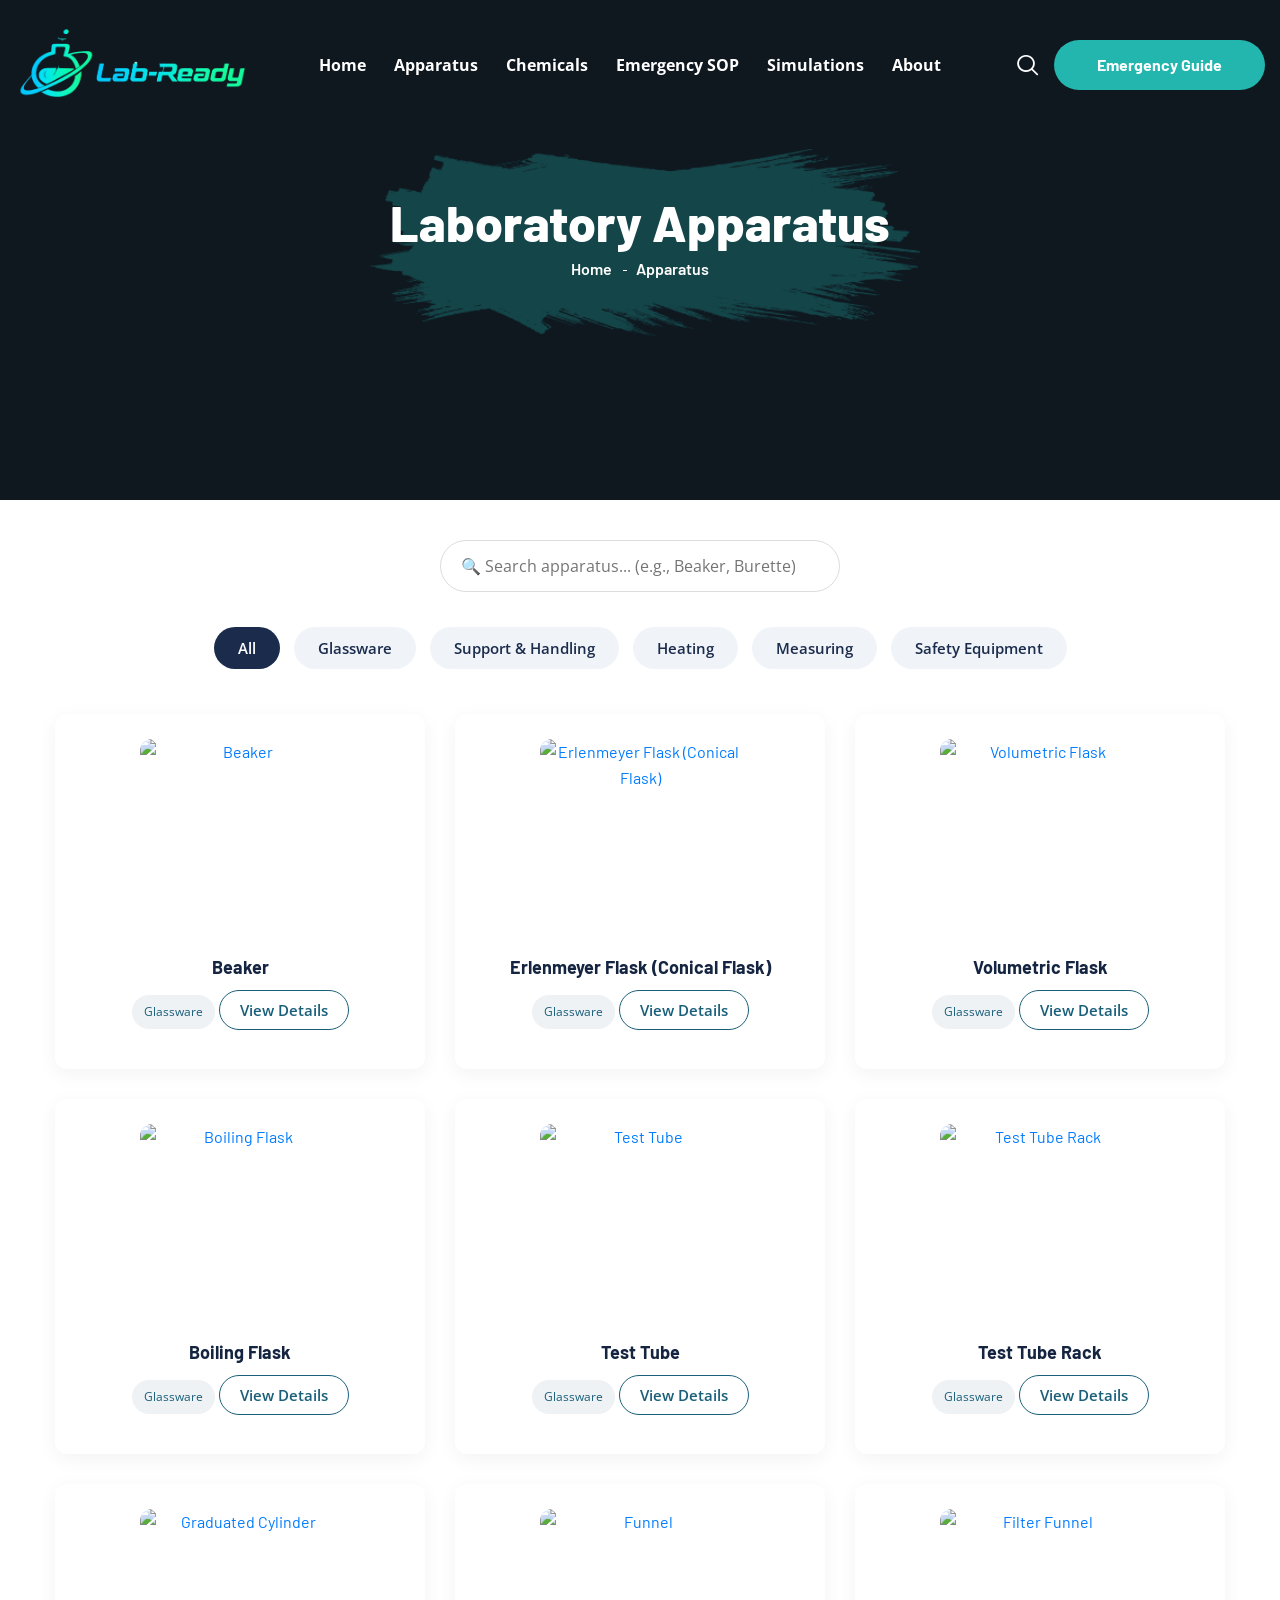
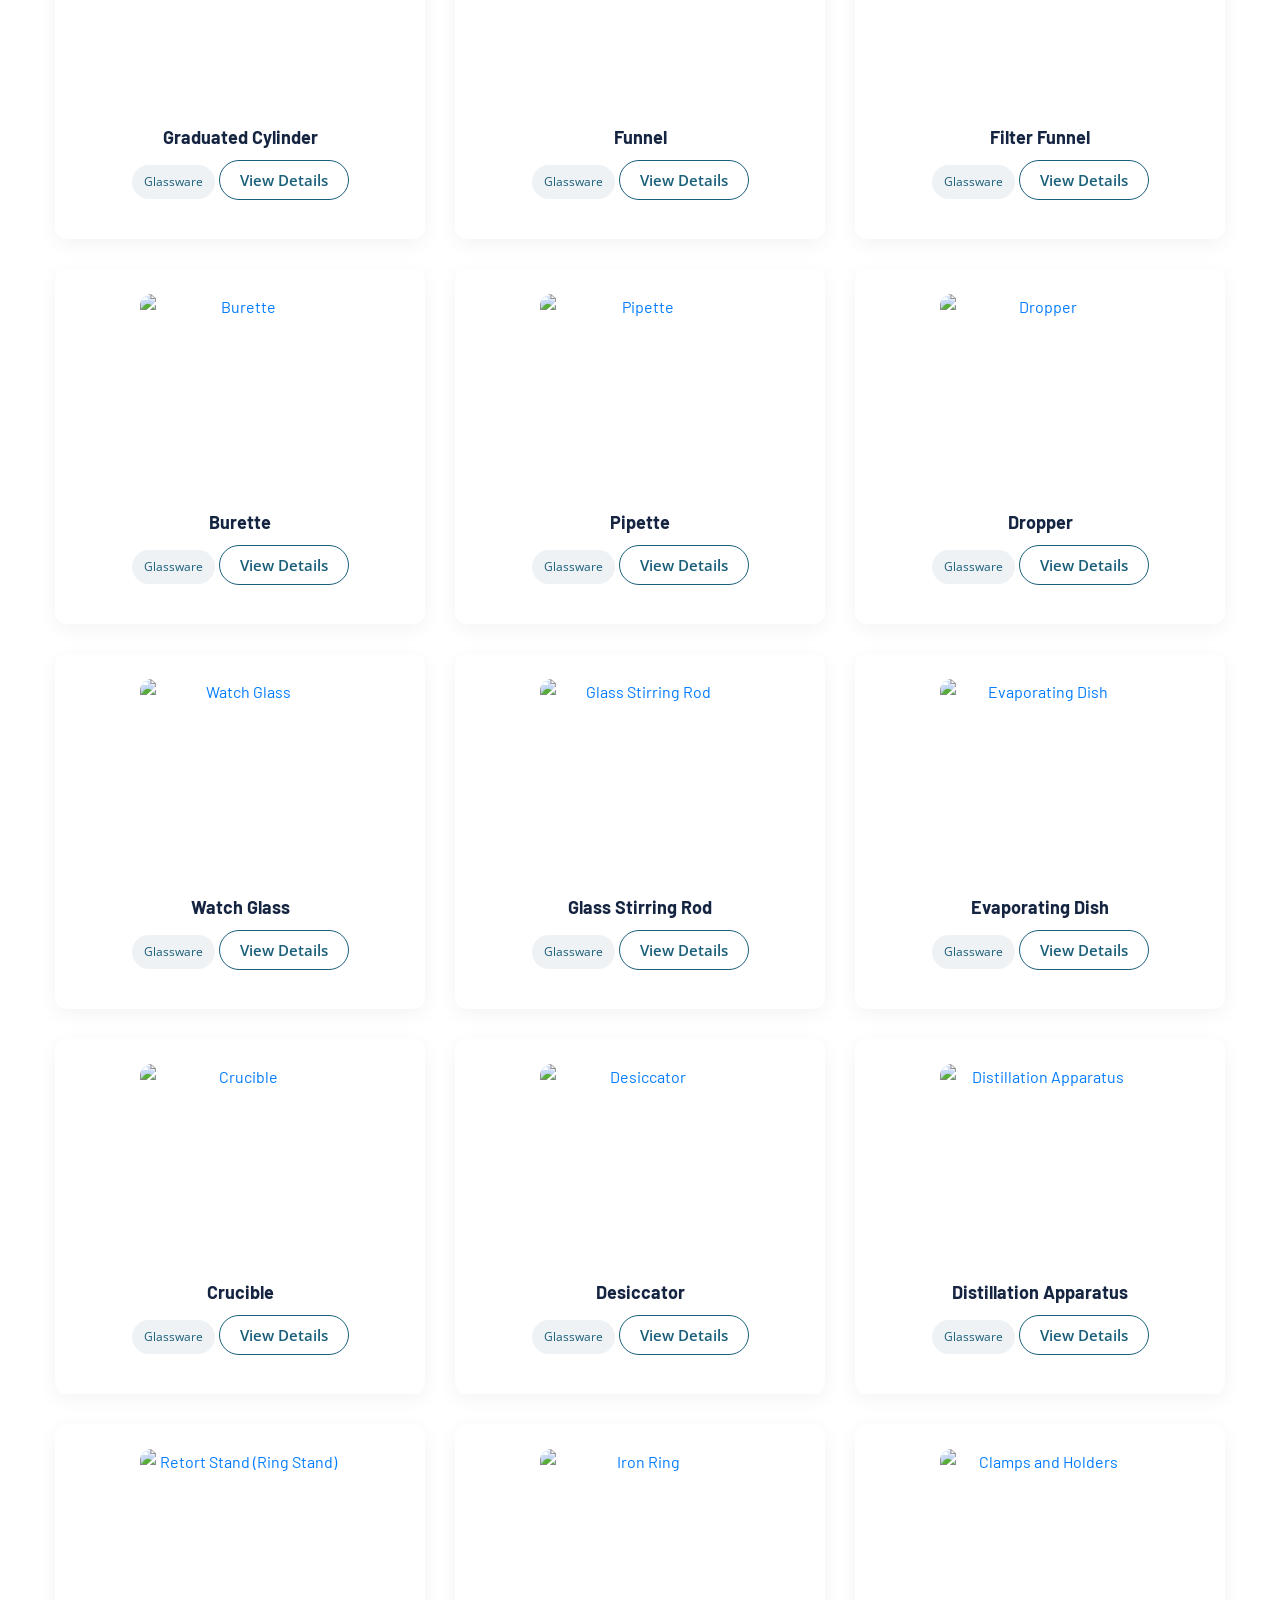
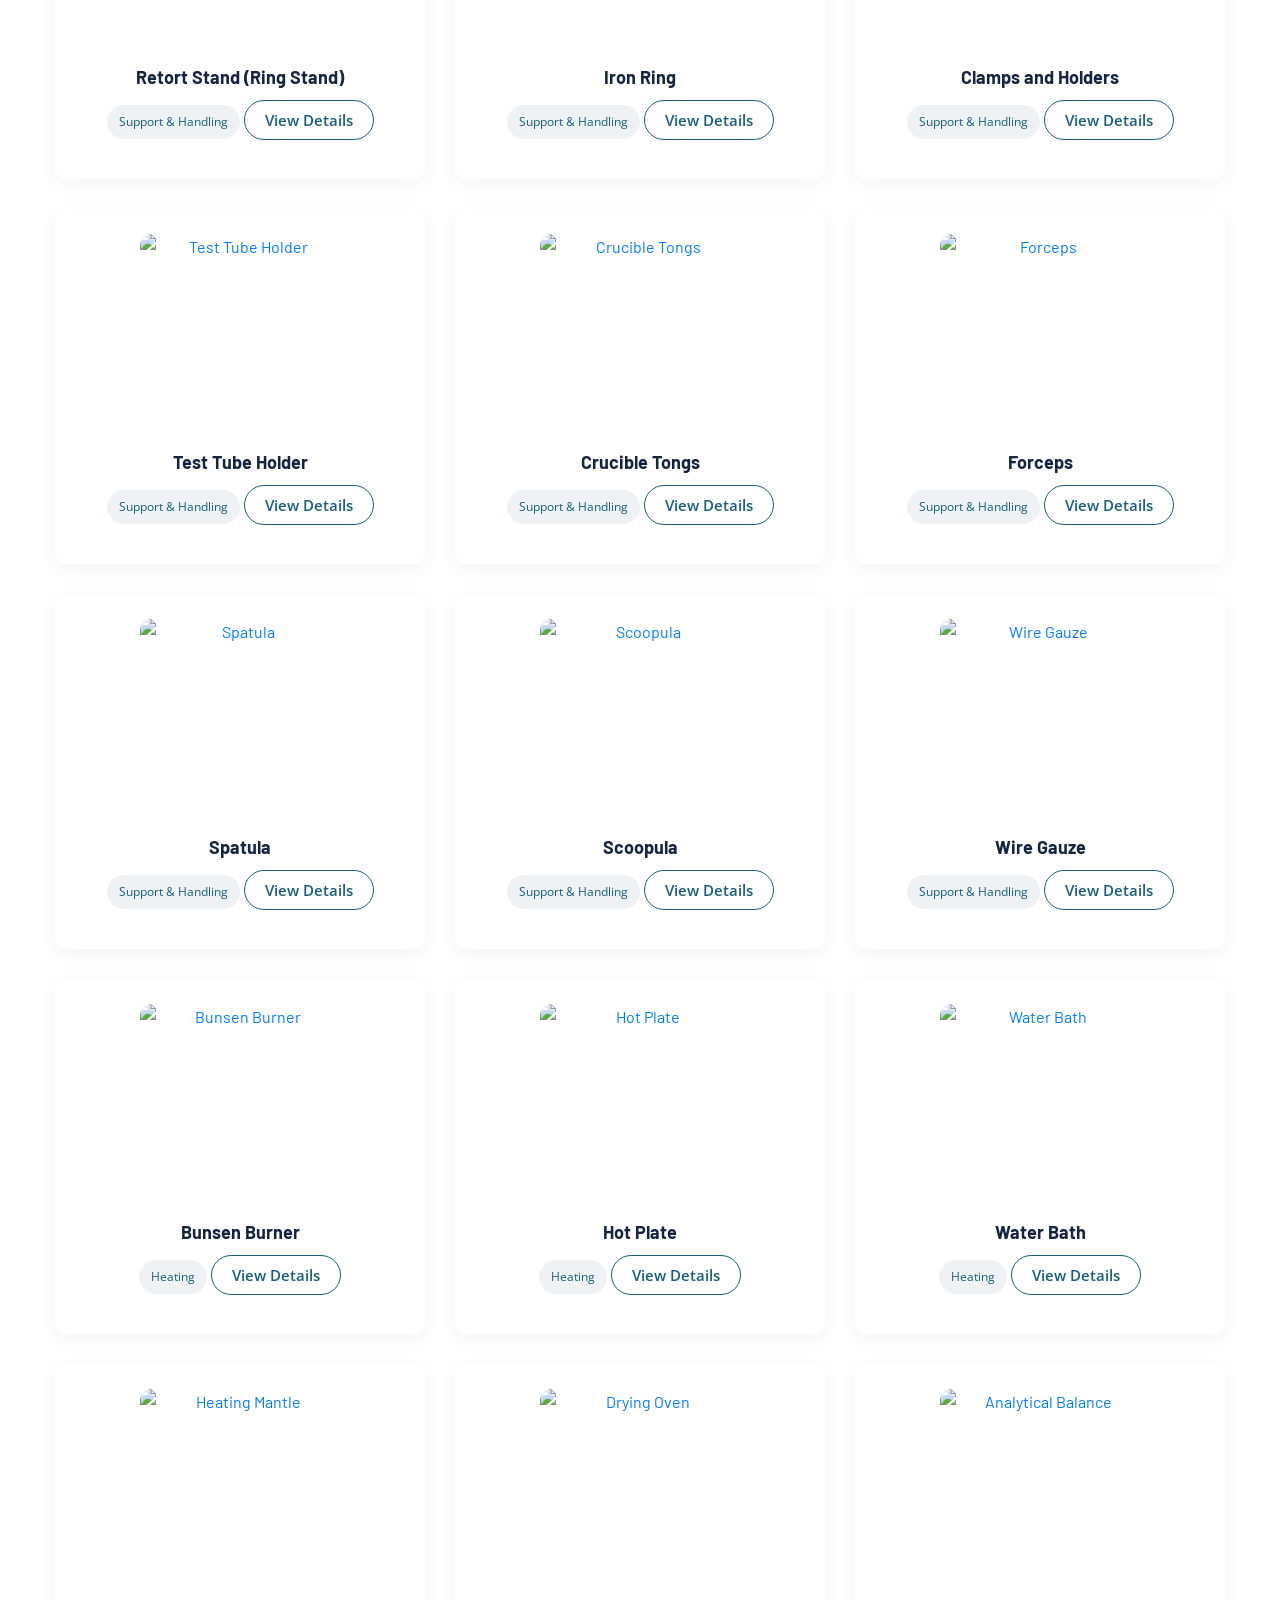
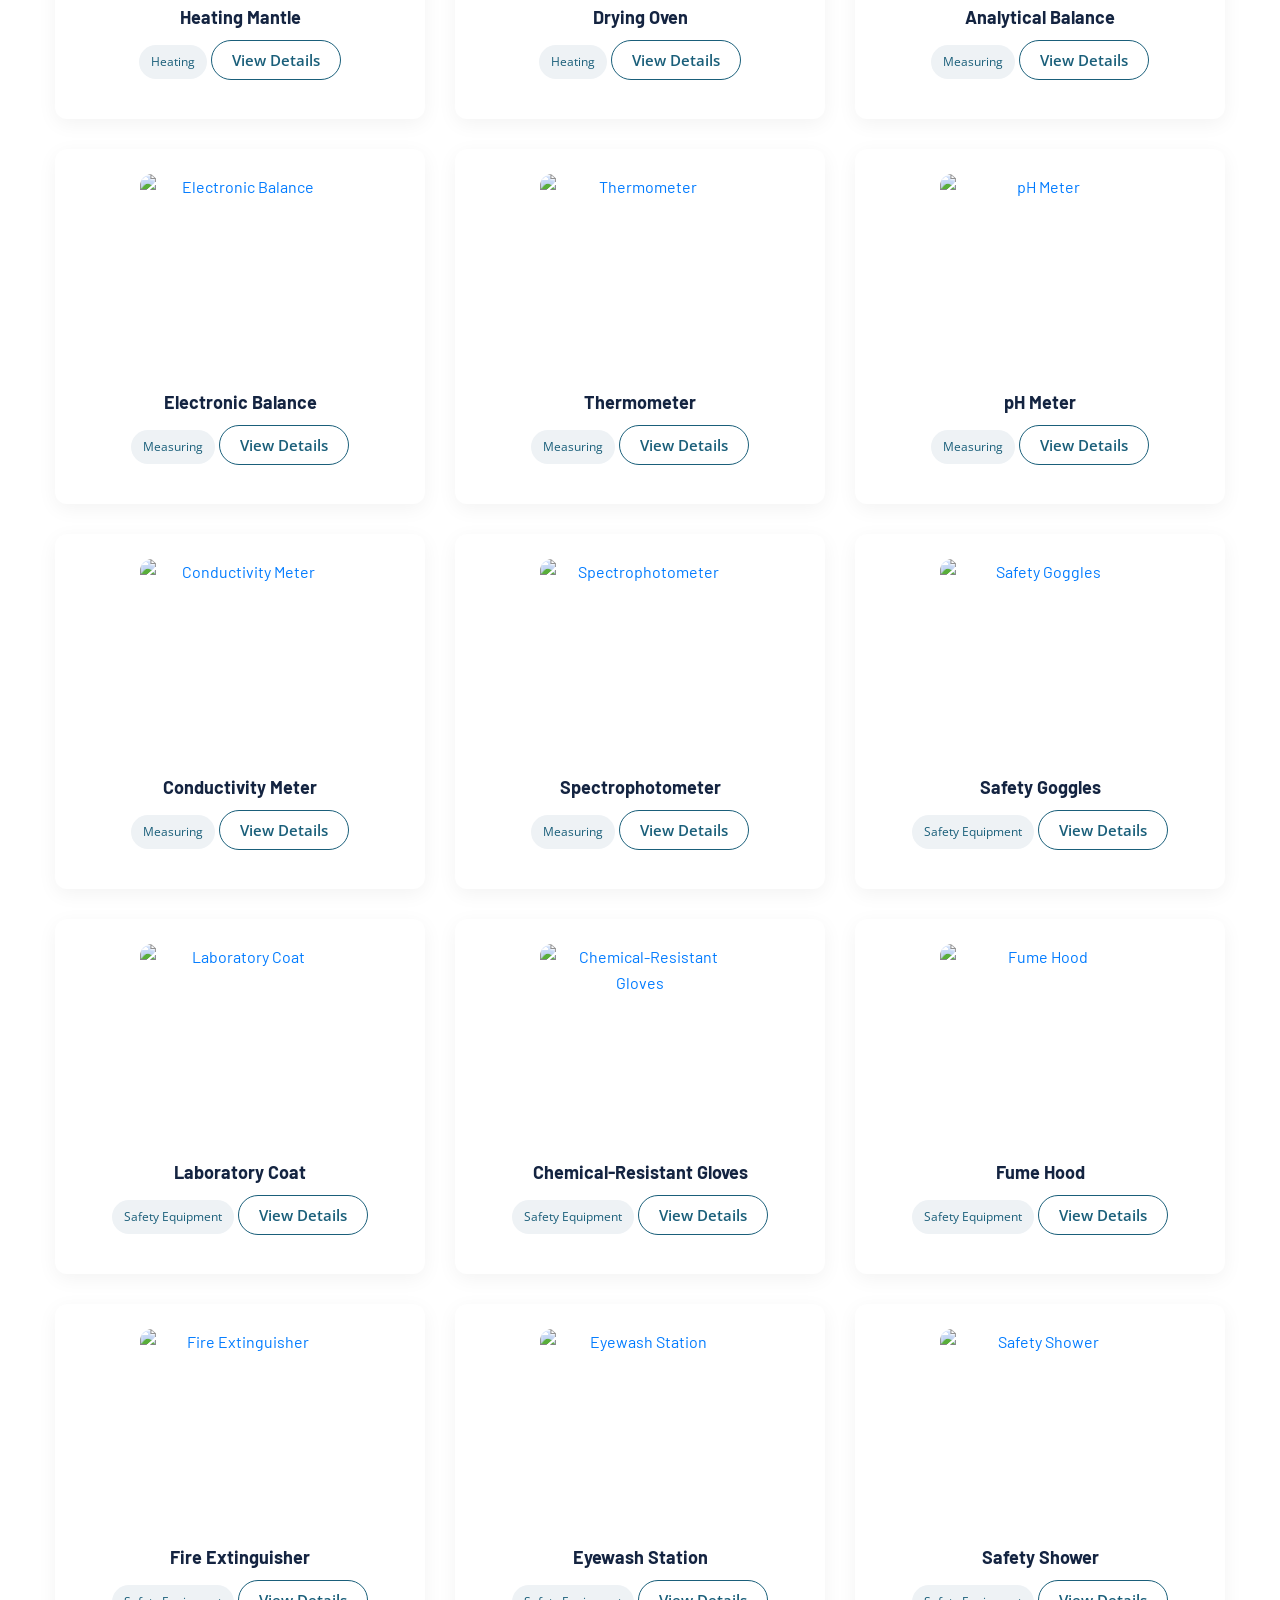
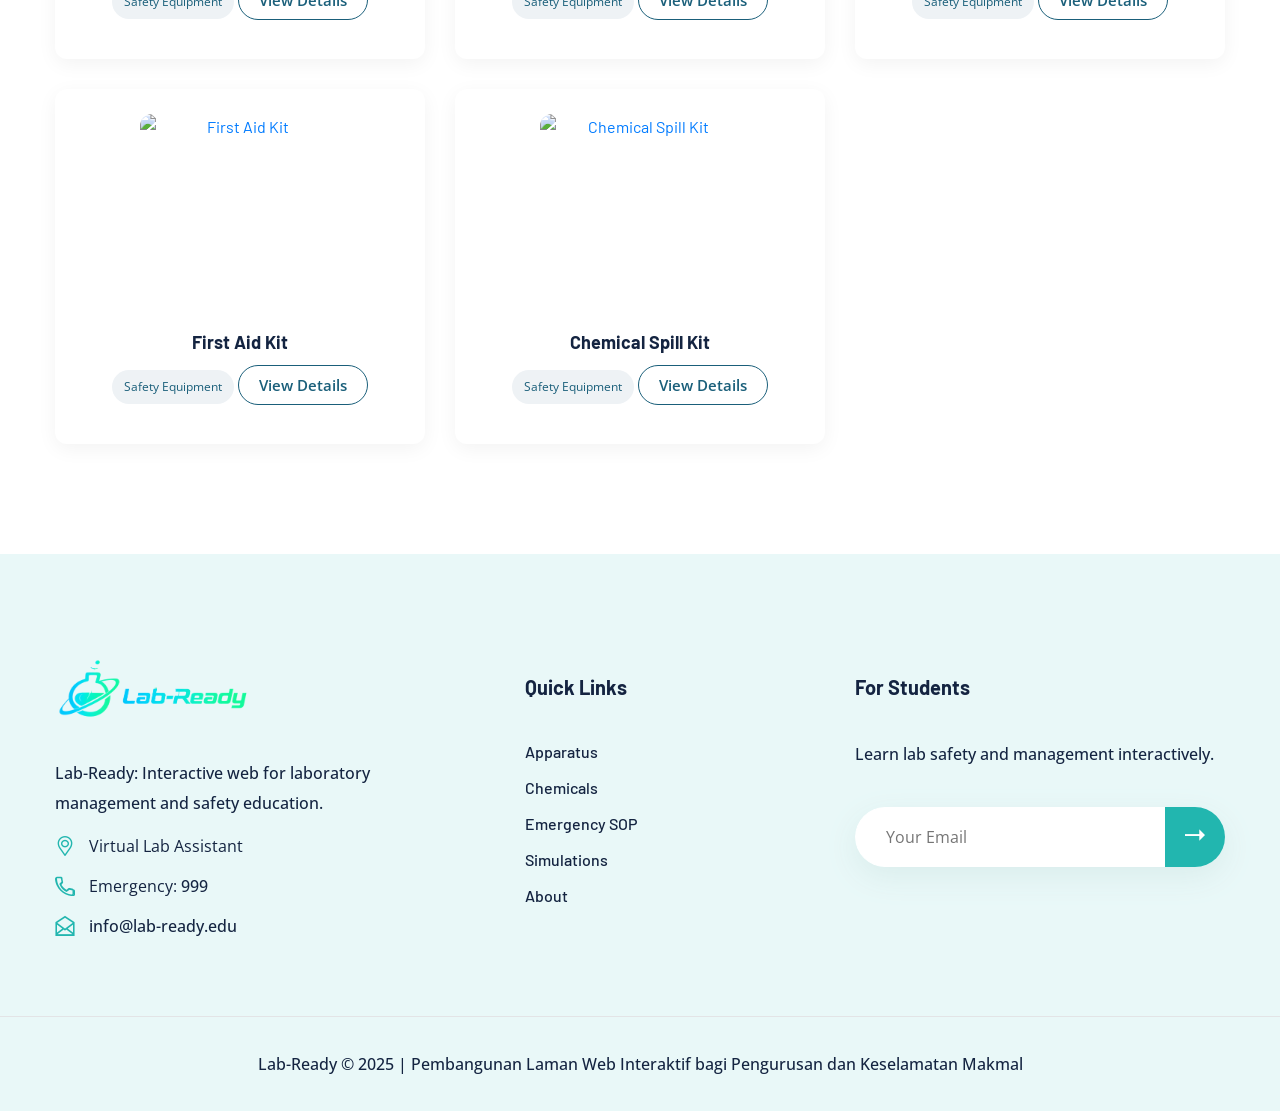
==== Laborex Pack/Laborex/apparatus.html @ 2827f41d "commit" ====
<!DOCTYPE html>
<html lang="en">
<head>
<meta charset="utf-8">
<meta http-equiv="X-UA-Compatible" content="IE=edge">
<meta name="viewport" content="width=device-width, initial-scale=1.0, maximum-scale=1.0, user-scalable=0">
<title>Lab-Ready | Laboratory Apparatus</title>

<!-- Fav Icon -->
<link rel="icon" href="assets/images/favicon.ico" type="image/x-icon">

<!-- Google Fonts -->
<link href="https://fonts.googleapis.com/css2?family=Barlow:ital,wght@0,300;0,400;0,500;0,600;0,700;0,800;0,900;1,300;1,400;1,500;1,600;1,700;1,800;1,900&display=swap" rel="stylesheet">
<link href="https://fonts.googleapis.com/css2?family=Open+Sans:ital,wght@0,300;0,400;0,600;0,700;0,800;1,300;1,400;1,600;1,700;1,800&display=swap" rel="stylesheet">

<!-- Stylesheets -->
<link href="assets/css/font-awesome-all.css" rel="stylesheet">
<link href="assets/css/flaticon.css" rel="stylesheet">
<link href="assets/css/owl.css" rel="stylesheet">
<link href="assets/css/bootstrap.css" rel="stylesheet">
<link href="assets/css/jquery.fancybox.min.css" rel="stylesheet">
<link href="assets/css/animate.css" rel="stylesheet">
<link href="assets/css/color.css" rel="stylesheet">
<link href="assets/css/style.css" rel="stylesheet">
<link href="assets/css/responsive.css" rel="stylesheet">

<style>
/* Custom styles */
.apparatus-grid {
    padding: 40px 0 80px;
}
.filter-bar {
    margin: 30px 0 40px;
    text-align: center;
}
.filter-btn {
    display: inline-block;
    background: #f0f4f8;
    color: #1a2b4c;
    border: none;
    padding: 8px 24px;
    margin: 5px;
    border-radius: 30px;
    font-weight: 600;
    transition: 0.3s;
    cursor: pointer;
}
.filter-btn.active, .filter-btn:hover {
    background: #1a2b4c;
    color: #fff;
}
.search-box {
    max-width: 400px;
    margin: 0 auto 30px;
}
.search-box input {
    width: 100%;
    padding: 12px 20px;
    border-radius: 40px;
    border: 1px solid #ddd;
    font-size: 16px;
}
.apparatus-card {
    background: #fff;
    border-radius: 12px;
    box-shadow: 0 5px 20px rgba(0,0,0,0.05);
    transition: transform 0.3s, box-shadow 0.3s;
    margin-bottom: 30px;
    overflow: hidden;
    text-align: center;
    padding: 25px 15px;
}
.apparatus-card:hover {
    transform: translateY(-8px);
    box-shadow: 0 15px 30px rgba(0,0,0,0.1);
}
.apparatus-img {
    width: 200px;
    height: 200px;
    object-fit: cover;
    border-radius: 12px;
    margin-bottom: 15px;
    cursor: pointer;
    transition: transform 0.2s;
}
.apparatus-img:hover {
    transform: scale(1.02);
}
.apparatus-card h4 {
    font-size: 18px;
    font-weight: 700;
    margin-bottom: 10px;
}
.category-badge {
    display: inline-block;
    background: #eef2f5;
    color: #1a5f7a;
    font-size: 12px;
    padding: 4px 12px;
    border-radius: 20px;
    margin-bottom: 15px;
}
.btn-details {
    background: transparent;
    border: 1px solid #1a5f7a;
    color: #1a5f7a;
    padding: 6px 20px;
    border-radius: 30px;
    font-weight: 600;
    transition: 0.3s;
}
.btn-details:hover {
    background: #1a5f7a;
    color: #fff;
}
.modal-body p {
    margin-bottom: 10px;
}
.loader-wrap {
    display: none;
}

/* Hero section with video background - taller height */
.page-title {
    position: relative;
    overflow: hidden;
    min-height: 500px;
    display: flex;
    align-items: center;
    justify-content: center;
}
.page-title .video-background {
    position: absolute;
    top: 0;
    left: 0;
    width: 100%;
    height: 100%;
    object-fit: cover;
    z-index: 0;
}
.page-title .overlay {
    position: absolute;
    top: 0;
    left: 0;
    width: 100%;
    height: 100%;
    background: rgba(0,0,0,0.6);
    z-index: 1;
}
.page-title .auto-container {
    position: relative;
    z-index: 2;
}
</style>
</head>
<body>

<div class="boxed_wrapper">

    <!-- preloader (auto-hide) -->
    <div class="loader-wrap">
        <div class="preloader">
            <div class="preloader-close">Preloader Close</div>
            <div id="handle-preloader" class="handle-preloader">
                <div class="animation-preloader">
                    <div class="spinner"></div>
                    <div class="txt-loading">
                        <span data-text-preloader="L" class="letters-loading">L</span>
                        <span data-text-preloader="a" class="letters-loading">a</span>
                        <span data-text-preloader="b" class="letters-loading">b</span>
                        <span data-text-preloader="-" class="letters-loading">-</span>
                        <span data-text-preloader="R" class="letters-loading">R</span>
                        <span data-text-preloader="e" class="letters-loading">e</span>
                        <span data-text-preloader="a" class="letters-loading">a</span>
                        <span data-text-preloader="d" class="letters-loading">d</span>
                        <span data-text-preloader="y" class="letters-loading">y</span>
                    </div>
                </div>  
            </div>
        </div>
    </div>
    <!-- preloader end -->

    <!-- search-popup -->
    <div id="search-popup" class="search-popup">
        <div class="close-search"><span>x</span></div>
        <div class="popup-inner">
            <div class="overlay-layer"></div>
            <div class="search-form">
                <form method="post" action="#">
                    <div class="form-group">
                        <fieldset>
                            <input type="search" class="form-control" name="search-input" value="" placeholder="Search apparatus..." required>
                            <input type="submit" value="Search Now!" class="theme-btn style-four">
                        </fieldset>
                    </div>
                </form>
            </div>
        </div>
    </div>
    <!-- search-popup end -->

    <!-- main header -->
    <header class="main-header style-four style-five">
        <div class="header-lower">
            <div class="outer-box">
                <div class="logo-box">
                    <figure class="logo"><a href="index.html"><img src="assets/images/lab-ready3.png" alt="Lab-Ready"></a></figure>
                </div>
                <div class="menu-area clearfix">
                    <div class="mobile-nav-toggler">
                        <i class="icon-bar"></i>
                        <i class="icon-bar"></i>
                        <i class="icon-bar"></i>
                    </div>
                    <nav class="main-menu navbar-expand-md navbar-light">
                        <div class="collapse navbar-collapse show clearfix" id="navbarSupportedContent">
                            <ul class="navigation scroll-nav clearfix">
                                <li><a href="index.html">Home</a></li>
                                <li class="current"><a href="apparatus.html">Apparatus</a></li>
                                <li><a href="chemicals.html">Chemicals</a></li>
                                <li><a href="emergency.html">Emergency SOP</a></li>
                                <li><a href="videos.html">Simulations</a></li>
                                <li><a href="index.html#about">About</a></li>
                            </ul>
                        </div>
                    </nav>
                </div>
                <ul class="menu-right-content clearfix">
                    <li class="search-btn">
                        <button type="button" class="search-toggler"><i class="icon-1"></i></button>
                    </li>
                    <li class="btn-box">
                        <a href="emergency.html" class="theme-btn-one">Emergency Guide</a>
                    </li>
                </ul>
            </div>
        </div>
        <div class="sticky-header">
            <div class="auto-container">
                <div class="outer-box clearfix">
                    <div class="menu-area pull-left">
                        <nav class="main-menu clearfix"></nav>
                    </div>
                    <ul class="menu-right-content pull-right clearfix">
                        <li class="search-btn"><button type="button" class="search-toggler"><i class="icon-1"></i></button></li>
                        <li class="btn-box"><a href="emergency.html" class="theme-btn-one">Emergency Guide</a></li>
                    </ul>
                </div>
            </div>
        </div>
    </header>

    <!-- Mobile Menu -->
    <div class="mobile-menu">
        <div class="menu-backdrop"></div>
        <div class="close-btn"><i class="fas fa-times"></i></div>
        <nav class="menu-box">
            <div class="nav-logo"><a href="index.html"><img src="assets/images/lab-ready3.png" alt=""></a></div>
            <div class="menu-outer"></div>
        </nav>
    </div>

    <!-- Page Title / Hero with Video Background -->
    <section class="page-title centred" style="position: relative;">
        <video class="video-background" autoplay loop muted playsinline>
            <!-- Free stock video from Mixkit (lab scientist) – client can replace with own video -->
            <source src="https://assets.mixkit.co/videos/preview/mixkit-scientist-working-with-chemicals-in-a-lab-32852-large.mp4" type="video/mp4">
            Your browser does not support the video tag.
        </video>
        <div class="overlay"></div>
        <div class="auto-container">
            <div class="content-box">
                <div class="shape" style="background-image: url(assets/images/shape/shape-63.png);"></div>
                <div class="title">
                    <h1>Laboratory Apparatus</h1>
                </div>
                <ul class="bread-crumb clearfix">
                    <li><a href="index.html">Home</a></li>
                    <li>Apparatus</li>
                </ul>
            </div>
        </div>
    </section>

    <!-- Search & Filter -->
    <section class="apparatus-grid">
        <div class="auto-container">
            <div class="search-box">
                <input type="text" id="searchInput" placeholder="🔍 Search apparatus... (e.g., Beaker, Burette)">
            </div>
            <div class="filter-bar" id="filterBar">
                <button class="filter-btn active" data-category="all">All</button>
                <button class="filter-btn" data-category="Glassware">Glassware</button>
                <button class="filter-btn" data-category="Support & Handling">Support & Handling</button>
                <button class="filter-btn" data-category="Heating">Heating</button>
                <button class="filter-btn" data-category="Measuring">Measuring</button>
                <button class="filter-btn" data-category="Safety Equipment">Safety Equipment</button>
            </div>
            <div class="row" id="apparatusContainer">
                <!-- Cards injected by JS -->
            </div>
        </div>
    </section>

    <!-- footer -->
    <footer class="main-footer bg-color-1">
        <div class="footer-top">
            <div class="auto-container">
                <div class="row clearfix">
                    <div class="col-lg-4 col-md-6 col-sm-12 footer-column">
                        <div class="footer-widget logo-widget">
                            <div class="footer-logo">
                                <figure class="logo"><a href="index.html"><img src="assets/images/lab-ready3.png" alt=""></a></figure>
                            </div>
                            <div class="text">
                                <p>Lab-Ready: Interactive web for laboratory management and safety education.</p>
                                <ul class="info clearfix">
                                    <li><i class="icon-26"></i>Virtual Lab Assistant</li>
                                    <li><i class="icon-24"></i>Emergency: <a href="tel:999">999</a></li>
                                    <li><i class="icon-25"></i><a href="mailto:info@lab-ready.edu">info@lab-ready.edu</a></li>
                                </ul>
                            </div>
                        </div>
                    </div>
                    <div class="col-lg-4 col-md-6 col-sm-12 footer-column">
                        <div class="footer-widget links-widget ml-70">
                            <div class="widget-title"><h4>Quick Links</h4></div>
                            <div class="widget-content">
                                <ul class="links-list clearfix">
                                    <li><a href="apparatus.html">Apparatus</a></li>
                                    <li><a href="chemicals.html">Chemicals</a></li>
                                    <li><a href="emergency.html">Emergency SOP</a></li>
                                    <li><a href="videos.html">Simulations</a></li>
                                    <li><a href="index.html#about">About</a></li>
                                </ul>
                            </div>
                        </div>
                    </div>
                    <div class="col-lg-4 col-md-6 col-sm-12 footer-column">
                        <div class="footer-widget subscribe-widget">
                            <div class="widget-title"><h4>For Students</h4></div>
                            <div class="widget-content">
                                <p>Learn lab safety and management interactively.</p>
                                <form action="#" method="post" class="subscribe-form">
                                    <div class="form-group">
                                        <input type="email" name="email" placeholder="Your Email" required="">
                                        <button type="submit"><i class="icon-27"></i></button>
                                    </div>
                                </form>
                            </div>
                        </div>
                    </div>
                </div>
            </div>
        </div>
        <div class="footer-bottom centred">
            <div class="auto-container">
                <div class="copyright">
                    <p>Lab-Ready © 2025 | Pembangunan Laman Web Interaktif bagi Pengurusan dan Keselamatan Makmal</p>
                </div>
            </div>
        </div>
    </footer>

    <button class="scroll-top scroll-to-target" data-target="html">
        <span class="fal fa-angle-up"></span>
    </button>
</div>

<!-- Modal for details -->
<div class="modal fade" id="apparatusDetailModal" tabindex="-1" role="dialog">
    <div class="modal-dialog" role="document">
        <div class="modal-content">
            <div class="modal-header">
                <h5 class="modal-title">Apparatus Details</h5>
                <button type="button" class="close" data-dismiss="modal">&times;</button>
            </div>
            <div class="modal-body" id="modalBody">
                <!-- dynamic -->
            </div>
        </div>
    </div>
</div>

<!-- Scripts -->
<script src="assets/js/jquery.js"></script>
<script src="assets/js/popper.min.js"></script>
<script src="assets/js/bootstrap.min.js"></script>
<script src="assets/js/owl.js"></script>
<script src="assets/js/wow.js"></script>
<script src="assets/js/validation.js"></script>
<script src="assets/js/jquery.fancybox.js"></script>
<script src="assets/js/appear.js"></script>
<script src="assets/js/isotope.js"></script>
<script src="assets/js/jquery.nice-select.min.js"></script>
<script src="assets/js/nav-tool.js"></script>
<script src="assets/js/jquery.paroller.min.js"></script>
<script src="assets/js/script.js"></script>

<script>
// Hide preloader after page load
window.addEventListener('load', function() {
    var preloader = document.querySelector('.loader-wrap');
    if (preloader) preloader.style.display = 'none';
});

// APPARATUS DATA (same as before)
const apparatusData = [
    { name: "Beaker", category: "Glassware", storage: "Stack upside down on drying rack.", usage: "Mixing, heating liquids. Not for precise volume.", type: "Borosilicate glass, plastic. Sizes: 50-1000mL." },
    { name: "Erlenmeyer Flask (Conical Flask)", category: "Glassware", storage: "On shelves, avoid rim chipping.", usage: "Swirling liquids, titration.", type: "Conical shape, narrow neck." },
    { name: "Volumetric Flask", category: "Glassware", storage: "Stoppered, upright in cabinet.", usage: "Precise solution preparation.", type: "Glass, single calibration mark." },
    { name: "Boiling Flask", category: "Glassware", storage: "On padded shelves.", usage: "Heating liquids to boiling.", type: "Round bottom, flat bottom available." },
    { name: "Test Tube", category: "Glassware", storage: "In test tube racks.", usage: "Small reactions, heating.", type: "Borosilicate, rimmed." },
    { name: "Test Tube Rack", category: "Glassware", storage: "On shelf, dry.", usage: "Holding test tubes upright.", type: "Wood, plastic, wire." },
    { name: "Graduated Cylinder", category: "Glassware", storage: "Upright, away from edge.", usage: "Measuring liquid volumes.", type: "Glass or plastic, various sizes." },
    { name: "Funnel", category: "Glassware", storage: "Nested, on shelf.", usage: "Pouring liquids into narrow openings.", type: "Glass, plastic, porcelain." },
    { name: "Filter Funnel", category: "Glassware", storage: "With filter paper nearby.", usage: "Filtration with filter paper.", type: "Angled stem." },
    { name: "Burette", category: "Glassware", storage: "Hang vertically or lay flat.", usage: "Precise volume dispensing for titration.", type: "Glass, PTFE stopcock." },
    { name: "Pipette", category: "Glassware", storage: "Vertical in pipette stand.", usage: "Transfer exact liquid volumes.", type: "Volumetric, serological, micropipette." },
    { name: "Dropper", category: "Glassware", storage: "In container, upright.", usage: "Transfer small drops.", type: "Glass or plastic." },
    { name: "Watch Glass", category: "Glassware", storage: "Stacked in cabinet.", usage: "Covering beakers, evaporating small amounts.", type: "Concave glass." },
    { name: "Glass Stirring Rod", category: "Glassware", storage: "In beaker or drawer.", usage: "Stirring solutions.", type: "Solid glass rod." },
    { name: "Evaporating Dish", category: "Glassware", storage: "Stacked carefully.", usage: "Evaporating liquids to leave solids.", type: "Porcelain or glass." },
    { name: "Crucible", category: "Glassware", storage: "With lid, in desiccator.", usage: "Heating solids to high temperatures.", type: "Porcelain, metal." },
    { name: "Desiccator", category: "Glassware", storage: "On bench with lid sealed.", usage: "Drying substances.", type: "Glass with airtight lid." },
    { name: "Distillation Apparatus", category: "Glassware", storage: "Disassembled in padded box.", usage: "Separating liquids by boiling point.", type: "Glass set with condenser." },
    { name: "Retort Stand (Ring Stand)", category: "Support & Handling", storage: "Upright on shelf.", usage: "Supporting clamps and apparatus.", type: "Metal rod + heavy base." },
    { name: "Iron Ring", category: "Support & Handling", storage: "Hanging on pegboard.", usage: "Holding wire gauze or clay triangle.", type: "Cast iron with clamp." },
    { name: "Clamps and Holders", category: "Support & Handling", storage: "Organised by size.", usage: "Holding burettes, flasks.", type: "Metal with rubber grips." },
    { name: "Test Tube Holder", category: "Support & Handling", storage: "In drawer.", usage: "Holding test tube over flame.", type: "Metal spring clamp." },
    { name: "Crucible Tongs", category: "Support & Handling", storage: "Hanging.", usage: "Handling hot crucibles.", type: "Stainless steel." },
    { name: "Forceps", category: "Support & Handling", storage: "In drawer.", usage: "Picking small items.", type: "Metal, plastic tips." },
    { name: "Spatula", category: "Support & Handling", storage: "In drawer or beaker.", usage: "Transferring solids.", type: "Stainless steel, porcelain." },
    { name: "Scoopula", category: "Support & Handling", storage: "In drawer.", usage: "Scooping powders.", type: "Metal." },
    { name: "Wire Gauze", category: "Support & Handling", storage: "Flat on shelf.", usage: "Supporting beakers on tripod.", type: "Metal mesh with ceramic centre." },
    { name: "Bunsen Burner", category: "Heating", storage: "Securely on base, gas hose attached.", usage: "Heating, sterilizing, combustion.", type: "Adjustable air hole." },
    { name: "Hot Plate", category: "Heating", storage: "On bench, cord wrapped.", usage: "Heating liquids indirectly.", type: "Electric, ceramic top." },
    { name: "Water Bath", category: "Heating", storage: "Empty, dry.", usage: "Incubation at constant temperature.", type: "Electric or simple container." },
    { name: "Heating Mantle", category: "Heating", storage: "Hanging or on shelf.", usage: "Heating round-bottom flasks.", type: "Fiberglass, electric." },
    { name: "Drying Oven", category: "Heating", storage: "On bench, vented.", usage: "Drying glassware or samples.", type: "Electric, temperature controlled." },
    { name: "Analytical Balance", category: "Measuring", storage: "On vibration-free bench, levelled.", usage: "Precise mass measurement (0.0001g).", type: "Digital, enclosed draft shield." },
    { name: "Electronic Balance", category: "Measuring", storage: "On flat surface.", usage: "Mass measurement (0.01g - 0.1g).", type: "Digital." },
    { name: "Thermometer", category: "Measuring", storage: "In protective case.", usage: "Measuring temperature.", type: "Mercury, alcohol, digital." },
    { name: "pH Meter", category: "Measuring", storage: "Electrode stored in buffer.", usage: "Measuring pH of solutions.", type: "Electronic with probe." },
    { name: "Conductivity Meter", category: "Measuring", storage: "Electrode clean and dry.", usage: "Measuring electrical conductivity.", type: "Portable or benchtop." },
    { name: "Spectrophotometer", category: "Measuring", storage: "Covered, dust-free.", usage: "Measuring light absorbance.", type: "UV-Vis, single beam." },
    { name: "Safety Goggles", category: "Safety Equipment", storage: "Clean, in case.", usage: "Protecting eyes from splashes.", type: "Chemical splash goggles." },
    { name: "Laboratory Coat", category: "Safety Equipment", storage: "Hanging.", usage: "Protecting skin and clothing.", type: "Cotton, polyester." },
    { name: "Chemical-Resistant Gloves", category: "Safety Equipment", storage: "Dry, away from sunlight.", usage: "Handling hazardous chemicals.", type: "Nitrile, neoprene." },
    { name: "Fume Hood", category: "Safety Equipment", storage: "Working area clear, sash down when not in use.", usage: "Removing toxic fumes.", type: "Ducted or recirculating." },
    { name: "Fire Extinguisher", category: "Safety Equipment", storage: "Mounted on wall, accessible.", usage: "Putting out small fires.", type: "Class ABC, CO2." },
    { name: "Eyewash Station", category: "Safety Equipment", storage: "Unobstructed, tested weekly.", usage: "Flushing eyes after chemical splash.", type: "Plumbed or portable." },
    { name: "Safety Shower", category: "Safety Equipment", storage: "Clear access.", usage: "Emergency body rinse.", type: "Plumbed." },
    { name: "First Aid Kit", category: "Safety Equipment", storage: "Visible, accessible.", usage: "Treating minor injuries.", type: "Wall-mounted box." },
    { name: "Chemical Spill Kit", category: "Safety Equipment", storage: "Near chemical storage.", usage: "Containing and neutralising spills.", type: "Contains absorbents, neutralisers, PPE." }
];

function renderCards(filterCategory = "all", searchTerm = "") {
    const container = document.getElementById("apparatusContainer");
    container.innerHTML = "";
    const filtered = apparatusData.filter(item => {
        const matchesCategory = (filterCategory === "all" || item.category === filterCategory);
        const matchesSearch = item.name.toLowerCase().includes(searchTerm.toLowerCase());
        return matchesCategory && matchesSearch;
    });
    if (filtered.length === 0) {
        container.innerHTML = '<div class="col-12 text-center"><p>No apparatus found.</p></div>';
        return;
    }
    filtered.forEach(item => {
        const placeholderImg = `https://placehold.co/200x200?text=${encodeURIComponent(item.name.substring(0,15))}`;
        const fullImg = `https://placehold.co/800x800?text=${encodeURIComponent(item.name)}`;
        const col = document.createElement("div");
        col.className = "col-lg-4 col-md-6 col-sm-12";
        col.innerHTML = `
            <div class="apparatus-card">
                <a href="${fullImg}" data-fancybox="apparatus-gallery" data-caption="${item.name}">
                    <img src="${placeholderImg}" alt="${item.name}" class="apparatus-img">
                </a>
                <h4>${item.name}</h4>
                <div class="category-badge">${item.category}</div>
                <button class="btn-details" data-name="${item.name}" data-storage="${item.storage}" data-usage="${item.usage}" data-type="${item.type}">View Details</button>
            </div>
        `;
        container.appendChild(col);
    });
    document.querySelectorAll(".btn-details").forEach(btn => {
        btn.addEventListener("click", function() {
            const name = this.getAttribute("data-name");
            const storage = this.getAttribute("data-storage");
            const usage = this.getAttribute("data-usage");
            const type = this.getAttribute("data-type");
            document.getElementById("modalBody").innerHTML = `
                <h4>${name}</h4>
                <hr>
                <p><strong>Storage:</strong> ${storage}</p>
                <p><strong>Usage:</strong> ${usage}</p>
                <p><strong>Type/Material:</strong> ${type}</p>
            `;
            $("#apparatusDetailModal").modal("show");
        });
    });
    if ($.fancybox) {
        $.fancybox.defaults.buttons = ["zoom","slideShow","fullScreen","thumbs","close"];
        $('[data-fancybox="apparatus-gallery"]').fancybox();
    }
}

let currentCategory = "all";
let currentSearch = "";

function updateDisplay() {
    renderCards(currentCategory, currentSearch);
}

document.querySelectorAll(".filter-btn").forEach(btn => {
    btn.addEventListener("click", function() {
        document.querySelectorAll(".filter-btn").forEach(b => b.classList.remove("active"));
        this.classList.add("active");
        currentCategory = this.getAttribute("data-category");
        updateDisplay();
    });
});

document.getElementById("searchInput").addEventListener("keyup", function(e) {
    currentSearch = this.value;
    updateDisplay();
});

renderCards();
</script>

</body>
</html>
---- Laborex Pack/Laborex/assets/css/flaticon.css ----
@font-face {
  font-family: 'icomoon';
  src:  url('../fonts/icomoon.eot?axc0in');
  src:  url('../fonts/icomoon.eot?axc0in#iefix') format('embedded-opentype'),
    url('../fonts/icomoon.ttf?axc0in') format('truetype'),
    url('../fonts/icomoon.woff?axc0in') format('woff'),
    url('../fonts/icomoon.svg?axc0in#icomoon') format('svg');
  font-weight: normal;
  font-style: normal;
  font-display: block;
}

[class^="icon-"], [class*=" icon-"] {
  /* use !important to prevent issues with browser extensions that change fonts */
  font-family: 'icomoon' !important;
  speak: never;
  font-style: normal;
  font-weight: normal;
  font-variant: normal;
  text-transform: none;
  line-height: 1;

  /* Better Font Rendering =========== */
  -webkit-font-smoothing: antialiased;
  -moz-osx-font-smoothing: grayscale;
}

.icon-1:before {
  content: "\e900";
}
.icon-2:before {
  content: "\e901";
}
.icon-3:before {
  content: "\e902";
}
.icon-4:before {
  content: "\e903";
}
.icon-5:before {
  content: "\e904";
}
.icon-6:before {
  content: "\e905";
}
.icon-7:before {
  content: "\e906";
}
.icon-8:before {
  content: "\e907";
}
.icon-9:before {
  content: "\e908";
}
.icon-10:before {
  content: "\e909";
}
.icon-11:before {
  content: "\e90a";
}
.icon-12:before {
  content: "\e90b";
}
.icon-13:before {
  content: "\e90c";
}
.icon-14:before {
  content: "\e90d";
}
.icon-15:before {
  content: "\e90e";
}
.icon-16:before {
  content: "\e90f";
}
.icon-17:before {
  content: "\e910";
}
.icon-18:before {
  content: "\e911";
}
.icon-19:before {
  content: "\e912";
}
.icon-20:before {
  content: "\e913";
}
.icon-21:before {
  content: "\e914";
}
.icon-22:before {
  content: "\e915";
}
.icon-23:before {
  content: "\e916";
}
.icon-24:before {
  content: "\e917";
}
.icon-25:before {
  content: "\e918";
}
.icon-26:before {
  content: "\e919";
}
.icon-27:before {
  content: "\e91a";
}
.icon-28:before {
  content: "\e91b";
}
.icon-29:before {
  content: "\e91c";
}
.icon-30:before {
  content: "\e91d";
}
.icon-31:before {
  content: "\e91e";
}
.icon-32:before {
  content: "\e91f";
}
.icon-33:before {
  content: "\e920";
}
.icon-34:before {
  content: "\e921";
}
.icon-35:before {
  content: "\e922";
}
.icon-36:before {
  content: "\e923";
}
.icon-37:before {
  content: "\e924";
}
.icon-38:before {
  content: "\e925";
}
.icon-39:before {
  content: "\e926";
}
.icon-40:before {
  content: "\e927";
}
.icon-41:before {
  content: "\e928";
}
.icon-42:before {
  content: "\e929";
}
.icon-43:before {
  content: "\e92a";
}
.icon-44:before {
  content: "\e92b";
}
.icon-45:before {
  content: "\e92c";
}
.icon-46:before {
  content: "\e92d";
}
.icon-47:before {
  content: "\e92e";
}
.icon-48:before {
  content: "\e92f";
}
.icon-49:before {
  content: "\e930";
}
.icon-50:before {
  content: "\e931";
}
.icon-51:before {
  content: "\e932";
}
.icon-52:before {
  content: "\e933";
}
.icon-53:before {
  content: "\e934";
}
.icon-54:before {
  content: "\e935";
}
.icon-55:before {
  content: "\e936";
}
.icon-56:before {
  content: "\e937";
}
.icon-57:before {
  content: "\e938";
}
.icon-58:before {
  content: "\e939";
}
.icon-59:before {
  content: "\e93a";
}
.icon-60:before {
  content: "\e93b";
}
---- Laborex Pack/Laborex/assets/css/color.css ----
/* template-color */

.scroll-top{
  border: 2px dashed #22b6af;
  color: #22b6af;
}

.preloader-close{
	color: #22b6af;
}

.theme-btn-one{
	background: #22b6af;
}

.main-header .header-upper .info-box li a:hover{
	color: #22b6af;
}

.main-header .header-upper .info-box li i{
  color: #22b6af;
}

.search-popup .search-form fieldset input[type="submit"]{
	background: #22b6af;
}

.search-popup .recent-searches li a:hover{
	border-color: #22b6af;
	background: #22b6af;
}

.main-menu .navigation > li.current > a,
.main-menu .navigation > li:hover > a{
  color: #22b6af;
}

.main-header .search-btn button:hover{
  color: #22b6af;
}

.main-header .social-links li a:hover{
  color: #22b6af;
}

.main-menu .navigation > li > ul,
.main-menu .navigation > li > .megamenu{
	border-top: 3px solid #22b6af;
}

.main-menu .navigation > li > ul > li > ul{
	border-top: 3px solid #22b6af;
}

.main-menu .navigation > li > ul > li > a:hover,
.main-menu .navigation > li > .megamenu li > a:hover{
	color: #22b6af;
}

.main-menu .navigation > li > ul > li > ul > li > a:hover{
  color: #22b6af;
}

.search-popup .close-search:hover{
	color: #22b6af;
}

.banner-btn:before{
	background: #22b6af;
}

.banner-btn:hover{
	border-color: #22b6af;
}

.sec-title h6{
	color: #22b6af;
}

.banner-section .bg-layer{
	background-color: #1d5ccd;
}

.service-block-one .inner-box .icon-box{
	color: #22b6af;
}

.theme-btn-two:hover{
	background: #22b6af;
}

.service-block-one .inner-box h4 a:hover{
  color: #22b6af;
}

.service-block-one .inner-box:before{
	background: #22b6af;
}

.service-block-one .inner-box .theme-btn-two:hover{
  color: #22b6af !important;
}

.list-style-one li:before{
	color: #22b6af;
}

.image_block_1 .image-box .text{
	background-color: #1d5ccd;
}

.video-section{
	background-color: #1d5ccd;
}

.video-section .video-btn a{
	color: #22b6af;
}

.research-block-one .inner-box .other-option li a:hover{
	background: #22b6af;
	border-color: #22b6af;
}

.social-style-one li a:hover{
	background: #22b6af;
}

.team-block-one .inner-box .lower-content h4 a:hover{
  color: #22b6af;
}

.content_block_3 .content-box .rating li{
	color: #ffab01;
}

.content_block_3 .content-box .author-box .designation{
	color: #22b6af;
}

.testimonial-section .owl-nav .owl-prev:hover,
.testimonial-section .owl-nav .owl-next:hover{
  color: #22b6af;
}

.bg-color-2{
	background: #1d5ccd;
}

.counter-block-one .inner-box .text .bar-inner{
	background: #22b6af;
}

.event-block-one .inner-box h4 a:hover{
  color: #22b6af;
}

.event-block-one .inner-box .post-date h3{
	color: #22b6af;
}

.event-block-one .inner-box .info li i{
	color: #22b6af;
}

.news-block-one .inner-box .lower-content .post-date h3{
	color: #22b6af;
}

.news-block-one .inner-box .lower-content h4 a:hover{
	color: #22b6af;
}

.news-block-one .inner-box .lower-content .post-info a:hover{
  color: #22b6af;
}

.news-section .owl-nav .owl-prev:hover,
.news-section .owl-nav .owl-next:hover{
	color: #22b6af;
}

.content_block_4 .content-box{
	background: #1d5ccd;
}

.border-top-10{
	border-top: 10px solid #22b6af;
}

.content_block_4 .content-box form .form-group input[type='text'],
.content_block_4 .content-box form .form-group input[type='email'],
.content_block_4 .content-box form .form-group textarea{
	border: 1px solid #1d5ccd;
}

.footer-top .logo-widget .text .info li a:hover{
  color: #22b6af;
}

.footer-top .logo-widget .text .info li i{
	color: #22b6af;
}

.footer-top .post-widget .post h5 a:hover{
  color: #22b6af;
}

.footer-top .links-widget .links-list li a:hover{
  color: #22b6af;
}

.footer-top .links-widget .links-list li a:before{
	background: #22b6af;
}

.footer-top .subscribe-widget .widget-content .subscribe-form .form-group input:focus{
  border-color: #22b6af !important;
}

.footer-top .subscribe-widget .widget-content .subscribe-form .form-group button{
	background: #22b6af;
}

.footer-bottom a:hover{
  color: #22b6af;
}

.header-top .text p i{
	color: #22b6af;
}

.header-upper-two .info-box li i{
	color: #22b6af;
}

.header-upper-two .info-box li p a:hover{
  color: #22b6af;
}

.sidebar-info-contents .content-inner .content-box .booking-form .form-group input:focus,
.sidebar-info-contents .content-inner .content-box .booking-form .form-group textarea:focus{
	border-color: #22b6af !important;
}

.close-side-widget:hover{
  color: #22b6af;
}

.sidebar-info-contents .content-inner .contact-info ul li a:hover{
  color: #22b6af;
}

.sidebar-info-contents .content-inner .social-box li a:hover{
  background: #22b6af;
  border-color: #22b6af;
}

.main-header.style-two .menu-right-content li button:hover{
  color: #22b6af;
}

.banner-section.style-two .content-box .image-box .support-box a i{
	color: #22b6af;
}

.banner-section.style-two .content-box .image-box .shape .shape-1{
	background: #22b6af;
}

h4 a:hover{
  color: #22b6af;
}

.feature-block-one .inner-box .icon-box{
	color: #22b6af;
}

.feature-block-one .inner-box .icon-box:before{
	background: #22b6af;
}

.image_block_3 .image-box .text{
	background-color: #22b6af;
}

.content_block_1 .content-box .inner-box .single-item .icon-box{
	color: #22b6af;
}

.content_block_6 .content-box .inner-box .single-item .icon-box{
	color: #22b6af;
}


.content_block_6 .content-box .inner-box .single-item .icon-box:before{
	background: #22b6af;
}

.service-block-two .inner-box .lower-content .icon-box{
	background: #22b6af;
}

.team-style-two .owl-nav .owl-prev:hover,
.team-style-two .owl-nav .owl-next:hover{
	color: #22b6af;
}

.event-block-one .inner-box .image-box:before{
	background: #22b6af;
}

.content_block_5 .content-box form .form-group input:focus,
.content_block_5 .content-box form .form-group textarea:focus{
  border-color: #22b6af !important;
}

.image_block_4 .image-box .text{
	background: #22b6af;
}

.content_block_1 .content-box .singl-block .single-item .icon-box{
	color: #22b6af;
}

.content_block_1 .content-box .singl-block .single-item .icon-box:before{
	background: #22b6af;
}

.service-block-three .inner-box .icon-box{
	color: #22b6af;
}

.service-block-three .inner-box:before{
	background: #22b6af;
}

.funfact-style-two{
	background-color: #06194b;
}

.counter-block-two .inner-box .icon-box{
	color: #22b6af;
}

.event-block-one .inner-box .link a:hover{
  background: #22b6af;
}

.team-block-two .inner-box .lower-content .inner .social-style-one li a:hover{
  border-color: #22b6af;
  background: #22b6af;
}

.main-header.style-four .menu-right-content li.search-btn button:hover{
  color: #22b6af;
}

.banner-section.style-four .image-box .image:before{
	background: #22b6af;
}

.service-style-four .tab-btns li .single-btn-box .icon-box{
	color: #22b6af;
}

.service-style-four .tab-btns li .single-btn-box:before{
	background: #22b6af;
}

.service-style-four .tab-btns li .single-btn-box:hover:after,
.service-style-four .tab-btns li.active-btn .single-btn-box:after{
	background: #22b6af;
}

.project-block-one .inner-box .content-box .view-btn a{
	color: #22b6af;
}

.project-block-one .inner-box .content-box .view-btn a:hover{
  background: #22b6af;
  border-color: #22b6af;
}

.news-block-two .inner-box .image-box .post-date h3{
	color: #22b6af;
}

.news-block-two .inner-box .image-box:before{
	background: #22b6af;
}

.news-block-two .inner-box .content-box .post-info li a:hover{
  color: #22b6af;
}

.news-style-two .owl-nav .owl-prev:hover,
.news-style-two .owl-nav .owl-next:hover{
	color: #22b6af;
}

.bg-color-3{
	background: #22b6af;
}

.banner-section.style-five .image-box .admin-box:before{
	background: #22b6af;
}

.research-block-two .inner-box .image-box h5{
	background: #22b6af;
}

.video-style-two .video-btn a{
	color: #22b6af;
}

.books-page-section .inner-content .inner-box:after{
	background: #22b6af;
}

.journal-section .tab-btn-box .tab-btns li.active-btn,
.journal-section .tab-btn-box .tab-btns li:hover{
  background: #22b6af;
  border-color: #22b6af;
}

.journal-section .tabs-box .single-item .odi-code p span{
	color: #22b6af;
}

.journal-section .tabs-box .single-item .download-option a{
	color: #22b6af;
	border: 1px solid #22b6af;
}

.journal-section .tabs-box .single-item .download-option a:hover{
	background: #22b6af;
}

.default-form .form-group input:focus,
.default-form .form-group textarea:focus{
  border-color: #22b6af !important;
}

.future-member .sidebar-content .info-box ul li a:hover{
  color: #22b6af;
}

.question-form .form-group input:focus,
.question-form .form-group textarea:focus{
  border-color: #22b6af !important;
}

.error-section .inner-box h1{
	color: #22b6af;
}

.team-details .content_block_2 .content-box .info li a:hover{
	color: #22b6af;
}

.education-block-one .inner-box h3{
	color: #22b6af;
}

.education-block-one .inner-box .dot-box:before{
	background: #22b6af;
}

.awards-section .inner-box .single-item h3{
	color: #22b6af;
}

.events-sidebar .speaker-info .info-list li i{
	color: #22b6af;
}

.gallery-page-section .filters .filter-tabs li.active,
.gallery-page-section .filters .filter-tabs li:hover{
  color: #22b6af;
}

.gallery-page-section .filters .filter-tabs li:before{
	background: #22b6af;
}

.pagination li a:hover,
.pagination li a.current{
	background: #22b6af;
	border-color: #22b6af;
}

.blog-sidebar .search-widget .search-form .form-group input:focus{
  border-color: #22b6af !important;
}

.blog-sidebar .search-widget .search-form .form-group input:focus + button,
.blog-sidebar .search-widget .search-form .form-group button:hover{
	color: #22b6af;
}

.blog-sidebar .category-widget .category-list li a:hover{
	color: #22b6af;
}

.blog-sidebar .category-widget .category-list li a:before{
	color: #22b6af;
}

.blog-sidebar .post-widget .post h5 a:hover{
  color: #22b6af;
}

.blog-sidebar .sidebar-widget .tags-list li a:hover{
  background: #22b6af;
  border-color: #22b6af;
}

.news-block-three .inner-box .lower-content .inner h3 a:hover{
	color: #22b6af;
}

.news-block-three .inner-box .lower-content .post-date h3{
	color: #22b6af;
}

.news-block-three .inner-box .lower-content .inner .post-info a:hover{
	color: #22b6af;
}

.blog-details-content .post-share-option .tags-list li a:hover{
  color: #22b6af;
}

.blog-details-content .post-share-option .social-links li:first-child a{
	background: #466ca9;
}

.blog-details-content .post-share-option .social-links li:nth-child(2) a{
  background: #dd4b39;
}

.blog-details-content .post-share-option .social-links li:last-child a{
  background: #55acee;
}

.blog-details-content .author-box .inner .social-links li a:hover{
  background: #22b6af;
  border-color: #22b6af;
}

.blog-details-content .comment-box .comment .comment-inner .reply-btn:hover{
  color: #22b6af;
}

.google-map-section .info-section .info-inner .single-info-box .icon-box{
	color: #22b6af;
}

.google-map-section .info-section .info-inner .single-info-box a:hover{
  color: #22b6af;
}

.menu-area .mobile-nav-toggler{
	background-color: #22b6af;
}
---- Laborex Pack/Laborex/assets/css/style.css ----
/* Css For Laborex */

/************ TABLE OF CONTENTS ***************
1. Fonts
2. Reset
3. Global
4. Main Header/style-one/style-two
5. Main Slider/style-one/style-two
6. Intro Section
7. Welcome Section
9. Cta Section
8. Research Fields
10. Testimonial Section
11. Researches Section
12. Team Section
14. Video
15. Fact Counter
16. News Section
19. Clients Section
20. Main Footer
21. Footer Bottom
22. Research Style Two
23. Innovative Solution
24. Discover Section
25. Testimonial Section
26. Chooseus Section
27. News Style Two
28. Page Title
29. Research Page Section
30. Research Details
31. Professor Page Section
32. Professor Details
33. About Section
34. Error Section
35. Blog Page Section
36. Blog Details
37. Blog Sidebar
38. Contact Section
39. Google Map


**********************************************/



/*** 

====================================================================
  Reset
====================================================================

 ***/
* {
  margin:0px;
  padding:0px;
  border:none;
  outline:none;
}


/*** 

====================================================================
  Global Settings
====================================================================

 ***/


body {
  font-size:16px;
  color:#848484;
  line-height:26px;
  font-weight:400;
  background:#ffffff;
  font-family: 'Open Sans', sans-serif;
  background-size:cover;
  background-repeat:no-repeat;
  background-position:center top;
  -webkit-font-smoothing: antialiased;
}

  @media (min-width:1200px) {
  .container {
    max-width: 1170px;
    padding: 0px 15px;
  }
}

.large-container{
  max-width: 1550px;
  padding: 0px 15px;
  margin: 0 auto;
}

.container-fluid{
  padding: 0px;
}

.auto-container{
  position:static;
  max-width:1200px;
  padding:0px 15px;
  margin:0 auto;
}

.small-container{
  max-width:680px;
  margin:0 auto;
}

.boxed_wrapper{
  position: relative;
  margin: 0 auto;
  overflow: hidden !important;
  width: 100%;
  min-width: 300px;
}


a{
  font-family: 'Barlow', sans-serif;
  text-decoration:none;
  transition:all 500ms ease;
  -moz-transition:all 500ms ease;
  -webkit-transition:all 500ms ease;
  -ms-transition:all 500ms ease;
  -o-transition:all 500ms ease;
}

a:hover{
  text-decoration:none;
  outline:none;
}

input,button,select,textarea{
  font-family: 'Open Sans', sans-serif;
  font-weight: 400;
  font-size: 15px;
  background: transparent;
}

ul,li{
  list-style:none;
  padding:0px;
  margin:0px; 
}

input{
  transition: all 500ms ease;
}

button:focus,
input:focus,
textarea:focus{
  outline: none;
  box-shadow: none;
  transition: all 500ms ease;
}

p{
  position: relative;
  font-family: 'Open Sans', sans-serif;
  color: #848484;
  font-weight: 400;
  margin: 0px;
  transition: all 500ms ease;
}

h1,h2,h3,h4,h5,h6{
  position:relative;
  font-family: 'Barlow', sans-serif;
  font-weight: 400;
  color: #142441;
  margin: 0px;
  transition: all 500ms ease;
}

/* Preloader */

.handle-preloader {
  align-items: center;
  -webkit-align-items: center;
  display: flex;
  display: -ms-flexbox;
  height: 100%;
  justify-content: center;
  -webkit-justify-content: center;
  position: fixed;
  background-color: #06194b;
  left: 0;
  top: 0;
  width: 100%;
  z-index: 9999999;
}

.preloader-close{
  position: fixed;
  z-index: 99999999;
  font-size: 14px;
  background: #fff;
  padding: 5px 20px;
  cursor: pointer;
  right: 0;
  top: 0;
  font-weight: 600;
  border-bottom-left-radius: 4px;
}

.handle-preloader .animation-preloader {
  position: absolute;
  z-index: 100;
}

.handle-preloader .animation-preloader .spinner{
  animation: spinner 1s infinite linear;
  border-radius: 50%;
  height: 150px;
  margin: 0 auto 45px auto;
  width: 150px;
}

.handle-preloader .animation-preloader .txt-loading {
  text-align: center;
  user-select: none;
}

.handle-preloader .animation-preloader .txt-loading .letters-loading:before{
  animation: letters-loading 4s infinite;
  content: attr(data-text-preloader);
  left: 0;
  opacity: 0;
  top:0;
  position: absolute;
}

.handle-preloader .animation-preloader .txt-loading .letters-loading{
  font-family: "Barlow", sans-serif;
  font-weight: 500;
  letter-spacing: 15px;
  display: inline-block;
  position: relative;
  font-size: 70px;
  line-height: 70px;
  text-transform: uppercase;
}

.handle-preloader .animation-preloader .txt-loading .letters-loading:nth-child(2):before {animation-delay: 0.2s;}
.handle-preloader .animation-preloader .txt-loading .letters-loading:nth-child(3):before {animation-delay: 0.4s;}
.handle-preloader .animation-preloader .txt-loading .letters-loading:nth-child(4):before {animation-delay: 0.6s;}
.handle-preloader .animation-preloader .txt-loading .letters-loading:nth-child(5):before {animation-delay: 0.8s;}
.handle-preloader .animation-preloader .txt-loading .letters-loading:nth-child(6):before { animation-delay: 1s;}
.handle-preloader .animation-preloader .txt-loading .letters-loading:nth-child(7):before { animation-delay: 1.2s;}
.handle-preloader .animation-preloader .txt-loading .letters-loading:nth-child(8):before { animation-delay: 1.4s;}
.handle-preloader .loader-section {
  background-color: #ffffff;
  height: 100%;
  position: fixed;
  top: 0;
  width: calc(50% + 1px);
}

.preloader .loaded .animation-preloader {
  opacity: 0;
  transition: 0.3s ease-out;
}

.handle-preloader .animation-preloader .txt-loading .letters-loading{
  color: #ffffff;
}

.handle-preloader .animation-preloader .txt-loading .letters-loading:before{
  color: #ffffff;
}

.handle-preloader .animation-preloader .spinner{
  border: 3px solid #ffffff;
  border-top-color: rgba(255, 255, 255, 0.5); 
}

/* AnimaciÃ³n del preloader */
@keyframes spinner {
  to {
    transform: rotateZ(360deg);
  }
}
@keyframes letters-loading {
  0%,
  75%,
  100% {
    opacity: 0;
    transform: rotateY(-90deg);
  }

  25%,
  50% {
    opacity: 1;
    transform: rotateY(0deg);
  }
}

@media screen and (max-width: 767px) {
  .handle-preloader .animation-preloader .spinner {
    height: 8em;
    width: 8em;
  }
}
@media screen and (max-width: 500px) {
  .handle-preloader .animation-preloader .spinner {
    height: 7em;
    width: 7em;
  }
  .handle-preloader .animation-preloader .txt-loading .letters-loading {font-size: 40px; letter-spacing: 10px;}
}


.centred{
  text-align: center;
}

.pull-left{
  float: left;
}

.pull-right{
  float: right;
}


figure{
  margin: 0px;
}

img {
  display: inline-block;
  max-width: 100%;
  height: auto;
  transition-delay: .1s;
  transition-timing-function: ease-in-out;
  transition-duration: .7s;
  transition-property: all;
}

/** button **/

.theme-btn-one{
  position: relative;
  display: inline-block;
  overflow: hidden;
  font-size: 16px;
  line-height: 25px;
  font-weight: 700;
  color: #fff !important;
  text-align: center;
  padding: 14px 36px 15px 36px;
  border-radius: 30px;
  z-index: 1;
  transition: all 500ms ease;
}

.theme-btn-one:before{
  webkit-transition-duration: 800ms;
  transition-duration: 800ms;
  position: absolute;
  width: 200%;
  height: 200%;
  content: "";
  bottom: 110%;
  left: 50%;
  background: #111111;
  -webkit-transform: translateX(-50%);
  transform: translateX(-50%);
  border-radius: 50%;
  z-index: -1;
}

.theme-btn-one:hover:before{
  bottom: -40%;
}

.theme-btn-two{
  position: relative;
  display: inline-block;
  font-size: 14px;
  line-height: 25px;
  font-family: 'Open Sans', sans-serif;
  font-weight: 700;
  color: #142441 !important;
  background: #f2f3f5;
  text-align: center;
  border-radius: 30px;
  padding: 7.5px 22px;
  z-index: 1;
  transition: all 500ms ease;
}

.theme-btn-two:hover{
  color: #fff !important;
}


.theme-btn-three{
  position: relative;
  display: inline-block;
  overflow: hidden;
  font-size: 16px;
  line-height: 25px;
  font-family: 'Nunito Sans', sans-serif;
  font-weight: 700;
  color: #fff !important;
  text-align: center;
  border-radius: 3px;
  padding: 14.5px 37px;
  text-transform: capitalize;
  z-index: 1;
  transition: all 500ms ease;
}

.theme-btn-three:before{
  webkit-transition-duration: 800ms;
  transition-duration: 800ms;
  position: absolute;
  width: 200%;
  height: 200%;
  content: "";
  top: 110%;
  left: 50%;
  background: #111111;
  -webkit-transform: translateX(-50%);
  transform: translateX(-50%);
  border-radius: 50%;
  z-index: -1;
}

.theme-btn-three:hover:before{
  top: -40%;
}

.theme-btn-four{
  position: relative;
  display: inline-block;
  overflow: hidden;
  font-size: 16px;
  line-height: 25px;
  font-family: 'Nunito Sans', sans-serif;
  font-weight: 700;
  color: #111 !important;
  border: 2px solid #e5e8ea;
  text-align: center;
  border-radius: 30px;
  padding: 15.5px 33px;
  text-transform: capitalize;
  z-index: 1;
  transition: all 500ms ease;
}

.theme-btn-four:hover{
  color: #ffffff !important;
}

.theme-btn-four:before{
  webkit-transition-duration: 800ms;
  transition-duration: 800ms;
  position: absolute;
  width: 200%;
  height: 200%;
  content: "";
  top: 110%;
  left: 50%;
  -webkit-transform: translateX(-50%);
  transform: translateX(-50%);
  border-radius: 50%;
  z-index: -1;
}

.theme-btn-four:hover:before{
  top: -40%;
}


.pagination{
  position: relative;
  display: block;
}

.pagination li{
  position: relative;
  display: inline-block;
  margin-right: 7px;
}

.pagination li:last-child{
  margin: 0px !important;
}

.pagination li a{
  position: relative;
  display: inline-block;
  font-size: 18px;
  font-weight: 500;
  font-family: 'Barlow', sans-serif;
  height: 60px;
  width: 60px;
  line-height: 60px;
  background: #ffffff;
  text-align: center;
  border: 1px solid #e5e5e5;
  color: #2d2929;
  border-radius: 50%;
  z-index: 1;
  transition: all 500ms ease;
}

.pagination li a:hover,
.pagination li a.current{
  color: #fff;
}

.sec-pad{
  padding: 143px 0px 150px 0px;
}

.sec-pad-2{
  padding: 150px 0px;
}

.mr-0{
  margin: 0px !important;
}

.scroll-top{
  width: 55px;
  height: 55px;
  line-height: 55px;
  position: fixed;
  bottom: 105%;
  right: 30px;
  font-size: 40px;
  z-index: 99;
  border-radius: 50%;
  text-align: center;
  cursor: pointer;
  transition: 1s ease;
}

.scroll-top.open {
  bottom: 50px;
}

.scroll-top:hover{
  border-color: #06194b;
  color: #06194b;
}

.sec-title{
  position: relative;
  display: block;
  margin-bottom: 60px;
}

.sec-title h6{
  display: inline-block;
  font-size: 16px;
  line-height: 26px;
  font-weight: 600;
  padding-left: 50px;
  text-transform: uppercase;
  margin-bottom: 13px;
}

.sec-title.centred h6{
  padding-right: 50px;
}

.sec-title h6:before{
  position: absolute;
  content: '';
  background: url(../images/icons/decor-2.png);
  width: 37px;
  height: 7px;
  left: 0px;
  top: 50%;
  transform: translateY(-50%);
}

.sec-title.centred h6:before{
  background: url(../images/icons/decor-1.png);
}

.sec-title.centred h6:after{
  position: absolute;
  content: '';
  background: url(../images/icons/decor-2.png);
  width: 37px;
  height: 7px;
  right: 0px;
  top: 50%;
  transform: translateY(-50%);
}

.sec-title h2{
  display: block;
  font-size: 42px;
  line-height: 48px;
  font-weight: 700;
  margin: 0px;
}

.sec-title.light h2{
  color: #ffffff;
}




/*** 

====================================================================
                        Home-Page-One
====================================================================

***/


/** main-header **/

.main-header{
  position:relative;
  left:0px;
  top:0px;
  z-index:999;
  width:100%;
  transition:all 500ms ease;
  -moz-transition:all 500ms ease;
  -webkit-transition:all 500ms ease;
  -ms-transition:all 500ms ease;
  -o-transition:all 500ms ease;
}

.sticky-header{
  position:fixed;
  opacity:0;
  visibility:hidden;
  left:0px;
  top:0px;
  width:100%;
  z-index:0;
  background: #ffffff;
  border-bottom: 1px solid rgba(0,0,0,0.1);
  transition:all 500ms ease;
  -moz-transition:all 500ms ease;
  -webkit-transition:all 500ms ease;
  -ms-transition:all 500ms ease;
  -o-transition:all 500ms ease;
}

.fixed-header .sticky-header{
  z-index:999;
  opacity:1;
  visibility:visible;
  -ms-animation-name: fadeInDown;
  -moz-animation-name: fadeInDown;
  -op-animation-name: fadeInDown;
  -webkit-animation-name: fadeInDown;
  animation-name: fadeInDown;
  -ms-animation-duration: 500ms;
  -moz-animation-duration: 500ms;
  -op-animation-duration: 500ms;
  -webkit-animation-duration: 500ms;
  animation-duration: 500ms;
  -ms-animation-timing-function: linear;
  -moz-animation-timing-function: linear;
  -op-animation-timing-function: linear;
  -webkit-animation-timing-function: linear;
  animation-timing-function: linear;
  -ms-animation-iteration-count: 1;
  -moz-animation-iteration-count: 1;
  -op-animation-iteration-count: 1;
  -webkit-animation-iteration-count: 1;
  animation-iteration-count: 1;
}

/** header-upper **/

.main-header .header-upper{
  position: relative;
  background: #e9f2f2;
}

.main-header .header-upper .info-box li.btn-box .theme-btn-one{
  padding: 12px 36px 13px 36px;
}

.main-header .logo-box{
  position: relative;
  padding: 29px 145px 34px 0px;
}

.main-header .logo-box .bg-color{
  position: absolute;
  top: 0px;
  right: 0px;
  width: 5000px;
  height: 100%;
  background: #f2fafa;
  clip-path: polygon(0% 0%, 100% 0%, 99% 100%, 0% 100%, 0% 0%);
}

.main-header .logo-box .logo{
  position: relative;
  max-width: 240px;
  width: 100%;
}

.main-header .logo-box .logo img{
  width: 100%;
}

.main-header .header-upper .info-box li{
  position: relative;
  display: flex;
  float: left;
  color: #222222;
  margin-right: 50px;
}

.main-header .header-upper .info-box li:last-child{
  margin: 0px !important;
}

.main-header .header-upper .info-box li a{
  color: #222;
}

.main-header .header-upper .info-box li a:hover{

}

.main-header .header-upper .info-box li i{
  margin-right: 8px;
  font-size: 22px;
  line-height: 26px;
}

.main-header .header-upper .info-box{
  position: relative;
  display: flex;
  align-items: center;
  padding: 35px 0px;
}

.main-header .search-btn button{
  position: relative;
  display: inline-block;
  font-size: 20px;
  color: #b0b3b9;
  font-weight: 400;
}

.main-header .search-btn button:hover{

}

.main-header .social-links li{
  position: relative;
  display: inline-block;
  margin-right: 25px;
}

.main-header .social-links li:last-child{
  margin: 0px !important;
}

.main-header .social-links li a{
  position: relative;
  display: inline-block;
  font-size: 16px;
  color: #b0b3b9;
}

.main-header .social-links li a:hover{

}

.main-header.style-one .social-links,
.main-header.style-one .search-btn{
  position: relative;
  float: left;
}

.main-header.style-one .search-btn{
  margin-right: 30px;
  padding: 22px 30px 17px 0px;
  border-right: 1px solid #ebedf0;
}

.main-header.style-one .social-links{
  margin-top: 20px;
}


/** main-menu **/

.main-menu{
  float: left;
}

.main-menu .navbar-collapse{
  padding:0px;
  display:block !important;
}

.main-menu .navigation{
  margin:0px;
}

.main-menu .navigation > li{
  position:inherit;
  float:left;
  z-index:2;
  padding:18px 0px;
  margin: 0px 15px;
  -webkit-transition:all 300ms ease;
  -moz-transition:all 300ms ease;
  -ms-transition:all 300ms ease;
  -o-transition:all 300ms ease;
  transition:all 300ms ease;
}

.main-menu .navigation > li:last-child{
  margin-right:0px !important;
}

.main-menu .navigation > li:first-child{
  margin-left: 0px !important;
}

.main-menu .navigation > li > a{
  position:relative;
  display:block;
  text-align:center;
  font-size:16px;
  line-height:30px;
  font-family: 'Open Sans', sans-serif;
  font-weight:700;
  padding-right: 12px;
  opacity:1;
  color: #142441;
  z-index:1;
  -webkit-transition:all 500ms ease;
  -moz-transition:all 500ms ease;
  -ms-transition:all 500ms ease;
  -o-transition:all 500ms ease;
  transition:all 500ms ease;
}

.main-menu .navigation > li.current > a,
.main-menu .navigation > li:hover > a{
  
}

.main-menu .navigation > li.dropdown > a:before{
  position: absolute;
  content: "\f107";
  font-family: 'Font Awesome 5 Pro';
  top: 2px;
  right: 0px;
}

.main-menu .navigation > li > ul,
.main-menu .navigation > li > .megamenu{
  position:absolute;
  left: inherit;
  top:100%;
  width:230px;
  z-index:100;
  display:none;
  opacity: 0;
  visibility: hidden;
  padding: 10px 0px;
  padding-bottom: 15px;
  filter: alpha(opacity=0);
  background: #fff;
  border-radius: 10px;
  -webkit-transition: all 0.2s ease-out;
  transition: all 0.2s ease-out;
  -moz-transition: all 0.2s ease-out;
  -ms-transition: all 0.2s ease-out;
  -webkit-box-shadow: 0px 4px 4px 1px rgba(0,0,0,0.2);
  box-shadow: 0px 4px 4px 1px rgba(0,0,0,0.2);
  -webkit-transform: rotateX(-90deg);
  transform: rotateX(-90deg);
  -webkit-transform-origin: 0 0;
  transform-origin: 0 0;
}

.main-menu .navigation > li > ul.from-right{
  left:auto;
  right:0px;  
}

.main-menu .navigation > li > ul > li{
  position:relative;
  width:100%;
  padding: 0px 30px;
  -webkit-transition: all 0.2s cubic-bezier(0.4,0.28,0.31,1.28) 0s;
  transition: all 0.2s cubic-bezier(0.4,0.28,0.31,1.28) 0s;
  opacity: 0;
  visibility: hidden;
  -webkit-transform: translateY(5px);
  transform: translateY(5px);
}

.main-menu .navigation > li:hover > ul > li{
  opacity: 1;
  visibility: visible;
  -webkit-transform: translateY(0);
  transform: translateY(0);
}

.main-menu .navigation > li > ul > li:nth-child(2n+1) {
  -webkit-transition-delay: 0.1s;
  transition-delay: 0.1s;
}

.main-menu .navigation > li > ul > li:nth-child(2n+2) {
  -webkit-transition-delay: 0.15s;
  transition-delay: 0.15s;
}

.main-menu .navigation > li > ul > li:nth-child(2n+3) {
  -webkit-transition-delay: 0.2s;
  transition-delay: 0.2s;
}

.main-menu .navigation > li > ul > li:nth-child(2n+4) {
  -webkit-transition-delay: 0.25s;
  transition-delay: 0.25s;
}

.main-menu .navigation > li > ul > li:nth-child(2n+5) {
  -webkit-transition-delay: 0.3s;
  transition-delay: 0.3s;
}

.main-menu .navigation > li > ul > li:nth-child(2n+6) {
  -webkit-transition-delay: 0.35s;
  transition-delay: 0.35s;
}

.main-menu .navigation > li > ul > li:nth-child(2n+7) {
  -webkit-transition-delay: 0.4s;
  transition-delay: 0.4s;
}

.main-menu .navigation > li > ul > li:nth-child(2n+8) {
  -webkit-transition-delay: 0.45s;
  transition-delay: 0.45s;
}

.main-menu .navigation > li > ul > li:last-child{
  border-bottom:none; 
}

.main-menu .navigation > li > ul > li > a,
.main-menu .navigation > li > .megamenu li > a{
  position:relative;
  display:block;
  padding:7px 0px;
  line-height:24px;
  font-weight:600;
  font-size:15px;
  font-family: 'Open Sans', sans-serif;
  text-transform:capitalize;
  color:#142441;
  text-align: left;
  transition:all 500ms ease;
  -moz-transition:all 500ms ease;
  -webkit-transition:all 500ms ease;
  -ms-transition:all 500ms ease;
  -o-transition:all 500ms ease;
}

.main-menu .navigation > li > ul > li > a:before,
.main-menu .navigation > li > .megamenu li > a:before{
  position: absolute;
  content: "\f105";
  font-family: 'Font Awesome 5 Pro';
  left: 0px;
  top: 8px;
  opacity: 0;
  transition: all 500ms ease;
}

.main-menu .navigation > li > ul > li > a:hover:before,
.main-menu .navigation > li > .megamenu li > a:hover:before{
  opacity: 1;
}

.main-menu .navigation > li > ul > li > a:hover,
.main-menu .navigation > li > .megamenu li > a:hover{
  padding-left: 15px;
}

.main-menu .navigation > li > ul > li:last-child > a,
.main-menu .navigation > li > .megamenu li:last-child > a{
  border-bottom: none;
}

.main-menu .navigation > li > ul > li.dropdown > a:after{
  font-family: 'Font Awesome 5 Pro';
  content: "\f105";
  position:absolute;
  right:20px;
  top:7px;
  display:block;
  line-height:24px;
  font-size:16px;
  font-weight:800;
  text-align:center;
  z-index:5;  
}

.main-menu .navigation > li > ul > li > ul{
  position:absolute;
  right:100%;
  top:0%;
  width:230px;
  z-index:100;
  display:none;
  padding: 10px 0px;
  padding-bottom: 15px;
  filter: alpha(opacity=0);
  background: #fff;
  border-radius: 10px;
  -webkit-transition: all 0.2s ease-out;
  transition: all 0.2s ease-out;
  -moz-transition: all 0.2s ease-out;
  -ms-transition: all 0.2s ease-out;
  -webkit-box-shadow: 0px 4px 4px 1px rgba(0,0,0,0.2);
  box-shadow: 0px 4px 4px 1px rgba(0,0,0,0.2);
  -webkit-transform: rotateX(-90deg);
  transform: rotateX(-90deg);
  -webkit-transform-origin: 0 0;
  transform-origin: 0 0;
}

.main-menu .navigation > li > ul > li > ul.from-right{
  left:auto;
  right:0px;  
}

.main-menu .navigation > li > ul > li > ul > li{
  position:relative;
  width:100%;
  padding: 0px 30px;
}

.main-menu .navigation > li > ul > li > ul > li{
  position:relative;
  width:100%;
  padding: 0px 30px;
  -webkit-transition: all 0.2s cubic-bezier(0.4,0.28,0.31,1.28) 0s;
  transition: all 0.2s cubic-bezier(0.4,0.28,0.31,1.28) 0s;
  opacity: 0;
  visibility: hidden;
  -webkit-transform: translateY(5px);
  transform: translateY(5px);
}

.main-menu .navigation > li > ul > li:hover > ul > li{
  opacity: 1;
  visibility: visible;
  -webkit-transform: translateY(0);
  transform: translateY(0);
}

.main-menu .navigation > li > ul > li > ul > li:nth-child(2n+1) {
  -webkit-transition-delay: 0.1s;
  transition-delay: 0.1s;
}

.main-menu .navigation > li > ul > li > ul > li:nth-child(2n+2) {
  -webkit-transition-delay: 0.15s;
  transition-delay: 0.15s;
}

.main-menu .navigation > li > ul > li > ul > li:nth-child(2n+3) {
  -webkit-transition-delay: 0.2s;
  transition-delay: 0.2s;
}

.main-menu .navigation > li > ul > li > ul > li:nth-child(2n+4) {
  -webkit-transition-delay: 0.25s;
  transition-delay: 0.25s;
}

.main-menu .navigation > li > ul > li > ul > li:last-child{
  border-bottom:none; 
}

.main-menu .navigation > li > ul > li > ul > li:last-child{
  border-bottom:none; 
}

.main-menu .navigation > li > ul > li > ul > li > a{
  position:relative;
  display:block;
  padding:7px 0px;
  line-height:24px;
  font-weight:600;
  font-size:15px;
  font-family: 'Open Sans', sans-serif;
  text-transform:capitalize;
  color:#142441;
  text-align: left;
  transition:all 500ms ease;
  -moz-transition:all 500ms ease;
  -webkit-transition:all 500ms ease;
  -ms-transition:all 500ms ease;
  -o-transition:all 500ms ease;
}

.main-menu .navigation > li > ul > li > ul > li > a:before{
  position: absolute;
  content: "\f105";
  font-family: 'Font Awesome 5 Pro';
  left: 0px;
  top: 8px;
  opacity: 0;
  transition: all 500ms ease;
}

.main-menu .navigation > li > ul > li > ul > li > a:hover:before{
  opacity: 1;
}

.main-menu .navigation > li > ul > li > ul > li:last-child > a{
  border-bottom: none;
}

.main-menu .navigation > li > ul > li > ul > li > a:hover{
  padding-left: 15px;
}

.main-menu .navigation > li > ul > li > ul > li.dropdown > a:after{
  font-family: 'Font Awesome 5 Pro';
  content: "\f105";
  position:absolute;
  right:20px;
  top:12px;
  display:block;
  line-height:24px;
  font-size:16px;
  font-weight:900;
  z-index:5;  
}

.main-menu .navigation > li.dropdown:hover > ul,
.main-menu .navigation > li.dropdown:hover > .megamenu{
  visibility:visible;
  opacity:1;
  filter: alpha(opacity=100);
  top: 100%;
  -webkit-transform: rotateX(0);
  transform: rotateX(0);
}

.main-menu .navigation li > ul > li.dropdown:hover > ul{
  visibility:visible;
  opacity:1;
  filter: alpha(opacity=100);
  top: 0%;
  -webkit-transform: rotateX(0);
  transform: rotateX(0); 
}

.main-menu .navigation li.dropdown .dropdown-btn{
  position:absolute;
  right:-32px;
  top:66px;
  width:34px;
  height:30px;
  text-align:center;
  font-size:18px;
  line-height:26px;
  color:#3b3b3b;
  cursor:pointer;
  display: none;
  z-index:5;
  transition: all 500ms ease;
}

.main-menu .navigation li.current.dropdown .dropdown-btn,
.main-menu .navigation li:hover .dropdown-btn{
  
}

.main-menu .navigation li.dropdown ul li.dropdown .dropdown-btn{
  display: none;
}

.menu-area .mobile-nav-toggler {
  position: relative;
  float: right;
  font-size: 40px;
  line-height: 50px;
  cursor: pointer;
  color: #3786ff;
  display: none;
}

.menu-area .mobile-nav-toggler .icon-bar{
  position: relative;
  height: 2px;
  width: 30px;
  display: block;
  margin-bottom: 5px;
  background-color: #fff !important;
  -webkit-transition: all 300ms ease;
  -moz-transition: all 300ms ease;
  -ms-transition: all 300ms ease;
  -o-transition: all 300ms ease;
  transition: all 300ms ease;
}

.main-header.style-two .menu-area .mobile-nav-toggler .icon-bar{
  background-color: #222;
}

.menu-area .mobile-nav-toggler .icon-bar:last-child{
  margin-bottom: 0px;
}


/** megamenu-style **/

.main-menu .navigation > li.dropdown > .megamenu{
  position: absolute;
  width: 100%;
  padding: 30px 50px;
  left: 0px;
}

.main-menu .navigation li.dropdown .megamenu li h4{
  font-weight: 700;
  padding: 3px 0px;
  margin-bottom: 10px;
}


/** mobile-menu **/

.nav-outer .mobile-nav-toggler{
  position: relative;
  float: right;
  font-size: 40px;
  line-height: 50px;
  cursor: pointer;
  color:#3786ff;
  display: none;
}

.mobile-menu{
  position: fixed;
  right: 0;
  top: 0;
  width: 300px;
  padding-right:30px;
  max-width:100%;
  height: 100%;
  opacity: 0;
  visibility: hidden;
  z-index: 999999;
  transition: all 900ms ease;
}

.mobile-menu .navbar-collapse{
  display:block !important; 
}

.mobile-menu .nav-logo{
  position:relative;
  padding:50px 25px;
  text-align:left;  
  padding-bottom: 100px;
}

.mobile-menu-visible{
  overflow: hidden;
}

.mobile-menu-visible .mobile-menu{
  opacity: 1;
  visibility: visible;
}

.mobile-menu .menu-backdrop{
  position: fixed;
  left: 0%;
  top: 0;
  width: 100%;
  height: 100%;
  z-index: 1;
  transition: all 900ms ease;
  background-color: #000;
}

.mobile-menu-visible .mobile-menu .menu-backdrop{
  opacity: 0.70;
  visibility: visible;
  right: 100%;
  -webkit-transition: all .8s ease-out 0s;
  -o-transition: all .8s ease-out 0s
}

.mobile-menu .menu-box{
  position: absolute;
  left: 0px;
  top: 0px;
  width: 100%;
  height: 100%;
  max-height: 100%;
  overflow-y: auto;
  background: #061a3a;
  padding: 0px 0px;
  z-index: 5;
  opacity: 0;
  visibility: hidden;
  border-radius: 0px;
  -webkit-transform: translateX(100%);
  -ms-transform: translateX(100%);
  transform: translateX(100%);
  transition: all 900ms ease !important;
}

.mobile-menu-visible .mobile-menu .menu-box{
  opacity: 1;
  visibility: visible;
  -webkit-transition: all 0.7s ease;
  -o-transition: all 0.7s ease;
  transition: all 0.7s ease;
  -webkit-transform: translateX(0%);
  -ms-transform: translateX(0%);
  transform: translateX(0%);
}

.mobile-menu .close-btn{
  position: absolute;
  right: 25px;
  top: 10px;
  line-height: 30px;
  width: 24px;
  text-align: center;
  font-size: 16px;
  color: #ffffff;
  cursor: pointer;
  z-index: 10;
  -webkit-transition:all 0.9s ease;
  -moz-transition:all 0.9s ease;
  -ms-transition:all 0.9s ease;
  -o-transition:all 0.9s ease;
  transition:all 0.9s ease;
}

.mobile-menu-visible .mobile-menu .close-btn{
  -webkit-transform:rotate(360deg);
  -ms-transform:rotate(360deg);
  transform:rotate(360deg);
}

.mobile-menu .close-btn:hover{
  -webkit-transform:rotate(90deg);
  -ms-transform:rotate(90deg);
  transform:rotate(90deg);
}

.mobile-menu .navigation{
  position: relative;
  display: block;
  width: 100%;
  float: none;
}

.mobile-menu .navigation li{
  position: relative;
  display: block;
  border-top: 1px solid rgba(255,255,255,0.10);
}

.mobile-menu .navigation:last-child{
  border-bottom: 1px solid rgba(255,255,255,0.10);
}

.mobile-menu .navigation li > ul > li:first-child{
  border-top: 1px solid rgba(255,255,255,0.10);
}

.mobile-menu .navigation li > a{
  position: relative;
  display: block;
  line-height: 24px;
  padding: 10px 25px;
  font-size: 15px;
  font-weight: 500;
  color: #ffffff;
  text-transform: uppercase;
  -webkit-transition: all 500ms ease;
  -moz-transition: all 500ms ease;
  -ms-transition: all 500ms ease;
  -o-transition: all 500ms ease;
  transition: all 500ms ease; 
}

.mobile-menu .navigation li ul li > a{
  font-size: 16px;
  margin-left: 20px;
  text-transform: capitalize;
}

.mobile-menu .navigation li > a:before{
  content:'';
  position:absolute;
  left:0;
  top:0;
  height:0;
  border-left:5px solid #fff;
  -webkit-transition: all 500ms ease;
  -moz-transition: all 500ms ease;
  -ms-transition: all 500ms ease;
  -o-transition: all 500ms ease;
  transition: all 500ms ease; 
}

.mobile-menu .navigation li.current > a:before{
  height:100%;
}

.mobile-menu .navigation li.dropdown .dropdown-btn{
  position:absolute;
  right:6px;
  top:6px;
  width:32px;
  height:32px;
  text-align:center;
  font-size:16px;
  line-height:32px;
  color:#ffffff;
  background:rgba(255,255,255,0.10);
  cursor:pointer;
  border-radius:2px;
  -webkit-transition: all 500ms ease;
  -moz-transition: all 500ms ease;
  -ms-transition: all 500ms ease;
  -o-transition: all 500ms ease;
  transition: all 500ms ease; 
  z-index:5;
}

.mobile-menu .navigation li.dropdown .dropdown-btn.open{
  color: #ffffff;
  -webkit-transform:rotate(90deg);
  -ms-transform:rotate(90deg);
  transform:rotate(90deg);  
}

.mobile-menu .navigation li > ul,
.mobile-menu .navigation li > ul > li > ul,
.mobile-menu .navigation > li.dropdown > .megamenu{
  display: none;
}

.mobile-menu .social-links{
  position:relative;
  padding:0px 25px;
}

.mobile-menu .social-links li{
  position:relative;
  display:inline-block;
  margin:0px 10px 10px;
}

.mobile-menu .social-links li a{
  position:relative;
  line-height:32px;
  font-size:16px;
  color:#ffffff;
  -webkit-transition: all 500ms ease;
  -moz-transition: all 500ms ease;
  -ms-transition: all 500ms ease;
  -o-transition: all 500ms ease;
  transition: all 500ms ease; 
}

.mobile-menu .social-links li a:hover{
  
}

div#mCSB_1_container{
  top: 0px !important;
}

.mobile-menu .contact-info {
  position: relative;
  padding: 120px 30px 20px 30px;
}

.mobile-menu .contact-info h4 {
  position: relative;
  font-size: 20px;
  color: #ffffff;
  font-weight: 700;
  margin-bottom: 20px;
}

.mobile-menu .contact-info ul li {
  position: relative;
  display: block;
  font-size: 15px;
  color: rgba(255,255,255,0.80);
  margin-bottom: 3px;
}

.mobile-menu .contact-info ul li a{
  color: rgba(255,255,255,0.80);
}

.mobile-menu .contact-info ul li a:hover{
  
}

.mobile-menu .contact-info ul li:last-child{
  margin-bottom: 0px;
}

.main-header .outer-box{
  position: relative;
}

/** search-popup **/

.search-popup{
  position:fixed;
  left:0;
  top:0px;
  width:100%;
  height:100%;
  z-index:99999;
  visibility:hidden;
  opacity:0;
  overflow:auto;
  background: rgba(0, 0, 0, 0.9);
  -webkit-transform:translateY(101%);
  -ms-transform:translateY(101%);
  transform:translateY(101%);
  transition:all 700ms ease;
  -moz-transition:all 700ms ease;
  -webkit-transition:all 700ms ease;
  -ms-transition:all 700ms ease;
  -o-transition:all 700ms ease;
}

.search-popup.popup-visible{
  -webkit-transform:translateY(0%);
  -ms-transform:translateY(0%);
  transform:translateY(0%);
  visibility:visible;
  opacity:1;
}

.search-popup .overlay-layer{
  position:absolute;
  left:0px;
  top:0px;
  right:0px;
  bottom:0px;
  display:block;
}

.search-popup .close-search{
  position:absolute;
  right:25px;
  top:25px;
  font-size:22px;
  color:#ffffff;
  cursor:pointer;
  z-index:5;
  transition: all 500ms ease;
}

.search-popup .search-form{
  position:relative;
  padding:0px 15px 0px;
  max-width:1024px;
  margin:0 auto;  
  margin-top:150px;
  margin-bottom: 100px;
  transition: all 900ms ease;
  -moz-transition: all 900ms ease;
  -webkit-transition: all 900ms ease;
  -ms-transition: all 900ms ease;
  -o-transition: all 900ms ease;
}

.search-popup .search-form fieldset{
  position:relative;
  border-radius:12px;
}

.search-popup .search-form fieldset input[type="search"]{
  position:relative;
  height:70px;
  padding:20px 250px 20px 30px;
  background:#ffffff;
  line-height:30px;
  font-size:24px;
  color:#233145;
  border-radius:7px;
}

.search-popup .search-form fieldset input[type="submit"]{
  position:absolute;
  display:block;
  right:0px;
  top:0px;
  text-align:center;
  width:220px;
  height:70px;
  padding:20px 10px 20px 10px;
  color:#ffffff !important;
  line-height:30px;
  font-size:20px;
  cursor:pointer;
  text-transform:uppercase;
  border-radius:0px 7px 7px 0px;
}

.search-popup .search-form fieldset input[type="submit"]:hover{
  transform: translateY(0px);
}

.search-popup h3{
  text-transform:uppercase;
  font-size:20px;
  font-weight:600;
  color:#ffffff;
  margin-bottom:20px;
  margin-top: 30px;
  letter-spacing:1px;
  text-align:center;  
}

.search-popup .recent-searches{
  font-size:16px;
  color:#ffffff;
  text-align:center;
}

.search-popup .recent-searches li{
  display:inline-block;
  margin:0px 10px 10px 0px; 
}

.search-popup .recent-searches li a{
  display:block;
  line-height:24px;
  border:1px solid #ffffff;
  padding:7px 15px;
  color:#ffffff;
  border-radius:3px;
  -webkit-transition:all 0.5s ease;
  -moz-transition:all 0.5s ease;
  -ms-transition:all 0.5s ease;
  -o-transition:all 0.5s ease;
  transition:all 0.5s ease;
}

.search-popup .recent-searches li a:hover{
  
}


/** banner-section **/

.banner-section{
  position: relative;
  width: 100%;
  padding: 110px 0px;
  background-size: cover;
  background-repeat: no-repeat;
  background-position: center;
}

.banner-section .bg-layer{
  position: absolute;
  left: 0px;
  top: 0px;
  width: 55%;
  height: 100%;
  background-blend-mode: multiply;
  clip-path: polygon(0% 0%, 100% 0%, 83% 100%, 0% 100%, 0% 0%);
  background-repeat: no-repeat;
  background-size: cover;
}

.banner-carousel{
  position: relative;
}

.banner-carousel .slide-item{
  position: relative;
}

.banner-section.style-one .banner-carousel .content-box{
  position: relative;
  display: block;
  background: -webkit-linear-gradient(0deg, #eff4f7, #c0d1d9 100%);
  border-radius: 20px;
  padding: 70px 80px 77px 80px;
  overflow: hidden;
  z-index:5;
  opacity: 0;
  -webkit-transform: translateY(100px);
  -moz-transform: translateY(100px);
  -ms-transform: translateY(100px);
  -o-transform: translateY(100px);
  transform: translateY(100px);
  -webkit-transition: all 1000ms ease;
  -moz-transition: all 1000ms ease;
  -ms-transition: all 1000ms ease;
  -o-transition: all 1000ms ease;
  transition: all 1000ms ease;
}

.banner-section.style-one .banner-carousel .active .content-box{
  opacity: 1;
  -webkit-transform: translateY(0);
  -moz-transform: translateY(0);
  -ms-transform: translateY(0);
  -o-transform: translateY(0);
  transform: translateY(0);
  -webkit-transition-delay: 700ms;
  -moz-transition-delay: 700ms;
  -ms-transition-delay: 700ms;
  -o-transition-delay: 700ms;
  transition-delay: 700ms;
}

.banner-section.style-one .banner-carousel .content-box .text{
  position: relative;
  max-width: 450px;
  width: 100%;
  z-index: 5;
}

.owl-dots-none .owl-dots,
.owl-nav-none .owl-nav{
  display: none !important;
}

.banner-carousel .content-box .content-bg{
  position: absolute;
  bottom: 0px;
  right: 0px;
  z-index: 1;
}

.banner-carousel .content-box h2{
  display: block;
  font-size: 44px;
  line-height: 54px;
  font-weight: 700;
  margin-bottom: 21px;
}

.banner-carousel .content-box p{
  font-size: 18px;
  line-height: 30px;
  color: #222;
  margin-bottom: 32px;
}

.banner-carousel .content-box .theme-btn-one{
  margin-right: 16px;
  padding: 14px 45px 15px 45px;
}

.banner-btn{
  position: relative;
  display: inline-block;
  overflow: hidden;
  font-size: 16px;
  line-height: 25px;
  font-weight: 700;
  color: #002222;
  border: 1px solid #b9c4cb;
  text-align: center;
  padding: 13px 40px 14px 40px;
  border-radius: 30px;
  z-index: 1;
  transition: all 500ms ease;
}

.banner-btn:hover{
  color: #ffffff;
}

.banner-btn:before{
  position: absolute;
  content: '';
  width: 100%;
  height: 100%;
  left: 0px;
  top: 0px;
  right: 0px;
  transform: scale(0,0);
  z-index: -1;
  transition: all 500ms ease;
}

.banner-btn:hover:before{
  transform: scale(1,1);
}

.rotate-me {
  animation-name: rotateme;
  animation-duration: 30s;
  animation-iteration-count: infinite;
  animation-timing-function: linear;
  -webkit-animation-name: rotateme;
  -webkit-animation-duration: 30s;
  -webkit-animation-iteration-count: infinite;
  -webkit-animation-timing-function: linear;
  -moz-animation-name: rotateme;
  -moz-animation-duration: 30s;
  -moz-animation-iteration-count: infinite;
  -moz-animation-timing-function: linear;
  -ms-animation-name: rotateme;
  -ms-animation-duration: 30s;
  -ms-animation-iteration-count: infinite;
  -ms-animation-timing-function: linear;
  -o-animation-name: rotateme;
  -o-animation-duration: 30s;
  -o-animation-iteration-count: infinite;
  -o-animation-timing-function: linear;
}

.banner-section.style-one .banner-carousel .content-box .shape .shape-1{
  position: absolute;
  top: 75px;
  right: 40%;
  width: 113px;
  height: 113px;
  background-repeat: no-repeat;
  z-index: 1;
}

.banner-section.style-one .banner-carousel .content-box .shape .shape-2{
  position: absolute;
  top: 50px;
  right: 180px;
  width: 113px;
  height: 113px;
  background-repeat: no-repeat;
}

.banner-section.style-one .banner-carousel .content-box .shape .shape-3{
  position: absolute;
  right: 280px;
  bottom: 40px;
  width: 211px;
  height: 211px;
  background-repeat: no-repeat;
}

.banner-section.style-one .banner-carousel .content-box .shape .shape-4{
  position: absolute;
  right: 320px;
  bottom: 50px;
  width: 113px;
  height: 113px;
  background-repeat: no-repeat;
}

.banner-section.style-one .banner-carousel .content-box .shape .shape-5{
  position: absolute;
  right: 60px;
  top: 80px;
  width: 211px;
  height: 211px;
  background-repeat: no-repeat;
}

.bg-color-1{
  background: #e9f8f8;
}


/** service-section **/

.service-section{
  position: relative;
  padding-top: 143px;
  background: #ffffff;
}

.service-section:before{
  position: absolute;
  content: '';
  background: #e9f8f8;
  width: 100%;
  height: calc(100% - 40px);
  left: 0px;
  top: 0px;
  clip-path: polygon(0% 0%, 100% 0%, 100% 75%, 0% 100%, 0% 0%);
}

.service-block-one .inner-box{
  position: relative;
  display: block;
  background: #ffffff;
  overflow: hidden;
  border-radius: 20px;
  padding: 50px 30px 50px 30px;
  box-shadow: 0 10px 30px #edf2f2;
}

.service-block-one .inner-box:before{
  position: absolute;
  content: '';
  width: 100%;
  height: 0%;
  left: 0px;
  bottom: 0px;
  transition: all 500ms ease;
}

.service-block-one .inner-box:hover:before{
  height: 100%;
  top: 0px;
}

.service-block-one .inner-box .icon-box{
  position: relative;
  display: inline-block;
  font-size: 60px;
  line-height: 60px;
  margin-bottom: 10px;
  transition: all 500ms ease;
}

.service-block-one .inner-box:hover .icon-box,
.service-block-one .inner-box:hover h4 a,
.service-block-one .inner-box:hover p{
  color: #ffffff;
}

.service-block-one .inner-box h4{
  display: block;
  font-size: 20px;
  line-height: 26px;
  font-weight: 700;
  margin-bottom: 19px;
}

.service-block-one .inner-box h4 a{
  display: inline-block;
  color: #142441;
}

.service-block-one .inner-box h4 a:hover{
  
}

.service-block-one .inner-box p{
  position: relative;
  margin-bottom: 32px;
  transition: all 500ms ease;
}

.service-block-one .inner-box .theme-btn-two{
  background: #f2f3f5;
}

.service-block-one .inner-box .theme-btn-two:hover{

}

.service-section .pattern-layer .pattern-1{
  position: absolute;
  left: 0px;
  top: 0px;
  width: 608px;
  height: 563px;
  background-repeat: no-repeat;
}

.service-section .pattern-layer .pattern-2{
  position: absolute;
  top: 0px;
  right: 0px;
  width: 513px;
  height: 529px;
  background-repeat: no-repeat;
}


/** about-section **/

.about-section{
  position: relative;
}

.content_block_1 .content-box{
  position: relative;
  display: block;
}

.about-section .content_block_1 .content-box{
  margin-right: 75px;
}

.content_block_1 .content-box .bold-text p{
  font-size: 18px;
  line-height: 30px;
  color: #222;
}

.content_block_1 .content-box .bold-text{
  margin-bottom: 31px;
}

.content_block_1 .content-box .text p{
  line-height: 30px;
  margin-bottom: 26px;
}

.list-style-one{
  position: relative;
  display: block;
}

.list-style-one li{
  position: relative;
  display: block;
  padding-left: 32px;
  margin-bottom: 12px;
}

.list-style-one li:last-child{
  margin-bottom: 0px;
}

.list-style-one li:before{
  position: absolute;
  content: "\f058";
  font-family: 'Font Awesome 5 Pro';
  font-weight: 400;
  font-size: 16px;
  left: 0px;
  top: 0px;
}

.content_block_1 .content-box .list-style-one{
  margin-bottom: 46px;
}

.content_block_1 .content-box .sec-title{
  margin-bottom: 45px;
}

.image_block_1 .image-box{
  position: relative;
  display: block;
}

.image_block_1 .image-box .image{
  position: relative;
  display: block;
}

.image_block_1 .image-box .image img{
  width: 100%;
}

.about-section .image_block_1 .image-box{
  margin-right: -57px;
}

.image_block_1 .image-box .text{
  position: absolute;
  top: 80px;
  right: 50px;
  display: inline-block;
  width: 170px;
  height: 170px;
  text-align: center;
  border-radius: 50%;
  background-blend-mode: multiply;
  padding: 32px 0px;
}

.image_block_1 .image-box .text h2{
  font-size: 60px;
  line-height: 60px;
  color: #ffffff;
  font-weight: 700;
  margin-bottom: 6px;
}

.image_block_1 .image-box .text h5{
  font-size: 18px;
  line-height: 28px;
  color: #ffffff;
  font-weight: 600;
}

.image_block_1 .image-box .shape .shape-1{
  position: absolute;
  right: 200px;
  bottom: -10px;
  width: 153px;
  height: 162px;
  background-repeat: no-repeat;
}

.image_block_1 .image-box .shape .shape-2{
  position: absolute;
  left: 10px;
  top: 70px;
  width: 211px;
  height: 211px;
  background-repeat: no-repeat;
}


/** video-section **/

.video-section{
  position: relative;
  padding: 190px 0px 183px 0px;
  width: 100%;
  background-size: cover;
  background-repeat: no-repeat;
  background-position: center;
  background-blend-mode: multiply;
  background-attachment: fixed;
}

.video-section .video-btn{
  position: relative;
  display: block;
  margin-bottom: 44px;
}

.video-section .video-btn a{
  position: relative;
  display: inline-block;
  width: 98px;
  height: 98px;
  font-size: 98px;
  border-radius: 50%;
}

.video-section .video-btn a:after, 
.video-section .video-btn a:before {
  width: 100%;
  height: 100%;
  border-radius: 50%;
  background: transparent;
  position: absolute;
  top: 50%;
  left: 50%;
  -webkit-transform: translate(-50%, -50%);
  transform: translate(-50%, -50%);
  -webkit-animation-delay: .9s;
  animation-delay: .9s;
  content: "";
  position: absolute;
  -webkit-box-shadow: 0 0 0 0 rgba(255, 255, 255, 0.7);
  box-shadow: 0 0 0 0 rgba(255, 255, 255, 0.7);
  -webkit-animation: ripple 3s infinite;
  animation: ripple 3s infinite;
  -webkit-transition: all .4s ease;
  transition: all .4s ease;
}

.video-section .video-btn a:after {
  -webkit-animation-delay: .6s;
  animation-delay: .6s;
}

@-webkit-keyframes ripple {
  70% {
    -webkit-box-shadow: 0 0 0 40px rgba(255, 255, 255, 0);
            box-shadow: 0 0 0 40px rgba(255, 255, 255, 0);
  }
  100% {
    -webkit-box-shadow: 0 0 0 0 rgba(255, 255, 255, 0);
            box-shadow: 0 0 0 0 rgba(255, 255, 255, 0);
  }
}
@keyframes ripple {
  70% {
    -webkit-box-shadow: 0 0 0 40px rgba(255, 255, 255, 0);
            box-shadow: 0 0 0 40px rgba(255, 255, 255, 0);
  }
  100% {
    -webkit-box-shadow: 0 0 0 0 rgba(255, 255, 255, 0);
            box-shadow: 0 0 0 0 rgba(255, 255, 255, 0);
  }
}

.video-section .inner-box h3{
  display: block;
  font-size: 26px;
  line-height: 34px;
  color: #ffffff;
  font-weight: 700;
}


/** research-section **/

.research-section{
  position: relative;
  padding: 143px 0px 120px 0px;
}

.research-section .pattern .pattern-1{
  position: absolute;
  left: 0px;
  bottom: 0px;
  width: 661px;
  height: 560px;
  background-repeat: no-repeat;
}

.research-section .pattern .pattern-2{
  position: absolute;
  top: 0px;
  right: 0px;
  width: 698px;
  height: 877px;
  background-repeat: no-repeat;
}

.research-block-one .inner-box{
  position: relative;
  display: block;
  background: #ffffff;
  border-radius: 20px;
  padding: 32px 40px 40px 40px;
  margin-bottom: 30px;
  transition: all 500ms ease
}

.research-block-one .inner-box:hover{
  box-shadow: 0 10px 30px rgba(0,0,0,0.1);
}

.research-block-one .inner-box h4{
  display: block;
  font-size: 20px;
  line-height: 26px;
  font-weight: 700;
  margin-bottom: 7px;
}

.research-block-one .inner-box span{
  position: relative;
  display: block;
  margin-bottom: 16px;
}

.research-block-one .inner-box p{
  display: block;
  margin-bottom: 22px;
}

.research-block-one .inner-box .theme-btn-two{
  padding: 7.5px 27px;
}

.research-block-one .inner-box .other-option{
  position: absolute;
  right: 40px;
  bottom: 40px;
}

.research-block-one .inner-box .other-option li{
  position: relative;
  display: inline-block;
  float: left;
  margin-right: 10px;
}

.research-block-one .inner-box .other-option li:last-child{
  margin: 0px !important;
}

.research-block-one .inner-box .other-option li a{
  position: relative;
  display: inline-block;
  font-size: 18px;
  color: #aaabad;
  width: 40px;
  height: 40px;
  line-height: 40px;
  border: 1px solid #e5e5e5;
  border-radius: 4px;
  text-align: center;
  z-index: 1;
}

.research-block-one .inner-box .other-option li a:hover{
  color: #ffffff;
}


/** team-section **/

.team-section{
  position: relative;
  padding: 150px 0px 143px 0px;
}

.image_block_2 .image-box{
  position: relative;
  display: block;
  padding-right: 70px;
}

.image_block_2 .image-box .image{
  position: relative;
  display: block;
  border-radius: 20px;
}

.image_block_2 .image-box .image img{
  width: 100%;
  border-radius: 20px;
}

.image_block_2 .image-box .shape .shape-1{
  position: absolute;
  top: -55px;
  right: 35px;
  width: 136px;
  height: 137px;
  background-repeat: no-repeat;
}

.image_block_2 .image-box .shape .shape-2{
  position: absolute;
  top: 90px;
  right: 20px;
  width: 110px;
  height: 99px;
  background-repeat: no-repeat;
  z-index: 1;
}

.image_block_2 .image-box .shape .shape-3{
  position: absolute;
  left: -45px;
  bottom: 150px;
  width: 83px;
  height: 82px;
  background-repeat: no-repeat;
}

.image_block_2 .image-box .shape .shape-4{
  position: absolute;
  left: -80px;
  bottom: 40px;
  width: 160px;
  height: 160px;
  background: #e8f8f7;
  border-radius: 50%;
  z-index: -1;
}

.content_block_2 .content-box{
  position: relative;
  display: block;
  margin-left: 30px;
}

.content_block_2 .content-box .sec-title{
  margin-bottom: 33px;
}

.content_block_2 .content-box .sec-title h2{
  margin-bottom: 20px;
}

.content_block_2 .content-box .sec-title p{
  line-height: 30px;
}

.content_block_2 .content-box .text{
  position: relative;
  display: block;
  margin-bottom: 42px;
}

.content_block_2 .content-box .text h3{
  display: block;
  font-size: 22px;
  line-height: 30px;
  font-weight: 700;
  margin-bottom: 17px;
}

.social-style-one li{
  position: relative;
  display: inline-block;
  float: left;
  margin-right: 15px;
}

.social-style-one li:last-child{
  margin: 0px !important;
}

.social-style-one li a{
  position: relative;
  display: inline-block;
  width: 50px;
  height: 50px;
  line-height: 50px;
  font-size: 16px;
  background: #f2f3f5;
  color: #142441;
  text-align: center;
  border-radius: 50%;
}

.social-style-one li a:hover{
  color: #ffffff;
}

.team-section .our-team{
  position: relative;
  display: block;
  padding-top: 100px;
}

.team-block-one .inner-box{
  position: relative;
  display: block;
}

.team-block-one .inner-box .image-box{
  position: relative;
  display: block;
  overflow: hidden;
  border-radius: 20px;
}

.team-block-one .inner-box .image-box img{
  width: 100%;
  border-radius: 20px;
}

.team-block-one .inner-box .image-box:before{
  position: absolute;
  content: '';
  background: #000;
  width: 100%;
  height: 100%;
  left: 0px;
  top: 0px;
  transform: scale(0,0);
  opacity: 0.6;
  transition: all 500ms ease;
}

.team-block-one .inner-box:hover .image-box:before{
  transform: scale(1,1);
}

.team-block-one .inner-box .image-box .social-style-one{
  position: absolute;
  left: 50%;
  top: 50%;
  transform: translate(-50%,-50%) scale(0,0);
  width: 100%;
  text-align: center;
  transition: all 500ms ease;
}

.team-block-one .inner-box:hover .image-box .social-style-one{
  transform: translate(-50%,-50%) scale(1,1);
}

.team-block-one .inner-box .image-box .social-style-one li{
  float: none;
  margin: 0px 6px;
}

.team-block-one .inner-box .lower-content{
  position: relative;
  display: block;
  padding-top: 22px;
}

.team-block-one .inner-box .lower-content h4{
  display: block;
  font-size: 20px;
  line-height: 28px;
  font-weight: 700;
  margin-bottom: 6px;
}

.team-block-one .inner-box .lower-content h4 a{
  display: inline-block;
  color: #142441;
}

.team-block-one .inner-box .lower-content h4 a:hover{

}

.team-block-one .inner-box .lower-content .designation{
  position: relative;
  display: block;
}


/** testimonial-section **/

.testimonial-section{
  position: relative;
  width: 100%;
  background-size: cover;
  background-repeat: no-repeat;
  background-position: center;
  background-attachment: fixed;
}

.testimonial-section:before{
  position: absolute;
  content: '';
  background: -webkit-linear-gradient(0deg, rgba(255,255,255,1) 10%, rgba(255,255,255,0.0) 100%);
  width: 100%;
  height: 100%;
  left: 0px;
  top: 0px;
  right: 0px;
}

.testimonial-section .inner-content{
  position: relative;
  display: block;
  max-width: 670px;
  width: 100%;
  background: #ffffff;
  padding: 63px 70px 70px 70px;
  border-radius: 20px;
  box-shadow: 0 10px 30px #e2e8ea;
}

.testimonial-section .inner-content .sec-title{
  margin-bottom: 49px;
}

.content_block_3 .content-box{
  position: relative;
  display: block;
}

.content_block_3 .content-box .rating li{
  position: relative;
  display: inline-block;
  float: left;
  margin-right: 8px;
  font-size: 15px;
}

.content_block_3 .content-box .rating li:last-child{
  margin: 0px !important;
}

.content_block_3 .content-box .rating{
  display: block;
  margin-bottom: 16px;
}

.content_block_3 .content-box .text p{
  font-size: 18px;
  line-height: 32px;
  color: #142441;
}

.content_block_3 .content-box .text{
  display: block;
  margin-bottom: 21px;
}

.content_block_3 .content-box .author-box{
  position: relative;
  padding: 10px 0px 5px 90px;
  min-height: 70px;
}

.content_block_3 .content-box .author-box .author-thumb{
  position: absolute;
  left: 0px;
  top: 0px;
  width: 70px;
  height: 70px;
  border-radius: 50%;
}

.content_block_3 .content-box .author-box .author-thumb img{
  width: 100%;
  border-radius: 50%;
}

.content_block_3 .content-box .author-box h4{
  display: block;
  font-size: 20px;
  line-height: 28px;
  font-weight: 700;
  margin-bottom: 1px;
}

.content_block_3 .content-box .author-box .designation{
  position: relative;
  display: block;
  font-size: 15px;
}

.testimonial-section .owl-nav{
  position: absolute;
  right: 0px;
  bottom: 20px;
}

.testimonial-section .owl-nav .owl-prev,
.testimonial-section .owl-nav .owl-next{
  position: relative;
  display: inline-block;
  font-size: 20px;
  line-height: 30px;
  color: #bbbbbb;
  cursor: pointer;
  transition: all 500ms ease;
}

.testimonial-section .owl-nav .owl-prev{
  margin-right: 20px;
}

.testimonial-section .owl-nav .owl-prev:hover,
.testimonial-section .owl-nav .owl-next:hover{

}


/** funfact-section **/

.funfact-section{
  position: relative;
  padding: 94px 0px 105px 0px;
}

.counter-block-one .inner-box{
  position: relative;
  display: block;
}

.counter-block-one .inner-box .count-outer{
  position: absolute;
  left: 0px;
  top: -4px;
  font-size: 60px;
  line-height: 60px;
  font-family: 'Barlow', sans-serif;
  color: #ffffff;
  font-weight: 700;
}

.counter-block-one .inner-box .text{
  position: relative;
  padding-left: 140px;
}

.counter-block-one .inner-box .text p{
  font-weight: 600;
  color: #ffffff;
  margin-bottom: 13px;
}

.counter-block-one .inner-box .text .bar{
  position:relative;
  width:100%;
  height:7px;
  background:#618ddc;
  border-radius:0px;
}

.counter-block-one .inner-box .text .bar-inner{
  position:relative;
  display:block;
  border-radius:0px;
  width:0px;
  height:12px;
  -webkit-transition:all 1500ms ease;
  -ms-transition:all 1500ms ease;
  -o-transition:all 1500ms ease;
  -moz-transition:all 1500ms ease;
  transition:all 1500ms ease; 
}


/** events-section **/

.events-section{
  position: relative;
}

.events-section .sec-title{
  margin-bottom: 100px;
}

.event-block-one .inner-box{
  position: relative;
  display: block;
  background: #ffffff;
  border-radius: 20px;
  padding: 0px 30px 30px 30px;
  transition: all 500ms ease;
}

.event-block-one .inner-box:hover{
  box-shadow: 0 10px 30px rgb(0 0 0 / 10%);
}

.event-block-one .inner-box .post-date{
  position: relative;
  display: inline-block;
  width: 90px;
  height: 90px;
  background: #f2f3f5;
  text-align: center;
  border-radius: 50%;
  border: 5px solid #ffffff;
  padding: 13px 0px 10px 0px;
  box-shadow: 0 10px 30px rgb(0 0 0 / 10%);
  margin-top: -45px;
  margin-bottom: 23px;
}

.event-block-one .inner-box .post-date h3{
  display: block;
  font-size: 32px;
  line-height: 32px;
  font-weight: 700;
}

.event-block-one .inner-box .post-date h3 span{
  display: block;
  font-size: 15px;
  line-height: 16px;
  font-weight: 600;
  color: #142441;
  text-transform: uppercase;
  margin-top: 4px;
}

.event-block-one .inner-box h4{
  display: block;
  font-size: 20px;
  line-height: 26px;
  font-weight: 700;
  margin-bottom: 10px;
}

.event-block-one .inner-box h4 a{
  display: inline-block;
  color: #142441;
}

.event-block-one .inner-box h4 a:hover{

}

.event-block-one .inner-box .info li{
  position: relative;
  display: block;
  font-size: 15px;
  padding-left: 26px;
  margin-bottom: 2px;
}

.event-block-one .inner-box .info li:last-child{
  margin-bottom: 0px;
}

.event-block-one .inner-box .info li i{
  position: absolute;
  left: 0px;
  top: 5px;
  font-size: 18px;
}

.event-block-one .inner-box .info{
  position: relative;
  display: block;
  margin-bottom: 18px;
}

.event-block-one .inner-box p{
  margin-bottom: 24px;
}

.event-block-one .inner-box .thumb-list li{
  position: relative;
  display: inline-block;
  float: left;
  margin-right: 5px;
}

.event-block-one .inner-box .thumb-list li:last-child{
  margin: 0px !important;
}

.event-block-one .inner-box .thumb-list li .image{
  position: relative;
  display: inline-block;
  width: 50px;
  height: 50px;
  background: #ffffff;
  padding: 4px;
  border-radius: 50%;
  box-shadow: 0 10px 30px rgb(0 0 0 / 10%);
}

.event-block-one .inner-box .thumb-list li .image img{
  width: 100%;
  border-radius: 50%;
}

.events-section .pattern .pattern-1{
  position: absolute;
  left: 0px;
  bottom: 0px;
  width: 271px;
  height: 620px;
  background-repeat: no-repeat;
}

.events-section .pattern .pattern-2{
  position: absolute;
  top: 0px;
  right: 0px;
  width: 588px;
  height: 465px;
  background-repeat: no-repeat;
}


/** news-section **/

.news-section{
  position: relative;
}

.news-section .owl-carousel .owl-stage-outer{
  overflow: visible;
}

.news-section .owl-carousel .owl-stage-outer .owl-item{
  opacity: 0;
}

.news-section .owl-carousel .owl-stage-outer .owl-item.active{
  opacity: 1;
}

.news-block-one .inner-box{
  position: relative;
  display: block;
  overflow: hidden;
  background: #ffffff;
  border-radius: 20px;
  box-shadow: 0 10px 30px #edf2f2;
  transition: all 500ms ease;
}

.news-block-one .inner-box:hover{
  box-shadow: 0 10px 30px #e5edec;
}

.news-block-one .inner-box .image-box{
  position: relative;
  display: block;
  overflow: hidden;
  clip-path: polygon(0% 0%, 100% 0%, 100% 84%, 0% 100%, 0% 0%);
}

.news-block-one .inner-box .image-box:before{
  position: absolute;
  content: '';
  background: #000;
  width: 100%;
  height: 0%;
  left: 0px;
  top: 0px;
  opacity: 0.4;
  z-index: 1;
  transition: all 500ms ease;
}

.news-block-one .inner-box:hover .image-box:before{
  height: 100%;
}

.news-block-one .inner-box .image-box img{
  width: 100%;
}

.news-block-one .inner-box .image-box a{
  position: absolute;
  left: 0px;
  top: 0px;
  right: 0px;
  width: 100%;
  height: 100%;
  font-size: 0px;
  color: #ffffff;
  z-index: 2;
}

.news-block-one .inner-box .lower-content{
  position: relative;
  padding: 26px 30px 40px 30px;
}

.news-block-one .inner-box .lower-content .post-date{
  position: absolute;
  display: inline-block;
  right: 30px;
  top: -45px;
  width: 90px;
  height: 90px;
  background: #f2f3f5;
  text-align: center;
  border-radius: 50%;
  border: 5px solid #ffffff;
  padding: 13px 0px 10px 0px;
  box-shadow: 0 10px 30px rgb(0 0 0 / 10%);
  margin-top: -45px;
  margin-bottom: 23px;
}

.news-block-one .inner-box .lower-content .post-date h3{
  display: block;
  font-size: 32px;
  line-height: 32px;
  font-weight: 700;
}

.news-block-one .inner-box .lower-content .post-date h3 span{
  display: block;
  font-size: 15px;
  line-height: 16px;
  font-weight: 600;
  color: #142441;
  text-transform: uppercase;
  margin-top: 4px;
}

.news-block-one .inner-box .lower-content h4{
  display: block;
  font-size: 20px;
  line-height: 26px;
  font-weight: 700;
  margin-bottom: 12px;
}

.news-block-one .inner-box .lower-content h4 a{
  display: inline-block;
  color: #142441;
}

.news-block-one .inner-box .lower-content h4 a:hover{

}

.news-block-one .inner-box .lower-content .post-info{
  position: relative;
  display: block;
  margin-bottom: 16px;
}

.news-block-one .inner-box .lower-content .post-info a{
  color: #848484;
  display: inline-block;
}

.news-block-one .inner-box .lower-content .post-info a:hover{

}

.news-block-one .inner-box .lower-content .post-info p{
  margin: 0px;
}

.news-block-one .inner-box .lower-content p{
  margin-bottom: 24px;
}

.news-block-one .inner-box .lower-content .theme-btn-two{
  padding: 7.5px 27px;
}

.news-block-one .inner-box .lower-content .shape{
  position: absolute;
  top: -80px;
  right: 15px;
  width: 93px;
  height: 92px;
  background-repeat: no-repeat;
}

.news-section .owl-nav{
  position: absolute;
  right: 0px;
  top: -84px;
}

.news-section .owl-nav .owl-prev,
.news-section .owl-nav .owl-next{
  position: relative;
  display: inline-block;
  font-size: 20px;
  line-height: 30px;
  color: #bbbbbb;
  cursor: pointer;
  transition: all 500ms ease;
}

.news-section .owl-nav .owl-prev{
  margin-right: 20px;
}

.news-section .owl-nav .owl-prev:hover,
.news-section .owl-nav .owl-next:hover{

}


/** contact-section **/

.contact-section{
  position: relative;
  padding: 80px 0px;
  min-height: 725px;
}

.contact-section .map-inner{
  position: absolute;
  top: 0px;
  left: 0px;
  right: 0px;
  width: 100%;
  height: 100%;
}

.contact-section .map-inner #contact-google-map{
  position: relative;
  width: 100%;
  height: 730px;
}

.content_block_4 .content-box{
  position: relative;
  display: block;
  z-index: 1;
  padding: 57px 50px 70px 50px;
  border-radius: 20px;
}

.content_block_4 .content-box h2{
  display: block;
  font-size: 42px;
  line-height: 54px;
  color: #fff;
  font-weight: 700;
  margin-bottom: 50px;
}

.content_block_4 .content-box form .form-group{
  position: relative;
  margin-bottom: 20px;
}

.content_block_4 .content-box form .form-group:last-child{
  margin-bottom: 0px;
}

.content_block_4 .content-box form .form-group input[type='text'],
.content_block_4 .content-box form .form-group input[type='email'],
.content_block_4 .content-box form .form-group textarea{
  position: relative;
  display: block;
  width: 100%;
  height: 50px;
  font-size: 16px;
  color: #fff;
  background: rgba(0,0,0,0.10);
  border-radius: 30px;
  padding: 10px 30px;
  font-weight: 300;
  transition: all 500ms ease;
}

.content_block_4 .content-box form .form-group textarea{
  height: 130px;
  resize: none;
  margin-bottom: 10px;
}

.content_block_4 .content-box form .form-group input::-webkit-input-placeholder{
  color:#fff;
}

.content_block_4 .content-box form .form-group textarea::-webkit-input-placeholder{
  color:#fff;
}

.content_block_4 .content-box form .form-group input:focus,
.content_block_4 .content-box form .form-group textarea:focus{
  border-color: rgba(255,255,255,0.5);
}

.ml-70{
  margin-left: 70px;
}


/** main-footer **/

.main-footer{
  position: relative;
}

.footer-top{
  position: relative;
  padding: 120px 0px 75px 0px;
  border-bottom: 1px solid #e3e4e6;
}

.footer-top .logo-widget .footer-logo{
  position: relative;
  margin-bottom: 33px;
}

.footer-top .logo-widget .footer-logo .logo{
  max-width: 200px;
  width: 100%;
}

.footer-top .logo-widget .footer-logo .logo img{
  width: 100%;
}

.footer-top .logo-widget .text p{
  margin-bottom: 13px;
}

.footer-top .logo-widget .text .info li{
  position: relative;
  display: block;
  margin-bottom: 10px;
  padding-left: 34px;
  font-size: 16px;
  line-height: 30px;
  color: #142441;
}

.footer-top .logo-widget .text .info li:last-child{
  margin-bottom: 0px;
}

.footer-top .logo-widget .text .info li a{
  font-family: 'Open Sans', sans-serif;
}

.footer-top .logo-widget .text .info li a:hover{

}

.footer-top .logo-widget .text .info li i{
  position: absolute;
  left: 0px;
  top: 0px;
  font-size: 20px;
  line-height: 30px;
}

.footer-top .logo-widget{
  position: relative;
  margin-top: -18px;
}

.footer-top p,
.footer-top a{
  color: #142441;
  font-weight: 500;
}

.footer-top p{
  line-height: 30px;
}

.footer-top .widget-title{
  position: relative;
  display: block;
  margin-bottom: 39px;
}

.footer-top .widget-title h4{
  font-size: 20px;
  line-height: 26px;
  font-weight: 700;
}

.footer-top .post-widget .post h5{
  display: block;
  font-size: 17px;
  line-height: 20px;
  font-weight: 500;
  margin-bottom: 6px;
}

.footer-top .post-widget .post h5 a:hover{

}

.footer-top .post-widget .post .post-date{
  position: relative;
  display: block;
  font-size: 14px;
  line-height: 24px;
}

.footer-top .post-widget .post{
  position: relative;
  display: block;
  margin-bottom: 12px;
}

.footer-top .post-widget .post:last-child{
  margin-bottom: 0px;
}

.footer-top .links-widget .links-list li{
  position: relative;
  display: block;
  margin-bottom: 10px;
}

.footer-top .links-widget .links-list li:last-child{
  margin-bottom: 0px;
}

.footer-top .links-widget .links-list li a{
  position: relative;
  font-size: 16px;
  display: inline-block;
}

.footer-top .links-widget .links-list li a:hover{

}

.footer-top .links-widget .links-list li a:before{
  position: absolute;
  content: '';
  width: 0%;
  height: 1px;
  left: 0px;
  bottom: 4px;
  transition: all 500ms ease;
}

.footer-top .links-widget .links-list li a:hover:before{
  width: 100%;
}

.footer-top .subscribe-widget .widget-content p{
  margin-bottom: 38px;
}

.footer-top .subscribe-widget .widget-content .subscribe-form .form-group{
  position: relative;
  border-radius: 30px;
  overflow: hidden;
  margin-bottom: 0px;
  box-shadow: 0 10px 30px #daedec;
}

.footer-top .subscribe-widget .widget-content .subscribe-form .form-group input[type='email']{
  position: relative;
  display: block;
  width: 100%;
  height: 60px;
  background: #fff;
  border: 1px solid #fff;
  border-radius: 30px;
  padding: 10px 80px 10px 30px;
  font-size: 16px;
  color: #808080;
  transition: all 500ms ease;
}

.footer-top .subscribe-widget .widget-content .subscribe-form .form-group input:focus{

}

.footer-top .subscribe-widget .widget-content .subscribe-form .form-group button{
  position: absolute;
  top: 0px;
  right: 0px;
  width: 60px;
  line-height: 60px;
  line-height: 60px;
  font-size: 20px;
  color: #fff;
  text-align: center;
  cursor: pointer;
  transition: all 500ms ease;
}

.footer-top .shape .shape-1{
  position: absolute;
  left: 175px;
  top: 125px;
  width: 93px;
  height: 93px;
  background-repeat: no-repeat;
  z-index: 1;
}

.footer-top .shape .shape-2{
  position: absolute;
  right: 90px;
  top: 55px;
  width: 93px;
  height: 93px;
  background-repeat: no-repeat;
  z-index: 1;
}

.footer-top .shape .shape-3{
  position: absolute;
  left: 50px;
  top: 140px;
  background: #fff;
  width: 195px;
  height: 195px;
  border-radius: 50%;
}

.footer-top .shape .shape-4{
  position: absolute;
  right: 115px;
  top: 70px;
  background: #fff;
  width: 195px;
  height: 195px;
  border-radius: 50%;
}

.footer-bottom{
  position: relative;
  width: 100%;
  padding: 34px 0px;
}

.footer-bottom p,
.footer-bottom a{
  font-size: 16px;
  color: #142441;
  font-weight: 500;
}

.footer-bottom a:hover{

}


/*** 

====================================================================
                        Home-Page-Two
====================================================================

***/

/** header-style-two **/

.header-top{
  position: relative;
  width: 100%;
  padding: 12px 0px;
}

.header-top .social-links li h6{
  font-size: 16px;
  color: #fff;
  font-weight: 500;
  margin-right: 5px;
}

.header-top .social-links li a{
  color: #fff;
}

.header-top .text p{
  font-size: 15px;
  font-weight: 500;
  color: #fff;
  padding-left: 29px;
}

.header-top .text p i{
  position: absolute;
  font-size: 20px;
  line-height: 26px;
  left: 0px;
  top: 0px;
}

.header-upper-two{
  background: #f2fafa;
}

.header-upper-two .info-box{
  position: relative;
  display: flex;
  align-items: center;
  padding-top: 30px;
  padding-bottom: 33px;
}

.header-upper-two .info-box li{
  position: relative;
  display: inline-block;
  float: left;
  margin-right: 80px;
  padding-left: 53px;
}

.header-upper-two .info-box li:last-child{
  margin: 0px !important;
  padding: 0px;
}

.header-upper-two .info-box li i{
  position: absolute;
  left: 0px;
  top: 10px;
  font-size: 30px;
  line-height: 30px;
}

.header-upper-two .info-box li h5{
  display: block;
  font-size: 18px;
  line-height: 24px;
  font-weight: 700;
  margin-bottom: 2px;
}

.header-upper-two .info-box li p{
  display: block;
  font-size: 16px;
  color: #142441;
}

.header-upper-two .info-box li p a{
  display: inline-block;
  color: #142441;
}

.header-upper-two .info-box li p a:hover{

}

.header-upper-two .info-box .theme-btn-one{
  padding: 12px 43px 13px 43px;
}

.header-top{
  background: #142941;
}

.main-header.style-two .menu-right-content{
  position: relative;
  margin-top: 23px;
}

.main-header.style-two .menu-right-content li{
  position: relative;
  display: inline-block;
  margin-right: 25px;
}

.main-header.style-two .menu-right-content li:last-child{
  margin: 0px !important;
}

.main-header.style-two .menu-right-content li button{
  font-size: 22px;
  color: #142441;
  font-weight: 700;
  cursor: pointer;
  transition: all 500ms ease;
}

.main-header.style-two .menu-right-content li button:hover{

}

.main-header.style-two .main-menu .navigation > li{
  padding: 20px 0px;
}


/** xs-sidebar **/

.xs-sidebar-group .xs-overlay{
  left:0%;
  top:0;
  position:fixed;
  height:100%;
  opacity:0;
  width:100%;
  visibility:hidden;
  -webkit-transition:all .4s ease-in .8s;
  -o-transition:all .4s ease-in .8s;
  transition:all .4s ease-in .8s;
  cursor:url(../images/icons/cross-out.png),
  pointer; 
  z-index: 999999;
}

.xs-sidebar-group.isActive .xs-overlay{
  opacity:.9;
  visibility:visible;
  -webkit-transition:all .8s ease-out 0s;
  -o-transition:all .8s ease-out 0s;
  transition:all .8s ease-out 0s;
  right:100%;
}

.xs-sidebar-group .widget-heading{
  position:absolute;
  top:0;
  right:0;
  padding:25px;
}

.xs-sidebar-widget{
  position:fixed;
  left:-100%;
  top:0;
  bottom:0;
  width:100%;
  max-width:360px;
  z-index:999999;
  overflow:hidden;
  overflow-y:auto;
  -webkit-overflow-scrolling:touch;
  background-color:#142941;
  -webkit-transition:all 0.5s cubic-bezier(0.9, 0.03, 0, 0.96) 0.6s;
  -o-transition:all 0.5s cubic-bezier(0.9, 0.03, 0, 0.96) 0.6s;
  transition:all 0.5s cubic-bezier(0.9, 0.03, 0, 0.96) 0.6s;
  visibility:hidden;
  opacity:0;
}

.xs-sidebar-group.isActive .xs-sidebar-widget{
  opacity:1;
  visibility:visible;
  left:0;
  -webkit-transition:all 0.7s cubic-bezier(0.9, 0.03, 0, 0.96) 0.4s;
  -o-transition:all 0.7s cubic-bezier(0.9, 0.03, 0, 0.96) 0.4s;
  transition:all 0.7s cubic-bezier(0.9, 0.03, 0, 0.96) 0.4s;
}

.sidebar-textwidget{
  padding:100px 30px;
}

.sidebar-widget-container{
  position:relative;
  top:150px;
  opacity:0;
  visibility:hidden;
  -webkit-transition:all .3s ease-in .3s;
  -o-transition:all .3s ease-in .3s;
  transition:all .3s ease-in .3s;
  -webkit-backface-visibility:hidden;
  backface-visibility:hidden;
}

.xs-sidebar-group.isActive .sidebar-widget-container{
  top:0px;
  opacity:1;
  visibility:visible;
  -webkit-transition:all 1s ease-out 1.2s;
  -o-transition:all 1s ease-out 1.2s;
  transition:all 1s ease-out 1.2s;
  -webkit-backface-visibility:hidden;
  backface-visibility:hidden;
}

.xs-overlay{
  position:absolute;
  top:0;
  left:0;
  height:100%;
  width:100%;
  opacity:.5;
  z-index:0;
}

.xs-bg-black{
  background: #070719;
}

.xs-menu-tools>li{
  display:inline-block;
  margin-right:15px;
}

.xs-menu-tools>li:last-child{
  margin-right:0;
}

.xs-menu-tools>li>a{
  color:#000000;
  text-decoration:none;
}

.sidebar-info-contents{
  position:relative;
}

.close-side-widget{
  position:relative;
  color:#fff;
  font-size:24px;
  -webkit-transition:all 0.5s ease;
  -moz-transition:all 0.5s ease;
  -ms-transition:all 0.5s ease;
  -o-transition:all 0.5s ease;
  transition:all 0.5s ease;
}

.close-side-widget:hover{
  
}

.sidebar-info-contents .content-inner{
  position:relative;
}

.sidebar-info-contents .content-inner .logo {
  padding:0px 0px 40px;
}

.sidebar-info-contents .content-inner .logo img{
  display:inline-block;
  max-width:100%; 
}

.sidebar-info-contents .content-inner .content-box{
  position:relative;
}

.sidebar-info-contents .content-inner .content-box h4{
  position:relative;
  font-size:20px;
  color:#fff;
  font-weight:700;
  margin-bottom:20px;
}

.sidebar-info-contents .content-inner .content-box .booking-form .form-group{
  position: relative;
  margin-bottom: 20px;
}

.sidebar-info-contents .content-inner .content-box .booking-form .form-group:last-child{
  margin-bottom: 0px;
}

.sidebar-info-contents .content-inner .content-box .booking-form .form-group input[type='text'],
.sidebar-info-contents .content-inner .content-box .booking-form .form-group input[type='email'],
.sidebar-info-contents .content-inner .content-box .booking-form .form-group textarea{
  position: relative;
  display: block;
  width: 100%;
  height: 50px;
  background: transparent;
  font-size: 15px;
  border: 1px solid rgba(255,255,255,0.2);
  border-radius: 5px;
  padding: 10px 20px;
  color: #ffffff;
  transition: all 500ms ease;
}

.sidebar-info-contents .content-inner .content-box .booking-form .form-group input::-webkit-input-placeholder{
  color:#fff;
}

.sidebar-info-contents .content-inner .content-box .booking-form .form-group textarea::-webkit-input-placeholder{
  color:#fff;
}

.sidebar-info-contents .content-inner .content-box .booking-form .form-group textarea{
  resize: none;
  height: 120px;
}

.sidebar-info-contents .content-inner .content-box .booking-form .form-group input:focus,
.sidebar-info-contents .content-inner .content-box .booking-form .form-group textarea:focus{

}

.sidebar-info-contents .content-inner .content-box .booking-form .form-group button{
  position: relative;
  display: inline-block;
  font-size: 14px;
  line-height: 25px;
  font-weight: 700;
  color: #fff;
  border-radius: 0px;
  text-align: center;
  padding: 15px 38px;
  text-transform: uppercase;
  z-index: 1;
  transition: all 500ms ease;
}

.sidebar-info-contents .content-inner .content-box .booking-form .form-group button:hover{
  background: #ffffff;
}

.sidebar-info-contents .content-inner .contact-info{
  position:relative;
  margin-top:60px;
}

.sidebar-info-contents .content-inner .contact-info ul li{
  position:relative;
  display: block;
  font-size:15px;
  color: #ccc;
  margin-bottom:3px;
}

.sidebar-info-contents .content-inner .contact-info ul li a{
  color: #ccc;
}

.sidebar-info-contents .content-inner .contact-info ul li a:hover{
  
}

.sidebar-info-contents .content-inner .contact-info h4{
  position:relative;
  font-size:20px;
  color:#fff;
  font-weight:700;
  margin-bottom:20px;
}

.sidebar-info-contents .content-inner .social-box{
  position:relative;
  margin-top:20px;
  margin-bottom:30px;
}

.sidebar-info-contents .content-inner .social-box li{
  position:relative;
  display:inline-block;
  margin-right:6px;
  transition: all 900ms ease;
  -moz-transition: all 900ms ease;
  -webkit-transition: all 900ms ease;
  -ms-transition: all 900ms ease;
  -o-transition: all 900ms ease;
}

.sidebar-info-contents .content-inner .social-box li a{
  position:relative;
  width:36px;
  height:36px;
  color:#ccc;
  z-index:1;
  font-size:13px;
  line-height:36px;
  text-align:center;
  border-radius:50%;
  display:inline-block;
  background: transparent;
  border: 1px solid #ededed;
  -webkit-transition:all 300ms ease;
  -moz-transition:all 300ms ease;
  -ms-transition:all 300ms ease;
  -o-transition:all 300ms ease;
  transition:all 300ms ease;
}

.sidebar-info-contents .content-inner .social-box li a:hover{
  color: #fff;
}


/** banner-style-two **/

.banner-section.style-two{
  position: relative;
  width: 100%;
  overflow: hidden;
  padding: 0px;
  background: -webkit-linear-gradient(-90deg, #0d7a83, #162a41 100%);
}

.banner-section.style-two .content-box{
  position: relative;
  width: 100%;
  padding: 143px 0px 155px 0px;
}

.banner-section.style-two .content-box .text{
  position: relative;
  display: block;
  max-width: 550px;
  width: 100%;
  z-index: 5;
}

.banner-section.style-two .content-box .image-box{
  position: absolute;
  right: -80px;
  bottom: 0px;
  opacity: 0;
  -webkit-transform: translateY(100px);
  -moz-transform: translateY(100px);
  -ms-transform: translateY(100px);
  -o-transform: translateY(100px);
  transform: translateY(100px);
  -webkit-transition: all 1000ms ease;
  -moz-transition: all 1000ms ease;
  -ms-transition: all 1000ms ease;
  -o-transition: all 1000ms ease;
  transition: all 1000ms ease;
}

.banner-section.style-two .banner-carousel .active .image-box{
  opacity: 1;
  -webkit-transform: translateY(0);
  -moz-transform: translateY(0);
  -ms-transform: translateY(0);
  -o-transform: translateY(0);
  transform: translateY(0);
  -webkit-transition-delay: 700ms;
  -moz-transition-delay: 700ms;
  -ms-transition-delay: 700ms;
  -o-transition-delay: 700ms;
  transition-delay: 700ms;
}

.banner-section.style-two .content-box h2{
  display: block;
  font-size: 60px;
  line-height: 66px;
  color: #fff;
  font-weight: 800;
  margin-bottom: 32px;
  opacity: 0;
  -webkit-transform: translateY(100px);
  -moz-transform: translateY(100px);
  -ms-transform: translateY(100px);
  -o-transform: translateY(100px);
  transform: translateY(100px);
  -webkit-transition: all 1000ms ease;
  -moz-transition: all 1000ms ease;
  -ms-transition: all 1000ms ease;
  -o-transition: all 1000ms ease;
  transition: all 1000ms ease;
}

.banner-section.style-two .banner-carousel .active h2{
  opacity: 1;
  -webkit-transform: translateY(0);
  -moz-transform: translateY(0);
  -ms-transform: translateY(0);
  -o-transform: translateY(0);
  transform: translateY(0);
  -webkit-transition-delay: 700ms;
  -moz-transition-delay: 700ms;
  -ms-transition-delay: 700ms;
  -o-transition-delay: 700ms;
  transition-delay: 700ms;
}

.banner-section.style-two .content-box p{
  display: block;
  font-size: 18px;
  line-height: 30px;
  color: #fff;
  margin-bottom: 42px;
  opacity: 0;
  -webkit-transform: translateY(100px);
  -moz-transform: translateY(100px);
  -ms-transform: translateY(100px);
  -o-transform: translateY(100px);
  transform: translateY(100px);
  -webkit-transition: all 1000ms ease;
  -moz-transition: all 1000ms ease;
  -ms-transition: all 1000ms ease;
  -o-transition: all 1000ms ease;
  transition: all 1000ms ease;
}

.banner-section.style-two .banner-carousel .active p{
  opacity: 1;
  -webkit-transform: translateY(0);
  -moz-transform: translateY(0);
  -ms-transform: translateY(0);
  -o-transform: translateY(0);
  transform: translateY(0);
  -webkit-transition-delay: 1000ms;
  -moz-transition-delay: 1000ms;
  -ms-transition-delay: 1000ms;
  -o-transition-delay: 1000ms;
  transition-delay: 1000ms;
}

.banner-section.style-two .content-box .btn-box{
  opacity: 0;
  -webkit-transform: translateY(100px);
  -moz-transform: translateY(100px);
  -ms-transform: translateY(100px);
  -o-transform: translateY(100px);
  transform: translateY(100px);
  -webkit-transition: all 1000ms ease;
  -moz-transition: all 1000ms ease;
  -ms-transition: all 1000ms ease;
  -o-transition: all 1000ms ease;
  transition: all 1000ms ease;
}

.banner-section.style-two .banner-carousel .active .btn-box{
  opacity: 1;
  -webkit-transform: translateY(0);
  -moz-transform: translateY(0);
  -ms-transform: translateY(0);
  -o-transform: translateY(0);
  transform: translateY(0);
  -webkit-transition-delay: 1300ms;
  -moz-transition-delay: 1300ms;
  -ms-transition-delay: 1300ms;
  -o-transition-delay: 1300ms;
  transition-delay: 1300ms;
}

.banner-btn-two{
  position: relative;
  display: inline-block;
  overflow: hidden;
  font-size: 17px;
  line-height: 25px;
  font-weight: 600;
  color: #142441 !important;
  background: #fff;
  text-align: center;
  padding: 14px 47px 15px 47px;
  border-radius: 30px;
  z-index: 1;
  transition: all 500ms ease;
}

.banner-btn-two:hover{
  color: #fff !important;
  background: #142441;
}

.banner-btn-two:before{
  position: absolute;
  content: '';
  background: #142441;
  width: 100%;
  height: 100%;
  left: 0px;
  top: 0px;
  transform: scale(0,0);
  z-index: -1;
  transition: all 500ms ease;
}

.banner-btn-two:hover:before{
  transform: scale(1,1);
}

.banner-section.style-two .pattern-layer .pattern-1{
  position: absolute;
  left: 0px;
  bottom: 0px;
  width: 100%;
  height: 100%;
  background-size: cover;
  background-repeat: no-repeat;
  background-position: bottom center;
}

.banner-section.style-two .pattern-layer .pattern-2{
  position: absolute;
  left: -174px;
  top: -461px;
  width: 858px;
  height: 858px;
  background: rgba(25,173,168,0.1);
  border-radius: 50%;
}

.banner-section.style-two .content-box .image-box .support-box{
  position: absolute;
  top: 190px;
  right: -145px;
}

.banner-section.style-two .content-box .image-box .support-box a{
  position: relative;
  display: inline-block;
  font-size: 20px;
  line-height: 28px;
  color: #142441;
  font-weight: 600;
  background: #fff;
  border-radius: 50px;
  padding: 36px 40px 36px 105px;
}

.banner-section.style-two .content-box .image-box .support-box a i{
  position: absolute;
  left: 15px;
  top: 15px;
  width: 70px;
  height: 70px;
  line-height: 70px;
  background: #dcf2f2;
  border-radius: 50%;
  font-size: 30px;
  text-align: center;
}

.banner-section.style-two .content-box .image-box .shape .shape-1{
  position: absolute;
  left: 40px;
  top: 210px;
  width: 307px;
  height: 307px;
  border-radius: 50%;
  z-index: -1;
}

.banner-section.style-two .content-box .image-box .shape .shape-2{
  position: absolute;
  top: 40px;
  right: -40px;
  width: 380px;
  height: 380px;
  border-radius: 50%;
  border: 1px solid rgba(255,255,255,0.5);
  z-index: -1;
}

.banner-section .owl-nav{
  position: absolute;
  top: 50%;
  transform: translateY(-50%);
  width: 100%;
}

.banner-section .owl-nav button{
  position: absolute;
  display: inline-block;
  width: 70px;
  height: 70px;
  line-height: 74px;
  border: 1px solid rgba(255,255,255,0.4);
  background: transparent;
  text-align: center;
  border-radius: 50%;
  font-size: 24px;
  color: rgba(255,255,255,0.4);
  cursor: pointer;
  transition: all 500ms ease;
}

.banner-section .owl-nav .owl-prev{
  left: 50px;
}

.banner-section .owl-nav .owl-next{
  right: 50px;
}

.banner-section .owl-nav button:hover{
  background: #fff;
  border-color: #fff;
  color: #142441;
}

h4{
  display: block;
  font-size: 20px;
  line-height: 26px;
  font-weight: 700;
}

h4 a{
  display: inline-block;
  color: #142441;
}

h4 a:hover{

}


/** feature-section **/

.feature-section{
  position: relative;
}

.feature-section:before{
  position: absolute;
  content: '';
  background: #e9f8f8;
  width: 100%;
  height: 490px;
  left: 0px;
  top: 0px;
}

.feature-section .inner-content{
  position: relative;
  margin: 0px 15px;
}

.feature-section .inner-content .feature-block{
  padding: 0px 0px;
}

.feature-block-one .inner-box{
  position: relative;
  display: block;
  background: #fff;
  border-radius: 20px;
  box-shadow: 0 15px 25px 10px #f3f6f6;
  padding: 50px 30px 59px 50px;
  transition: all 500ms ease;
}

.feature-block-one .inner-box:hover{
  margin-bottom: -60px;
  padding-bottom: 119px;
}

.feature-block-one .inner-box .icon-box{
  position: relative;
  display: inline-block;
  width: 90px;
  height: 90px;
  line-height: 90px;
  background: #edf6f6;
  font-size: 40px;
  text-align: center;
  border-radius: 50%;
  margin-bottom: 25px;
  z-index: 1;
  transition: all 500ms ease;
}

.feature-block-one .inner-box .icon-box:before{
  position: absolute;
  content: '';
  width: 100%;
  height: 100%;
  border-radius: 50%;
  left: 0px;
  top: 0px;
  right: 0px;
  transform: scale(0,0);
  z-index: -1;
  transition: all 500ms ease;
}

.feature-block-one .inner-box:hover .icon-box:before{
  transform: scale(1,1);
}

.feature-block-one .inner-box:hover .icon-box{
  color: #fff;
}

.feature-block-one .inner-box h4{
  margin-bottom: 18px;
}

.feature-block-one .inner-box .btn-box{
  position: absolute;
  display: flex;
  left: 50px;
  bottom: 50px;
  opacity: 0;
  transition: all 500ms ease;
}

.feature-block-one .inner-box:hover .btn-box{
  opacity: 1;
}

.feature-block-one .inner-box .btn-box .theme-btn-one{
  padding: 6.5px 33px 8.5px 33px;
}

.feature-section .pattern .pattern-1{
  position: absolute;
  left: 0px;
  top: 0px;
  width: 627px;
  height: 490px;
  background-repeat: no-repeat;
}

.feature-section .pattern .pattern-2{
  position: absolute;
  right: 0px;
  top: 0px;
  width: 735px;
  height: 490px;
  background-repeat: no-repeat;
}


/** about-style-two **/

.about-style-two{
  padding-bottom: 144px;
}

.image_block_3 .image-box{
  position: relative;
  display: block;
  padding-right: 34px;
}

.image_block_3 .image-box .image{
  position: relative;
  display: block;
}

.image_block_3 .image-box .image img{
  width: 100%;
}

.image_block_3 .image-box .text{
  position: absolute;
  left: 30px;
  bottom: 0px;
  display: inline-block;
  width: 170px;
  height: 170px;
  text-align: center;
  border-radius: 50%;
  background-blend-mode: multiply;
  padding: 32px 0px;
}

.image_block_3 .image-box .text h2{
  font-size: 60px;
  line-height: 60px;
  color: #ffffff;
  font-weight: 700;
  margin-bottom: 6px;
}

.image_block_3 .image-box .text h5{
  font-size: 18px;
  line-height: 28px;
  color: #ffffff;
  font-weight: 600;
}

.image_block_3 .image-box .shape .shape-1{
  position: absolute;
  left: 20px;
  top: 40px;
  width: 211px;
  height: 211px;
  background-repeat: no-repeat;
}

.image_block_3 .image-box .shape .shape-2{
  position: absolute;
  left: 90px;
  bottom: -18px;
  width: 153px;
  height: 162px;
  background-repeat: no-repeat;
}

.image_block_3 .image-box .shape .shape-3{
  position: absolute;
  top: 10px;
  right: 10px;
  width: 536px;
  height: 553px;
  background-repeat: no-repeat;
}

.content_block_1 .content-box .inner-box{
  position: relative;
  display: block;
  padding-top: 39px;
  margin-top: 31px;
  border-top: 1px solid #e5e5e5;
}

.content_block_1 .content-box .inner-box .single-item{
  position: relative;
  display: block;
  padding-left: 72px;
}

.content_block_1 .content-box .inner-box .single-item .icon-box{
  position: absolute;
  left: 0px;
  top: 11px;
  font-size: 65px;
  line-height: 65px;
}

.content_block_1 .content-box .inner-box .single-item h2{
  display: block;
  font-size: 42px;
  line-height: 50px;
  font-weight: 700;
  margin-bottom: 5px;
}

.content_block_1 .content-box .inner-box .single-item h5{
  display: block;
  font-size: 18px;
  line-height: 26px;
  color: #848484;
  font-weight: 500;
}

.content_block_1 .content-box .inner-box .single-item:before{
  position: absolute;
  content: '';
  background: #e5e5e5;
  width: 1px;
  height: 65px;
  top: 12px;
  right: 15px;
}

.content_block_1 .content-box .inner-box .single-column:last-child .single-item:before{
  display: none;
}


/** chooseus-section **/

.chooseus-section{
  position: relative;
}

.chooseus-section .bg-layer{
  position: absolute;
  top: 0px;
  right: 0px;
  width: 50%;
  height: 100%;
  background-size: cover;
  background-repeat: no-repeat;
}

.chooseus-section .pattern-layer{
  position: absolute;
  left: 0px;
  top: 0px;
  width: 680px;
  height: 100%;
  background-size: cover;
  background-repeat: no-repeat;
}

.content_block_6 .content-box{
  position: relative;
  display: block;
}

.content_block_6 .content-box .inner-box .single-item{
  position: relative;
  display: block;
  padding-left: 115px;
  margin-bottom: 33px;
  min-height: 87px;
}

.content_block_6 .content-box .inner-box .single-item:last-child{
  margin-bottom: 0px;
}

.content_block_6 .content-box .inner-box .single-item .icon-box{
  position: absolute;
  display: inline-block;
  left: 0px;
  top: 1px;
  width: 90px;
  height: 90px;
  line-height: 90px;
  background: #d5f1f1;
  font-size: 40px;
  text-align: center;
  border-radius: 50%;
  z-index: 1;
  transition: all 500ms ease;
}

.content_block_6 .content-box .inner-box .single-item:hover .icon-box{
  color: #fff;
}

.content_block_6 .content-box .inner-box .single-item .icon-box:before{
  position: absolute;
  content: '';
  width: 100%;
  height: 100%;
  left: 0px;
  top: 0px;
  right: 0px;
  border-radius: 50%;
  transform: scale(0,0);
  z-index: -1;
  transition: all 500ms ease;
}

.content_block_6 .content-box .inner-box .single-item:hover .icon-box:before{
  transform: scale(1,1);
}

.content_block_6 .content-box .inner-box .single-item h4{
  margin-bottom: 9px;
}

.content_block_6 .content-box .inner-box{
  padding-right: 30px;
}

.content_block_6 .content-box .sec-title{
  margin-bottom: 42px;
}


/** service-style-two **/

.service-style-two{
  position: relative;
  padding-bottom: 142px;
}

.service-block-two .inner-box{
  position: relative;
  display: block;
  background: #fff;
  border-radius: 20px;
  padding: 30px 30px 45px 30px;
  box-shadow: 0 15px 30px 10px #f3f6f6;
  margin-bottom: 60px;
  transition: all 500ms ease;
}

.service-block-two .inner-box:hover{
  box-shadow: 0 20px 40px 10px #e5edec;
}

.service-block-two .inner-box .image-box{
  position: relative;
  display: block;
  overflow: hidden;
  border-radius: 20px;
}

.service-block-two .inner-box .image-box img{
  width: 100%;
  border-radius: 20px;
}

.service-block-two .inner-box .image-box:before{
  position: absolute;
  content: '';
  background: #000;
  width: 100%;
  height: 100%;
  left: 0px;
  top: 0px;
  right: 0px;
  transform: scale(0,0);
  opacity: 0.3;
  z-index: 1;
  transition: all 500ms ease;
}

.service-block-two .inner-box:hover .image-box:before{
  transform: scale(1,1);
}

.service-block-two .inner-box:hover .image-box img{
  transform: scale(1.05);
}

.service-block-two .inner-box .lower-content{
  position: relative;
  padding-top: 51px;
}

.service-block-two .inner-box .lower-content .icon-box{
  position: absolute;
  display: inline-block;
  left: 50%;
  transform: translateX(-50%);
  top: -65px;
  width: 90px;
  height: 90px;
  line-height: 90px;
  font-size: 40px;
  color: #fff;
  text-align: center;
  border-radius: 50%;
  z-index: 1;
  transition: all 500ms ease;
}

.service-block-two .inner-box .lower-content .icon-box:before{
  position: absolute;
  content: '';
  background: #142441;
  width: 100%;
  height: 100%;
  left: 0px;
  top: 0px;
  right: 0px;
  border-radius: 50%;
  transform: scale(0,0);
  z-index: -1;
  transition: all 500ms ease;
}

.service-block-two .inner-box:hover .lower-content .icon-box:before{
  transform: scale(1,1);
}

.service-block-two .inner-box .lower-content h4{
  margin-bottom: 18px;
}

.service-block-two .inner-box .lower-content p{
  margin-bottom: 24px;
}

.service-block-two .inner-box .lower-content .theme-btn-two{
  padding: 7.5px 32px;
}


/** team-style-two **/

.team-style-two{
  position: relative;
  padding: 150px 0px 145px 0px;
}

.team-style-two .sec-title{
  margin-right: 30px;
  margin-bottom: 0px;
}

.team-style-two .sec-title h2{
  margin-bottom: 26px;
}

.team-style-two .inner-content{
  position: relative;
  margin-right: -400px;
}

.team-style-two .owl-nav{
  position: absolute;
  left: -400px;
  bottom: 108px;
}

.team-style-two .owl-nav .owl-prev,
.team-style-two .owl-nav .owl-next{
  position: relative;
  display: inline-block;
  font-size: 20px;
  line-height: 30px;
  color: #bbbbbb;
  cursor: pointer;
  transition: all 500ms ease;
}

.team-style-two .owl-nav .owl-prev{
  margin-right: 20px;
}

.team-style-two .owl-nav .owl-prev:hover,
.team-style-two .owl-nav .owl-next:hover{

}

.team-style-two .pattern-layer{
  position: absolute;
  left: 0px;
  top: 0px;
  width: 662px;
  height: 100%;
  background-size: cover;
  background-repeat: no-repeat;
}

.events-style-two .event-block-one .inner-box{
  padding: 0px;
  overflow: hidden;
  box-shadow: 0 15px 20px 10px #f3f6f6;
  transition: all 500ms ease;
}

.events-style-two .event-block-one .inner-box:hover{
  box-shadow: 0 20px 30px 10px #e5edec;
}

.event-block-one .inner-box .image-box{
  position: relative;
  display: block;
  overflow: hidden;
}

.event-block-one .inner-box .image-box img{
  width: 100%;
  transition: all 500ms ease;
}

.event-block-one .inner-box .image-box:before{
  position: absolute;
  content: '';
  width: 100%;
  height: 0%;
  left: 0px;
  bottom: 0px;
  opacity: 0.6;
  transition: all 500ms ease;
}

.event-block-one .inner-box:hover .image-box:before{
  height: 100%;
}

.event-block-one .inner-box .image-box a{
  position: absolute;
  display: inline-block;
  left: 0px;
  top: 0px;
  right: 0px;
  width: 100%;
  height: 100%;
  font-size: 0px;
  color: #fff;
  z-index: 1;
}

.event-block-one .inner-box .lower-content{
  padding: 0px 30px 38px 30px;
}

.content_block_5 .content-box{
  position: relative;
  display: block;
  z-index: 1;
  padding: 57px 50px 70px 50px;
  border-radius: 20px;
  background: #fff;
}

.content_block_5 .content-box h2{
  display: block;
  font-size: 42px;
  line-height: 54px;
  font-weight: 700;
  margin-bottom: 50px;
}

.content_block_5 .content-box form .form-group{
  position: relative;
  margin-bottom: 20px;
}

.content_block_5 .content-box form .form-group:last-child{
  margin-bottom: 0px;
}

.content_block_5 .content-box form .form-group input[type='text'],
.content_block_5 .content-box form .form-group input[type='email'],
.content_block_5 .content-box form .form-group textarea{
  position: relative;
  display: block;
  width: 100%;
  height: 50px;
  font-size: 16px;
  color: #142441;
  border: 1px solid #dfe6e6;
  border-radius: 30px;
  padding: 10px 30px;
  transition: all 500ms ease;
}

.content_block_5 .content-box form .form-group textarea{
  height: 130px;
  resize: none;
  margin-bottom: 10px;
}

.content_block_5 .content-box form .form-group input::-webkit-input-placeholder{
  color:#142441;
}

.content_block_5 .content-box form .form-group textarea::-webkit-input-placeholder{
  color:#142441;
}

.content_block_5 .content-box form .form-group input:focus,
.content_block_5 .content-box form .form-group textarea:focus{

}


/*** 

====================================================================
                        Home-Page-Three
====================================================================

***/

.main-header.style-three .header-lower{
  position: relative;
}

.main-header.style-three .header-lower .pattern-layer{
  position: absolute;
  left: 0px;
  top: 0px;
  width: 100%;
  height: 120px;
  background-size: cover;
  background-repeat: no-repeat;
  background-position: bottom center;
}

.main-header.style-three .social-links{
  position: relative;
  top: -4px;
  margin-right: 33px;
}

.main-header.style-three .social-links:before{
  position: absolute;
  content: '';
  background: #ebedf0;
  width: 1px;
  height: 46px;
  top: -9px;
  right: -33px;
}


/** banner-style-three **/

.banner-carousel .slide-item .image-layer{
  position:absolute;
  left:0;
  top:0;
  width:100%;
  height:100%;
  background-repeat: no-repeat;
  background-position: center;
  background-size: cover;
  -webkit-transform:scale(1);
  -ms-transform:scale(1);
  transform:scale(1);
  -webkit-transition: all 6000ms linear;
  -moz-transition: all 6000ms linear;
  -ms-transition: all 6000ms linear;
  -o-transition: all 6000ms linear;
  transition: all 6000ms linear;
}

.banner-carousel .active .slide-item .image-layer{
  -webkit-transform:scale(1.15);
  -ms-transform:scale(1.15);
  transform:scale(1.15);
}

.banner-section.style-three{
  padding: 0px 0px;
}

.banner-section.style-three .slide-item{
  padding: 186px 0px 146px 0px;
}

.banner-section.style-three .slide-item:before{
  position: absolute;
  content: '';
  background: #000;
  width: 100%;
  height: 100%;
  left: 0px;
  top: 0px;
  right: 0px;
  opacity: 0.5;
  z-index: 1;
}

.banner-section.style-three .content-box{
  position: relative;
  max-width: 750px;
  margin: 0 auto;
  padding: 0px;
  z-index: 5;
}

.banner-section.style-three .content-box h2{
  margin-bottom: 23px;
}


/** about-style-three **/

.about-style-three{
  position: relative;
  padding-top: 143px;
  padding-bottom: 50px;
  clip-path: polygon(0% 0%, 100% 0%, 100% 100%, 0% 87%, 0% 0%);
}

.image_block_4 .image-box{
  position: relative;
  display: block;
  margin-left: -50px;
  top: 65px;
}

.image_block_4 .image-box .image{
  position: relative;
  display: block;
}

.image_block_4 .image-box .image img{
  width: 100%;
}

.image_block_4 .image-box .text{
  position: absolute;
  left: 15px;
  top: 200px;
  display: inline-block;
  width: 170px;
  height: 170px;
  text-align: center;
  border-radius: 50px;
  background-blend-mode: multiply;
  padding: 32px 0px;
}

.image_block_4 .image-box .text h2{
  font-size: 60px;
  line-height: 60px;
  color: #ffffff;
  font-weight: 700;
  margin-bottom: 6px;
}

.image_block_4 .image-box .text h5{
  font-size: 18px;
  line-height: 28px;
  color: #ffffff;
  font-weight: 600;
}

.image_block_4 .image-box .shape .shape-1{
  position: absolute;
  right: 0px;
  bottom: -50px;
  border-radius: 50%;
  background: #fff;
  width: 590px;
  height: 590px;
}

.image_block_4 .image-box .shape .shape-2{
  position: absolute;
  right: 0px;
  bottom: -15px;
  border-radius: 50%;
  border: 2px solid #fff;
  width: 590px;
  height: 590px;
}

.content_block_1 .content-box .singl-block{
  position: relative;
  display: block;
  padding-top: 14px;
  max-width: 390px;
}

.content_block_1 .content-box .singl-block .single-item{
  position: relative;
  display: block;
  padding-left: 115px;
  margin-bottom: 30px;
  padding-bottom: 3px;
  min-height: 90px;
}

.content_block_1 .content-box .singl-block .single-item:last-child{
  margin-bottom: 0px;
}

.content_block_1 .content-box .singl-block .single-item .icon-box{
  position: absolute;
  display: inline-block;
  left: 0px;
  top: 1px;
  width: 90px;
  height: 90px;
  line-height: 90px;
  font-size: 40px;
  background: #fff;
  text-align: center;
  border-radius: 50%;
  z-index: 1;
  transition: all 500ms ease;
}

.content_block_1 .content-box .singl-block .single-item:hover .icon-box{
  color: #fff;
}

.content_block_1 .content-box .singl-block .single-item .icon-box:before{
  position: absolute;
  content: '';
  width: 100%;
  height: 100%;
  left: 0px;
  top: 0px;
  right: 0px;
  border-radius: 50%;
  transform: scale(0,0);
  z-index: -1;
  transition: all 500ms ease;
}

.content_block_1 .content-box .singl-block .single-item:hover .icon-box:before{
  transform: scale(1,1);
}

.content_block_1 .content-box .singl-block .single-item h4{
  margin-bottom: 9px;
}

.about-style-three .pattern-layer .pattern-1{
  position: absolute;
  left: 0px;
  bottom: 0px;
  width: 425px;
  height: 439px;
  background-repeat: no-repeat;
}

.about-style-three .pattern-layer .pattern-2{
  position: absolute;
  top: 0px;
  right: 0px;
  height: 100%;
  width: 671px;
  background-size: cover;
  background-repeat: no-repeat;
}

.about-style-three .content_block_1 .content-box .sec-title{
  margin-bottom: 34px;
}

.content_block_1 .content-box .bold-text p{
  color: #142441;
}


/** service-style-three **/

.service-style-three{
  position: relative;
  padding: 125px 0px 120px 0px;
}

.content_block_7 .content-box{
  position: relative;
  display: block;
  max-width: 370px;
}

.content_block_7 .content-box .sec-title{
  margin-bottom: 34px;
}

.content_block_7 .content-box .text p{
  margin-bottom: 41px;
  line-height: 30px;
}

.content_block_7 .content-box .text .theme-btn-one{
  padding: 14px 49px 15px 49px;
}

.service-block-three .inner-box{
  position: relative;
  display: block;
  background: #fff;
  border-radius: 50px;
  padding: 50px 30px 52px 30px;
  margin-bottom: 30px;
  overflow: hidden;
  box-shadow: 0 15px 30px 10px #ecefef;
  transition: all 500ms ease;
}

.service-block-three .inner-box:before{
  position: absolute;
  content: '';
  width: 100%;
  height: 0%;
  left: 0px;
  top: 0px;
  transition: all 500ms ease;
}

.service-block-three .inner-box:hover:before{
  height: 100%;
}

.service-block-three .inner-box .icon-box{
  position: relative;
  display: inline-block;
  width: 90px;
  height: 90px;
  line-height: 90px;
  font-size: 40px;
  background: #fff;
  text-align: center;
  border-radius: 50%;
  box-shadow: 0 10px 20px 10px rgba(34,182,175,0.08);
  margin-bottom: 26px;
  transition: all 500ms ease;
}

.service-block-three .inner-box:hover h4 a{
  color: #fff;
}

.service-style-three .shape .shape-1{
  position: absolute;
  left: 130px;
  top: 40%;
  width: 123px;
  height: 123px;
  background-repeat: no-repeat;
}

.service-style-three .shape .shape-2{
  position: absolute;
  right: 170px;
  bottom: 230px;
  width: 123px;
  height: 123px;
  background-repeat: no-repeat;
}

.service-style-three .shape .shape-3{
  position: absolute;
  left: 110px;
  top: 0px;
  width: 400px;
  height: 400px;
  border-radius: 50%;
  background: #f8f9fa;
  z-index: -1;
}

.service-style-three .shape .shape-4{
  position: absolute;
  bottom: 70px;
  right: 200px;
  width: 270px;
  height: 270px;
  border-radius: 50%;
  background: #f8f9fa;
  z-index: -1;
}


/** funfact-style-two **/

.funfact-style-two{
  position: relative;
  padding: 143px 0px 145px 0px;
  width: 100%;
  background-size: cover;
  background-repeat: no-repeat;
  background-position: center;
  background-blend-mode: multiply;
}

.counter-block-two .inner-box{
  position: relative;
  display: block;
  padding-left: 75px;
}

.counter-block-two .inner-box .icon-box{
  position: absolute;
  left: 0px;
  top: 11px;
  font-size: 65px;
  line-height: 60px;
}

.counter-block-two .inner-box .count-outer{
  position: relative;
  display: block;
  font-size: 50px;
  line-height: 50px;
  font-family: 'Barlow', sans-serif;
  color: #fff;
  font-weight: 700;
  margin-bottom: 8px;
}

.counter-block-two .inner-box h5{
  display: block;
  font-size: 18px;
  line-height: 26px;
  font-weight: 500;
  color: #a5a5a8;
}

.counter-block-two .inner-box:before{
  position: absolute;
  content: '';
  background: rgba(255,255,255,0.3);
  width: 1px;
  height: 67px;
  top: 10px;
  right: 0px;
}

.counter-block:last-child .counter-block-two .inner-box:before{
  display: none;
}

.events-section.alternat-2{
  padding-bottom: 230px;
  clip-path: polygon(0% 0%, 100% 0%, 100% 90%, 0% 100%, 0% 0%);
}

.events-section.alternat-2 .event-block-one .inner-box{
  border-radius: 50px;
  padding-top: 115px;
  padding-bottom: 80px;
}

.events-section.alternat-2 .event-block-one .inner-box .post-date{
  width: 140px;
  height: 140px;
  position: absolute;
  left: 50%;
  transform: translateX(-50%);
  top: -70px;
  margin-top: 0px;
  border: 10px solid #fff;
  padding-top: 30px;
}

.events-section.alternat-2 .event-block-one .inner-box .post-date h3{
  font-size: 35px;
}

.events-section.alternat-2 .event-block-one .inner-box .post-date span{
  font-size: 17px;
}

.event-block-one .inner-box .info li strong{
  font-weight: 600;
  color: #142441;
}

.events-section.alternat-2 .event-block-one .inner-box h4{
  margin-bottom: 20px;
}

.events-section.alternat-2 .event-block-one .inner-box .info{
  margin-bottom: 23px;
}

.event-block-one .inner-box .link{
  position: absolute;
  left: 0px;
  width: 100%;
  text-align: center;
  bottom: -21px;
}

.event-block-one .inner-box .link a{
  position: relative;
  display: inline-block;
  font-size: 20px;
  width: 54px;
  height: 54px;
  line-height: 54px;
  text-align: center;
  background: #fff;
  border-radius: 50%;
  color: #142441;
  box-shadow: 0 10px 30px #cbe1e1;
  z-index: 1;
}

.event-block-one .inner-box .link a:hover{
  color: #fff;
}

.events-section.alternat-2 .sec-title{
  margin-bottom: 125px;
}


/** faq-section **/

.faq-section{
  position: relative;
}

.accordion-box .block{
  position: relative;
  display: block;
  width: 100%;
  box-shadow: 0 10px 40px rgb(0 0 0 / 10%);
  border-radius: 10px;
  overflow: hidden;
  transition: all 500ms ease;
  margin-bottom: 30px;
}

.accordion-box .block:last-child{
  margin-bottom: 0px;
}

.accordion-box .block .acc-content.current{
  display:block;  
}

.accordion-box .block .acc-btn{
  position: relative;
  display: block;
  padding: 31px 80px 33px 30px;
  background: #ffffff;
  cursor: pointer;
  transition: all 500ms ease;
}

.accordion-box .block .acc-btn.active{
  padding-bottom: 15px;
}

.accordion-box .block .acc-btn h5{
  font-size: 18px;
  line-height: 26px;
  font-weight: 700;
  transition: all 500ms ease;
}

.accordion-box .block .acc-btn.active h5{
  color: #fff;
}

.accordion-box .block .acc-btn .icon-outer{
  position: absolute;
  display: inline-block;
  top: 27px;
  right: 18px;
  font-size: 15px;
  width: 35px;
  height: 35px;
  line-height: 37px;
  font-weight: 700;
  color: #142441;
  text-align: center;
  cursor: pointer;
  transition: all 500ms ease;
  z-index: 1;
}

.accordion-box .block .acc-btn.active .icon-outer i:before{
  font-family: 'icomoon';
  content: "\e92f";
}

.accordion-box .block .acc-content{
  position:relative;
  display:none;
  padding: 0px 30px 44px 30px;
}

.accordion-box .block .acc-content p{
  line-height: 28px;
}

.content_block_8 .content-box{
  position: relative;
  display: block;
  max-width: 450px;
}

.content_block_8 .content-box .sec-title{
  margin-bottom: 43px;
}

.faq-section .image_block_5 .image-box{
  margin-left: 50px;
}

.image_block_5 .image-box{
  position: relative;
  display: block;
  padding-left: 229px;
  padding-bottom: 190px;
}

.image_block_5 .image-box .image{
  display: block;
  border-radius: 50px;
  box-shadow: 0 20px 50px #dfe3e3;
}

.image_block_5 .image-box .image img{
  width: 100%;
  border-radius: 50px;
}

.image_block_5 .image-box .image-2{
  position: absolute;
  left: 0px;
  bottom: 0px;
}

.image_block_5 .image-box .image-1{
  position: relative;
  background: #fff;
  padding: 10px;
  z-index: 1;
}

.image_block_5 .image-box .shape .shape-1{
  position: absolute;
  top: -45px;
  left: 110px;
  width: 173px;
  height: 173px;
  background-repeat: no-repeat;
}

.image_block_5 .image-box .shape .shape-2{
  position: absolute;
  bottom: 130px;
  right: 40px;
  width: 173px;
  height: 173px;
  background-repeat: no-repeat;
}

.testimonial-section.alternat-2:before{
  background: -webkit-linear-gradient(180deg, rgba(242,243,245,1) 10%, rgba(242,243,245,0.0) 100%);
}

.testimonial-section .shape .shape-1{
  position: absolute;
  top: 195px;
  right: 210px;
  width: 93px;
  height: 93px;
  background-repeat: no-repeat;
  z-index: 1;
}

.testimonial-section .shape .shape-2{
  position: absolute;
  top: 80px;
  right: 80px;
  width: 195px;
  height: 192px;
  background: #f9f9fa;
  border-radius: 50%;
}


/** team-style-three **/

.team-style-three{
  position: relative;
}

.team-block-two .inner-box{
  position: relative;
  display: block;
}

.team-block-two .inner-box .image-box{
  position: relative;
  display: block;
  overflow: hidden;
  border-radius: 50% 50% 20px 50%;
}

.team-block-two .inner-box .image-box img{
  width: 100%;
  border-radius: 50% 50% 20px 50%;
  transition: all 500ms ease;
}

.team-block-two .inner-box:hover .image-box img{
  transform: scale(1.05);
}

.team-block-two .inner-box .image-box:before{
  position: absolute;
  content: '';
  background: #000;
  width: 100%;
  height: 100%;
  left: 0px;
  top: 0px;
  right: 0px;
  transform: scale(0,0);
  opacity: 0.3;
  z-index: 1;
  transition: all 500ms ease;
}

.team-block-two .inner-box:hover .image-box:before{
  transform: scale(1,1);
}

.team-block-two .inner-box .lower-content{
  position: relative;
  display: block;
  margin: 0px 40px;
}

.team-block-two .inner-box .lower-content .inner{
  position: relative;
  background: #fff;
  padding: 32px 30px 40px 30px;
  border-radius: 50px;
  box-shadow: 0 10px 30px #cbe1e1;
  margin-top: -67px;
  z-index: 1;
}

.team-block-two .inner-box .lower-content .inner h4{
  margin-bottom: 7px;
}

.team-block-two .inner-box .lower-content .inner .designation{
  position: relative;
  display: block;
  margin-bottom: 13px;
}

.team-block-two .inner-box .lower-content .inner .social-style-one li{
  float: none;
  margin: 0px 6px;
}

.team-block-two .inner-box .lower-content .inner .social-style-one li a{
  width: 44px;
  height: 44px;
  line-height: 44px;
  background: transparent;
  border: 1px solid #e6e6e6;
}

.team-block-two .inner-box .lower-content .inner .social-style-one li a:hover{

}

.team-style-three .pattern-layer .pattern-1{
  position: absolute;
  left: 0px;
  bottom: 0px;
  width: 525px;
  height: 525px;
  background-repeat: no-repeat;
}

.team-style-three .pattern-layer .pattern-2{
  position: absolute;
  top: 0px;
  right: 0px;
  width: 690px;
  height: 100%;
  background-repeat: no-repeat;
}


/** cta-section **/

.cta-section{
  position: relative;
}

.cta-section .inner-box{
  position: relative;
  display: block;
  overflow: hidden;
  background: #06194b;
  border-radius: 20px;
  padding: 146px 100px 100px 100px;
  clip-path: polygon(0% 0%, 100% 15%, 100% 100%, 0% 100%, 0% 0%);
  z-index: 1;
  margin-bottom: -150px;
}

.cta-section .inner-box .text h2{
  font-size: 42px;
  line-height: 48px;
  color: #fff;
  font-weight: 700;
}

.cta-section .inner-box .btn-box{
  position: relative;
  margin-top: 15px;
}

.cta-section .inner-box .btn-box .theme-btn-one{
  padding: 19px 56px 20px 56px;
}

.cta-section .pattern-layer .pattern-1{
  position: absolute;
  left: 0px;
  bottom: 0px;
  height: 100%;
  width: 445px;
  background-size: cover;
  background-repeat: no-repeat;
}

.cta-section .pattern-layer .pattern-2{
  position: absolute;
  bottom: 0px;
  right: 0px;
  height: 100%;
  width: 556px;
  background-size: cover;
  background-repeat: no-repeat;
}

.main-footer.alternat-2{
  position: relative;
  padding-top: 144px;
}

.main-footer.alternat-2 .pattern-layer{
  position: absolute;
  left: 0px;
  top: -45px;
  width: 100%;
  height: 45px;
  background-size: cover;
  background-repeat: no-repeat;
  background-position: top center;
}


/*** 

====================================================================
                        Home-Page-Four
====================================================================

***/


/** header-style-four **/

.main-header.style-four{
  position: absolute;
  left: 0px;
  top: 0px;
  width: 100%;
  background: transparent;
  padding: 0px 70px;
}

.main-header.style-four .header-lower .outer-box{
  position: relative;
  display: flex;
  flex-wrap: wrap;
  align-items: center;
  justify-content: space-between;
}

.main-header.style-four .header-lower .logo-box{
  padding-right: 0px;
  padding-top: 24px;
  padding-bottom: 24px;
}

.main-header.style-four .menu-right-content li{
  position: relative;
  display: inline-block;
  float: left;
}

.main-header.style-four .menu-right-content li.search-btn{
  margin-right: 39px;
  margin-top: 13px;
}

.main-header.style-four .menu-right-content li.search-btn button{
  color: #142441;
  font-size: 22px;
  transition: all 500ms ease;
}

.main-header.style-four .menu-right-content li.search-btn button:hover{

}

.main-header.style-four .header-lower .main-menu .navigation > li{
  padding: 38px 0px;
}

.main-header.style-four .menu-right-content li .theme-btn-one{
  padding: 12px 43px 13px 43px;
}

.main-header.style-four .menu-right-content{
  padding-top: 7px;
}



/** banner-style-four **/

.banner-section.style-four{
  position: relative;
  padding: 95px 0px 170px 0px;
}

.banner-section.style-four .pattern-layer{
  position: absolute;
  left: 0px;
  bottom: 0px;
  width: 100%;
  height: 100%;
  background-size: cover;
  background-repeat: no-repeat;
  background-position: bottom center;
}

.banner-section.style-four .image-box{
  position: relative;
  display: block;
  opacity: 0;
  -webkit-transform: translateX(100px);
  -moz-transform: translateX(100px);
  -ms-transform: translateX(100px);
  -o-transform: translateX(100px);
  transform: translateX(100px);
  -webkit-transition: all 1000ms ease;
  -moz-transition: all 1000ms ease;
  -ms-transition: all 1000ms ease;
  -o-transition: all 1000ms ease;
  transition: all 1000ms ease;
}

.banner-section.style-four .banner-carousel .active .image-box{
  opacity: 1;
  -webkit-transform: translateX(0);
  -moz-transform: translateX(0);
  -ms-transform: translateX(0);
  -o-transform: translateX(0);
  transform: translateX(0);
  -webkit-transition-delay: 700ms;
  -moz-transition-delay: 700ms;
  -ms-transition-delay: 700ms;
  -o-transition-delay: 700ms;
  transition-delay: 700ms;
}

.banner-section.style-four .image-box .image img{
  max-width: 100%;
}

.banner-section.style-four .image-box .text{
  position: absolute;
  top: 115px;
  right: -110px;
  width: 230px;
  background: #fff;
  border-radius: 30px;
  padding: 50px 30px;
  text-align: center;
  box-shadow: 0 10px 30px rgba(34,182,175,0.1);
}

.banner-section.style-four .image-box .text h3{
  position: relative;
  display: inline-block;
  width: 80px;
  height: 80px;
  line-height: 80px;
  background: #142441;
  border-radius: 20px;
  text-align: center;
  font-size: 32px;
  color: #fff;
  font-weight: 700;
  margin-bottom: 34px;
}

.banner-section.style-four .image-box .admin-box{
  position: absolute;
  left: -100px;
  bottom: 95px;
  width: 350px;
  padding: 30px 30px 35px 115px;
  background: #fff;
  border-radius: 100px;
  box-shadow: 0 10px 30px rgba(34,182,175,0.1);
}

.banner-section.style-four .image-box .admin-box .admin-thumb{
  position: absolute;
  left: 20px;
  top: 20px;
  width: 80px;
  height: 80px;
  border-radius: 50%;
}

.banner-section.style-four .image-box .admin-box .admin-thumb img{
  width: 100%;
  border-radius: 50%;
}

.banner-section.style-four .image-box .admin-box h4{
  margin-bottom: 3px;
}

.banner-section.style-four .content-box h2{
  font-size: 60px;
  line-height: 66px;
  font-weight: 800;
  margin-bottom: 32px;
  opacity: 0;
  -webkit-transform: translateY(50px);
  -moz-transform: translateY(50px);
  -ms-transform: translateY(50px);
  -o-transform: translateY(50px);
  transform: translateY(50px);
  -webkit-transition: all 1000ms ease;
  -moz-transition: all 1000ms ease;
  -ms-transition: all 1000ms ease;
  -o-transition: all 1000ms ease;
  transition: all 1000ms ease;
}

.banner-section.style-four .banner-carousel .active .content-box h2{
  opacity: 1;
  -webkit-transform: translateX(0);
  -moz-transform: translateX(0);
  -ms-transform: translateX(0);
  -o-transform: translateX(0);
  transform: translateX(0);
  -webkit-transition-delay: 700ms;
  -moz-transition-delay: 700ms;
  -ms-transition-delay: 700ms;
  -o-transition-delay: 700ms;
  transition-delay: 700ms;
}

.banner-section.style-four .content-box p{
  font-size: 18px;
  line-height: 30px;
  color: #142441;
  margin-bottom: 42px;
  opacity: 0;
  -webkit-transform: translateY(50px);
  -moz-transform: translateY(50px);
  -ms-transform: translateY(50px);
  -o-transform: translateY(50px);
  transform: translateY(50px);
  -webkit-transition: all 1000ms ease;
  -moz-transition: all 1000ms ease;
  -ms-transition: all 1000ms ease;
  -o-transition: all 1000ms ease;
  transition: all 1000ms ease;
}

.banner-section.style-four .banner-carousel .active .content-box p{
  opacity: 1;
  -webkit-transform: translateX(0);
  -moz-transform: translateX(0);
  -ms-transform: translateX(0);
  -o-transform: translateX(0);
  transform: translateX(0);
  -webkit-transition-delay: 1000ms;
  -moz-transition-delay: 1000ms;
  -ms-transition-delay: 1000ms;
  -o-transition-delay: 1000ms;
  transition-delay: 1000ms;
}

.banner-section.style-four .content-box .btn-box{
  opacity: 0;
  -webkit-transform: translateY(50px);
  -moz-transform: translateY(50px);
  -ms-transform: translateY(50px);
  -o-transform: translateY(50px);
  transform: translateY(50px);
  -webkit-transition: all 1000ms ease;
  -moz-transition: all 1000ms ease;
  -ms-transition: all 1000ms ease;
  -o-transition: all 1000ms ease;
  transition: all 1000ms ease;
}

.banner-section.style-four .banner-carousel .active .content-box .btn-box{
  opacity: 1;
  -webkit-transform: translateX(0);
  -moz-transform: translateX(0);
  -ms-transform: translateX(0);
  -o-transform: translateX(0);
  transform: translateX(0);
  -webkit-transition-delay: 1300ms;
  -moz-transition-delay: 1300ms;
  -ms-transition-delay: 1300ms;
  -o-transition-delay: 1300ms;
  transition-delay: 1300ms;
}

.banner-section.style-four .owl-nav button{
  color: #c0cccb;
  border-color: #c0cccb;
}

.banner-section.style-four .owl-nav button:hover{
  border-color: #fff;
  color: #142441;
}

.banner-section.style-four .image-box .shape .shape-1{
  position: absolute;
  left: 0px;
  bottom: 60px;
  width: 173px;
  height: 173px;
  background-repeat: no-repeat;
}

.banner-section.style-four .image-box .shape .shape-2{
  position: absolute;
  right: -80px;
  bottom: 240px;
  width: 173px;
  height: 173px;
  background-repeat: no-repeat;
}

.banner-section.style-four .anim-icon .anim-icon-1{
  position: absolute;
  left: 0px;
  top: 170px;
  width: 292px;
  height: 225px;
  background-repeat: no-repeat;
}

.banner-section.style-four .anim-icon .anim-icon-2{
  position: absolute;
  left: 44%;
  top: 140px;
  width: 53px;
  height: 70px;
  background-repeat: no-repeat;
}

.banner-section.style-four .anim-icon .anim-icon-3{
  position: absolute;
  top: 130px;
  right: 460px;
  width: 66px;
  height: 67px;
  background-repeat: no-repeat;
}

.banner-section.style-four .anim-icon .anim-icon-4{
  position: absolute;
  right: 0px;
  bottom: 200px;
  width: 395px;
  height: 227px;
  background-repeat: no-repeat;
}


.feature-section.alternat-2:before{
  display: none;
}

.feature-section.alternat-2 .inner-content{
  margin-top: -100px;
  z-index: 1;
  border-radius: 20px;
  overflow: hidden;
  box-shadow: 0 15px 25px 10px #f3f6f6;
}

.feature-section.alternat-2 .feature-block-one .inner-box{
  box-shadow: none;
  border-radius: 0px;
  padding: 50px 40px 59px 40px !important;
  margin: 0px !important;
}

.feature-section.alternat-2 .feature-block:nth-child(2) .feature-block-one .inner-box{
  box-shadow: 0 0px 10px 5px #f3f6f6;
  z-index: 2;
}


/** about-style-four **/

.about-style-four{
  position: relative;
}

.about-style-four .image_block_5 .image-box{
  margin-right: 30px;
}

.image_block_5 .image-box .shape .shape-3 {
  position: absolute;
  top: 115px;
  left: -40px;
  width: 173px;
  height: 173px;
  background-repeat: no-repeat;
}

.image_block_5 .image-box .shape .shape-4 {
  position: absolute;
  right: 0px;
  bottom: 100px;
  width: 173px;
  height: 173px;
  background-repeat: no-repeat;
}

.image_block_5 .image-box .shape .shape-5{
  position: absolute;
  top: 10px;
  right: 0px;
  width: 510px;
  height: 525px;
  background-repeat: no-repeat;
  z-index: -1;
}

.about-style-four .content_block_1 .content-box .singl-block .single-item{
  padding: 0px 10px;
  margin: 0px;
  padding-top: 40px;
}

.about-style-four .content_block_1 .content-box .singl-block .single-item .icon-box{
  position: relative;
  margin-bottom: 25px;
  background: #edf2f7;
}

.about-style-four .content_block_1 .content-box .singl-block{
  max-width: 100%;
  border-top: 1px solid #ededed;
  margin-top: 0px;
  padding-top: 0px;
}

.about-style-four .content_block_1 .content-box .singl-block .single-item:before{
  position: absolute;
  content: '';
  background: #ededed;
  width: 1px;
  height: 100%;
  top: 0px;
  right: -15px;
}

.about-style-four .content_block_1 .content-box .singl-block .single-column:last-child .single-item:before{
  display: none;
}

.about-style-four .content_block_1 .content-box .sec-title{
  margin-bottom: 34px;
}

.about-style-four .content_block_1 .content-box .text p{
  margin-bottom: 31px;
}


/** service-style-four **/

.service-style-four{
  position: relative;
  width: 100%;
  background-size: cover;
  background-repeat: no-repeat;
  background-position: center;
}

.tabs-box .tab{
  position:relative;
  display:none;
  transition: all 900ms ease;
  -moz-transition: all 900ms ease;
  -webkit-transition: all 900ms ease;
  -ms-transition: all 900ms ease;
  -o-transition: all 900ms ease;
}

.tabs-box .tab.active-tab{
  display:block;  
}

.tabs-box .tab{
  transform:scale(0.9,0.9) translateY(0px);
}

.tabs-box .tab.active-tab{
  transform:scale(1) translateY(0px);
}

.service-style-four .tab-btn-box{
  position: relative;
  display: block;
  margin-bottom: 60px;
}

.service-style-four .tab-btns{
  position: relative;
  margin: 0px -10px;
}

.service-style-four .tab-btns li{
  position: relative;
  display: inline-block;
  float: left;
  width: 20%;
  padding: 0px 10px;
}

.service-style-four .tab-btns li .single-btn-box{
  position: relative;
  display: block;
  background: #fff;
  border-radius: 10px;
  text-align: center;
  padding: 33px 20px 27px 20px;
  text-align: center;
  cursor: pointer;
  transition: all 500ms ease;
}

.service-style-four .tab-btns li .single-btn-box .icon-box{
  position: relative;
  display: inline-block;
  width: 70px;
  height: 70px;
  line-height: 70px;
  font-size: 40px;
  text-align: center;
  border-radius: 50%;
  margin-bottom: 14px;
  background: -webkit-linear-gradient(-90deg, #edf2f7, #fff 100%);
  transition: all 500ms ease;
}

.service-style-four .tab-btns li .single-btn-box:hover .icon-box,
.service-style-four .tab-btns li.active-btn .single-btn-box .icon-box{
  color: #fff;
  background: -webkit-linear-gradient(-90deg, rgba(255,255,255,0.25), rgba(255,255,255,0.05) 100%);
}

.service-style-four .tab-btns li .single-btn-box h5{
  display: block;
  font-size: 18px;
  line-height: 26px;
  font-weight: 700;
  transition: all 500ms ease;
}

.service-style-four .tab-btns li .single-btn-box:hover h5,
.service-style-four .tab-btns li.active-btn .single-btn-box h5{
  color: #fff;
}

.service-style-four .tab-btns li .single-btn-box:before{
  position: absolute;
  content: '';
  left: 0px;
  top: 0px;
  width: 100%;
  height: 100%;
  opacity: 0;
  border-radius: 10px;
  -webkit-transform-origin: top;
  -ms-transform-origin: top;
  transform-origin: top;
  -webkit-transform: scale(.9) translateY(20px);
  -ms-transform: scale(.9) translateY(20px);
  transform: scale(.9) translateY(20px);
  transition: all 500ms ease;
}

.service-style-four .tab-btns li.active-btn .single-btn-box:before,
.service-style-four .tab-btns li .single-btn-box:hover:before{
  opacity: 1;
  -webkit-transform: scale(1) translateY(0px);
  -ms-transform: scale(1) translateY(0px);
  transform: scale(1) translateY(0px);
  -webkit-transition: 1s;
  -o-transition: 1s;
  transition: 1s;
}

.service-style-four .tab-btns li .single-btn-box:after{
  position: absolute;
  content: '';
  width: 15px;
  height: 15px;
  background: #fff;
  left: 50%;
  transform: translateX(-50%) rotate(45deg);
  bottom: 0px;
  opacity: 0;
  transition: all 500ms ease;
}

.service-style-four .tab-btns li .single-btn-box:hover:after,
.service-style-four .tab-btns li.active-btn .single-btn-box:after{
  bottom: -7px;
  opacity: 1;
}

.content_block_9 .content-box{
  position: relative;
  display: block;
}

.service-style-four .content_block_9 .content-box{
  margin-right: 20px;
}

.content_block_9 .content-box h3{
  display: block;
  font-size: 24px;
  line-height: 32px;
  font-weight: 700;
  margin-bottom: 23px;
}

.content_block_9 .content-box p{
  margin-bottom: 26px;
  line-height: 30px;
}

.content_block_9 .content-box .list-style-one{
  margin-bottom: 46px;
}

.content_block_9 .content-box .theme-btn-one{
  padding: 14px 49px 15px 49px;
}

.image_block_6 .image-box{
  position: relative;
  display: block;
  padding-left: 70px;
  padding-bottom: 50px;
}

.image_block_6 .image-box img{
  width: 100%
}

.image_block_6 .image-box .image-1{
  position: relative;
  overflow: hidden;
  border-radius: 20px;
}

.image_block_6 .image-box .image-1:before{
  position: absolute;
  top: 0;
  left: -75%;
  display: block;
  content: '';
  width: 50%;
  height: 100%;
  background: -o-linear-gradient(left, rgba(255, 255, 255, 0) 0%, rgba(255, 255, 255, .3) 100%);
  background: -webkit-gradient(linear, left top, right top, from(rgba(255, 255, 255, 0)), to(rgba(255, 255, 255, .3)));
  background: linear-gradient(to right, rgba(255, 255, 255, 0) 0%, rgba(255, 255, 255, .3) 100%);
  -webkit-transform: skewX(-25deg);
  -ms-transform: skewX(-25deg);
  transform: skewX(-25deg);
}

.image_block_6 .image-box:hover .image-1:before{
  -webkit-animation: shine 2s;
  animation: shine 2s;
}

@-webkit-keyframes shine {
  100% {
    left: 125%;
  }
}

@keyframes shine {
  100% {
    left: 125%;
  }
}

.image_block_6 .image-box .image-1 img{
  border-radius: 20px;
}

.image_block_6 .image-box .image-2{
  position: absolute;
  left: 0px;
  bottom: 0px;
  background: #fff;
  padding: 10px;
  border-radius: 50px;
  box-shadow: 0 20px 50px #cbdbd7;
}

.image_block_6 .image-box .image-2 img{
  border-radius: 50px;
}

.image_block_6 .image-box .shape .shape-1{
  position: absolute;
  left: 40px;
  top: 150px;
  width: 143px;
  height: 153px;
  background-repeat: no-repeat;
}

.image_block_6 .image-box .shape .shape-2{
  position: absolute;
  right: -115px;
  bottom: 95px;
  width: 93px;
  height: 93px;
  background-repeat: no-repeat;
}

.image_block_6 .image-box .shape .shape-3{
  position: absolute;
  right: -90px;
  bottom: -20px;
  width: 195px;
  height: 195px;
  background: #fff;
  border-radius: 50%;
  z-index: -1;
}

.service-style-four .sec-title{
  margin-bottom: 72px;
}

.service-style-four .pattern-layer .pattern-1{
  position: absolute;
  left: 0px;
  bottom: 0px;
  width: 525px;
  height: 495px;
  background-repeat: no-repeat;
}

.service-style-four .pattern-layer .pattern-2{
  position: absolute;
  top: 0px;
  right: 0px;
  width: 351px;
  height: 551px;
  background-repeat: no-repeat;
}

.image_block_7 .image-box{
  position: relative;
  display: block;
  padding-right: 100px;
  padding-bottom: 134px;
}

.chooseus-section .image_block_7 .image-box{
  margin-right: 50px;
}

.image_block_7 .image-box img{
  border-radius: 50px;
}

.image_block_7 .image-box .image{
  border-radius: 50px;
}

.image_block_7 .image-box .image-2{
  position: absolute;
  right: 0px;
  bottom: 0px;
  background: #fff;
  padding: 10px;
  box-shadow: 0 20px 50px #dfe3e3;
}

.content_block_6 .content-box .text{
  position: relative;
  display: block;
  margin-bottom: 40px;
}

.content_block_6 .content-box .text p{
  line-height: 30px;
}

.events-section.home-4{
  position: relative;
  width: 100%;
  padding-bottom: 330px;
  background-size: cover;
  background-repeat: no-repeat;
  background-position: center;
  clip-path: polygon(0% 0%, 100% 0%, 100% 100%, 0% 100%, 0% 0%);
}

.testimonial-section.alternat-3:before{
  display: none;
}

.testimonial-section.alternat-3 .inner-content{
  max-width: 100%;
  padding: 0px;
  border-radius: 50px;
  overflow: hidden;
  margin-top: -160px;
}

.testimonial-section.alternat-3 .inner-content .inner{
  position: relative;
  max-width: 585px;
  padding: 63px 70px 70px 70px;
}

.testimonial-section.alternat-3 .inner-content .image-box{
  position: absolute;
  top: 0px;
  right: 0px;
}

.testimonial-section.alternat-3 .inner-content .image-box img{
  width: 100%;
}

.testimonial-section.alternat-3 .shape-layer .shape-1{
  position: absolute;
  left: 200px;
  bottom: 50px;
  width: 123px;
  height: 123px;
  background-repeat: no-repeat;
}

.testimonial-section.alternat-3 .shape-layer .shape-2{
  position: absolute;
  left: 240px;
  bottom: -110px;
  width: 270px;
  height: 270px;
  background: #f8f9fa;
  border-radius: 50%;
  z-index: -1;
}

.team-style-three.alternat-2 .team-block-two .inner-box .lower-content .inner{
  box-shadow: 0 10px 30px #e7e8ea;
}

.funfact-style-two.alternat-2{
  background-color: transparent;
}

.funfact-style-two.alternat-2 .counter-block-two .inner-box .count-outer{
  color: #142441;
}

.funfact-style-two.alternat-2 .counter-block-two .inner-box h5{
  color: #848484;
}

.funfact-style-two.alternat-2 .pattern-layer{
  position: absolute;
  left: 0px;
  bottom: 0px;
  width: 100%;
  height: 100%;
  background-size: cover;
  background-repeat: no-repeat;
  background-position: bottom center;
}


/** project-section **/

.project-section{
  position: relative;
  background: #fff;
  padding: 20px 20px 0px 20px;
}

.project-block-one .inner-box{
  position: relative;
  display: block;
  overflow: hidden;
  border-radius: 20px;
}

.project-block-one .inner-box .image-box{
  position: relative;
  display: block;
  overflow: hidden;
  border-radius: 20px;
}

.project-block-one .inner-box .image-box:before{
  position: absolute;
  content: '';
  background: #000;
  width: 100%;
  height: 100%;
  left: 0px;
  top: 0px;
  right: 0px;
  transform: scale(0,0);
  opacity: 0.4;
  z-index: 1;
  transition: all 500ms ease;
}

.project-block-one .inner-box:hover .image-box:before{
  transform: scale(1,1);
}

.project-block-one .inner-box .image-box img{
  width: 100%;
  border-radius: 20px;
  transition: all 500ms ease
}

.project-block-one .inner-box:hover .image-box img{
  transform: scale(1.05);
}

.project-block-one .inner-box .content-box{
  position: absolute;
  display: flex;
  align-items: center;
  justify-content: center;
  left: 30px;
  top: 30px;
  width: calc(100% - 60px);
  height: calc(100% - 60px);
  background: #fff;
  border-radius: 20px;
  padding: 30px 20px 30px 20px;
  z-index: 2;
  transform: scale(0,0);
  text-align: center;
  transition: all 500ms ease;
}

.project-block-one .inner-box:hover .content-box{
  transform: scale(1,1);
}

.project-block-one .inner-box .content-box .view-btn a{
  position: relative;
  display: inline-block;
  width: 90px;
  height: 90px;
  line-height: 90px;
  border: 2px solid #e5e5e5;
  text-align: center;
  border-radius: 50%;
  font-size: 30px;
  margin-bottom: 25px;
}

.project-block-one .inner-box .content-box .view-btn a:hover{
  color: #fff;
}

.project-block-one .inner-box .content-box h4{
  margin-bottom: 18px;
}


/** news-style-two **/

.news-style-two{
  position: relative;
}

.news-style-two .owl-carousel .owl-stage-outer{
  overflow: visible;
}

.news-style-two .owl-carousel .owl-stage-outer .owl-item{
  opacity: 0;
}

.news-style-two .owl-carousel .owl-stage-outer .owl-item.active{
  opacity: 1;
}

.news-block-two .inner-box{
  position: relative;
  display: block;
  padding-left: 250px;
  background: #fff;
  border-radius: 20px;
  overflow: hidden;
  box-shadow: 0 10px 30px #e7e8ea;
}

.news-block-two .inner-box .image-box{
  position: absolute;
  left: 0px;
  top: 0px;
  width: 250px;
  height: 290px;
}

.news-block-two .inner-box .image-box:before{
  position: absolute;
  content: '';
  width: 100%;
  height: 100%;
  left: 0px;
  top: 0px;
  right: 0px;
  transform: scale(0,0);
  opacity: 0.5;
  z-index: 1;
  transition: all 500ms ease;
}

.news-block-two .inner-box:hover .image-box:before{
  transform: scale(1,1);
}

.news-block-two .inner-box .image-box img{
  width: 100%;
}

.news-block-two .inner-box .image-box .post-date{
  position: absolute;
  display: inline-block;
  left: 20px;
  top: 20px;
  width: 90px;
  height: 90px;
  background: #f2f3f5;
  text-align: center;
  border-radius: 50%;
  border: 5px solid #ffffff;
  padding: 13px 0px 10px 0px;
  box-shadow: 0 10px 30px rgb(0 0 0 / 10%);
  z-index: 1;
}

.news-block-two .inner-box .image-box .post-date h3{
  display: block;
  font-size: 32px;
  line-height: 32px;
  font-weight: 700;
}

.news-block-two .inner-box .image-box .post-date h3 span{
  display: block;
  font-size: 15px;
  line-height: 16px;
  font-weight: 600;
  color: #142441;
  text-transform: uppercase;
  margin-top: 4px;
}

.news-block-two .inner-box .image-box .link{
  position: absolute;
  display: inline-block;
  left: 0px;
  top: 0px;
  right: 0px;
  width: 100%;
  height: 100%;
  font-size: 0px;
  color: #fff;
  z-index: 2;
}

.news-block-two .inner-box .content-box{
  position: relative;
  padding: 33px 30px 40px 30px;
}

.news-block-two .inner-box .content-box h4{
  margin-bottom: 8px;
}

.news-block-two .inner-box .content-box .post-info li{
  position: relative;
  display: inline-block;
  float: left;
  margin-right: 8px;
  font-size: 16px;
  color: #848484;
}

.news-block-two .inner-box .content-box .post-info li:last-child{
  margin: 0px !important;
}

.news-block-two .inner-box .content-box .post-info li a{
  display: inline-block;
  color: #848484;
}

.news-block-two .inner-box .content-box .post-info li a:hover{

}

.news-block-two .inner-box .content-box p{
  margin-bottom: 23px;
}

.news-block-two .inner-box .content-box .post-info{
  margin-bottom: 16px;
}

.news-block-two .inner-box .content-box .theme-btn-two{
  padding: 7.5px 28px;
}

.news-style-two .owl-nav{
  position: absolute;
  right: 0px;
  top: -84px;
}

.news-style-two .owl-nav .owl-prev,
.news-style-two .owl-nav .owl-next{
  position: relative;
  display: inline-block;
  font-size: 20px;
  line-height: 30px;
  color: #bbbbbb;
  cursor: pointer;
  transition: all 500ms ease;
}

.news-style-two .owl-nav .owl-prev{
  margin-right: 20px;
}

.news-style-two .owl-nav .owl-prev:hover,
.news-style-two .owl-nav .owl-next:hover{

}


/** cta-style-two **/

.cta-style-two{
  position: relative;
  padding: 95px 0px 100px 0px;
}

.cta-style-two .text h2{
  display: block;
  font-size: 42px;
  line-height: 48px;
  color: #fff;
  font-weight: 700;
}

.cta-style-two .btn-box{
  position: relative;
  margin-top: 15px;
}

.cta-style-two .btn-box .banner-btn-two{
  padding: 19px 51px 20px 51px;
  border-radius: 35px;
}

.cta-style-two .pattern-layer .pattern-1{
  position: absolute;
  left: 125px;
  bottom: 0px;
  height: 100%;
  width: 616px;
  background-size: cover;
  background-repeat: no-repeat;
}

.cta-style-two .pattern-layer .pattern-2{
  position: absolute;
  top: 0px;
  right: 200px;
  width: 532px;
  height: 100%;
  background-size: cover;
  background-repeat: no-repeat;
}


/*** 

====================================================================
                        Home-Page-Five
====================================================================

***/

/** header-style-five **/

.main-header.style-five .header-lower .main-menu .navigation > li > a{
  color: #fff;
}

.main-header.style-five .header-lower .menu-right-content li.search-btn button{
  color: #fff;
}


/** banner-style-five **/

.banner-section.style-five{
  background: #06194b;
  padding: 125px 0px 225px 0px;
}

.banner-section.style-five .content-box h2,
.banner-section.style-five .content-box p{
  color: #fff;
}

.banner-section.style-five .content-box .banner-btn{
  color: #fff;
  padding: 13px 43px 14px 43px;
}

.banner-section.style-five .image-box{
  position: relative;
  margin: 0px;
  padding-left: 130px;
  padding-bottom: 30px;
  padding-top: 50px;
}

.banner-section.style-five .image-box .image{
  position: relative;
  display: block;
  border-radius: 20px;
  z-index: -1;
}

.banner-section.style-five .image-box .image:before{
  position: absolute;
  content: '';
  background: #1e3060;
  width: 100%;
  height: 100%;
  top: 30px;
  right: 30px;
  border-radius: 20px;
}

.banner-section.style-five .image-box .image img{
  width: 100%;
  border-radius: 20px;
}

.banner-section.style-five .image-box .admin-box{
  left: 0px;
  bottom: 85px;
  border-radius: 20px;
  padding: 40px 20px 45px 125px;
}

.banner-section.style-five .image-box .admin-box .admin-thumb{
  left: 30px;
  top: 30px;
}

.banner-section.style-five .image-box .admin-box:before{
  position: absolute;
  content: '';
  width: 100%;
  height: 100%;
  right: 20px;
  top: 20px;
  border-radius: 20px;
  z-index: -1;
}

.banner-section.style-five .image-box .shape .shape-3{
  position: absolute;
  top: 0px;
  right: -105px;
  width: 263px;
  height: 263px;
  background-repeat: no-repeat;
}

.banner-section.style-five .image-box .shape .shape-4{
  position: absolute;
  left: 60px;
  bottom: 120px;
  width: 263px;
  height: 263px;
  background-repeat: no-repeat;
  z-index: -1;
}

.banner-section.style-five .pattern-layer .pattern-1{
  position: absolute;
  left: 240px;
  top: 145px;
  width: 263px;
  height: 263px;
  background-repeat: no-repeat;
}

.banner-section.style-five .pattern-layer .pattern-2{
  position: absolute;
  left: 0px;
  top: 0px;
  width: 994px;
  height: 100%;
  background-size: cover;
  background-repeat: no-repeat;
}

.banner-section.style-five .pattern-layer .pattern-3{
  position: absolute;
  right: 0px;
  bottom: 0px;
  width: 524px;
  height: 793px;
  background-repeat: no-repeat;
}

.banner-section.style-five .pattern-layer .pattern-4{
  position: absolute;
  left: 0px;
  bottom: 0px;
  width: 100%;
  height: 156px;
  background-repeat: no-repeat;
  background-size: cover;
}

.service-section.alternat-2:before{
  display: none;
}

.service-section .pattern-layer .pattern-3{
  position: absolute;
  top: 0px;
  left: 0px;
  width: 100%;
  height: 592px;
  background-size: cover;
  background-repeat: no-repeat;
  background-position: bottom center;
}

.image_block_8 .image-box{
  position: relative;
  display: block;
  padding: 70px 250px 125px 0px;
}

.about-style-two .image_block_8 .image-box{
  margin-right: 50px;
}

.image_block_8 .image-box .image{
  border-radius: 20px;
  box-shadow: 0 20px 50px #dfe3e3;
}

.image_block_8 .image-box .image img{
  width: 100%;
  border-radius: 20px;
}

.image_block_8 .image-box .image-2{
  position: absolute;
  top: 0px;
  right: 0px;
}

.image_block_8 .image-box .image-3{
  position: absolute;
  left: 200px;
  bottom: 0px;
  background: #fff;
  padding: 10px;
}

.image_block_8 .image-box .image-1{
  position: relative;
}

.image_block_8 .image-box .shape .shape-1{
  position: absolute;
  left: -65px;
  top: -30px;
  width: 211px;
  height: 211px;
  background-repeat: no-repeat;
}

.image_block_8 .image-box .shape .shape-2{
  position: absolute;
  top: 145px;
  right: 140px;
  width: 153px;
  height: 162px;
  background-repeat: no-repeat;
}

.image_block_8 .image-box .shape .shape-3{
  position: absolute;
  left: 95px;
  bottom: 85px;
  width: 153px;
  height: 162px;
  background-repeat: no-repeat;
}

.image_block_9 .image-box{
  position: relative;
  display: block;
  padding-left: 100px;
  padding-bottom: 135px;
}

.chooseus-section .image_block_9 .image-box{
  margin-left: 50px;
}

.image_block_9 .image-box .image{
  border-radius: 50px;
  box-shadow: 0 20px 50px #dfe3e3;
}

.image_block_9 .image-box .image img{
  width: 100%;
  border-radius: 50px;
}

.image_block_9 .image-box .image-1{
  position: relative;
}

.image_block_9 .image-box .image-2{
  position: absolute;
  left: 0px;
  bottom: 0px;
  background: #fff;
  padding: 10px;
}

.image_block_9 .image-box .shape .shape-1{
  position: absolute;
  right: -120px;
  bottom: 0px;
  width: 123px;
  height: 123px;
  background-repeat: no-repeat;
}

.image_block_9 .image-box .shape .shape-2{
  position: absolute;
  left: 60px;
  bottom: 220px;
  width: 123px;
  height: 123px;
  background-repeat: no-repeat;
}

.image_block_9 .image-box .shape .shape-3{
  position: absolute;
  right: -115px;
  bottom: 53px;
  width: 270px;
  height: 270px;
  background: #f8f9fa;
  border-radius: 50%;
  z-index: -1;
}

.testimonial-section.alternat-4{
  position: relative;
  padding: 143px 0px 150px 0px;
}

.testimonial-section.alternat-4 .bg-layer{
  position: absolute;
  left: 0px;
  top: 0px;
  width: 50%;
  height: 100%;
  background-size: cover;
  background-repeat: no-repeat;
  background-position: center;
}

.testimonial-section.alternat-4 .inner-box{
  margin-left: 80px;
}

.testimonial-section.alternat-4 .pattern-layer{
  position: absolute;
  top: 0px;
  right: 0px;
  height: 100%;
  width: 641px;
  background-size: cover;
  background-repeat: no-repeat;
}

.team-section.home-5{
  padding: 143px 0px 0px 0px;
}

.news-style-two .shape .shape-1{
  position: absolute;
  top: 85px;
  right: 230px;
  width: 123px;
  height: 123px;
  background-repeat: no-repeat;
}

.news-style-two .shape .shape-2{
  position: absolute;
  top: -80px;
  right: 50px;
  width: 270px;
  height: 270px;
  background: #f8f9fa;
  border-radius: 50%;
  z-index: -1;
}

.bg-color-4{
  background: #06194b;
}

.three-item-carousel .team-block-one .inner-box .image-box:before{
  z-index: 1;
}

.three-item-carousel .team-block-one .inner-box .image-box .social-style-one{
  z-index: 1;
}

.main-header.style-two .logo-box{
  padding-right: 0px;
}



/*** 

====================================================================
                        About-Page
====================================================================

***/

/** page-title **/

.page-title{
  position: relative;
  width: 100%;
  padding: 112px 0px 137px 0px;
  background-size: cover;
  background-repeat: no-repeat;
  background-position: center;
}

.page-title:before{
  position: absolute;
  content: '';
  background: #142941;
  width: 100%;
  height: 100%;
  left: 0px;
  top: 0px;
  right: 0px;
  opacity: 0.92;
}

.page-title .title{
  position: relative;
  display: block;
  margin-bottom: 5px;
}

.page-title .title h1{
  display: block;
  font-size: 50px;
  line-height: 58px;
  color: #fff;
  font-weight: 800;
}

.page-title .bread-crumb li{
  position: relative;
  display: inline-block;
  font-size: 16px;
  line-height: 26px;
  font-family: 'Barlow', sans-serif;
  color: #fff;
  font-weight: 600;
  padding-right: 15px;
  margin-right: 5px;
}

.page-title .bread-crumb li:last-child{
  padding: 0px !important;
  margin: 0px !important;
}

.page-title .bread-crumb li a{
  display: inline-block;
  color: #fff;
}

.page-title .bread-crumb li a:hover{
  text-decoration: underline;
}

.page-title .bread-crumb li:before{
  position: absolute;
  content: '';
  background: #fff;
  width: 4px;
  height: 1px;
  top: 14px;
  right: 0px;
}

.page-title .bread-crumb li:last-child:before{
  display: none;
}

.page-title .content-box {
    position: relative;
    z-index: 2;
    max-width: auto;
    margin: 0 auto;
    text-align: center;
}

.page-title .content-box .shape {
    position: absolute;
    left: -20px;
    top: -50px;
    width: 110%;           /* lebih lebar dari parent */
    height: auto;          /* auto ikut nisbah */
    min-height: 200px;     /* tinggi minimum */
    background-repeat: no-repeat;
    background-position: center center;
    background-size: contain;  /* gambar penuh tanpa potong */
    opacity: 0.6;          /* 85% nampak, 15% telus */
    pointer-events: none;
}


/** research-style-two **/

.research-style-two{
  position: relative;
  padding: 143px 0px 350px 0px;
  clip-path: polygon(0% 0%, 100% 0%, 100% 95%, 0% 100%, 0% 0%);
}

.research-block-two .inner-box{
  position: relative;
  display: block;
  padding: 0px 0px;
}

.research-block-two .inner-box .image-box{
  position: relative;
  display: inline-block;
  border-radius: 50%;
  margin-bottom: 28px;
  box-shadow: 0 20px 50px #d3e7e9;
}

.research-block-two .inner-box .image-box img{
  border-radius: 50%;
}

.research-block-two .inner-box .image-box h5{
  position: absolute;
  display: inline-block;
  left: 0px;
  top: 0px;
  width: 50px;
  height: 50px;
  line-height: 50px;
  font-size: 18px;
  color: #fff;
  font-weight: 700;
  text-align: center;
  border-radius: 50%;
  box-shadow: 0 10px 20px rgba(0,0,0,0.2);
}

.research-block-two .inner-box .text h4{
  line-height: 28px;
}

.research-style-two .research-block:nth-child(2){
  padding-top: 120px;
}

.research-style-two .research-block:last-child{
  padding-top: 87px;
}

.research-style-two .inner-content{
  position: relative;
}

.research-style-two .inner-content .shape{
  position: absolute;
  left: 80px;
  top: 90px;
  width: 100%;
  height: 142px;
  background-repeat: no-repeat;
}

.research-style-two .pattern-layer .pattern-1{
  position: absolute;
  top: 0px;
  right: 0px;
  width: 751px;
  height: 889px;
  background-repeat: no-repeat;
}

.research-style-two .pattern-layer .pattern-2{
  position: absolute;
  left: 0px;
  bottom: 0px;
  width: 661px;
  height: 521px;
  background-repeat: no-repeat;
}


/** video-style-two **/

.video-style-two{
  position: relative;
}

.video-style-two .inner-box{
  position: relative;
  width: 100%;
  padding: 160px 0px 163px 0px;
  background-size: cover;
  background-repeat: no-repeat;
  background-position: center;
  border-radius: 20px;
  overflow: hidden;
  margin-top: -205px;
  z-index: 1;
}

.video-style-two .inner-box:before{
  position: absolute;
  content: '';
  background: #06194b;
  width: 100%;
  height: 100%;
  left: 0px;
  top: 0px;
  right: 0px;
  opacity: 0.65;
}

.video-style-two .video-btn{
  position: relative;
  display: block;
  margin-bottom: 44px;
}

.video-style-two .video-btn a{
  position: relative;
  display: inline-block;
  width: 98px;
  height: 98px;
  font-size: 98px;
  border-radius: 50%;
}

.video-style-two .video-btn a:after, 
.video-style-two .video-btn a:before {
  width: 100%;
  height: 100%;
  border-radius: 50%;
  background: transparent;
  position: absolute;
  top: 50%;
  left: 50%;
  -webkit-transform: translate(-50%, -50%);
  transform: translate(-50%, -50%);
  -webkit-animation-delay: .9s;
  animation-delay: .9s;
  content: "";
  position: absolute;
  -webkit-box-shadow: 0 0 0 0 rgba(255, 255, 255, 0.7);
  box-shadow: 0 0 0 0 rgba(255, 255, 255, 0.7);
  -webkit-animation: ripple 3s infinite;
  animation: ripple 3s infinite;
  -webkit-transition: all .4s ease;
  transition: all .4s ease;
}

.video-style-two .video-btn a:after {
  -webkit-animation-delay: .6s;
  animation-delay: .6s;
}

.video-style-two .content-box h3{
  display: block;
  font-size: 26px;
  line-height: 34px;
  color: #fff;
  font-weight: 700;
}

.about-page .team-block-two .inner-box .lower-content .inner{
  box-shadow: 0 10px 30px #e7e8ea;
}

.research-page .service-block-one .inner-box{
  margin-bottom: 30px;
}

.research-page .image_block_7 .image-box{
  padding-bottom: 100px;
}

.research-page .image_block_7 .image-box .image-2{
  right: 40px;
  border-radius: 20px;
}

.research-page .image_block_7 .image-box .image-2 img{
  border-radius: 20px;
}

.research-page .content_block_1 .content-box{
  margin-right: 0px;
  margin-left: 40px;
}

.research-page .content_block_1 .content-box .sec-title{
  margin-bottom: 30px;
}

.research-page .content_block_1 .content-box .list-style-one{
  margin-bottom: 0px;
}

.research-page .image_block_7 .image-box .shape .shape-1{
  position: absolute;
  left: -63px;
  top: -68px;
  width: 211px;
  height: 211px;
  background-repeat: no-repeat;
  z-index: -1;
}

.research-page .image_block_7 .image-box .shape .shape-2{
  position: absolute;
  right: 0px;
  top: 157px;
  width: 153px;
  height: 162px;
  background-repeat: no-repeat;
  z-index: -1;
}

.research-page .about-section{
  padding: 120px 0px 150px 0px;
}


/*** 

====================================================================
                        Books-Page
====================================================================

***/

.books-page-section{
  position: relative;
}

.books-page-section .title-inner .sec-title{
  width: 50%;
}

.books-page-section .title-inner .text{
  position: relative;
  padding-left: 40px;
  width: 50%;
  margin-top: 47px;
}

.books-page-section .title-inner .text p{
  line-height: 30px;
}

.books-page-section .inner-content{
  position: relative;
  display: block;
  border-top: 1px solid #e5e5e5;
  padding-top: 90px;
}

.books-page-section .inner-content:before{
  position: absolute;
  content: '';
  background: #e5e5e5;
  width: 1px;
  height: 100%;
  left: 228px;
  top: 0px;
}

.books-page-section .inner-content .inner-box{
  position: relative;
  padding-left: 410px;
  margin-bottom: 110px;
}

.books-page-section .inner-content .inner-box:last-child{
  margin-bottom: 0px;
}

.books-page-section .inner-content .inner-box .single-item{
  position: relative;
  display: block;
  background: #fff;
  padding: 31px 30px 57px 160px;
  border: 1px solid #e4e4e4;
  border-radius: 10px;
  margin-bottom: 30px;
  min-height: 210px;
  transition: all 500ms ease;
}

.books-page-section .inner-content .inner-box .single-item:hover{
  border-color: #fff;
  box-shadow: 0 10px 50px rgba(0,0,0,0.1);
}

.books-page-section .inner-content .inner-box .single-item:last-child{
  margin-bottom: 0px;
}

.books-page-section .inner-content .inner-box .single-item .image-box{
  position: absolute;
  left: 30px;
  top: 30px;
  width: 100px;
  height: 150px;
  border-radius: 5px;
}

.books-page-section .inner-content .inner-box .single-item .image-box img{
  width: 100%;
  border-radius: 5px;
}

.books-page-section .inner-content .inner-box .single-item h4{
  line-height: 24px;
  font-weight: 600;
  margin-bottom: 20px;
}

.books-page-section .inner-content .inner-box h5{
  position: absolute;
  left: 0px;
  top: 5px;
  font-size: 18px;
  font-weight: 600;
}

.books-page-section .inner-content .inner-box:before{
  position: absolute;
  content: '';
  background: #fff;
  width: 25px;
  height: 25px;
  border-radius: 50%;
  top: 4px;
  left: 216px;
  box-shadow: 0 0px 20px 15px #edf2f2;
}

.books-page-section .inner-content .inner-box:after{
  position: absolute;
  content: '';
  width: 15px;
  height: 15px;
  border-radius: 50%;
  top: 9px;
  left: 221px;
}

.books-page-section .inner-content .inner-box .arrow{
  position: absolute;
  left: 117px;
  top: 11px;
  width: 223px;
  height: 11px;
  background-repeat: no-repeat;
}

.books-page-section .title-inner{
  margin-bottom: 33px;
}


/** journal-section **/

.journal-section{
  position: relative;
  padding: 143px 0px 120px 0px;
}

.journal-section .pattern-layer{
  position: absolute;
  top: 0px;
  right: 0px;
  width: 917px;
  height: 578px;
  background-repeat: no-repeat;
}

.journal-section .tab-btn-box{
  position: relative;
  display: block;
  margin-bottom: 60px;
}

.journal-section .tab-btn-box .tab-btns li{
  position: relative;
  display: inline-block;
  float: left;
  margin-right: 20px;
  font-size: 16px;
  line-height: 26px;
  color: #222;
  font-weight: 600;
  border: 1px solid #e5e5e5;
  text-align: center;
  border-radius: 30px;
  padding: 9px 23px;
  cursor: pointer;
  transition: all 500ms ease;
}

.journal-section .tab-btn-box .tab-btns li:last-child{
  margin: 0px !important;
}

.journal-section .tab-btn-box .tab-btns li.active-btn,
.journal-section .tab-btn-box .tab-btns li:hover{
  color: #fff;
}

.journal-section .tabs-box .single-item{
  position: relative;
  display: block;
  background: #fff;
  padding: 35px 40px 40px 40px;
  border-radius: 20px;
  margin-bottom: 30px;
  box-shadow: 0 10px 50px rgb(0 0 0 / 10%);
}

.journal-section .tabs-box .single-item h4{
  margin-bottom: 10px;
  line-height: 24px;
}

.journal-section .tabs-box .single-item .discription{
  position: relative;
  display: block;
  margin-bottom: 17px;
}

.journal-section .tabs-box .single-item .discription p span{
  color: #142441;
}

.journal-section .tabs-box .single-item .text{
  position: relative;
  display: block;
  margin-bottom: 16px;
}

.journal-section .tabs-box .single-item .odi-code{
  position: relative;
  display: block;
  margin-bottom: 24px;
}

.journal-section .tabs-box .single-item .odi-code p span{
  font-weight: 600;
}

.journal-section .tabs-box .single-item .download-option a{
  position: relative;
  display: inline-block;
  font-size: 15px;
  line-height: 26px;
  font-family: 'Barlow', sans-serif;
  font-weight: 500;
  text-align: center;
  padding: 6px 20px;
  border-radius: 30px;
  text-transform: uppercase;
}

.journal-section .tabs-box .single-item .download-option a i{
  margin-right: 8px;
}

.journal-section .tabs-box .single-item .download-option a:hover{
  color: #fff;
}


/** future-member **/

.future-member{
  position: relative;
}

.future-member .details-content .text{
  position: relative;
  display: block;
}

.future-member .details-content .text h3{
  display: block;
  font-size: 24px;
  line-height: 30px;
  font-weight: 700;
  margin-bottom: 27px;
}

.future-member .details-content .text p{
  margin-bottom: 26px;
}

.future-member .details-content .text p:last-child{
  margin-bottom: 0px;
}

.future-member .details-content .image{
  position: relative;
  display: block;
  border-radius: 20px;
}

.future-member .details-content .image img{
  width: 100%;
  border-radius: 20px;
}

.future-member .details-content .content-one .image{
  position: relative;
  margin: 63px 0px 64px 0px;
}


.future-member .details-content .content-one .image .shape{
  position: absolute;
  left: -60px;
  bottom: -25px;
  width: 123px;
  height: 123px;
  background-repeat: no-repeat;
  z-index: -1;
}

.future-member .details-content .content-two .image-box{
  position: relative;
  margin: 0px -5px;
}

.future-member .details-content .content-two .image-box .image{
  position: relative;
  float: left;
  padding: 0px 5px;
  width: 33.333%;
}

.future-member .details-content .content-two .text{
  margin-bottom: 67px;
}

.future-member .details-content .content-two{
  margin-bottom: 63px;
}

.future-member .details-content .content-three .text{
  margin-bottom: 56px;
}

.default-form .form-group{
  position: relative;
  margin-bottom: 23px;
}

.default-form .form-group:last-child{
  margin-bottom: 0px;
}

.default-form .form-group label{
  position: relative;
  display: block;
  font-size: 16px;
  color: #222;
  margin-bottom: 8px;
}

.default-form .form-group input[type='text'],
.default-form .form-group input[type='email'],
.default-form .form-group textarea{
  position: relative;
  display: block;
  width: 100%;
  height: 54px;
  border: 1px solid #e5e5e5;
  border-radius: 5px;
  font-size: 16px;
  color: #8b8e93;
  padding: 10px 20px;
  transition: all 500ms ease;
}

.default-form .form-group textarea{
  height:150px;
  resize: none;
}

.default-form .form-group input:focus,
.default-form .form-group textarea:focus{

}

.future-member .details-content .default-form .form-group.message-btn{
  padding-top: 7px;
}

.future-member .sidebar-content .info-box{
  position: relative;
  display: block;
  background: #e9f8f8;
  padding: 44px 30px 43px 40px;
  border-radius: 20px;
}

.future-member .sidebar-content .info-box h4{
  margin-bottom: 18px;
}

.future-member .sidebar-content .info-box p{
  color: #142441;
}

.future-member .sidebar-content .info-box .address{
  margin-bottom: 37px;
}

.future-member .sidebar-content .info-box ul li{
  position: relative;
  display: block;
  font-size: 16px;
  line-height: 26px;
  color: #142441;
  margin-bottom: 5px;
}

.future-member .sidebar-content .info-box ul li a{
  display: inline-block;
  color: #142441;
}

.future-member .sidebar-content .info-box ul li a:hover{

}

.future-member .sidebar-content .info-box .contact{
  margin-bottom: 43px;
}

.future-member .sidebar-content .info-box{
  position: relative;
}

.future-member .sidebar-content .info-box .shape .shape-1 {
  position: absolute;
  right: -167px;
  bottom: 0px;
  width: 123px;
  height: 123px;
  background-repeat: no-repeat;
}

.future-member .sidebar-content .info-box .shape .shape-2 {
  position: absolute;
  right: -115px;
  bottom: -90px;
  width: 210px;
  height: 210px;
  background: #f8f9fa;
  border-radius: 50%;
  z-index: -1;
}


/** testimonial-style-two **/

.testimonial-style-two{
  position: relative;
}

.testimonial-style-two .content_block_3 .content-box{
  padding: 45px 30px 50px 40px;
  background: #fff;
  border-radius: 20px;
  box-shadow: 0 10px 50px #e5edec;
}

.testimonial-section.testimonial-page{
  position: relative;
}

.testimonial-section.testimonial-page:after{
  position: absolute;
  content: '';
  background: #e9f8f8;
  width: 100%;
  height: 310px;
  left: 0px;
  top: 0px;
  z-index: -1;
}

.testimonial-section.testimonial-page .shape-layer .shape-2{
  bottom: 40px;
}

.testimonial-section.testimonial-page .shape-layer .shape-1{
  bottom: 200px;
}


/** question-section **/

.question-section{
  position: relative;
}

.question-section .form-inner{
  position: relative;
  display: block;
  background: #fff;
  padding: 70px 50px;
  border-radius: 20px;
  box-shadow: 0 10px 40px #d0e4e4;
}

.question-form .form-group{
  position: relative;
  display: block;
  margin-bottom: 20px;
}

.question-section .question-form .form-group:last-child{
  margin-bottom: 0px;
}

.question-form .form-group input[type='text'],
.question-form .form-group input[type='email'],
.question-form .form-group textarea{
  position: relative;
  display: block;
  width: 100%;
  height: 50px;
  border: 1px solid #dfe6e6;
  border-radius: 30px;
  font-size: 16px;
  color: #142441;
  padding: 10px 30px;
  transition: all 500ms ease;
}

.question-form .form-group textarea{
  resize: none;
  height: 130px;
}

.question-form .form-group input:focus,
.question-form .form-group textarea:focus{

}

.question-form .form-group input::-webkit-input-placeholder{
  color:#142441;
}

.question-form .form-group textarea::-webkit-input-placeholder{
  color:#142441;
}

.question-form .form-group .theme-btn-one{
  margin-top: 10px;
  padding: 13px 40px 14px 40px;
}

.question-section .pattern-layer .pattern-1{
  position: absolute;
  left: 300px;
  top: 230px;
  width: 123px;
  height: 123px;
  background-repeat: no-repeat;
}

.question-section .pattern-layer .pattern-3{
  position: absolute;
  left: 0px;
  bottom: 0px;
  width: 588px;
  height: 620px;
  background-repeat: no-repeat;
}

.question-section .pattern-layer .pattern-4{
  position: absolute;
  top: 0px;
  right: 0px;
  width: 588px;
  height: 456px;
  background-repeat: no-repeat;
}

.question-section .pattern-layer .pattern-5{
  position: absolute;
  right: 260px;
  bottom: 200px;
  background: #fff;
  width: 195px;
  height: 195px;
  border-radius: 50%;
}

/** error-section **/

.error-section{
  position: relative;
  padding: 120px 0px;
}

.error-section .inner-box .theme-btn-one i{
  margin-right: 10px;
}

.error-section .inner-box .error-image{
  position: relative;
  display: inline-block;
  margin-bottom: 60px;
}

.error-section .inner-box h1{
  font-size: 200px;
  line-height: 200px;
  font-weight: 700;
  margin-bottom: 10px;
}

.error-section .inner-box h2{
  position: relative;
  display: block;
  font-size: 30px;
  line-height: 42px;
  font-weight: 700;
  margin-bottom: 60px;
}


/*** 

====================================================================
                        Team-Page
====================================================================

***/

.team-page .team-style-three{
  padding: 143px 0px 100px 0px;
}

.team-page .team-block-two .inner-box{
  margin-bottom: 50px;
}

.team-page .team-block-two .inner-box .lower-content .inner{
  box-shadow: 0 10px 30px #e7e8ea;
}

.team-details{
  position: relative;
  padding-top: 120px;
}

.team-details .image_block_2 .image-box .shape .shape-1{
  top: 100px;
  right: 200px;
}

.team-details .image_block_2 .image-box .shape .shape-2{
  top: 260px;
  right: 40px;
}

.team-details .image_block_2 .image-box .shape .shape-4{
  bottom: 220px;
}

.team-details .image_block_2 .image-box .shape .shape-3{
  bottom: 330px;
  left: -80px;
}

.team-details .content_block_2 .content-box .info{
  position: relative;
  display: block;
  margin-bottom: 23px;
}

.team-details .content_block_2 .content-box .info li{
  position: relative;
  display: block;
  font-size: 16px;
  color: #142441;
  font-weight: 600;
  margin-bottom: 6px;
}

.team-details .content_block_2 .content-box .info li:last-child{
  margin-bottom: 0px;
}

.team-details .content_block_2 .content-box .info li a{
  display: inline-block;
  color: #142441;
  font-weight: 400;
}

.team-details .content_block_2 .content-box .info li a:hover{

}

.team-details .content_block_2 .content-box .info li i{
  position: relative;
  font-size: 20px;
  margin-right: 8px;
  top: 2px;
}

.team-details .content_block_2 .content-box .text{
  margin-bottom: 15px;
}


/** education-section **/

.education-section{
  position: relative;
}

.education-section .border-layout{
  position: relative;
  display: block;
  width: 100%;
  padding-bottom: 150px;
}

.education-section .border-layout:before{
  position: absolute;
  content: '';
  background: #ddebeb;
  width: 100%;
  height: 2px;
  left: 0px;
  top: 0px;
}

.education-block-one .inner-box{
  position: relative;
  display: block;
  background: #fff;
  border-radius: 50px;
  padding: 0px 30px 64px 30px;
}

.education-block-one .inner-box h3{
  position: relative;
  display: inline-block;
  width: 120px;
  height: 120px;
  background: #f2f3f5;
  border: 10px solid #fff;
  border-radius: 50%;
  font-size: 26px;
  line-height: 22px;
  font-weight: 700;
  text-align: center;
  margin-top: -50px;
  top: -10px;
  margin-bottom: 40px;
  padding: 25px 0px 10px 0px;
  box-shadow: 0 20px 30px 5px #eef0f2;
}

.education-block-one .inner-box h3 span{
  display: block;
  font-size: 15px;
  font-family: 'Open Sans', sans-serif;
  color: #142441;
  font-weight: 400;
  text-transform: uppercase;
}

.education-block-one .inner-box h4{
  margin-bottom: 18px;
}

.education-block-one .inner-box .dot-box{
  position: absolute;
  left: 50%;
  transform: translateX(-50%);
  top: -165px;
  width: 30px;
  height: 30px;
  background: #fff;
  border-radius: 50%;
}

.education-block-one .inner-box .dot-box:before{
  position: absolute;
  content: '';
  width: 14px;
  height: 14px;
  left: 8px;
  top: 8px;
  border-radius: 50%;
}

.education-block-one .inner-box .dot-box:after{
  position: absolute;
  content: '';
  background: #d5e3e3;
  width: 2px;
  height: 45px;
  top: 30px;
  left: 14px;
}

.education-section .sec-title{
  margin-bottom: 67px;
}

.education-section .pattern-layer .pattern-1{
  position: absolute;
  top: 0px;
  right: 0px;
  width: 690px;
  height: 900px;
  background-size: cover;
  background-repeat: no-repeat;
}

.education-section .pattern-layer .pattern-2{
  position: absolute;
  left: 0px;
  bottom: 0px;
  width: 525px;
  height: 447px;
  background-size: cover;
  background-repeat: no-repeat;
}


/** awards-section **/

.awards-section{
  position: relative;
}

.awards-section .sec-title h2{
  margin-bottom: 34px;
}

.awards-section .sec-title p{
  line-height: 30px;
}

.awards-section .inner-box{
  position: relative;
  display: block;
  margin-left: 40px;
}

.awards-section .inner-box .single-item{
  position: relative;
  display: block;
  background: #fff;
  padding: 37px 80px 36px 160px;
  border-radius: 50px;
  box-shadow: 0 10px 50px rgb(0 0 0 / 10%);
  min-height: 160px;
  margin-bottom: 30px;
}

.awards-section .inner-box .single-item:last-child{
  margin-bottom: 0px;
}

.awards-section .inner-box .single-item h3{
  position: absolute;
  display: inline-block;
  left: 30px;
  top: 30px;
  width: 100px;
  height: 100px;
  background: #f2f3f5;
  border: 8px solid #fff;
  border-radius: 50%;
  font-size: 26px;
  line-height: 22px;
  font-weight: 700;
  text-align: center;
  padding: 25px 0px 10px 0px;
  box-shadow: 0 20px 30px 5px #eef0f2;
}

.awards-section .inner-box .single-item h3 span{
  display: block;
  font-size: 15px;
  font-family: 'Open Sans', sans-serif;
  color: #142441;
  font-weight: 400;
  text-transform: uppercase;
}

.awards-section .inner-box .single-item h4{
  margin-bottom: 9px;
}

.awards-section .shape-layer .shape-1 {
  position: absolute;
  left: 360px;
  bottom: 260px;
  width: 123px;
  height: 123px;
  background-repeat: no-repeat;
}

.awards-section .shape-layer .shape-2{
  position: absolute;
  left: 210px;
  bottom: 60px;
  width: 270px;
  height: 270px;
  background: #f6f7f8;
  border-radius: 50%;
  z-index: -1;
}


/*** 

====================================================================
                        Events-Page
====================================================================

***/

.events-page .events-style-two{
  position: relative;
  padding: 143px 0px 120px 0px;
}

.events-page .event-block-one .inner-box{
  margin-bottom: 30px;
}

.events-page .events-style-two .pattern-layer {
  position: absolute;
  top: 0px;
  right: 0px;
  width: 917px;
  height: 578px;
  background-repeat: no-repeat;
}


.event-details{
  position: relative;
}

.event-details-content{
  position: relative;
  display: block;
  margin-right: 40px;
}

.event-details-content .image{
  position: relative;
  display: block;
  border-radius: 20px;
}

.event-details-content .image img{
  width: 100%;
  border-radius: 20px;
}

.event-details-content .text h3{
  display: block;
  font-size: 30px;
  line-height: 38px;
  font-weight: 700;
  margin-bottom: 24px;
}

.event-details-content .text .black-text{
  font-size: 18px;
  line-height: 30px;
  color: #222;
  margin-bottom: 26px;
}

.event-details-content .text p{
  line-height: 30px;
}

.event-details-content .content-one .text p{
  margin-bottom: 26px;
}

.event-details-content .content-one{
  position: relative;
  display: block;
  margin-bottom: 47px;
}

.event-details-content .content-one .image{
  margin-bottom: 40px;
}

.event-details-content .content-two .image-box{
  position: relative;
  margin: 0px 5px;
}

.event-details-content .content-two .image-box .image-column{
  padding: 0px 10px;
}

.event-details-content .content-two .image-box .image{
  margin-bottom: 20px;
}

.event-details-content .content-two .image-box{
  margin-bottom: 22px;
}

.event-details-content .content-two .text p{
  margin-bottom: 26px;
}

.events-sidebar{
  position: relative;
  display: block;
}

.events-sidebar h3{
  font-size: 24px;
  line-height: 32px;
  font-weight: 700;
  margin-bottom: 23px;
}

.events-sidebar .speaker-box{
  position: relative;
  margin-bottom: 42px;
}

.events-sidebar .single-speaker{
  position: relative;
  display: block;
  padding: 21px 0px 20px 120px;
  min-height: 100px;
  margin-bottom: 30px;
}

.events-sidebar .single-speaker:last-child{
  margin-bottom: 0px;
}

.events-sidebar .single-speaker .speaker-thumb{
  position: absolute;
  left: 0px;
  top: 0px;
  width: 100px;
  height: 100px;
  background: #fff;
  padding: 6px;
  border-radius: 50%;
  box-shadow: 0 15px 30px 5px #dfdfdf;
}

.events-sidebar .single-speaker .speaker-thumb img{
  width: 100%;
  border-radius: 50%;
}

.events-sidebar .single-speaker h4{
  margin-bottom: 7px;
}

.events-sidebar .single-speaker .designation{
  position: relative;
  display: block;
}

.events-sidebar .speaker-info .info-list li{
  position: relative;
  display: block;
  padding-left: 26px;
  margin-bottom: 5px;
}

.events-sidebar .speaker-info .info-list li:last-child{
  margin-bottom: 0px;
}

.events-sidebar .speaker-info .info-list li i{
  position: absolute;
  left: 0px;
  top: 0px;
  font-size: 18px;
  line-height: 26px;
}

.events-sidebar .speaker-info .info-list li span{
  font-weight: 600;
  color: #142441;
}

.events-sidebar .speaker-info h3{
  margin-bottom: 18px;
}

.events-sidebar .speaker-info{
  position: relative;
  margin-bottom: 43px;
}

.events-sidebar .map-inner{
  position: relative;
  display: block;
  background: #fff;
  padding: 10px;
  border-radius: 30px;
  overflow: hidden;
  box-shadow: 0 15px 30px 5px #dfdfdf;
}

.events-sidebar #contact-google-map{
  position: relative;
  width: 100%;
  height: 330px;
  border-radius: 30px;
}

.event-details .pattern-layer {
  position: absolute;
  top: 0px;
  right: 0px;
  width: 917px;
  height: 578px;
  background-repeat: no-repeat;
}


/*** 

====================================================================
                        Gallery-Page
====================================================================

***/

.gallery-page-section{
  position: relative;
  padding: 143px 0px;
}

.gallery-page-section .outer-container{
  position: relative;
  margin: 0px 5px;
  padding: 0px 20px;
}

.gallery-page-section .outer-container .masonry-item{
  position: relative;
  padding: 0px 10px;
}

.gallery-page-section .outer-container .project-block-one .inner-box{
  margin-bottom: 20px;
}

.gallery-page-section .more-btn{
  position: relative;
  display: block;
  margin-top: 40px;
}

.gallery-page-section .more-btn .theme-btn-one{
  padding: 14px 56px 15px 56px;
}

.gallery-page-section .filters{
  position: relative;
  display: block;
  margin-bottom: 50px;
}

.gallery-page-section .filters .filter-tabs li{
  position: relative;
  display: inline-block;
  font-size: 18px;
  line-height: 26px;
  font-family: 'Barlow', sans-serif;
  color: #808080;
  font-weight: 500;
  cursor: pointer;
  margin: 0px 10px;
  transition: all 500ms ease;
}

.gallery-page-section .filters .filter-tabs li.active,
.gallery-page-section .filters .filter-tabs li:hover{

}

.gallery-page-section .filters .filter-tabs li:before{
  position: absolute;
  content: '';
  width: 0%;
  height: 2px;
  left: 0px;
  bottom: -1px;
  transition: all 500ms ease;
}

.gallery-page-section .filters .filter-tabs li.active:before,
.gallery-page-section .filters .filter-tabs li:hover:before{
  width: 100%;
}

.gallery-page-2 .project-block-one .inner-box{
  margin-bottom: 30px;
}


/*** 

====================================================================
                        Blog-Page
====================================================================

***/

.sidebar-page-container{
  position: relative;
}

.sidebar-page-container .news-block-one .inner-box{
  margin-bottom: 30px;
}

.sidebar-page-container .pagination-wrapper{
  position: relative;
  margin-top: 40px;
}

.blog-sidebar{
  position: relative;
  display: block;
  margin-left: 40px;
}

.blog-sidebar .search-widget{
  position: relative;
  margin-bottom: 64px;
}

.blog-sidebar .widget-title{
  position: relative;
  display: block;
  margin-bottom: 34px;
}

.blog-sidebar .widget-title h3{
  font-size: 24px;
  line-height: 30px;
  font-weight: 700;
}

.blog-sidebar .search-widget .search-form .form-group{
  margin: 0px;
  position: relative;
}

.blog-sidebar .search-widget .search-form .form-group input[type='search']{
  position: relative;
  display: block;
  width: 100%;
  height: 60px;
  border: 1px solid #e5e5e5;
  border-radius: 30px;
  padding: 10px 60px 10px 30px;
  font-size: 16px;
  color: #808080;
  transition: all 500ms ease;
}

.blog-sidebar .search-widget .search-form .form-group button{
  position: absolute;
  top: 20px;
  right: 28px;
  font-size: 20px;
  color: #142441;
  cursor: pointer;
  transition: all 500ms ease;
}

.blog-sidebar .search-widget .search-form .form-group input:focus{

}

.blog-sidebar .search-widget .search-form .form-group input:focus + button,
.blog-sidebar .search-widget .search-form .form-group button:hover{

}

.blog-sidebar .category-widget .category-list li{
  position: relative;
  display: block;
  margin-bottom: 16px;
}

.blog-sidebar .category-widget .category-list li:last-child{
  margin-bottom: 0px;
}

.blog-sidebar .category-widget .category-list li a{
  position: relative;
  display: inline-block;
  font-size: 18px;
  line-height: 26px;
  font-family: 'Barlow', sans-serif;
  color: #142441;
  font-weight: 500;
}

.blog-sidebar .category-widget .category-list li a:hover{
  padding-left: 15px;
}

.blog-sidebar .category-widget .category-list li a:before{
  position: absolute;
  content: '\e938';
  font-family: 'icomoon';
  font-size: 14px;
  left: 0px;
  top: 1px;
  opacity: 0;
  transition: all 500ms ease;
}

.blog-sidebar .category-widget .category-list li a:hover:before{
  opacity: 1;
}

.blog-sidebar .category-widget .widget-title{
  margin-bottom: 26px;
}

.blog-sidebar .category-widget{
  position: relative;
  margin-bottom: 56px;
}

.blog-sidebar .post-widget .post{
  position: relative;
  margin-bottom: 19px;
  max-width: 200px;
}

.blog-sidebar .post-widget .post:last-child{
  margin-bottom: 0px;
}

.blog-sidebar .post-widget .post p{
  margin-bottom: 2px;
}

.blog-sidebar .post-widget .post h5{
  display: block;
  font-size: 18px;
  line-height: 24px;
  font-weight: 700;
}

.blog-sidebar .post-widget .post h5 a{
  display: inline-block;
  color: #142441;
}

.blog-sidebar .post-widget .post h5 a:hover{

}

.blog-sidebar .post-widget{
  position: relative;
  margin-bottom: 58px;
}

.blog-sidebar .sidebar-widget .tags-list li{
  position: relative;
  display: inline-block;
  float: left;
  margin-right: 10px;
  margin-bottom: 10px;
}

.blog-sidebar .sidebar-widget .tags-list li a{
  position: relative;
  display: inline-block;
  font-size: 16px;
  line-height: 26px;
  font-family: 'Open Sans', sans-serif;
  color: #93959e;
  border: 1px solid #e5e5e5;
  border-radius: 30px;
  text-align: center;
  padding: 8.5px 13px;
}

.blog-sidebar .sidebar-widget .tags-list li a:hover{
  color: #fff;
}

.blog-page-section{
  position: relative;
}

.blog-page-section .news-block-two .inner-box{
  margin-bottom: 30px;
}

.blog-page-section .pagination-wrapper{
  position: relative;
  margin-top: 30px;
}

.news-block-three .inner-box .lower-content{
  position: relative;
  display: block;
  padding-top: 32px;
}

.news-block-three .inner-box .lower-content .post-date{
  position: absolute;
  display: inline-block;
  left: 0px;
  top: 40px;
  width: 90px;
  height: 90px;
  background: #f2f3f5;
  text-align: center;
  border-radius: 50%;
  border: 5px solid #ffffff;
  padding: 13px 0px 10px 0px;
  box-shadow: 0 15px 30px 5px #e9e9e9;
}

.news-block-three .inner-box .lower-content .post-date h3{
  display: block;
  font-size: 32px;
  line-height: 32px;
  font-weight: 700;
}

.news-block-three .inner-box .lower-content .post-date h3 span{
  display: block;
  font-size: 15px;
  line-height: 16px;
  font-weight: 600;
  color: #142441;
  text-transform: uppercase;
  margin-top: 4px;
}

.news-block-three .inner-box .lower-content .inner{
  position: relative;
  padding-left: 120px;
}

.news-block-three .inner-box .lower-content .inner h3{
  display: block;
  font-size: 30px;
  line-height: 36px;
  font-weight: 700;
  margin-bottom: 8px;
}

.news-block-three .inner-box .lower-content .inner h3 a{
  display: inline-block;
  color: #142441;
}

.news-block-three .inner-box .lower-content .inner h3 a:hover{

}

.news-block-three .inner-box .lower-content .inner .post-info{
  position: relative;
  display: block;
  margin-bottom: 16px;
}

.news-block-three .inner-box .lower-content .inner .post-info a{
  color: #848484;
  display: inline-block;
}

.news-block-three .inner-box .lower-content .inner .post-info a:hover{

}

.news-block-three .inner-box .lower-content .inner .post-info p{
  margin: 0px;
}

.news-block-three .inner-box .lower-content .inner p{
  margin-bottom: 24px;
}

.news-block-three .inner-box .lower-content .inner .theme-btn-two{
  padding: 7.5px 27px;
}

.news-block-three .inner-box .image-box{
  position: relative;
  display: block;
  overflow: hidden;
  border-radius: 20px;
}

.news-block-three .inner-box .image-box img{
  width: 100%;
  border-radius: 20px;
  transition: all 500ms ease;
}

.news-block-three .inner-box:hover .image-box img{
  transform: scale(1.1);
}

.news-block-three .inner-box .image-box:before{
  position: absolute;
  content: '';
  background: #000;
  width: 100%;
  height: 100%;
  left: 0px;
  top: 0px;
  right: 0px;
  transform: scale(0,0);
  z-index: 1;
  opacity: 0.5;
  transition: all 500ms ease;
}

.news-block-three .inner-box:hover .image-box:before{
  transform: scale(1,1);
}

.news-block-three .inner-box .image-box a{
  position: absolute;
  display: inline-block;
  left: 0px;
  top: 0px;
  right: 0px;
  width: 100%;
  height: 100%;
  font-size: 0px;
  color: #fff;
  z-index: 1;
}

.news-block-three .inner-box{
  margin-bottom: 70px;
}

.blog-details-content{
  position: relative;
  display: block;
}

.blog-details-content .news-block-three .inner-box{
  margin-bottom: 63px;
}

.blog-details-content .news-block-three .inner-box .lower-content{
  padding: 0px;
}

.blog-details-content .news-block-three .inner-box .lower-content .post-date{
  top: 8px;
}

.blog-details-content .image{
  position: relative;
  display: block;
  border-radius: 20px;
}

.blog-details-content .image img{
  width: 100%;
  border-radius: 20px;
}

.blog-details-content .content-one .image{
  margin-bottom: 63px;
}

.blog-details-content .content-one .text p{
  margin-bottom: 26px;
}

.blog-details-content h3{
  display: block;
  font-size: 24px;
  line-height: 30px;
  font-weight: 700;
}

.blog-details-content .content-one .text h3{
  padding-top: 30px;
  margin-bottom: 17px;
}

.blog-details-content .text .list-item li{
  position: relative;
  display: block;
  font-size: 18px;
  line-height: 26px;
  font-family: 'Barlow', sans-serif;
  color: #142441;
  padding-left: 23px;
  font-weight: 500;
  margin-bottom: 11px;
}

.blog-details-content .text .list-item li:last-child{
  margin-bottom: 0px;
}

.blog-details-content .text .list-item li:before{
  position: absolute;
  content: '\e938';
  font-family: 'icomoon';
  font-size: 14px;
  left: 0px;
  top: 0px;
}

.blog-details{
  padding-top: 142px;
}

.blog-details-content .content-one{
  position: relative;
  display: block;
  margin-bottom: 64px;
}

.blog-details-content .content-two .image-box{
  position: relative;
  margin: 0px -5px;
  margin-bottom: 63px;
}

.blog-details-content .content-two .image-box .image{
  position: relative;
  float: left;
  width: 33.333%;
  padding: 0px 5px;
}

.blog-details-content .content-two .text h3{
  margin-bottom: 17px;
}

.blog-details-content .content-two{
  position: relative;
  display: block;
  margin-bottom: 63px;
}

.blog-details-content .post-share-option{
  position: relative;
  display: block;
  margin-bottom: 70px;
}

.blog-details-content .post-share-option .tags-list li{
  position: relative;
  display: inline-block;
  font-size: 18px;
  line-height: 45px;
  font-family: 'Barlow', sans-serif;
  color: #808080;
  font-weight: 500;
}

.blog-details-content .post-share-option .tags-list li a{
  display: inline-block;
  color: #808080;
}

.blog-details-content .post-share-option .tags-list li a:hover{

}

.blog-details-content .post-share-option .tags-list li h5{
  font-size: 18px;
  line-height: 26px;
  color: #0c1529;
  font-weight: 500;
}

.blog-details-content .post-share-option .social-links li{
  position: relative;
  display: inline-block;
  float: left;
  margin-right: 10px;
}

.blog-details-content .post-share-option .social-links li:last-child{
  margin: 0px !important;
}

.blog-details-content .post-share-option .social-links li a{
  position: relative;
  display: inline-block;
  width: 45px;
  height: 45px;
  line-height: 45px;
  font-size: 16px;
  color: #fff;
  background: #222;
  text-align: center;
  border-radius: 50%;
}

.blog-details-content .post-share-option .social-links li:first-child a{

}

.blog-details-content .post-share-option .social-links li:nth-child(2) a{
  
}

.blog-details-content .post-share-option .social-links li:last-child a{
  
}

.blog-details-content .author-box{
  position: relative;
  display: block;
  background: #e9f8f8;
  border-radius: 20px;
  overflow: hidden;
  padding: 43px 50px 50px 200px;
  margin-bottom: 75px;
}

.blog-details-content .author-box .author-thumb{
  position: absolute;
  left: 50px;
  top: 50px;
  width: 120px;
  height: 120px;
  border-radius: 50%;
}

.blog-details-content .author-box .author-thumb img{
  width: 100%;
  border-radius: 50%;
}

.blog-details-content .author-box .inner h3{
  margin-bottom: 16px;
}

.blog-details-content .author-box .inner p{
  margin-bottom: 22px;
}

.blog-details-content .author-box .inner .social-links li{
  position: relative;
  display: inline-block;
  margin-right: 12px;
}

.blog-details-content .author-box .inner .social-links li:last-child{
  margin: 0px !important;
}

.blog-details-content .author-box .inner .social-links li a{
  position: relative;
  display: inline-block;
  width: 44px;
  height: 44px;
  line-height: 44px;
  border: 1px solid #cddada;
  text-align: center;
  font-size: 16px;
  color: #142441;
  border-radius: 50%;
}

.blog-details-content .author-box .inner .social-links li a:hover{
  color: #fff;
}

.blog-details-content .author-box .inner p{
  line-height: 28px;
}

.blog-details-content .author-box .shape .shape-1{
  position: absolute;
  top: 0px;
  right: 0px;
  width: 93px;
  height: 53px;
  background-repeat: no-repeat;
}

.blog-details-content .author-box .shape .shape-2{
  position: absolute;
  left: 50px;
  top: 95px;
  width: 93px;
  height: 93px;
  background-repeat: no-repeat;
}

.blog-details-content .comment-box .comment{
  position: relative;
  display: block;
  padding-left: 110px;
  margin-bottom: 30px;
}

.blog-details-content .comment-box .comment:last-child{
  margin-bottom: 0px;
}

.blog-details-content .comment-box .comment.reply-comment{
  margin-left: 110px;
}

.blog-details-content .comment-box .comment.sub-replay{
  margin-left: 220px;
}

.blog-details-content .comment-box .comment .thumb-box{
  position: absolute;
  left: 0px;
  top: 0px;
  width: 80px;
  height: 80px;
  border-radius: 50%;
}

.blog-details-content .comment-box .comment .thumb-box img{
  width: 100%;
  border-radius: 50%;
}

.blog-details-content .comment-box h3{
  margin-bottom: 34px;
}

.blog-details-content .comment-box .comment .comment-inner{
  position: relative;
  padding-bottom: 32px;
  border-bottom: 1px solid #e5e5e5;
}

.blog-details-content .comment-box .comment .comment-inner h4{
  margin-bottom: 3px;
}

.blog-details-content .comment-box .comment .comment-inner .post-date{
  position: relative;
  display: block;
}

.blog-details-content .comment-box .comment .comment-inner .comment-info{
  position: relative;
  margin-bottom: 16px;
}

.blog-details-content .comment-box .comment .comment-inner p{
  margin-bottom: 15px;
}

.blog-details-content .comment-box .comment .comment-inner .reply-btn{
  position: relative;
  display: inline-block;
  font-size: 16px;
  color: #142441;
  font-weight: 600;
}

.blog-details-content .comment-box .comment .comment-inner .reply-btn:hover{

}

.blog-details-content .comment-box{
  position: relative;
  display: block;
  margin-bottom: 62px;
}

.blog-details-content .comments-form-area h3{
  margin-bottom: 34px;
}

.blog-details-content .comments-form-area input{
  height: 50px !important;
}

.blog-details-content .comments-form-area .default-form .form-group{
  margin-bottom: 30px;
}

.blog-details-content .comments-form-area .default-form .form-group:last-child{
  margin-bottom: 0px;
}


/*** 

====================================================================
                        Contact-Page
====================================================================

***/

.google-map-section{
  position: relative;
  width: 100%;
}

.google-map-section #contact-google-map{
  position: relative;
  width: 100%;
  height: 500px;
}

.google-map-section .info-section .info-inner{
  position: relative;
  background: #06194b;
  border-radius: 20px;
  padding: 69px 30px 52px 100px;
  margin-top: -105px;
  z-index: 1;
}

.google-map-section .info-section .info-inner .single-info-box{
  position: relative;
  display: inline-block;
  float: left;
  width: 33.333%;
  padding-left: 95px;
}

.google-map-section .info-section .info-inner .single-info-box .icon-box{
  position: absolute;
  left: 0px;
  top: 0px;
  width: 70px;
  height: 70px;
  line-height: 70px;
  text-align: center;
  font-size: 30px;
  background: rgba(255,255,255,0.12);
  border-radius: 50%;
}

.google-map-section .info-section .info-inner .single-info-box h4{
  color: #fff;
  margin-bottom: 11px;
}

.google-map-section .info-section .info-inner .single-info-box p,
.google-map-section .info-section .info-inner .single-info-box a{
  color: #b5bac9;
}

.google-map-section .info-section .info-inner .single-info-box a:hover{

}

.contact-style-two .default-form .form-group{
  margin-bottom: 30px;
}

.contact-style-two .default-form .form-group:last-child{
  margin-bottom: 0px;
}

.four-item-carousel .team-block-one .inner-box .image-box:before{
  z-index: 1;
}

.map-container {
    position: relative;
}
---- Laborex Pack/Laborex/assets/css/responsive.css ----
/* Responsive Css */

@media only screen and (max-width: 1599px){

  .banner-section.style-two .content-box .image-box .support-box{
    right: inherit;
    left: 0px;
  }

  .main-header.style-four{
    padding: 0px 15px;
  }

  .main-header.style-four .menu-right-content li.search-btn{
    margin-right: 15px;
  }

  .main-header.style-four .main-menu .navigation > li{
    margin: 0px 8px;
  }

}

@media only screen and (max-width: 1399px){

  .banner-section.style-four .image-box .text{
    position: relative;
    top: 0px;
    right: 0px;
    width: 100%;
    margin-top: 30px;
  }

  .banner-section.style-four .image-box .admin-box{
    position: relative;
    left: 0px;
    bottom: 0px;
    margin-top: 30px;
    width: 100%;
  }

  .banner-section.style-four .anim-icon{
    display: none;
  }

}


@media only screen and (max-width: 1200px){

  .main-menu,
  .sticky-header,
  .main-header.style-one .outer-container:before{
    display: none !important;
  }

  .menu-area .mobile-nav-toggler {
    display: block;
    padding: 10px;
    margin-top: 15px;
  }

  .megamenu ul li:first-child{
    display: none;
  }

  .main-header .header-upper .info-box li{
    margin-right: 30px;
  }

  .main-header .logo-box{
    padding-right: 90px;
  }

  .banner-section.style-one .banner-carousel .content-box .shape{
    display: none;
  }

  .event-block-one .inner-box{
    padding-left: 20px;
    padding-right: 20px;
  }

  .footer-top .shape{
    display: none;
  }

  .main-header.style-two .menu-right-content{
    padding-bottom: 12px;
  }

  .header-upper-two .info-box li{
    margin-right: 60px;
  }

  .banner-section .owl-nav{
    display: none;
  }

  .banner-section.style-two .content-box .text{
    max-width: 400px;
  }

  .banner-section.style-two .content-box .image-box .support-box{
    left: 100px;
  }

  .service-style-three .shape{
    display: none;
  }

  .team-block-two .inner-box .lower-content .inner{
    padding-left: 20px;
    padding-right: 20px;
  }

  .service-style-four .pattern-layer{
    display: none;
  }

  .testimonial-section.alternat-3 .inner-content .image-box{
    width: 40%;
  }

  .main-header.style-five .menu-area .mobile-nav-toggler .icon-bar{
    background: #fff;
  }

  .rtl .header-upper-two .info-box li{
    margin-left: 50px;
  }

  .team-style-two .pattern-layer{
    display: none;
  }

  .awards-section .shape-layer{
    display: none;
  }

  .project-block-one .inner-box .content-box .view-btn a{
    width: 50px;
    height: 50px;
    line-height: 50px;
    font-size: 20px;
    margin-bottom: 10px;
  }

  .project-block-one .inner-box .content-box{
    padding-left: 10px;
    padding-right: 10px;
  }

  .project-block-one .inner-box .content-box h4{
    margin-bottom: 8px;
    font-size: 18px;
  }


}



@media only screen and (min-width: 768px){
  .main-menu .navigation > li > ul,
  .main-menu .navigation > li > ul > li > ul,
  .main-menu .navigation > li > .megamenu{
    display:block !important;
    visibility:hidden;
    opacity:0;
  }
}



@media only screen and (max-width: 991px){

  .banner-carousel .content-box .content-bg{
    display: none;
  }

  .banner-section.style-one .banner-carousel .content-box .text{
    max-width: 100%;
  }

  .main-header .logo-box .bg-color{
    display: none;
  }

  .main-header .logo-box{
    padding-right: 0px;
    float: none;
    text-align: center;
    display: block;
  }

  .main-header .logo-box .logo{
    margin: 0 auto;
  }

  .main-header .header-upper .info-box{
    padding-top: 0px;
    float: none;
    text-align: center;
    max-width: 610px;
    margin: 0 auto;
  }

  .service-block-one .inner-box{
    margin-bottom: 30px;
  }

  .about-section{
    padding-top: 120px;
  }

  .about-section .image_block_1 .image-box{
    margin-right: 0px;
    margin-top: 50px;
  }

  .content_block_2 .content-box{
    margin-left: 0px;
  }

  .team-block-one .inner-box{
    margin-bottom: 30px;
  }

  .team-section{
    padding-bottom: 110px;
  }

  .counter-block-one .inner-box{
    margin-bottom: 40px;
  }

  .funfact-section{
    padding-bottom: 70px;
  }

  .event-block-one{
    padding-top: 45px;
  }

  .event-block-one .inner-box{
    margin-bottom: 30px;
  }

  .events-section{
    padding-bottom: 120px;
  }

  .footer-top .footer-widget{
    margin: 0px 0px 30px 0px !important;
  }

  .footer-top{
    padding-bottom: 45px;
  }

  .header-upper-two .info-box{
    float: none;
    max-width: 650px;
    margin: 0 auto;
    padding-top: 0px;
  }

  .banner-section.style-two .content-box .image-box{
    position: relative;
    right: 0px;
    bottom: 0px;
    margin-top: 50px;
  }

  .banner-section.style-two .content-box .text{
    max-width: 100%;
  }

  .feature-section .inner-content .feature-block{
    padding: 0px 15px;
  }

  .feature-section .inner-content{
    margin: 0px;
  }

  .feature-block-one .inner-box{
    padding: 50px 30px 59px 50px !important;
    margin: 0px 0px 30px 0px !important;
  }

  .feature-block-one .inner-box .btn-box{
    position: relative;
    opacity: 1;
    left: 0px;
    bottom: 0px;
    margin-top: 25px;
  }

  .image_block_3 .image-box{
    margin-bottom: 50px;
  }

  .chooseus-section .bg-layer,
  .chooseus-section .pattern-layer{
    display: none;
  }

  .team-style-two .inner-content{
    margin-right: 0px;
  }

  .team-style-two .sec-title{
    margin-right: 0px;
    margin-bottom: 30px;
  }

  .team-style-two{
    padding-bottom: 110px;
  }

  .events-style-two .event-block-one{
    padding-top: 0px;
  }

  .events-style-two{
    padding-bottom: 120px;
  }

  .image_block_4 .image-box{
    margin-left: 0px;
    top: 0px;
  }

  .image_block_4 .image-box .shape .shape-1,
  .image_block_4 .image-box .shape .shape-2{
    display: none;
  }

  .about-style-three{
    clip-path: polygon(0% 0%, 100% 0%, 100% 100%, 0% 100%, 0% 0%);
  }

  .content_block_7 .content-box{
    max-width: 100%;
    margin-bottom: 30px;
  }

  .counter-block-two .inner-box{
    margin-bottom: 30px;
  }

  .funfact-style-two{
    padding-bottom: 115px;
  }

  .counter-block-two .inner-box:before{
    display: none;
  }

  .events-section.alternat-2 .event-block-one{
    padding-bottom: 20px;
  }

  .event-block-one .inner-box{
    padding-left: 30px;
    padding-right: 30px;
  }

  .events-section.alternat-2 .event-block-one .inner-box{
    margin-bottom: 50px;
  }

  .events-section.alternat-2{
    padding-bottom: 100px;
    clip-path: polygon(0% 0%, 100% 0%, 100% 100%, 0% 100%, 0% 0%);
  }

  .content_block_8 .content-box{
    max-width: 100%;
    margin-bottom: 30px;
  }

  .image_block_5 .image-box .shape{
    display: none;
  }

  .testimonial-section .shape{
    display: none;
  }

  .team-block-two .inner-box{
    margin-bottom: 30px;
  }

  .team-style-three{
    padding-bottom: 120px;
  }

  .cta-section .inner-box .text{
    float: none;
    display: block;
    margin-bottom: 15px;
  }

  .cta-section .inner-box .btn-box{
    float: none;
    display: block;
  }

  .cta-section .inner-box{
    padding-left: 50px;
    padding-right: 50px;
  }

  .banner-section.style-four{
    padding-top: 180px;
  }

  .banner-section.style-four .content-box{
    margin-bottom: 30px;
  }

  .feature-section.alternat-2 .inner-content{
    box-shadow: none;
  }

  .feature-section.alternat-2 .feature-block-one .inner-box {
    box-shadow: 0 0px 10px 5px #f3f6f6;
    border-radius: 20px;
    margin-bottom: 30px !important;
  }

  .about-style-four{
    padding-top: 110px;
  }

  .about-style-four .image_block_5 .image-box{
    margin-right: 0px;
    margin-bottom: 50px;
  }

  .service-style-four .tab-btns li{
    width: 25%;
    margin-bottom: 30px;
  }

  .service-style-four .content_block_9 .content-box{
    margin: 0px 0px 30px 0px;
  }

  .testimonial-section.alternat-3 .inner-content{
    margin-top: -80px;
  }

  .testimonial-section.alternat-3 .inner-content .image-box{
    position: relative;
    width: 100%;
    border-radius: 50px;
  }

  .testimonial-section.alternat-3 .inner-content .inner{
    max-width: 100%;
  }

  .testimonial-section.alternat-3 .inner-content .image-box img{
    border-radius: 50px;
  }

  .cta-style-two .text,
  .cta-style-two .btn-box{
    float: none;
    display: block;
  }

  .cta-style-two .text h2 br{
    display: none;
  }

  .banner-section.style-five .image-box{
    padding-left: 0px;
  }

  .service-section{
    padding-top: 100px;
  }

  .about-style-two .image_block_8 .image-box{
    margin-right: 0px;
    margin-bottom: 50px;
  }

  .testimonial-section.alternat-4 .bg-layer,
  .research-style-two .inner-content .shape{
    display: none;
  }

  .research-style-two .research-block{
    padding: 0px !important;
  }

  .research-block-two .inner-box{
    margin-bottom: 30px;
  }

  .research-style-two{
    padding-bottom: 320px;
  }

  .research-page .image_block_7 .image-box{
    margin-bottom: 50px;
  }

  .books-page-section .inner-content .inner-box{
    padding-left: 380px;
  }

  .future-member .details-content{
    margin-bottom: 30px;
  }

  .testimonial-style-two .content_block_3 .content-box{
    margin-bottom: 30px;
  }

  .testimonial-style-two{
    padding-bottom: 120px;
  }

  .education-section{
    margin-top: 70px;
  }

  .education-block-one{
    padding-top: 50px;
  }

  .education-block-one .inner-box{
    margin-bottom: 40px;
  }

  .education-block-one .inner-box .dot-box,
  .education-section .border-layout{
    display: none;
  }

  .education-section{
    padding-bottom: 110px;
  }

  .awards-section .inner-box{
    margin-left: 0px;
  }

  .event-details-content{
    margin-right: 0px;
  }

  .news-block-two .inner-box .image-box{
    position: relative;
    margin-bottom: 30px;
    width: 100%;
    height: auto;
    border-radius: 30px;
    overflow: hidden;
  }

  .news-block-two .inner-box{
    padding-left: 0px;
  }

  .blog-sidebar{
    margin-left: 0px;
    margin-top: 30px;
  }

  .google-map-section .info-section .info-inner{
    padding-left: 30px;
  }

  .google-map-section .info-section .info-inner .single-info-box{
    width: 50%;
    margin-bottom: 30px;
  }

  .google-map-section .info-section .info-inner .single-info-box:last-child{
    margin-bottom: 0px;
  }

  .main-header .header-upper .info-box li{
    text-align: left;
  }

  .event-details-content{
    margin-bottom: 30px;
  }

}


@media only screen and (max-width: 767px){

  .sec-pad{
    padding: 65px 0px 70px 0px;
  }

  .sec-pad-2{
    padding: 70px 0px;
  }

  .banner-section{
    padding: 100px 0px;
  }

  .banner-carousel .content-box h2{
    font-size: 36px;
    line-height: 44px;
  }

  .banner-section.style-one .banner-carousel .content-box{
    padding-left: 30px;
    padding-right: 30px;
  }

  .service-section{
    padding-top: 65px;
  }

  .service-section .pattern-layer{
    display: none;
  }

  .sec-title h2{
    font-size: 34px;
    line-height: 42px;
  }

  .sec-title h2 br{
    display: none;
  }

  .about-section .content_block_1 .content-box{
    margin-right: 0px;
  }

  .sec-title{
    margin-bottom: 40px;
  }

  .video-section{
    padding: 80px 0px 75px 0px;
  }

  .research-section .pattern{
    display: none;
  }

  .research-section{
    padding: 63px 0px 40px 0px;
  }

  .team-section{
    padding: 70px 0px 30px 0px;
  }

  .image_block_2 .image-box{
    margin-bottom: 30px;
  }

  .funfact-section{
    padding: 70px 0px 40px 0px;
  }

  .events-section .pattern{
    display: none;
  }

  .events-section .sec-title{
    margin-bottom: 40px;
  }

  .events-section{
    padding-bottom: 40px;
  }

  .news-section .owl-nav{
    display: none;
  }

  .footer-top{
    padding-top: 80px;
  }

  .header-upper-two .info-box{
    display: block;
  }

  .header-upper-two .info-box li{
    float: none;
    margin-bottom: 15px;
    text-align: left;
  }

  .header-upper-two .info-box{
    text-align: center;
  }

  .main-header .header-upper .info-box li{
    float: none;
    display: inline-block;
    margin-bottom: 15px;
  }

  .main-header .header-upper .info-box{
    display: block;
  }

  .banner-section.style-two .content-box{
    padding-top: 95px;
    padding-bottom: 100px;
  }

  .banner-section.style-two .content-box h2{
    font-size: 36px;
    line-height: 44px;
  }

  .banner-section.style-two .content-box .image-box .shape .shape-2{
    display: none;
  }

  .feature-section .pattern{
    display: none;
  }

  .image_block_3 .image-box .shape{
    display: none;
  }

  .about-style-two{
    padding-bottom: 40px;
  }

  .content_block_1 .content-box .inner-box .single-item:before{
    display: none;
  }

  .content_block_1 .content-box .inner-box .single-item{
    margin-bottom: 30px;
  }

  .team-style-two{
    padding: 65px 0px 30px 0px;
  }

  .banner-section.style-three .content-box{
    padding-top: 0px;
    padding-bottom: 0px;
  }

  .banner-section.style-three .slide-item{
    padding: 150px 0px 100px 0px;
  }

  .about-style-three .pattern-layer{
    display: none;
  }

  .about-style-three{
    padding: 70px 0px;
  }

  .content_block_1 .content-box{
    margin-left: 0px;
  }

  .service-style-three{
    padding: 65px 0px 40px 0px;
  }

  .funfact-style-two{
    padding: 65px 0px 40px 0px;
  }

  .events-section.alternat-2 .sec-title{
    margin-bottom: 70px;
  }

  .events-section.alternat-2{
    padding-bottom: 30px;
  }

  .paroller,
  .paroller-2{
    transform: translate(0px) !important;
  }

  .faq-section .image_block_5 .image-box{
    margin-left: 0px;
  }

  .team-style-three .pattern-layer{
    display: none;
  }

  .team-style-three{
    padding-bottom: 40px;
  }

  .cta-section .inner-box{
    padding-top: 110px;
    padding-bottom: 60px;
  }

  .cta-section .inner-box .text h2{
    font-size: 34px;
    line-height: 42px;
  }

  .cta-section .inner-box .text h2 br{
    display: none;
  }

  .banner-section.style-four .content-box h2{
    font-size: 40px;
    line-height: 48px;
  }

  .main-header.style-four .menu-right-content li.btn-box{
    display: none;
  }

  .banner-section.style-four{
    padding-top: 160px;
    padding-bottom: 150px;
  }

  .service-style-four .tab-btns li{
    width: 33.333%;
  }

  .chooseus-section .image_block_7 .image-box{
    margin-right: 0px;
    margin-bottom: 30px;
  }

  .testimonial-section.alternat-3 .inner-content{
    margin-top: 0px;
  }

  .counter-block-two .inner-box{
    display: inline-block;
  }

  .funfact-style-two{
    text-align: center;
  }

  .news-style-two .owl-nav{
    display: none;
  }

  .cta-style-two{
    padding: 70px 0px;
  }

  .banner-section.style-five .pattern-layer{
    display: none;
  }

  .banner-section.style-four{
    padding-bottom: 100px;
  }

  .content_block_6 .content-box{
    margin-bottom: 30px;
  }

  .testimonial-section.alternat-4 .pattern-layer{
    display: none;
  }

  .testimonial-section.alternat-4{
    padding: 65px 0px 70px 0px;
  }

  .team-section.home-5{
    padding-top: 65px;
  }

  .news-style-two .shape{
    display: none;
  }

  .rtl .header-upper-two .info-box li{
    float: none;
  }

  .research-style-two .pattern-layer{
    display: none;
  }

  .research-style-two{
    padding: 65px 0px 250px 0px;
  }

  .video-style-two .inner-box{
    padding: 80px 0px;
  }

  .research-page .about-section{
    padding: 70px 0px;
  }

  .research-page .image_block_7 .image-box .shape{
    display: none;
  }

  .about-section .content_block_1 .content-box{
    margin-left: 0px;
  }

  .chooseus-section{
    padding-bottom: 40px;
  }

  .books-page-section .title-inner .sec-title{
    width: 100%;
  }

  .books-page-section .title-inner .text{
    width: 100%;
    padding-left: 0px;
    margin-top: 0px;
  }

  .books-page-section .inner-content .inner-box{
    padding-left: 0px;
  }

  .books-page-section .inner-content .inner-box h5{
    position: relative;
    top: 0px;
    margin-bottom: 10px;
  }

  .books-page-section .inner-content .inner-box:before,
  .books-page-section .inner-content .inner-box:after,
  .books-page-section .inner-content .inner-box .arrow,
  .books-page-section .inner-content:before{
    display: none;
  }

  .books-page-section .inner-content{
    padding: 0px;
    border: none;
  }

  .journal-section .pattern-layer{
    display: none;
  }

  .journal-section{
    padding: 65px 0px 40px 0px;
  }

  .journal-section .tab-btn-box .tab-btns li{
    margin-bottom: 20px;
  }

  .future-member .details-content .content-one .image .shape{
    display: none;
  }

  .testimonial-style-two{
    padding-bottom: 40px;
  }

  .question-section .pattern-layer{
    display: none;
  }

  .team-page .team-style-three{
    padding: 65px 0px 20px 0px;
  }

  .team-details{
    padding-top: 70px;
  }

  .team-details .image_block_2 .image-box .shape{
    display: none;
  }

  .image_block_2 .image-box{
    padding-right: 0px;
  }

  .education-section .pattern-layer{
    display: none;
  }

  .education-section{
    padding-bottom: 30px;
  }

  .events-page .events-style-two .pattern-layer{
    display: none;
  }

  .events-page .events-style-two{
    padding: 65px 0px 40px 0px;
  }

  .gallery-page-section{
    padding: 65px 0px;
  }

  .blog-details-content .comment-box .comment.sub-replay{
    margin-left: 110px;
  }

  .google-map-section .info-section .info-inner .single-info-box{
    width: 100%;
  }

  .image_block_2 .image-box .shape{
    display: none;
  }

  .team-section .our-team{
    padding-top: 70px;
  }



}

@media only screen and (max-width: 599px){

  .testimonial-section .inner-content{
    padding-left: 30px;
    padding-right: 30px;
  }

  .testimonial-section .owl-nav{
    display: none;
  }

  .header-top{
    text-align: center;
  }

  .main-header .social-links,
  .header-top .text{
    float: none;
    display: inline-block;
    text-align: center;
  }

  .main-header .social-links{
    margin-bottom: 10px;
  }

  .banner-section .content-box p br{
    display: none !important;
  }

  .service-style-four .tab-btns li{
    width: 50%;
  }

  .service-style-four .tab-btn-box{
    margin-bottom: 30px;
  }

  .testimonial-section.alternat-3 .inner-content .inner{
    padding-left: 30px;
    padding-right: 30px;
  }

  .image_block_8 .image-box .shape{
    display: none;
  }

  .chooseus-section .image_block_9 .image-box{
    margin-left: 0px;
  }

  .image_block_9 .image-box .shape{
    display: none;
  }

  .testimonial-section.alternat-4 .inner-box{
    margin-left: 0px;
  }

  .image_block_3 .image-box{
    padding-right: 0px;
  }

  .research-page .image_block_7 .image-box .image-2{
    right: 0px;
  }

  .page-title .title h1{
    font-size: 36px;
  }

  .event-details .pattern-layer{
    display: none;
  }

  .news-block-three .inner-box .lower-content .inner h3{
    font-size: 20px;
    line-height: 26px;
  }

  .blog-details-content .news-block-three .inner-box .lower-content .post-date{
    top: 0px;
  }

  .image_block_1 .image-box .shape{
    display: none;
  }

  .content_block_4 .content-box h2{
    font-size: 36px;
    line-height: 44px;
  }

  .cta-style-two .text h2{
    font-size: 34px;
    line-height: 42px;
  }

}


@media only screen and (max-width: 499px){

  .mobile-menu{
    width: 100%;
  }

  .future-member .details-content .content-two .image-box .image,
  .blog-details-content .content-two .image-box .image{
    width: 100%;
  }

  .search-popup .search-form fieldset input[type="submit"]{
    position: relative;
    border-radius: 10px;
    margin-top: 15px;
    width: 100%;
  }

  .search-popup .search-form fieldset input[type="search"]{
    padding-right: 30px;
  }

  .research-block-one .inner-box{
    padding-left: 20px;
    padding-right: 20px;
  }

  .content_block_4 .content-box,
  .content_block_5 .content-box{
    padding-left: 30px;
    padding-right: 30px;
  }

  .banner-section.style-two .content-box .image-box .support-box{
    left: 0px;
  }

  .banner-section.style-two .content-box .image-box .support-box a{
    padding-left: 95px;
    padding-right: 30px;
  }

  .banner-section.style-two .content-box{
    padding-bottom: 70px;
  }

  .content_block_6 .content-box .inner-box{
    padding-right: 0px;
  }

  .content_block_5 .content-box h2{
    font-size: 34px;
    line-height: 42px;
  }

  .main-header.style-three .social-links{
    display: none;
  }

  .banner-section.style-three .slide-item{
    padding-bottom: 0px;
  }

  .image_block_5 .image-box{
    padding: 0px;
  }

  .image_block_5 .image-box .image-2{
    position: relative;
    margin-top: 30px;
  }

  .cta-section .inner-box{
    padding-left: 30px;
    padding-right: 30px;
    clip-path: polygon(0% 0%, 100% 0%, 100% 100%, 0% 100%, 0% 0%);
    padding-top: 60px;
  }

  .main-header.style-four .header-lower .logo-box{
    text-align: center;
  }

  .main-header.style-four .header-lower .outer-box{
    display: block;
  }

  .main-header.style-four .menu-right-content{
    position: absolute;
    left: 0px;
    bottom: 0px;
  }

  .banner-section.style-four{
    padding-top: 210px;
    padding-bottom: 150px;
  }

  .banner-section.style-four .image-box .shape{
    display: none;
  }

  .image_block_6 .image-box .shape{
    display: none;
  }

  .image_block_6 .image-box{
    padding: 0px;
  }

  .image_block_6 .image-box .image-2{
    position: relative;
    margin-top: 30px;
  }

  .chooseus-section .image_block_7 .image-box{
    padding: 0px;
  }

  .image_block_7 .image-box .image-2{
    position: relative;
    margin-top: 30px;
  }

  .about-style-two .image_block_8 .image-box{
    padding: 0px;
  }

  .image_block_8 .image-box .image-2{
    position: relative;
    margin: 30px 0px;
  }

  .image_block_8 .image-box .image-3{
    position: relative;
    left: 0px;
  }

  .chooseus-section .image_block_9 .image-box{
    padding: 0px;
  }

  .image_block_9 .image-box .image-2{
    position: relative;
    margin-top: 30px;
  }

  .research-page .image_block_7 .image-box{
    padding: 0px;
  }

  .journal-section .tab-btn-box .tab-btns li{
    margin-right: 15px;
  }

  .future-member .details-content .content-two .image-box .image{
    margin-bottom: 15px;
  }

  .question-section .form-inner{
    padding: 60px 30px;
  }

  .error-section .inner-box h1{
    font-size: 160px;
    line-height: 160px;
  }

  .blog-details-content .content-two .image-box .image{
    margin-bottom: 15px;
  }

  .blog-details-content .post-share-option ul{
    float: none !important;
    display: block;
  }

  .blog-details-content .post-share-option .tags-list{
    margin-bottom: 15px;
  }

  .blog-details-content .author-box{
    padding-left: 30px;
    padding-right: 30px;
  }

  .blog-details-content .author-box .author-thumb{
    position: relative;
    left: 0px;
    top: 0px;
    margin-bottom: 15px;
  }

  .blog-details-content .comment-box .comment.reply-comment{
    margin-left: 0px;
  }


}


@media only screen and (max-width: 399px){

  .main-header.style-one .search-btn{
    padding-right: 0px;
    border: none;
    margin-right: 0px;
  }

  .main-header.style-one .social-links{
    display: none;
  }

  .image_block_4 .image-box .text{
    position: relative;
    left: 0px;
    top: 0px;
    margin-bottom: 15px;
  }

  .service-style-four .tab-btns li{
    width: 100%;
  }

  .books-page-section .inner-content .inner-box .single-item{
    padding-left: 30px;
  }

  .books-page-section .inner-content .inner-box .single-item .image-box{
    position: relative;
    left: 0px;
    top: 0px;
    margin-bottom: 15px;
  }

  .future-member .sidebar-content .info-box{
    padding-left: 30px;
  }

  .awards-section .inner-box .single-item{
    padding-left: 30px;
    padding-right: 30px;
  }

  .awards-section .inner-box .single-item h3{
    margin-bottom: 30px;
    position: relative;
    left: 0px;
    top: 0px;
  }

}
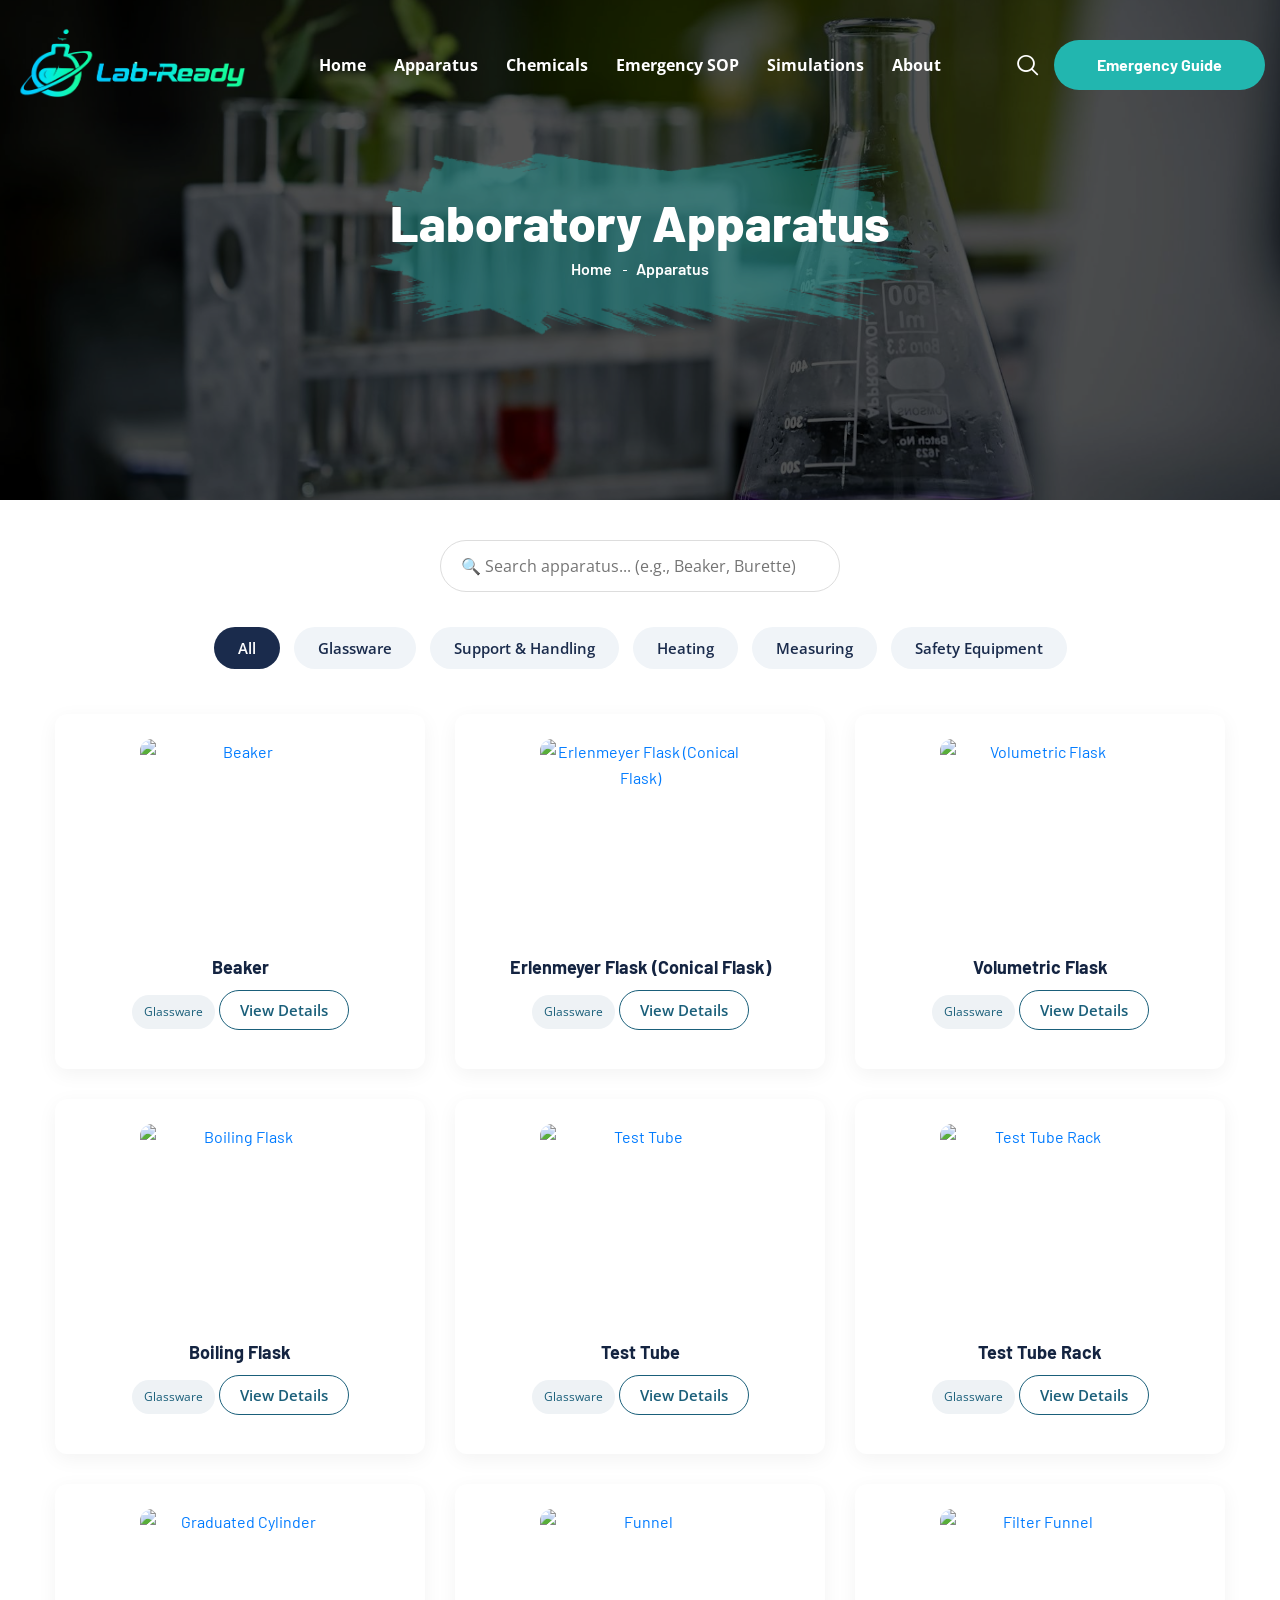
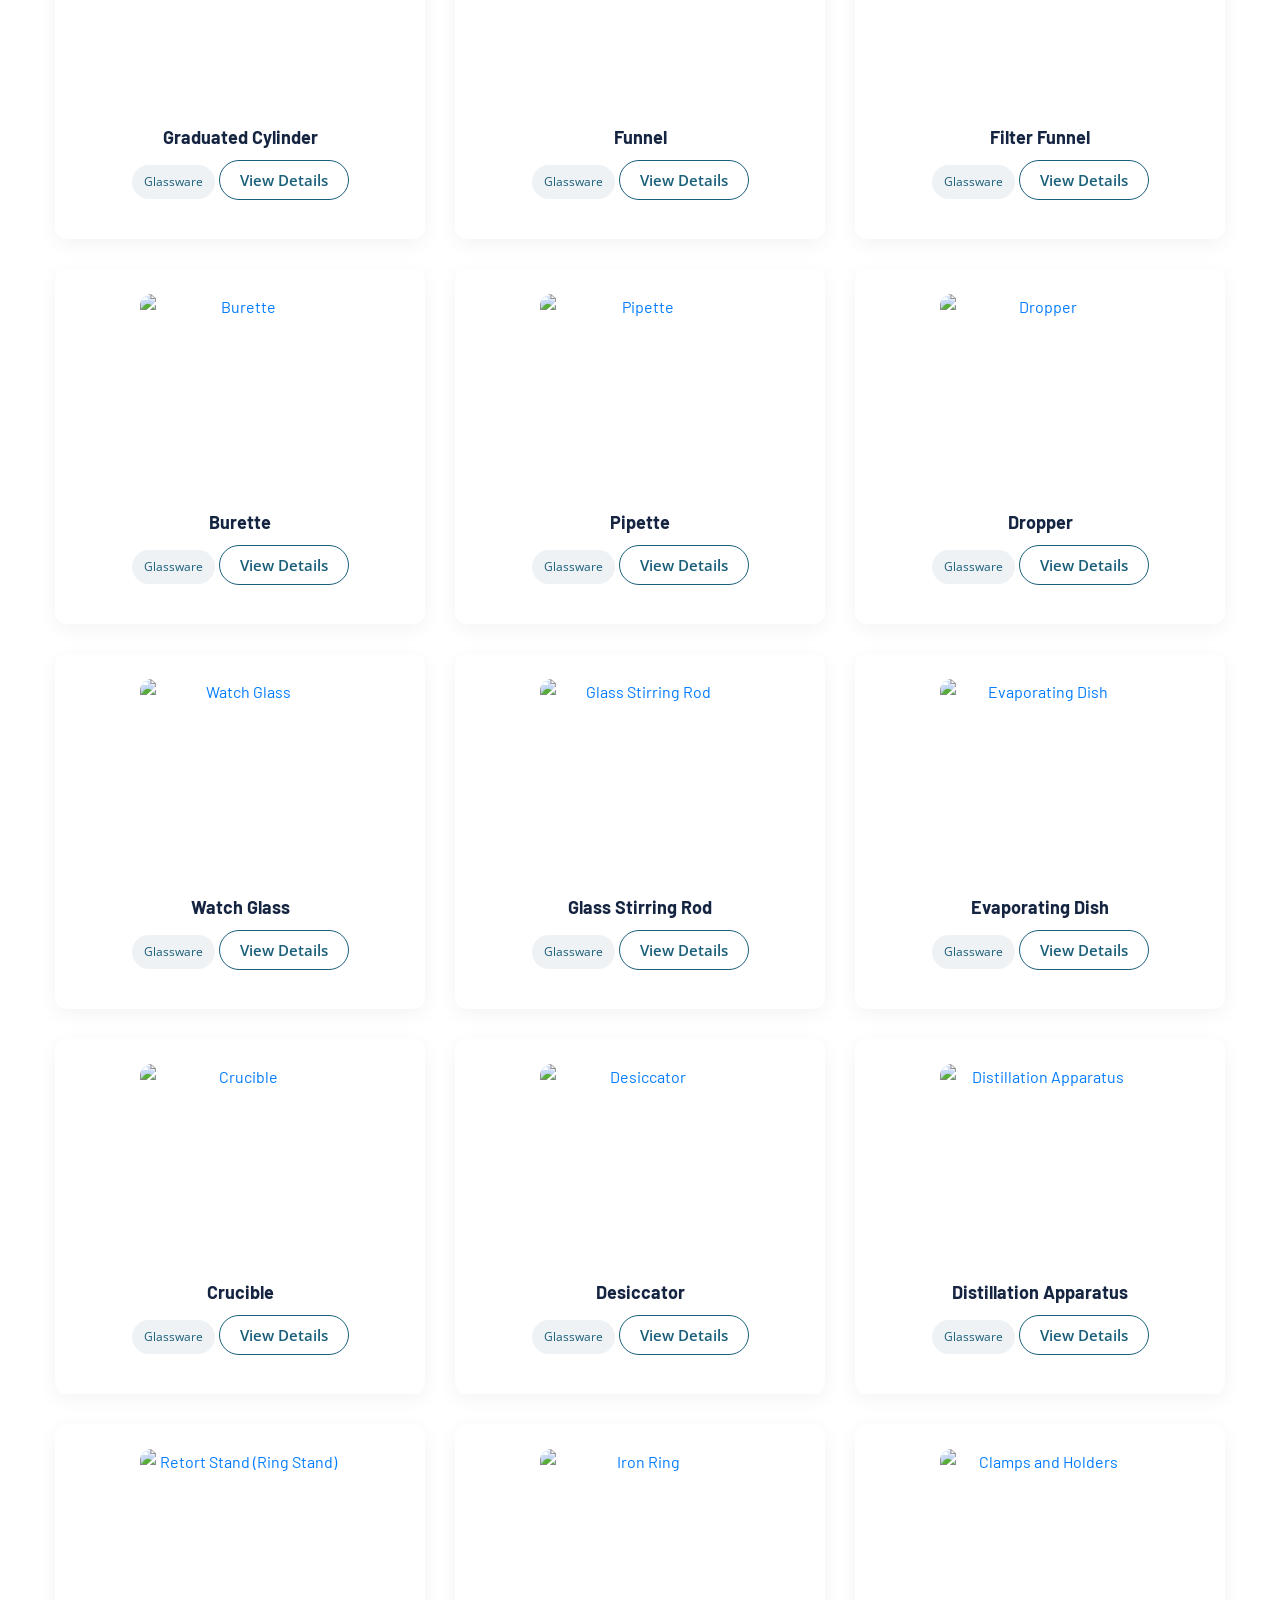
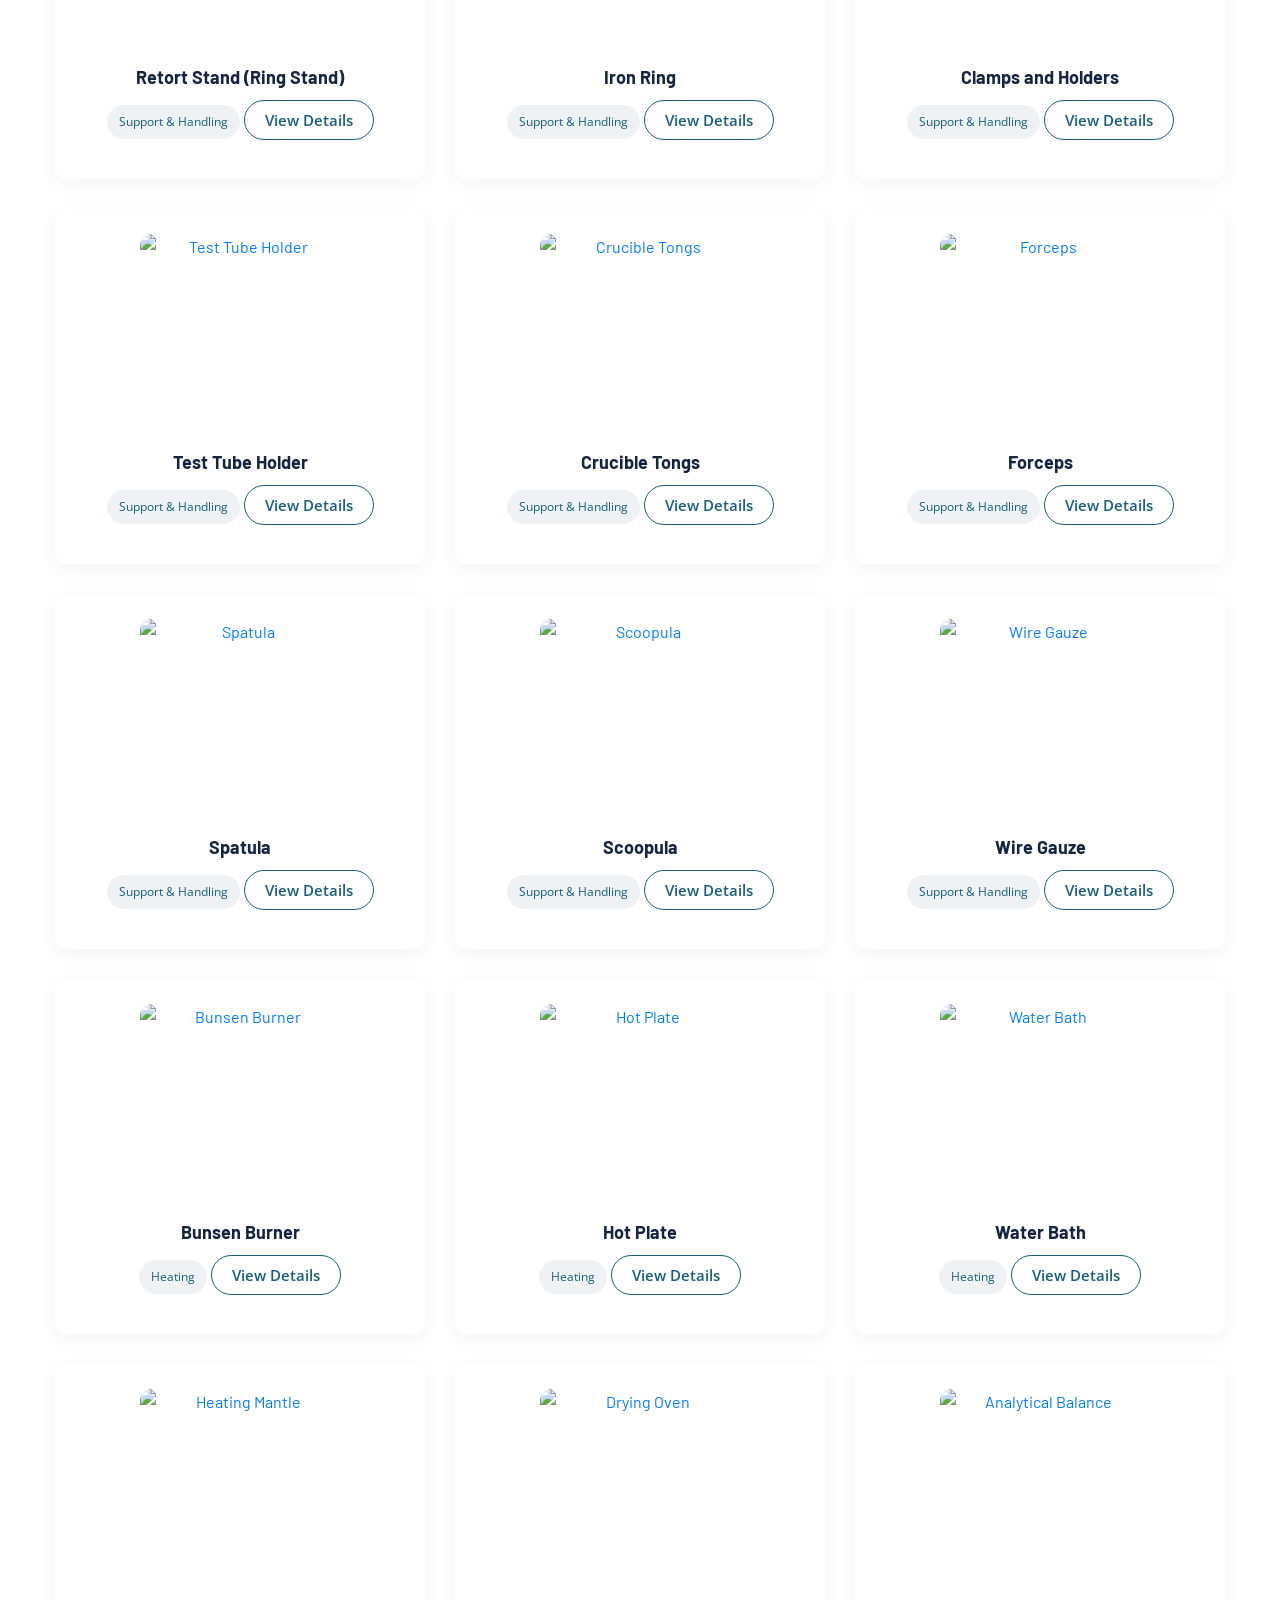
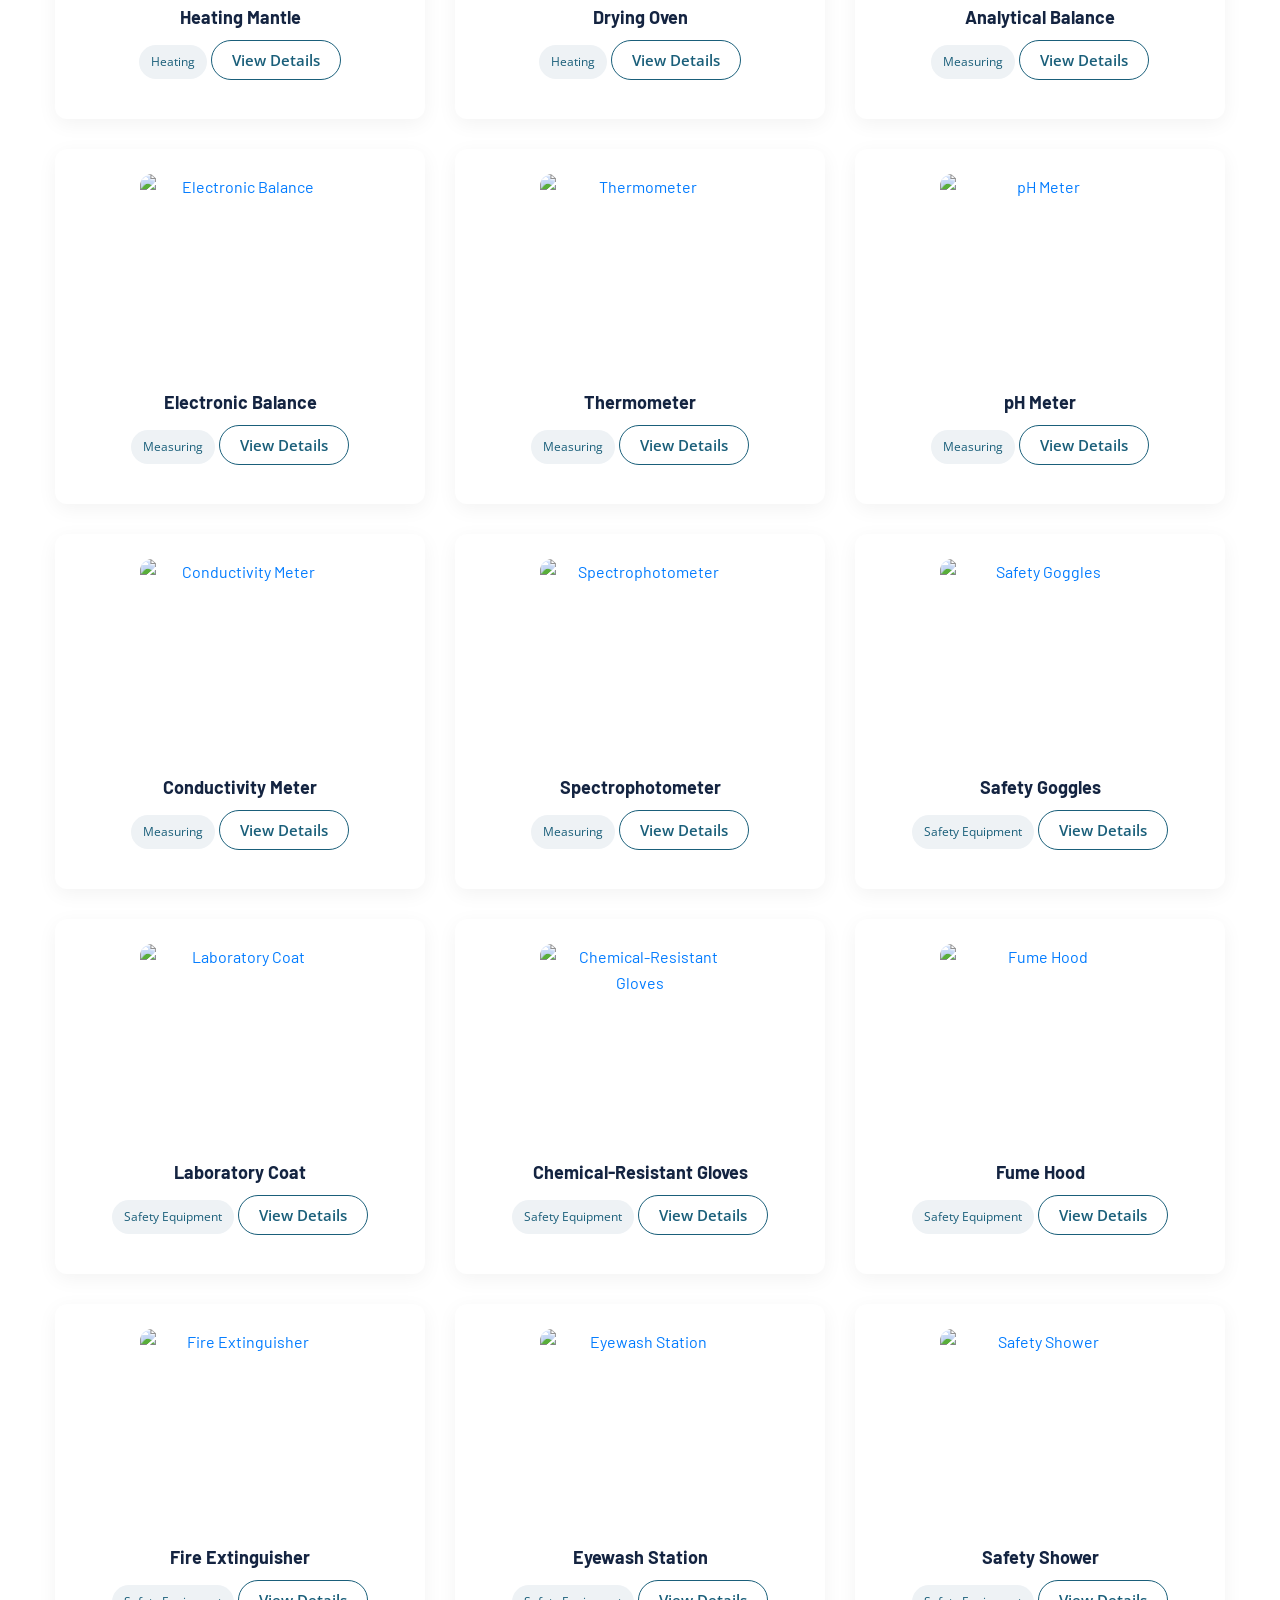
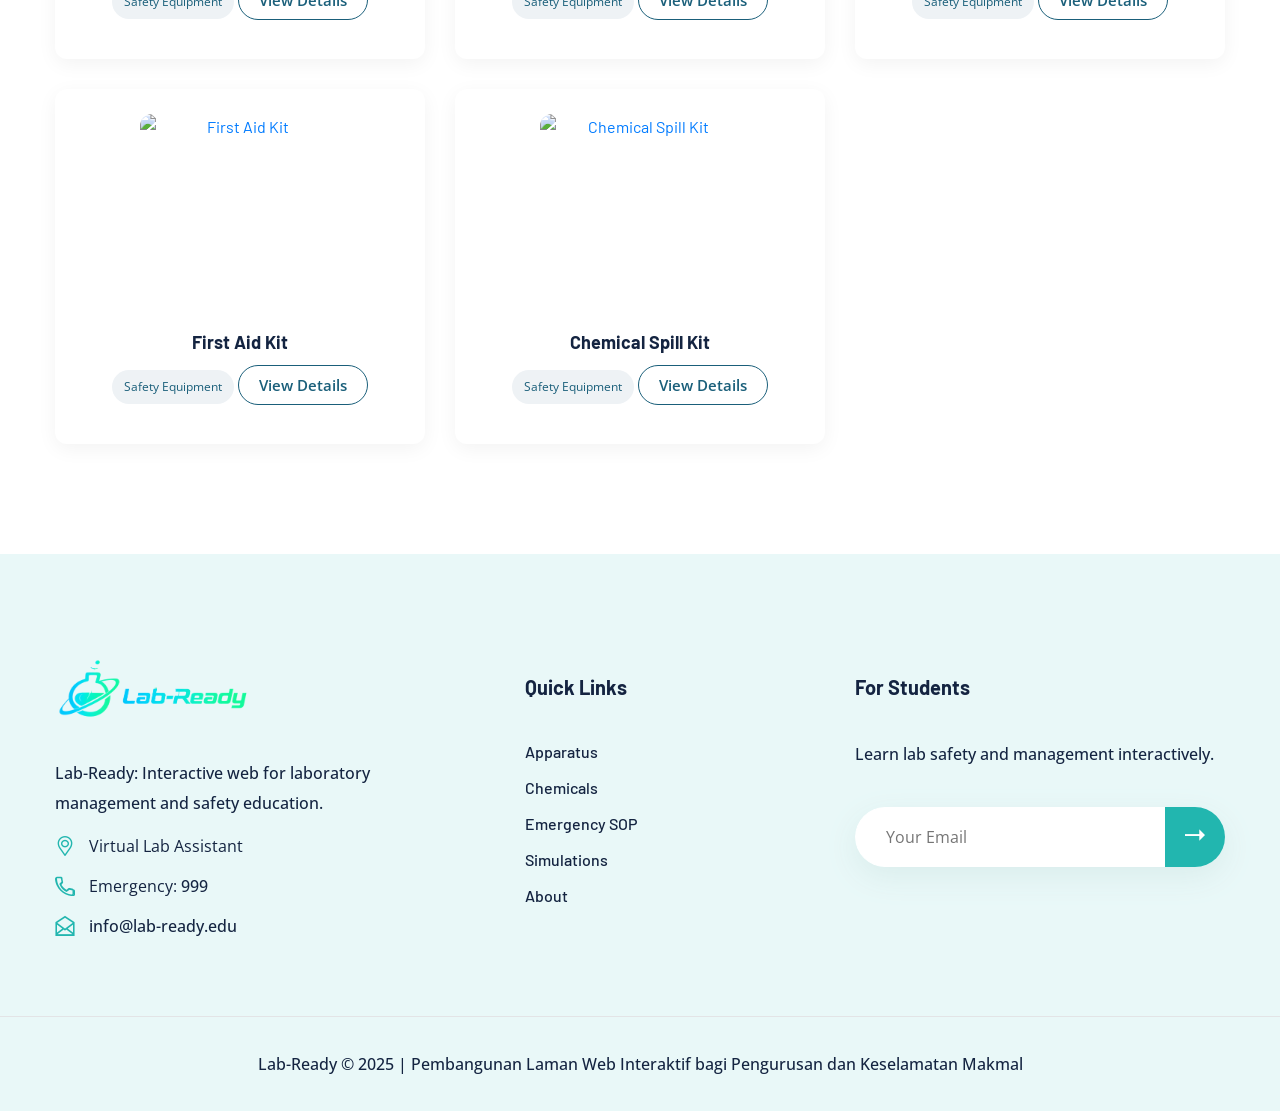
==== commit 2d108a93: "commit" ====
--- a/Laborex Pack/Laborex/apparatus.html
+++ b/Laborex Pack/Laborex/apparatus.html
@@ -120,36 +120,51 @@
     display: none;
 }
 
-/* Hero section with video background - taller height */
-.page-title {
+/* ============================================
+   OVERRIDE page-title: Buang video, guna image
+   ============================================ */
+.page-title.centred {
     position: relative;
-    overflow: hidden;
-    min-height: 500px;
+    background-size: cover;
+    background-position: center;
+    background-repeat: no-repeat;
+    min-height: 500px;    /* Tinggi section – boleh ubah */
     display: flex;
     align-items: center;
-    justify-content: center;
-}
+}
+
+/* Sembunyikan video background */
 .page-title .video-background {
-    position: absolute;
-    top: 0;
-    left: 0;
-    width: 100%;
-    height: 100%;
-    object-fit: cover;
-    z-index: 0;
-}
+    display: none !important;
+}
+
+/* Overlay gelap – kawal opacity di sini */
 .page-title .overlay {
     position: absolute;
     top: 0;
     left: 0;
     width: 100%;
     height: 100%;
-    background: rgba(0,0,0,0.6);
+    background: rgba(0, 0, 0, 0.6);  /* Hitam 60% – ubah alpha (0-1) untuk transparensi */
     z-index: 1;
 }
+
+/* Pastikan kandungan di atas overlay */
 .page-title .auto-container {
     position: relative;
     z-index: 2;
+}
+
+/* Pastikan teks berwarna putih (supaya jelas di atas gambar gelap) */
+.page-title .title h1,
+.page-title .bread-crumb li,
+.page-title .bread-crumb li a {
+    color: #fff;
+}
+
+/* Optional: jika shape perlu disesuaikan opacity */
+.page-title .content-box .shape {
+    opacity: 0.8;   /* boleh ubah */
 }
 </style>
 </head>
@@ -262,26 +277,23 @@
     </div>
 
     <!-- Page Title / Hero with Video Background -->
-    <section class="page-title centred" style="position: relative;">
-        <video class="video-background" autoplay loop muted playsinline>
-            <!-- Free stock video from Mixkit (lab scientist) – client can replace with own video -->
-            <source src="https://assets.mixkit.co/videos/preview/mixkit-scientist-working-with-chemicals-in-a-lab-32852-large.mp4" type="video/mp4">
-            Your browser does not support the video tag.
-        </video>
-        <div class="overlay"></div>
-        <div class="auto-container">
-            <div class="content-box">
-                <div class="shape" style="background-image: url(assets/images/shape/shape-63.png);"></div>
-                <div class="title">
-                    <h1>Laboratory Apparatus</h1>
-                </div>
-                <ul class="bread-crumb clearfix">
-                    <li><a href="index.html">Home</a></li>
-                    <li>Apparatus</li>
-                </ul>
-            </div>
-        </div>
-    </section>
+    <!-- Page Title with Image Background & Adjustable Overlay -->
+    <!-- Hero dengan background image (bukan video) -->
+    <section class="page-title centred" style="background-image: url('assets/images/banner/apparatus-1.jpg');">
+    <div class="overlay"></div>
+    <div class="auto-container">
+        <div class="content-box">
+            <div class="shape" style="background-image: url(assets/images/shape/shape-63.png);"></div>
+            <div class="title">
+                <h1>Laboratory Apparatus</h1>
+            </div>
+            <ul class="bread-crumb clearfix">
+                <li><a href="index.html">Home</a></li>
+                <li>Apparatus</li>
+            </ul>
+        </div>
+    </div>
+</section>
 
     <!-- Search & Filter -->
     <section class="apparatus-grid">
--- a/Laborex Pack/Laborex/assets/css/style.css
+++ b/Laborex Pack/Laborex/assets/css/style.css
@@ -7181,13 +7181,13 @@
 .page-title:before{
   position: absolute;
   content: '';
-  background: #142941;
+  background: #000000;
   width: 100%;
   height: 100%;
   left: 0px;
   top: 0px;
   right: 0px;
-  opacity: 0.92;
+  opacity: 0.2;
 }
 
 .page-title .title{
@@ -7266,6 +7266,61 @@
     pointer-events: none;
 }
 
+
+/* Mobile fixes for Lab-Ready */
+@media (max-width: 767px) {
+    .container, .auto-container {
+        padding-left: 15px;
+        padding-right: 15px;
+    }
+    .row {
+        margin-left: 0;
+        margin-right: 0;
+    }
+    .col-lg-4, .col-md-6, .col-sm-12 {
+        padding-left: 10px;
+        padding-right: 10px;
+    }
+    .sec-title h2 {
+        font-size: 24px;
+    }
+    .sec-title p {
+        font-size: 14px;
+    }
+    .filter-bar {
+        margin: 20px 0;
+    }
+    .filter-btn {
+        padding: 5px 12px;
+        font-size: 12px;
+    }
+    .card-video img {
+        max-height: 180px;
+        object-fit: cover;
+    }
+    .play-overlay {
+        width: 45px;
+        height: 45px;
+    }
+    .play-overlay i {
+        font-size: 18px;
+    }
+    .btn-emergency, .btn-watch, .btn-details {
+        padding: 5px 15px;
+        font-size: 13px;
+    }
+}
+@media (max-width: 480px) {
+    .page-title {
+        min-height: 250px;
+    }
+    .page-title h1 {
+        font-size: 24px;
+    }
+    .admin-box {
+        display: none;
+    }
+}
 
 /** research-style-two **/
 
@@ -9466,4 +9521,4 @@
 
 .map-container {
     position: relative;
-}+}
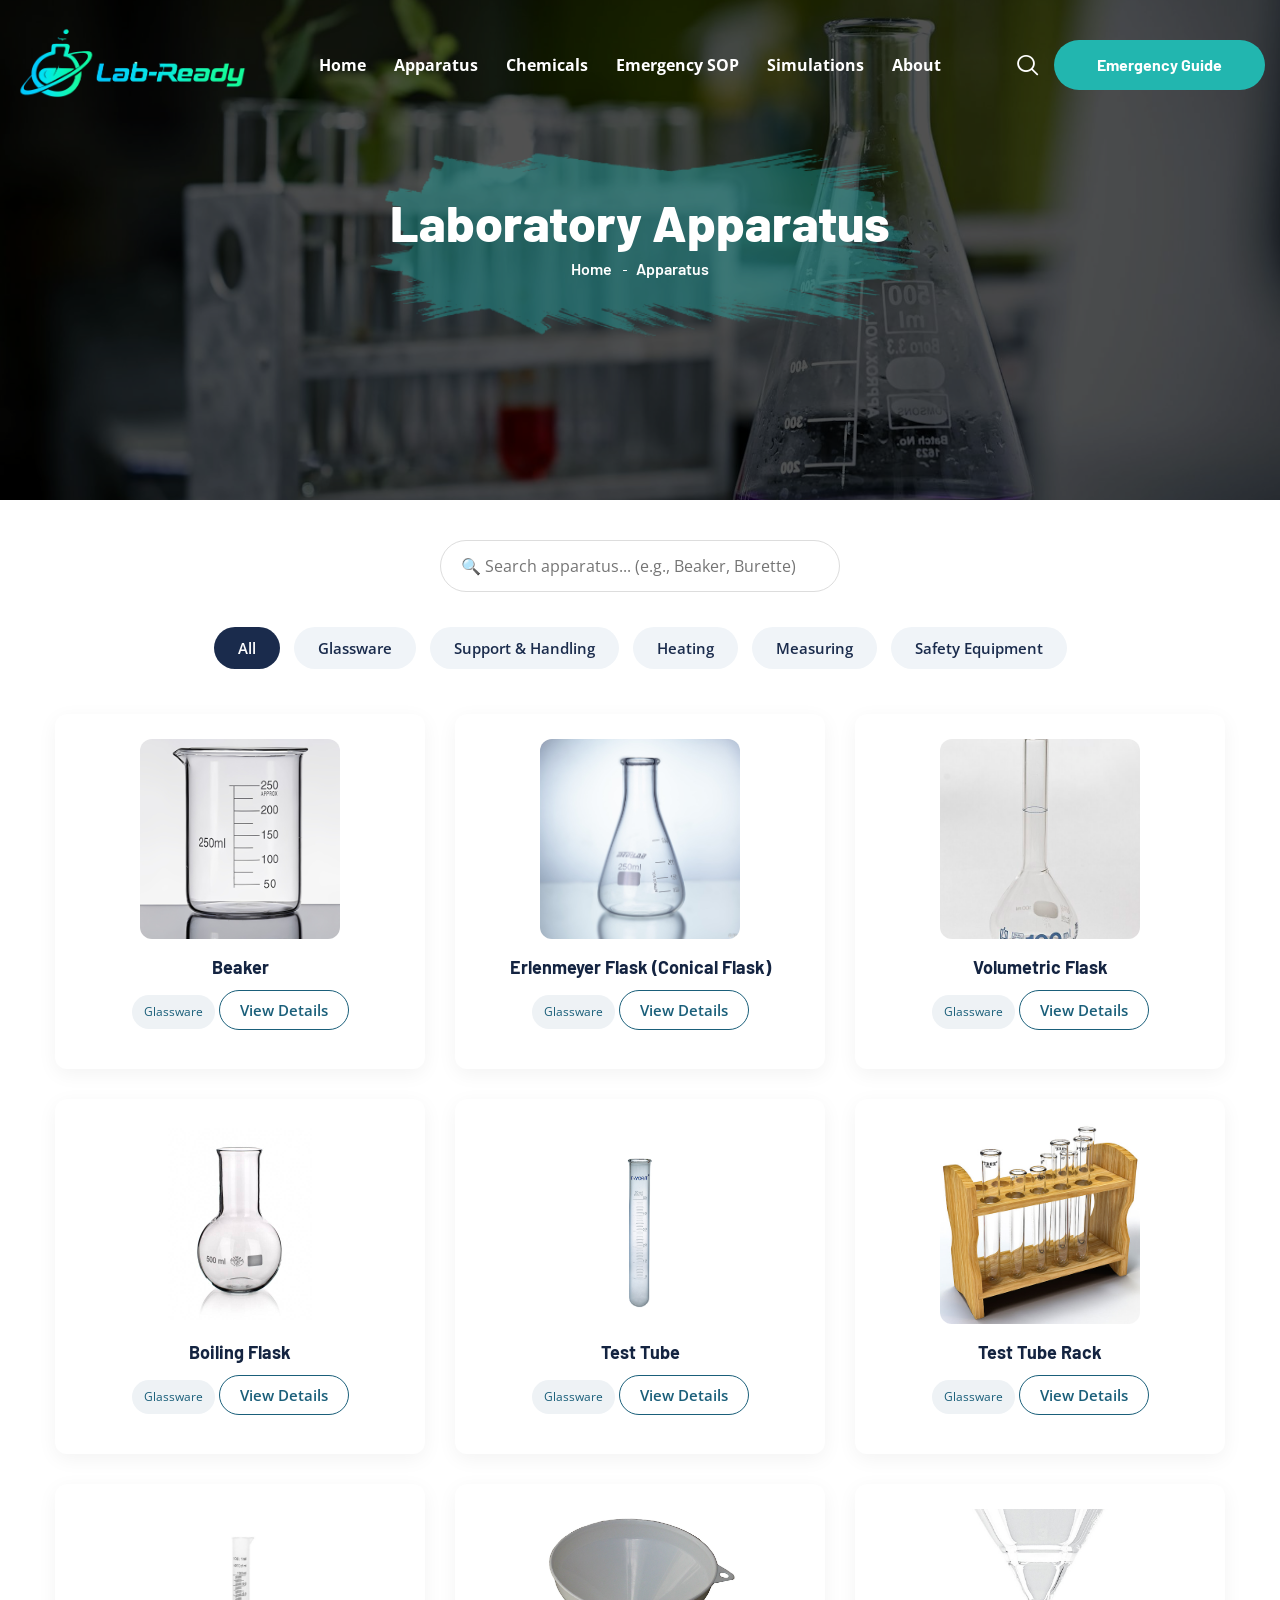
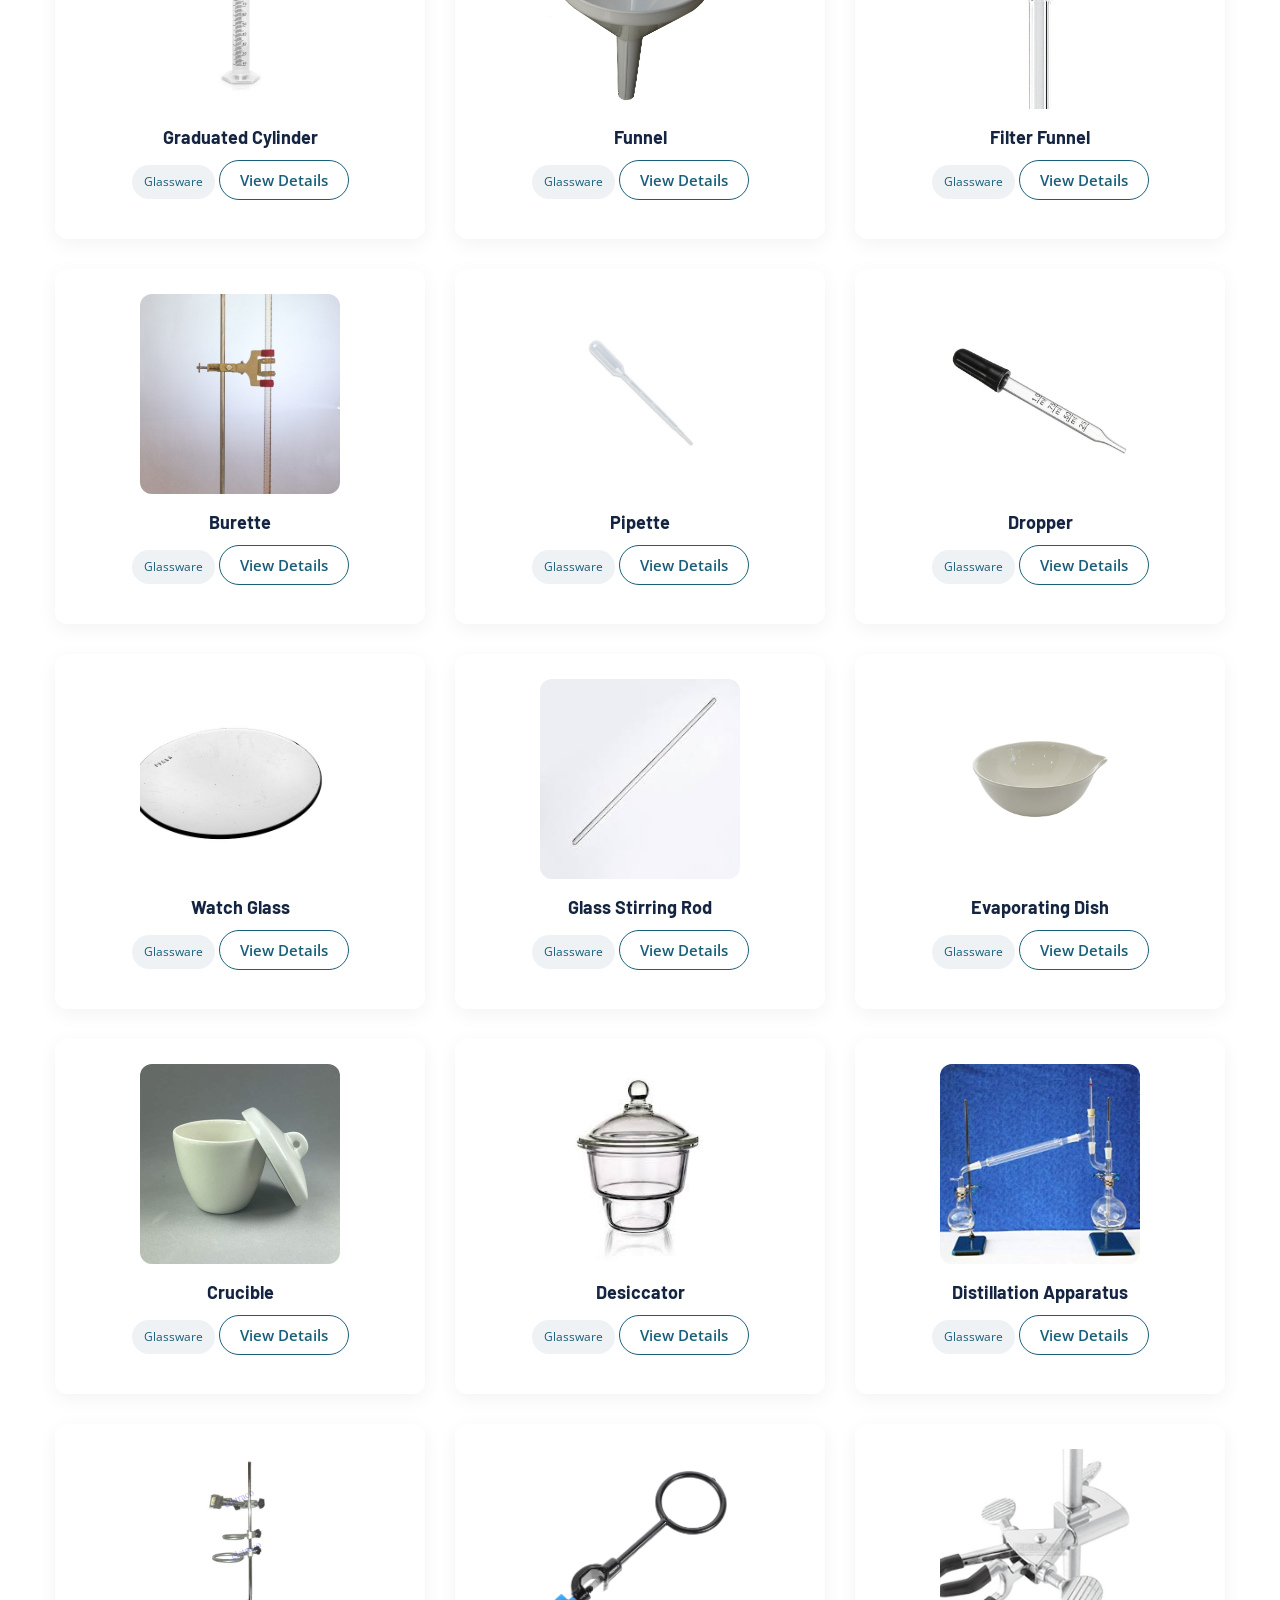
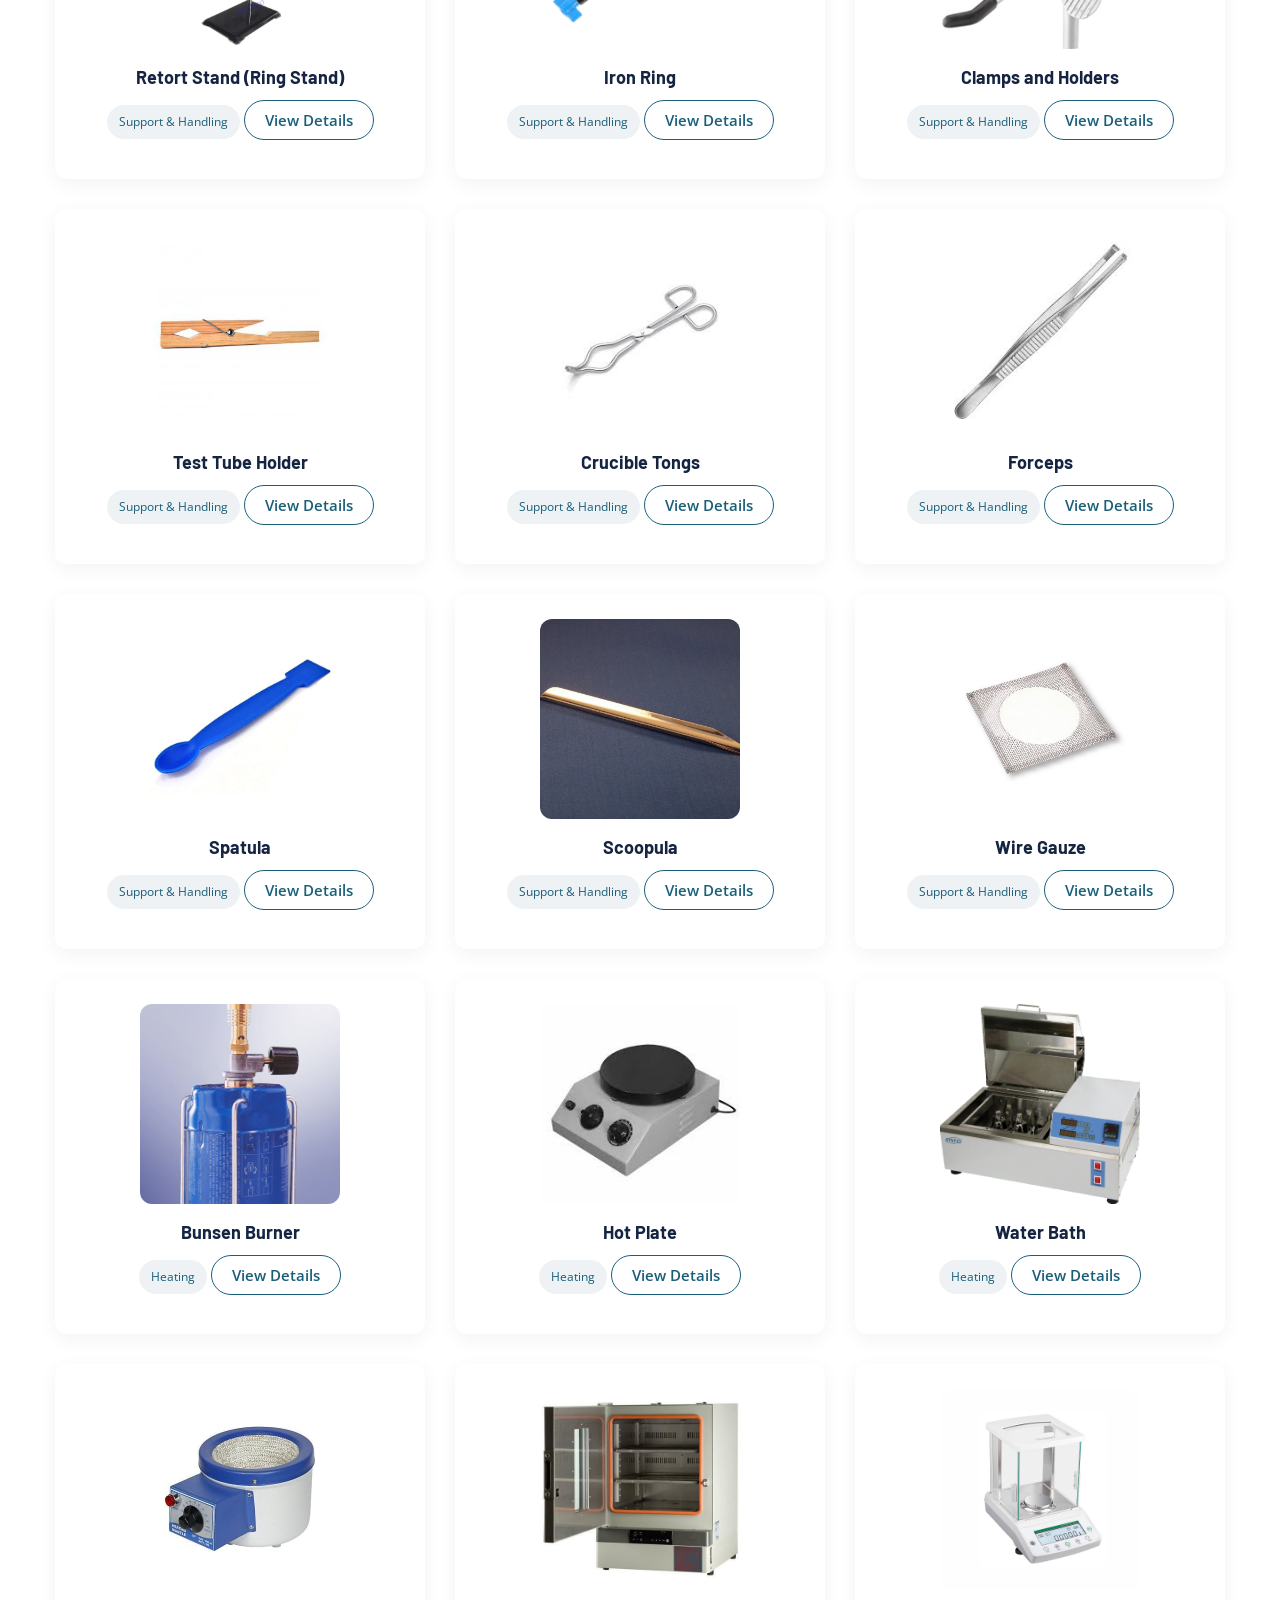
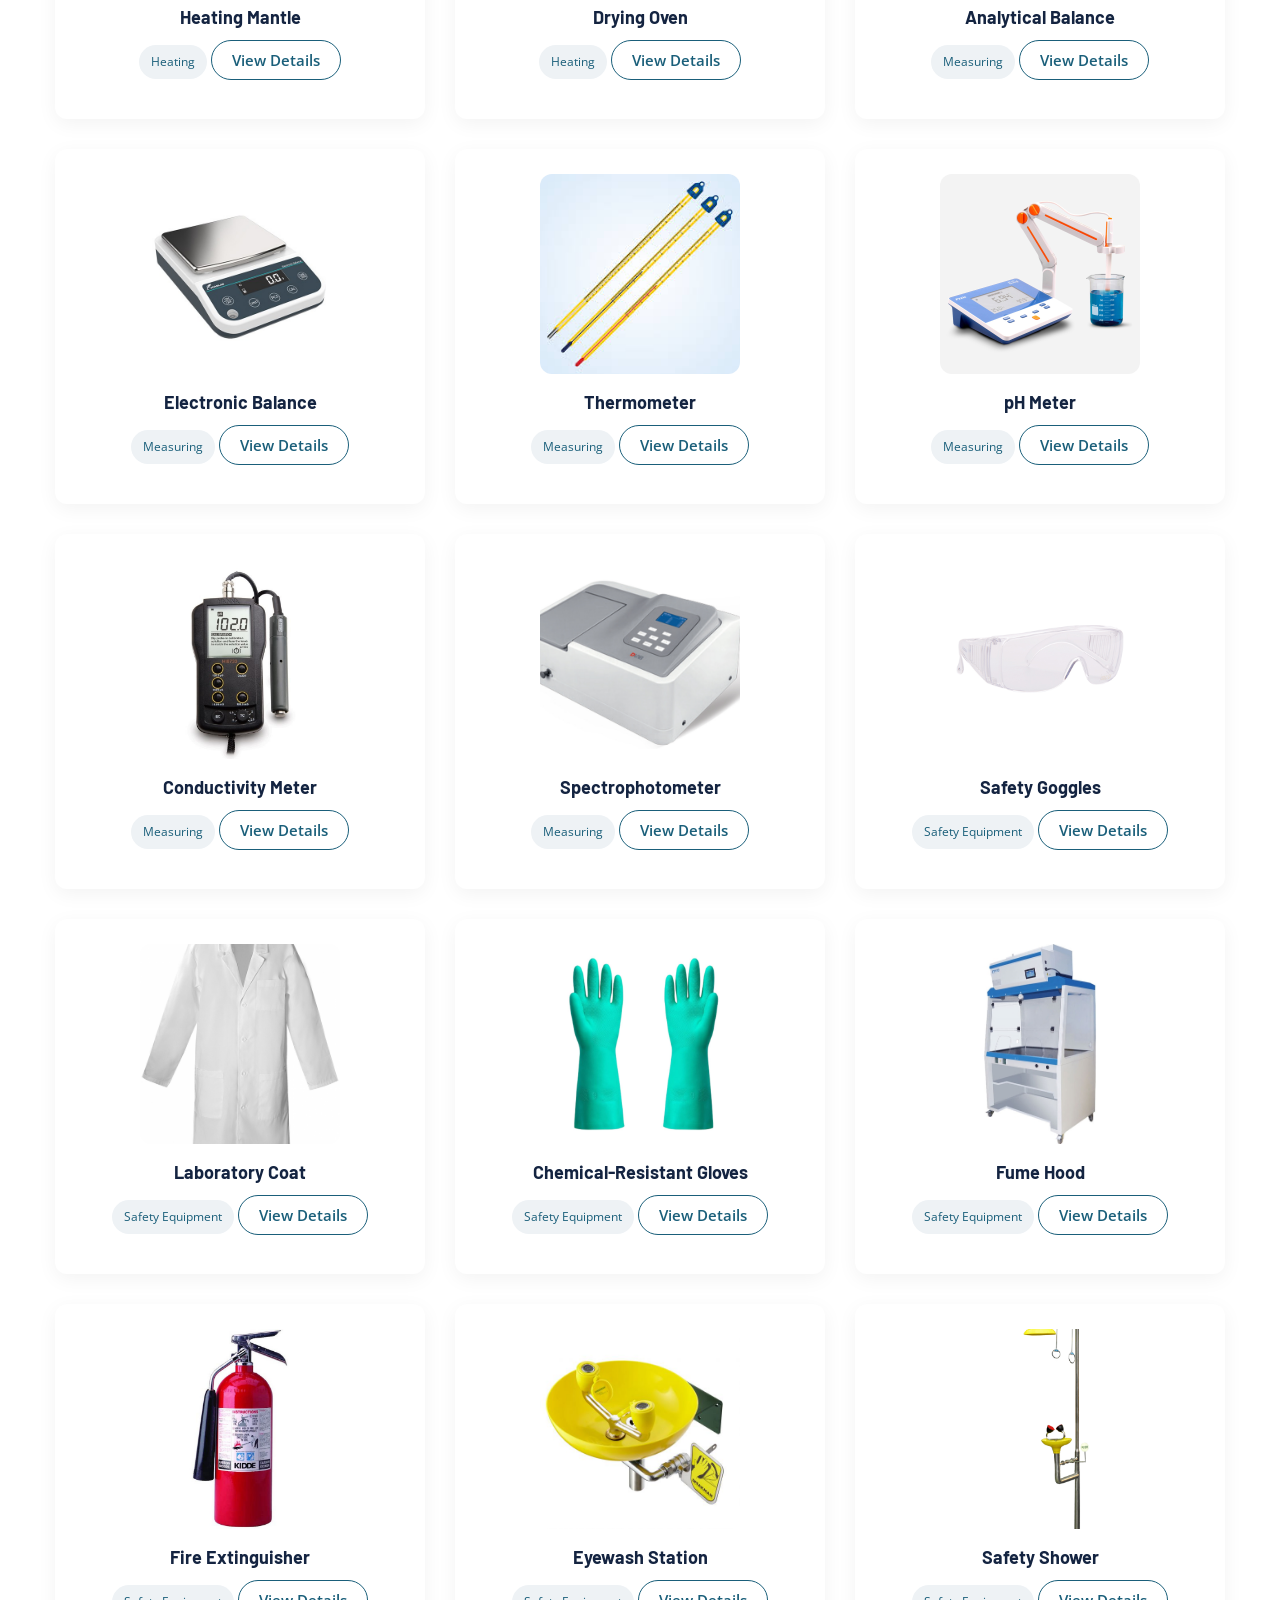
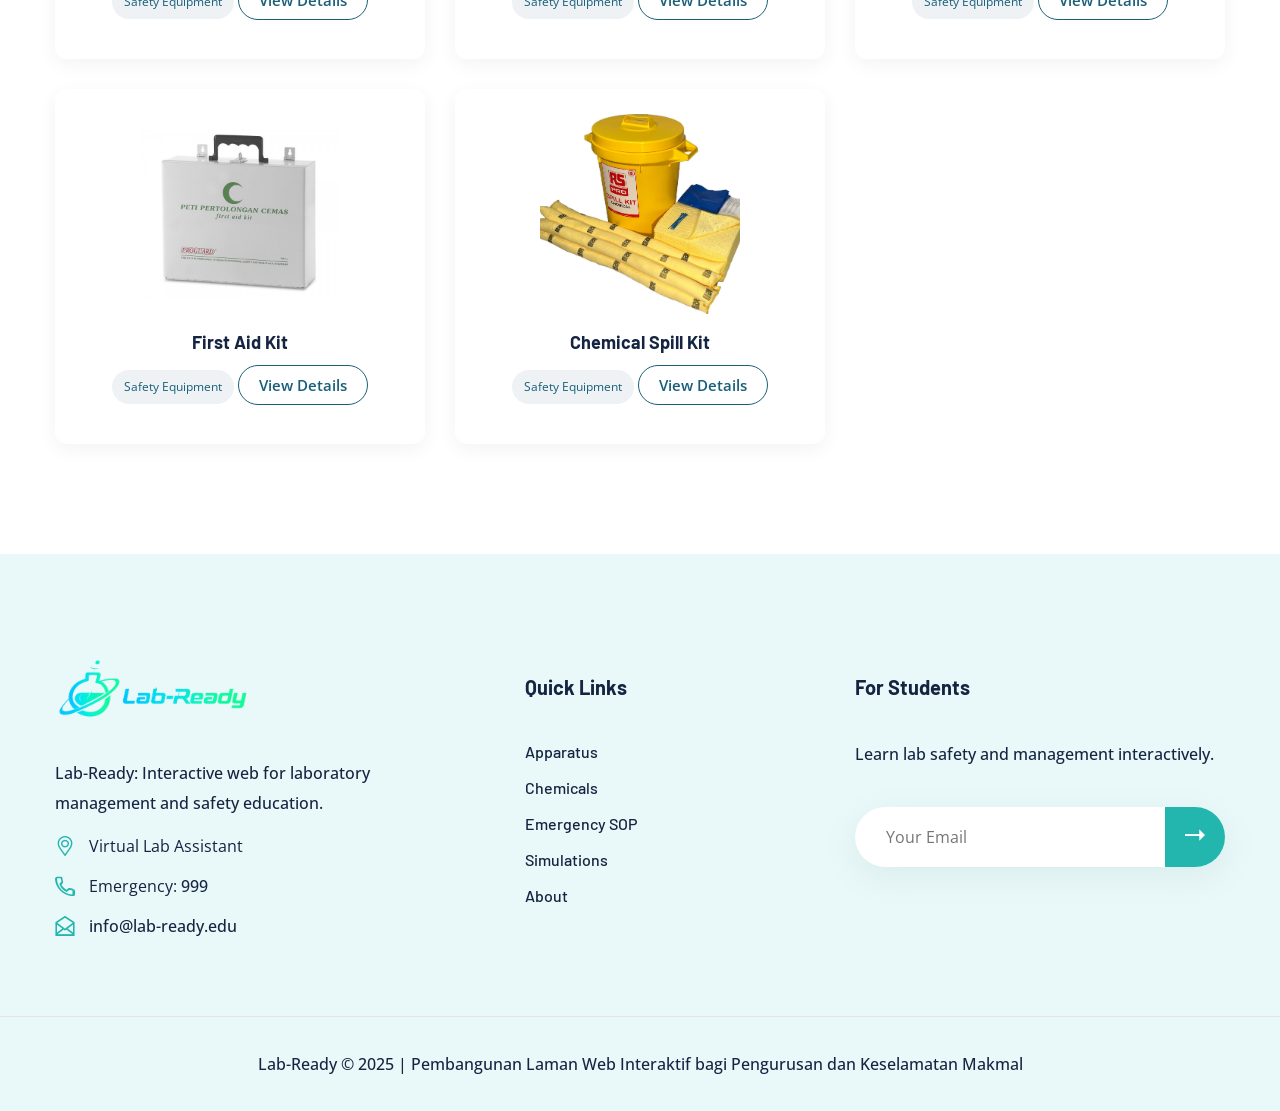
==== commit a81666bd: "commit" ====
--- a/Laborex Pack/Laborex/apparatus.html
+++ b/Laborex Pack/Laborex/apparatus.html
@@ -128,43 +128,38 @@
     background-size: cover;
     background-position: center;
     background-repeat: no-repeat;
-    min-height: 500px;    /* Tinggi section – boleh ubah */
+    min-height: 500px;
     display: flex;
     align-items: center;
 }
 
-/* Sembunyikan video background */
 .page-title .video-background {
     display: none !important;
 }
 
-/* Overlay gelap – kawal opacity di sini */
 .page-title .overlay {
     position: absolute;
     top: 0;
     left: 0;
     width: 100%;
     height: 100%;
-    background: rgba(0, 0, 0, 0.6);  /* Hitam 60% – ubah alpha (0-1) untuk transparensi */
+    background: rgba(0, 0, 0, 0.6);
     z-index: 1;
 }
 
-/* Pastikan kandungan di atas overlay */
 .page-title .auto-container {
     position: relative;
     z-index: 2;
 }
 
-/* Pastikan teks berwarna putih (supaya jelas di atas gambar gelap) */
 .page-title .title h1,
 .page-title .bread-crumb li,
 .page-title .bread-crumb li a {
     color: #fff;
 }
 
-/* Optional: jika shape perlu disesuaikan opacity */
 .page-title .content-box .shape {
-    opacity: 0.8;   /* boleh ubah */
+    opacity: 0.8;
 }
 </style>
 </head>
@@ -276,24 +271,22 @@
         </nav>
     </div>
 
-    <!-- Page Title / Hero with Video Background -->
-    <!-- Page Title with Image Background & Adjustable Overlay -->
-    <!-- Hero dengan background image (bukan video) -->
+    <!-- Page Title with Image Background -->
     <section class="page-title centred" style="background-image: url('assets/images/banner/apparatus-1.jpg');">
-    <div class="overlay"></div>
-    <div class="auto-container">
-        <div class="content-box">
-            <div class="shape" style="background-image: url(assets/images/shape/shape-63.png);"></div>
-            <div class="title">
-                <h1>Laboratory Apparatus</h1>
-            </div>
-            <ul class="bread-crumb clearfix">
-                <li><a href="index.html">Home</a></li>
-                <li>Apparatus</li>
-            </ul>
-        </div>
-    </div>
-</section>
+        <div class="overlay"></div>
+        <div class="auto-container">
+            <div class="content-box">
+                <div class="shape" style="background-image: url(assets/images/shape/shape-63.png);"></div>
+                <div class="title">
+                    <h1>Laboratory Apparatus</h1>
+                </div>
+                <ul class="bread-crumb clearfix">
+                    <li><a href="index.html">Home</a></li>
+                    <li>Apparatus</li>
+                </ul>
+            </div>
+        </div>
+    </section>
 
     <!-- Search & Filter -->
     <section class="apparatus-grid">
@@ -411,13 +404,23 @@
 <script src="assets/js/script.js"></script>
 
 <script>
+// Helper to convert apparatus name to image filename
+function getImageFileName(name) {
+    return name
+        .toLowerCase()
+        .replace(/[\(\)]/g, '')               // remove parentheses
+        .replace(/[^a-z0-9]+/g, '-')          // replace spaces/special chars with hyphen
+        .replace(/^-|-$/g, '')                // remove leading/trailing hyphen
+        + '.jpg';                             // file extension – change to .png if needed
+}
+
 // Hide preloader after page load
 window.addEventListener('load', function() {
     var preloader = document.querySelector('.loader-wrap');
     if (preloader) preloader.style.display = 'none';
 });
 
-// APPARATUS DATA (same as before)
+// APPARATUS DATA (full list)
 const apparatusData = [
     { name: "Beaker", category: "Glassware", storage: "Stack upside down on drying rack.", usage: "Mixing, heating liquids. Not for precise volume.", type: "Borosilicate glass, plastic. Sizes: 50-1000mL." },
     { name: "Erlenmeyer Flask (Conical Flask)", category: "Glassware", storage: "On shelves, avoid rim chipping.", usage: "Swirling liquids, titration.", type: "Conical shape, narrow neck." },
@@ -481,14 +484,19 @@
         return;
     }
     filtered.forEach(item => {
-        const placeholderImg = `https://placehold.co/200x200?text=${encodeURIComponent(item.name.substring(0,15))}`;
-        const fullImg = `https://placehold.co/800x800?text=${encodeURIComponent(item.name)}`;
+        // Generate local image path based on name
+        const imageName = getImageFileName(item.name);
+        const imgPath = `assets/images/apparatus/${imageName}`;
+        const fullImgPath = imgPath;  // same for fullscreen – you can change to a larger folder if needed
+        // Fallback placeholder if image doesn't exist (onerror will handle it)
+        const fallbackPlaceholder = `https://placehold.co/200x200?text=${encodeURIComponent(item.name.substring(0,15))}`;
+        
         const col = document.createElement("div");
         col.className = "col-lg-4 col-md-6 col-sm-12";
         col.innerHTML = `
             <div class="apparatus-card">
-                <a href="${fullImg}" data-fancybox="apparatus-gallery" data-caption="${item.name}">
-                    <img src="${placeholderImg}" alt="${item.name}" class="apparatus-img">
+                <a href="${fullImgPath}" data-fancybox="apparatus-gallery" data-caption="${item.name}">
+                    <img src="${imgPath}" alt="${item.name}" class="apparatus-img" onerror="this.src='${fallbackPlaceholder}'; this.onerror=null;">
                 </a>
                 <h4>${item.name}</h4>
                 <div class="category-badge">${item.category}</div>
@@ -497,6 +505,7 @@
         `;
         container.appendChild(col);
     });
+    // attach detail button events
     document.querySelectorAll(".btn-details").forEach(btn => {
         btn.addEventListener("click", function() {
             const name = this.getAttribute("data-name");
@@ -513,6 +522,7 @@
             $("#apparatusDetailModal").modal("show");
         });
     });
+    // re-init fancybox for the new images
     if ($.fancybox) {
         $.fancybox.defaults.buttons = ["zoom","slideShow","fullScreen","thumbs","close"];
         $('[data-fancybox="apparatus-gallery"]').fancybox();
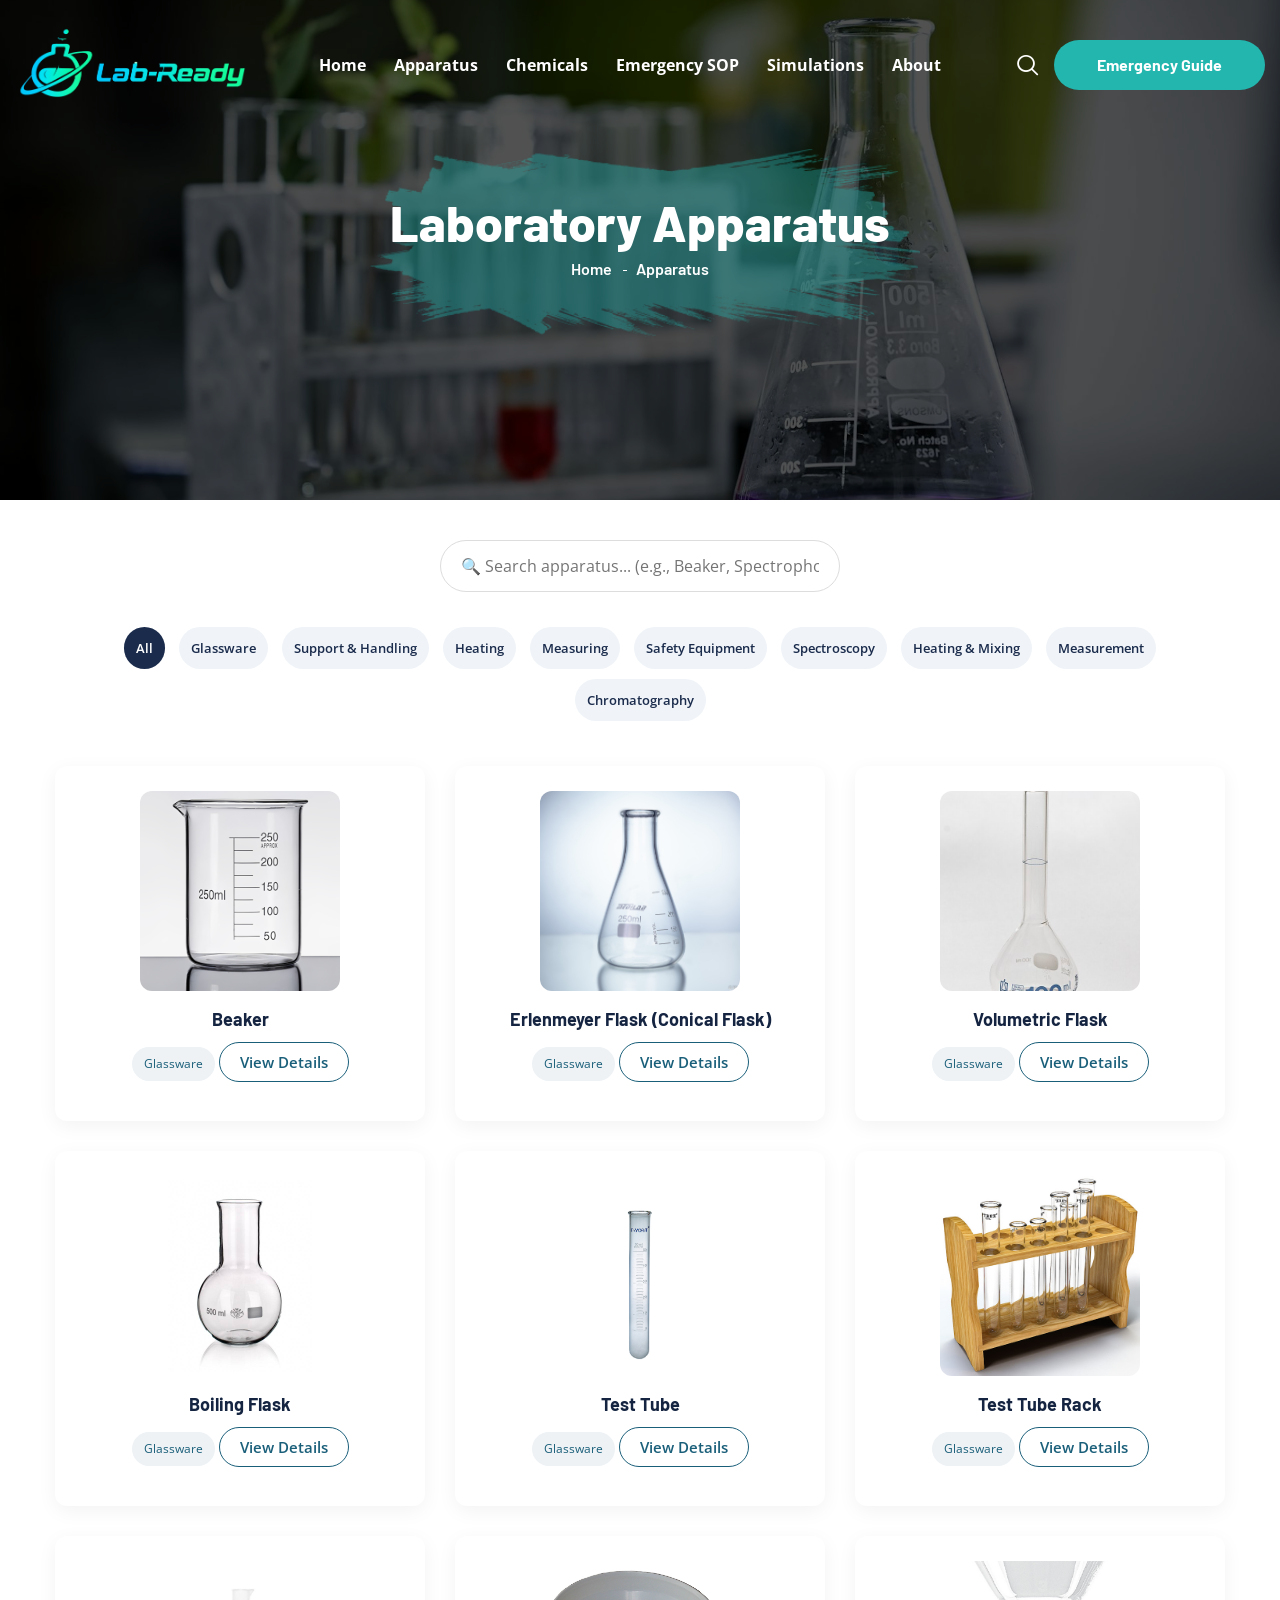
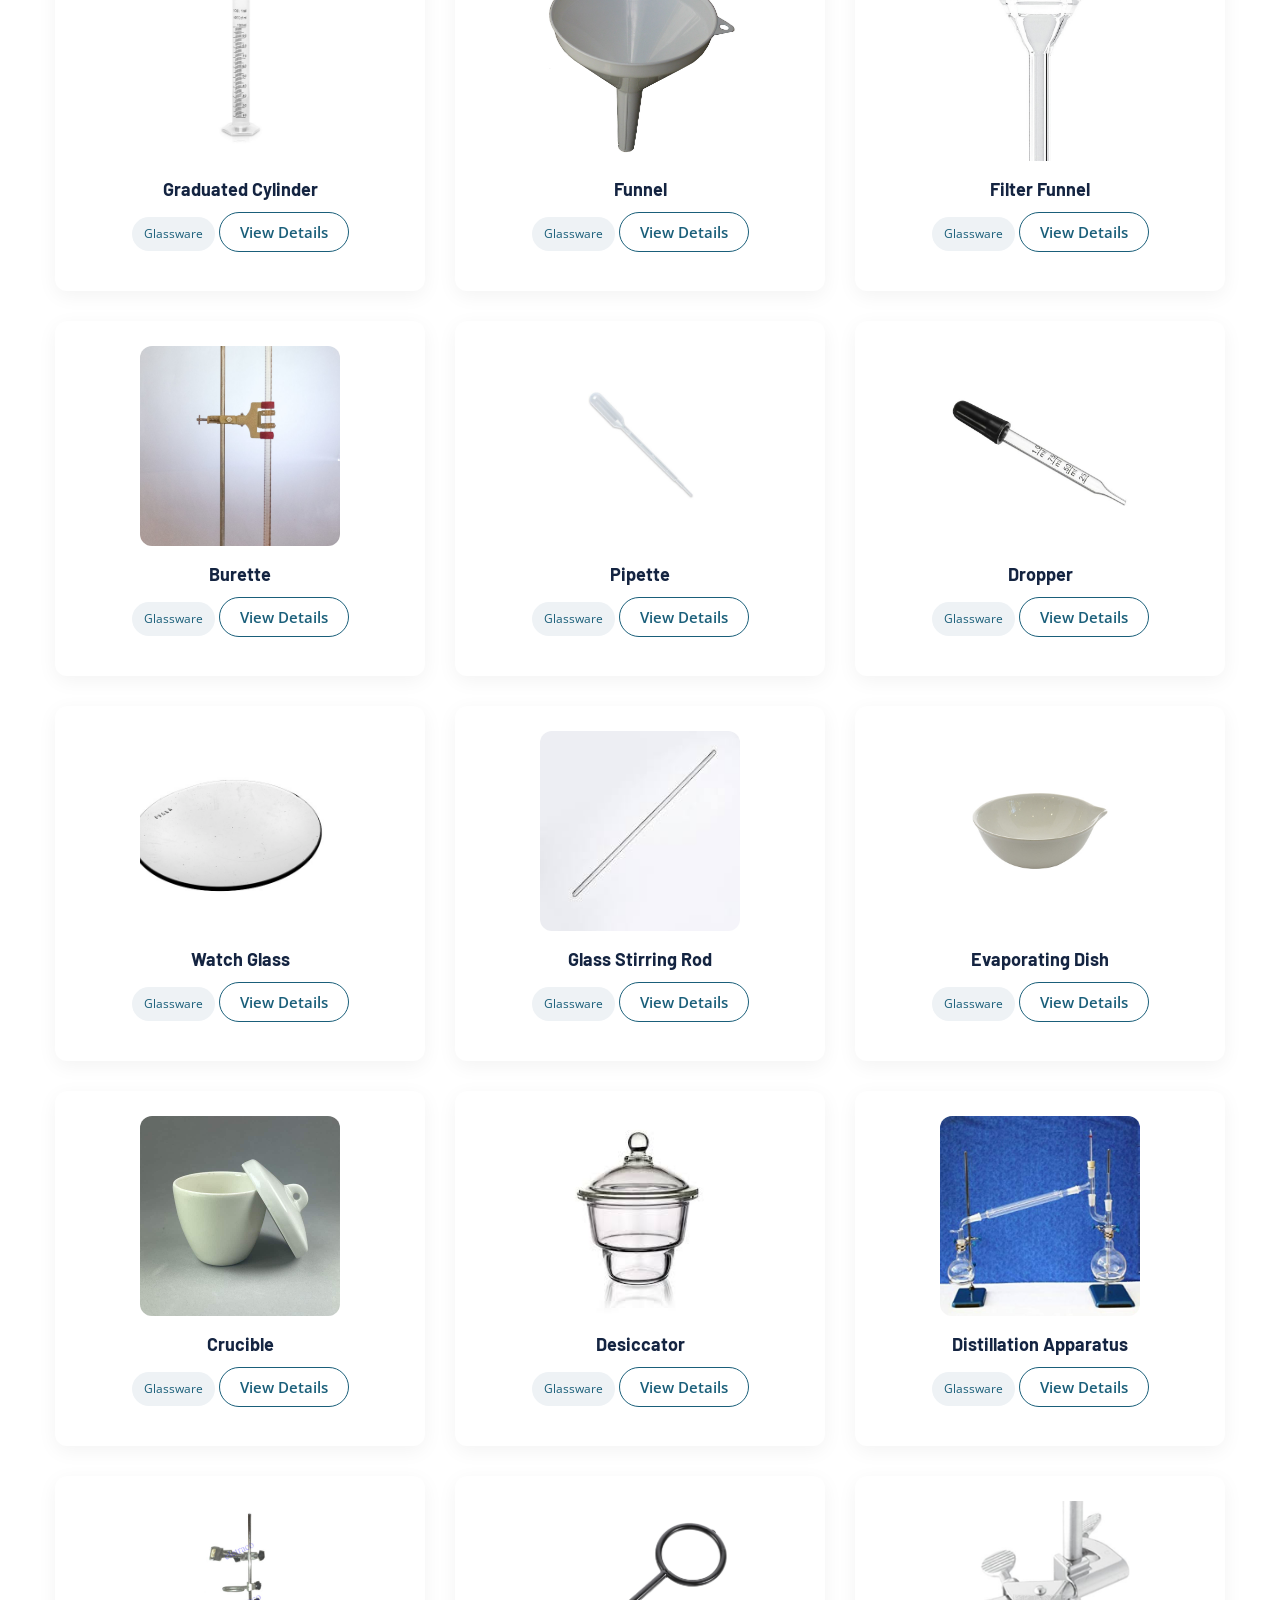
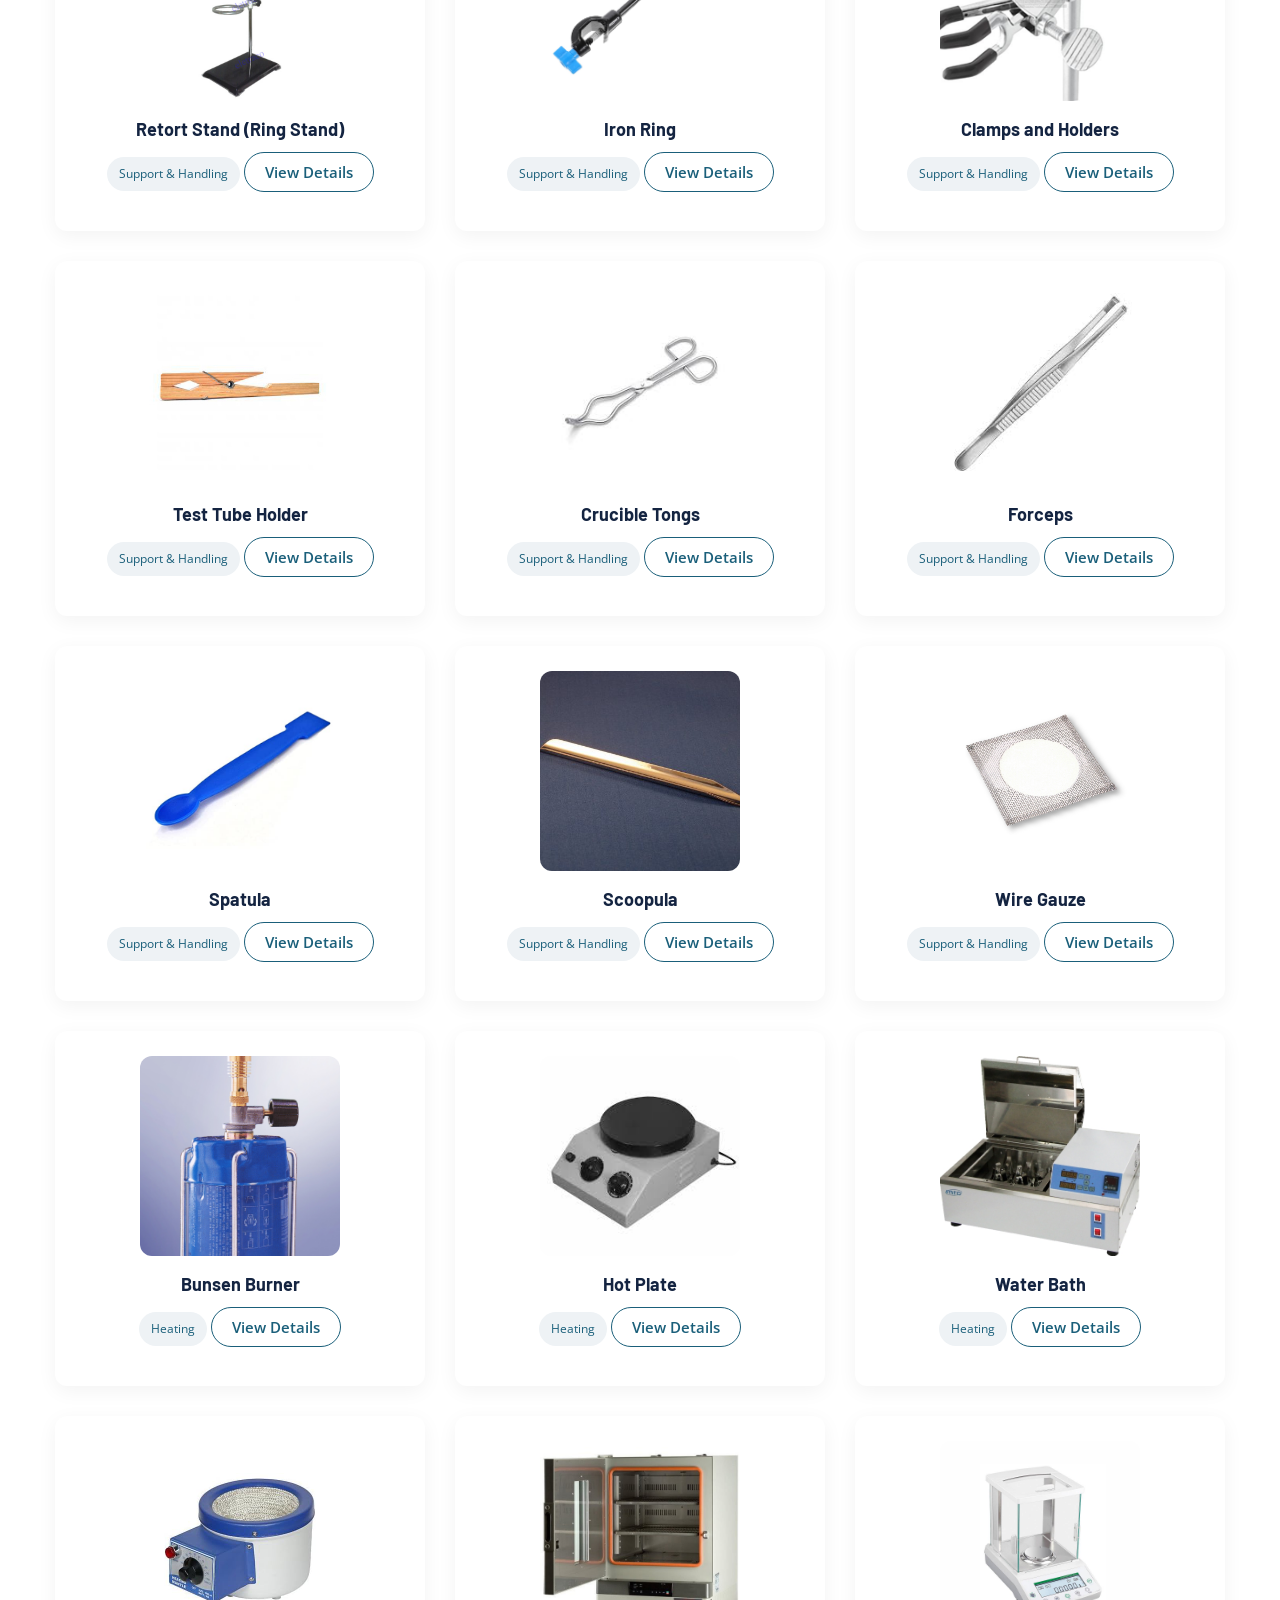
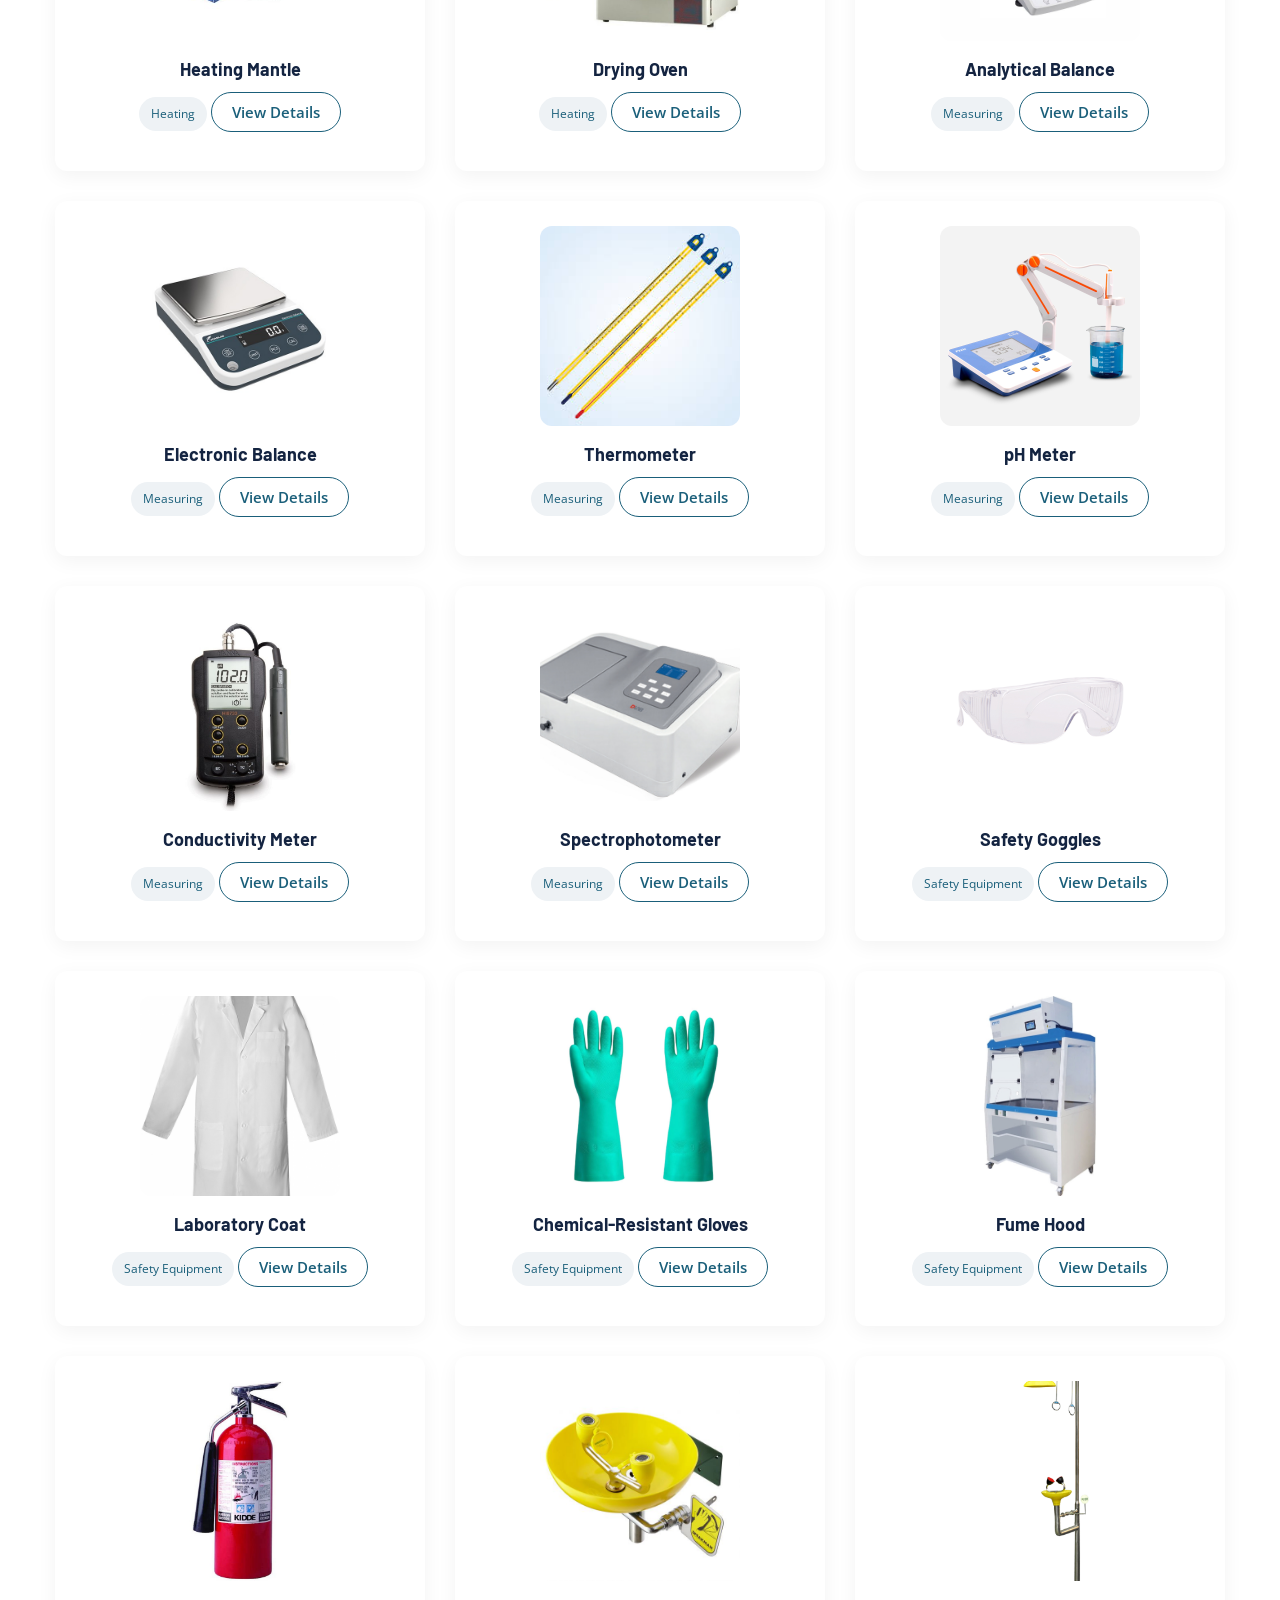
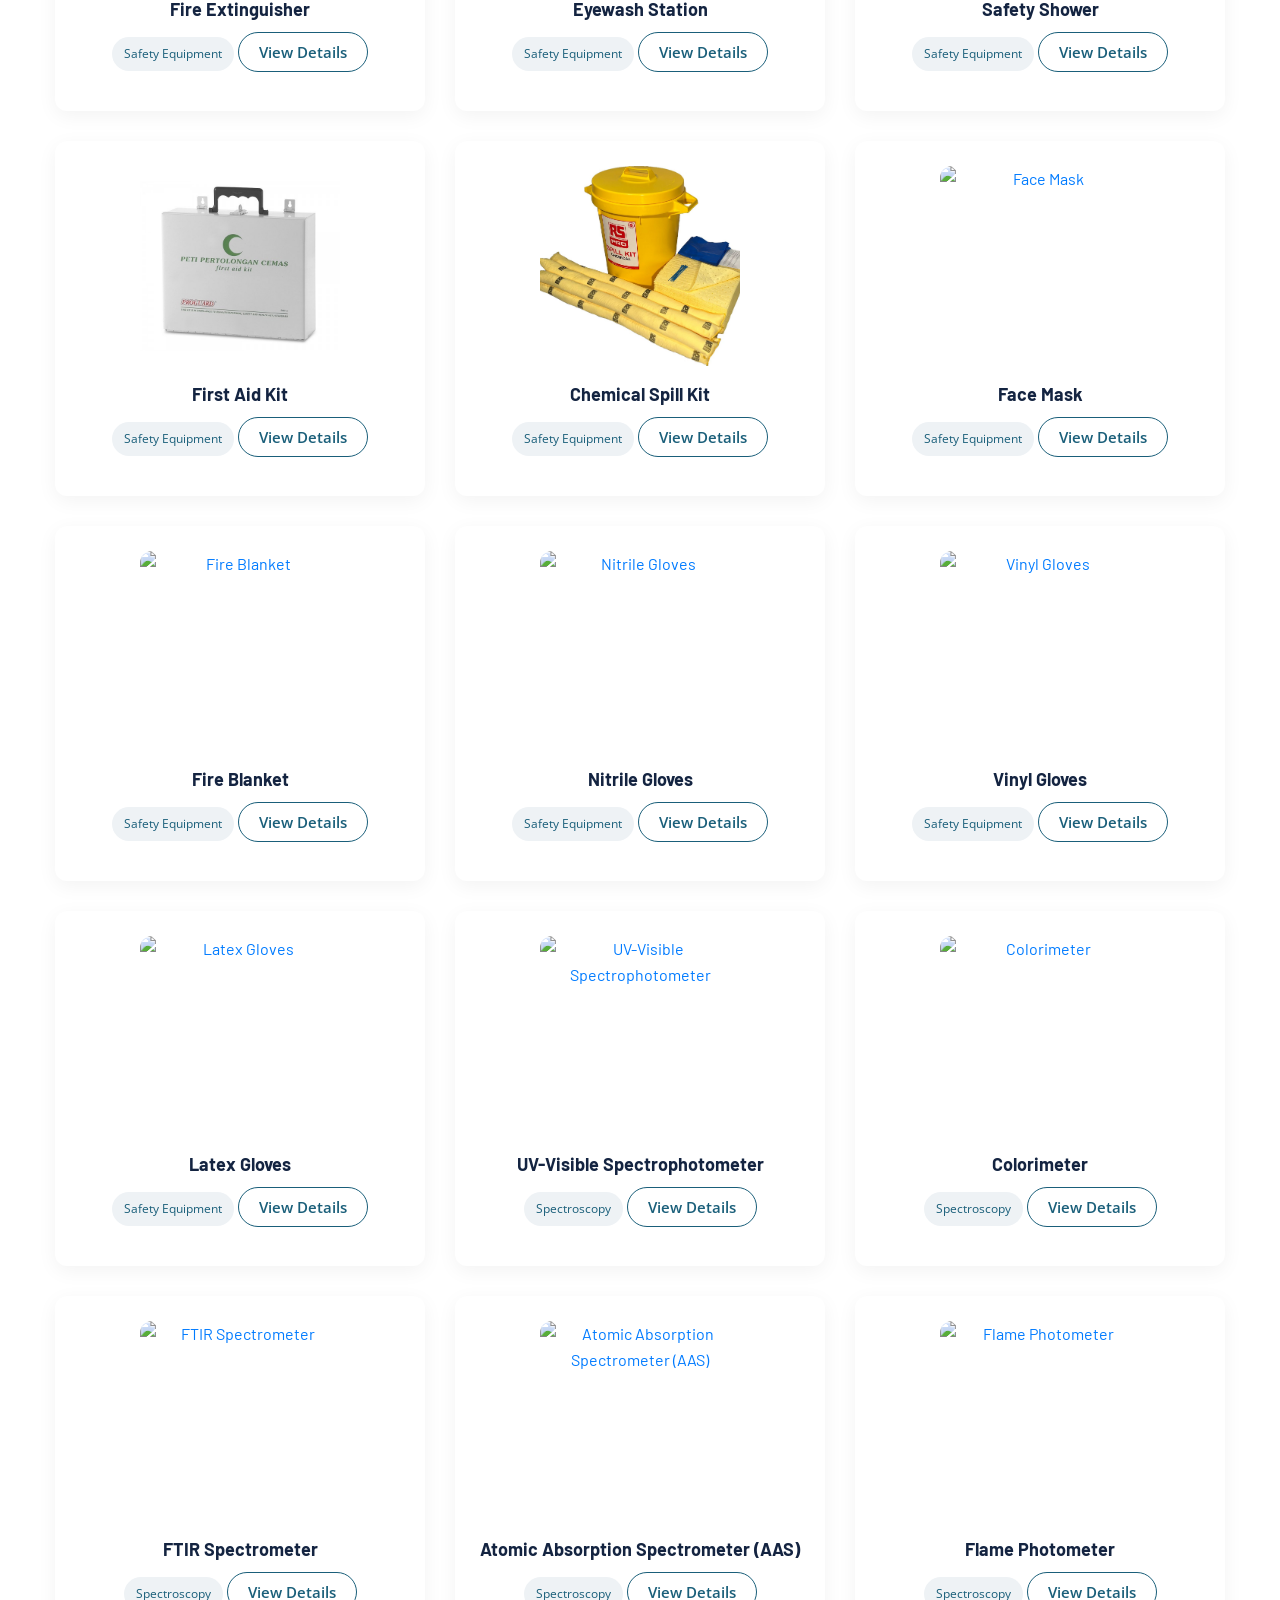
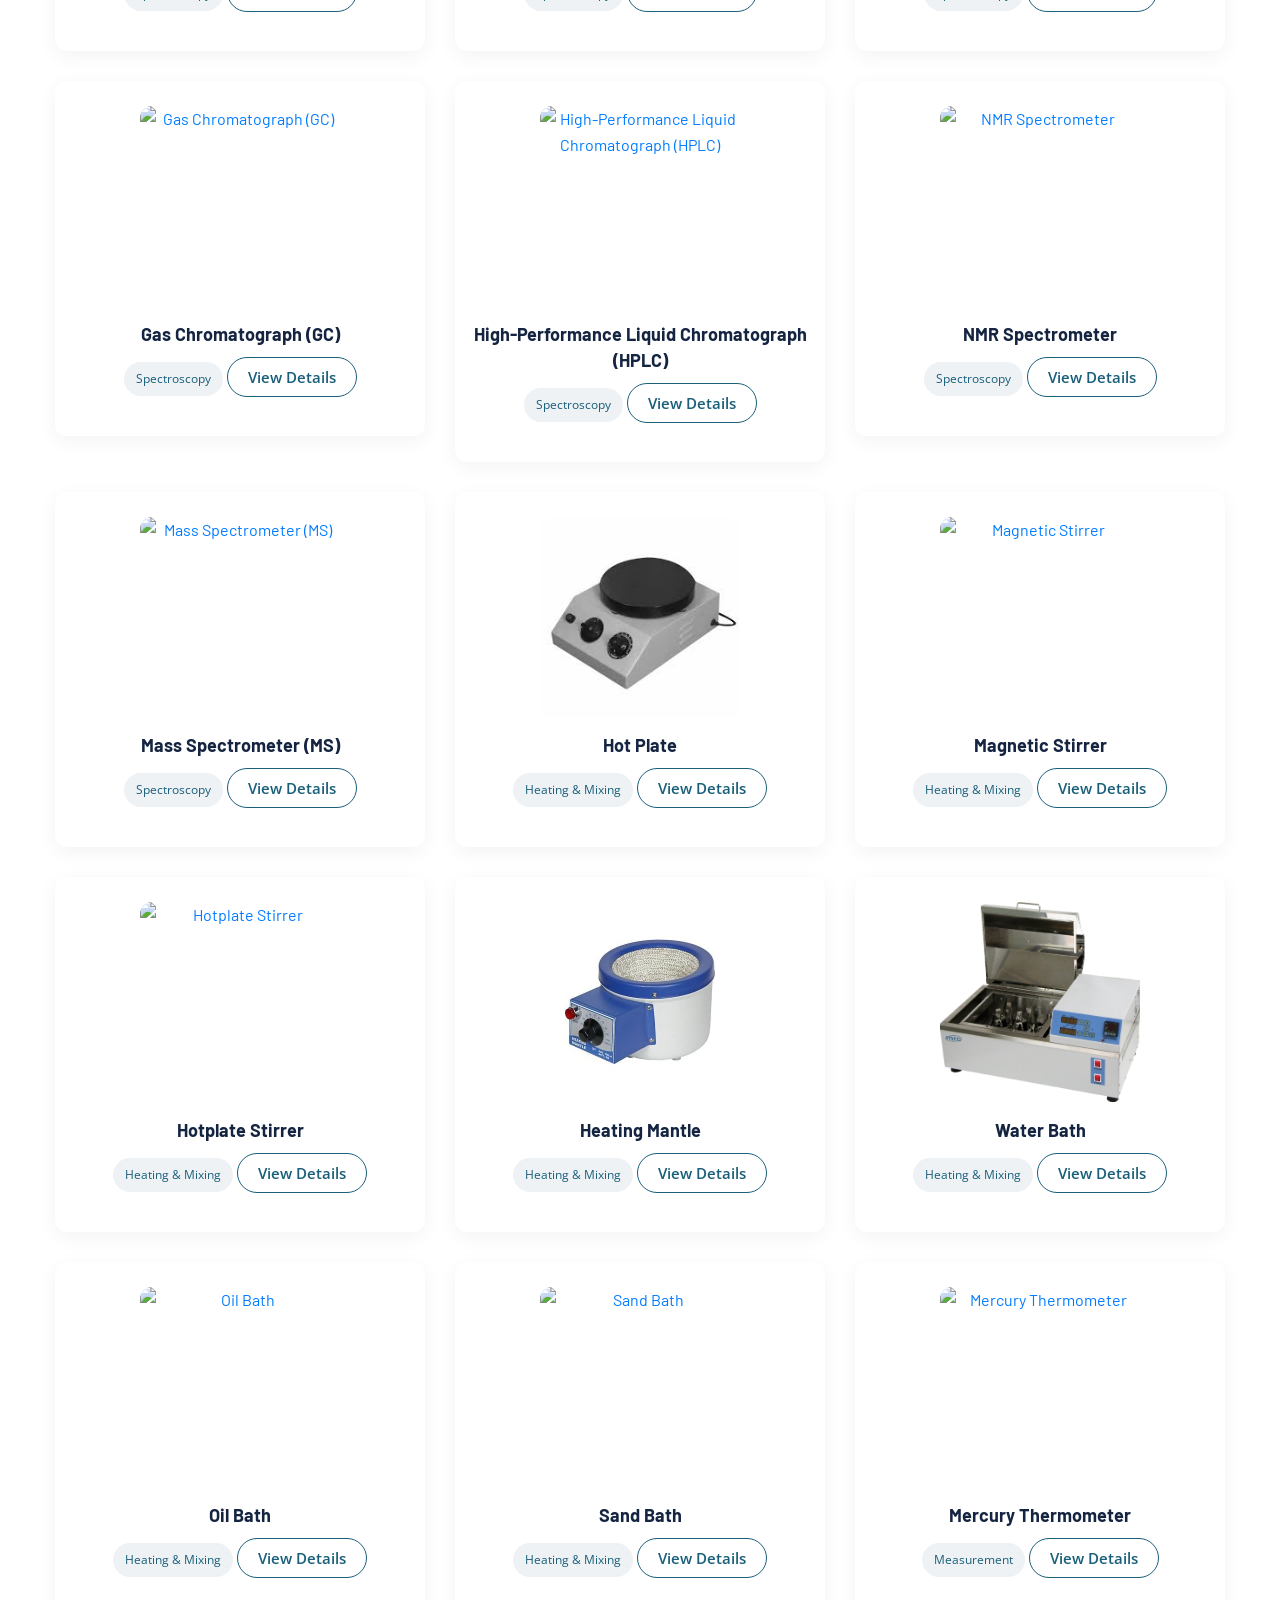
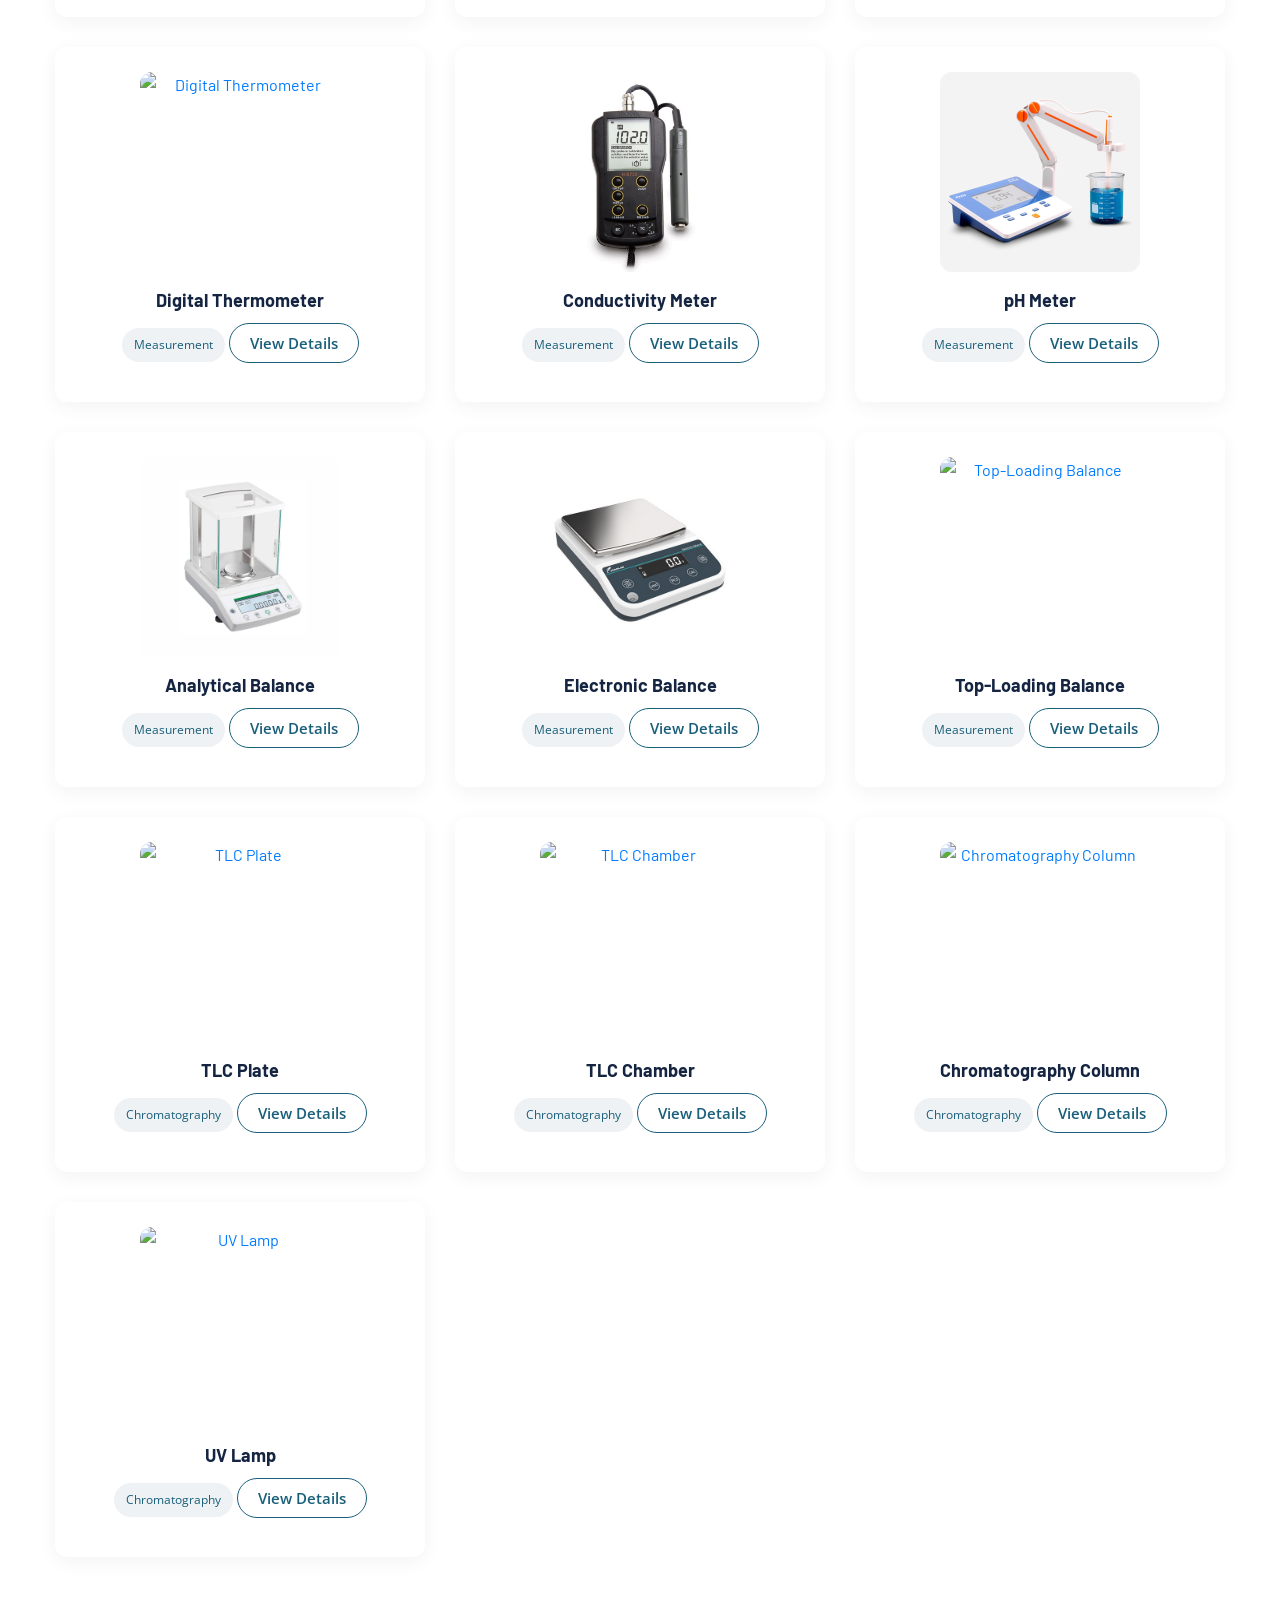
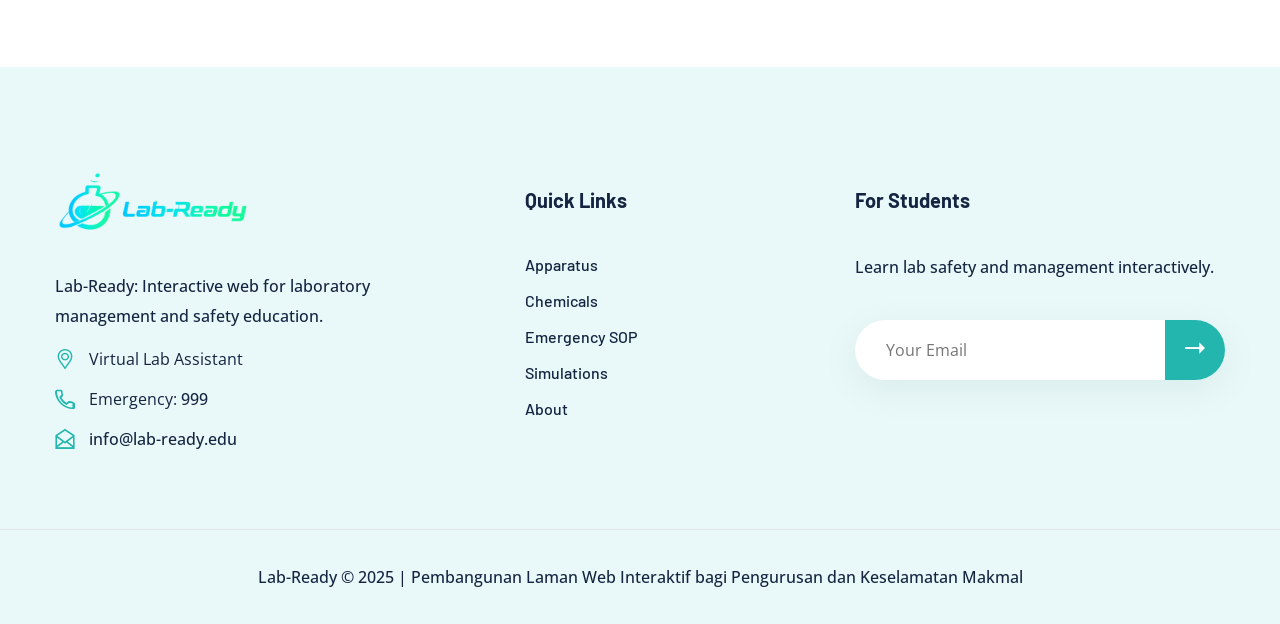
==== commit fc10de2d: "commit" ====
--- a/Laborex Pack/Laborex/apparatus.html
+++ b/Laborex Pack/Laborex/apparatus.html
@@ -38,12 +38,13 @@
     background: #f0f4f8;
     color: #1a2b4c;
     border: none;
-    padding: 8px 24px;
+    padding: 8px 12px;
     margin: 5px;
     border-radius: 30px;
     font-weight: 600;
     transition: 0.3s;
     cursor: pointer;
+    font-size: 13px;
 }
 .filter-btn.active, .filter-btn:hover {
     background: #1a2b4c;
@@ -288,11 +289,11 @@
         </div>
     </section>
 
-    <!-- Search & Filter -->
+    <!-- Search & Filter (updated categories) -->
     <section class="apparatus-grid">
         <div class="auto-container">
             <div class="search-box">
-                <input type="text" id="searchInput" placeholder="🔍 Search apparatus... (e.g., Beaker, Burette)">
+                <input type="text" id="searchInput" placeholder="🔍 Search apparatus... (e.g., Beaker, Spectrophotometer)">
             </div>
             <div class="filter-bar" id="filterBar">
                 <button class="filter-btn active" data-category="all">All</button>
@@ -301,6 +302,10 @@
                 <button class="filter-btn" data-category="Heating">Heating</button>
                 <button class="filter-btn" data-category="Measuring">Measuring</button>
                 <button class="filter-btn" data-category="Safety Equipment">Safety Equipment</button>
+                <button class="filter-btn" data-category="Spectroscopy">Spectroscopy</button>
+                <button class="filter-btn" data-category="Heating & Mixing">Heating & Mixing</button>
+                <button class="filter-btn" data-category="Measurement">Measurement</button>
+                <button class="filter-btn" data-category="Chromatography">Chromatography</button>
             </div>
             <div class="row" id="apparatusContainer">
                 <!-- Cards injected by JS -->
@@ -408,10 +413,10 @@
 function getImageFileName(name) {
     return name
         .toLowerCase()
-        .replace(/[\(\)]/g, '')               // remove parentheses
-        .replace(/[^a-z0-9]+/g, '-')          // replace spaces/special chars with hyphen
-        .replace(/^-|-$/g, '')                // remove leading/trailing hyphen
-        + '.jpg';                             // file extension – change to .png if needed
+        .replace(/[\(\)]/g, '')
+        .replace(/[^a-z0-9]+/g, '-')
+        .replace(/^-|-$/g, '')
+        + '.jpg';
 }
 
 // Hide preloader after page load
@@ -420,8 +425,9 @@
     if (preloader) preloader.style.display = 'none';
 });
 
-// APPARATUS DATA (full list)
+// APPARATUS DATA (original + new items from client)
 const apparatusData = [
+    // ========== ORIGINAL GLASSWARE ==========
     { name: "Beaker", category: "Glassware", storage: "Stack upside down on drying rack.", usage: "Mixing, heating liquids. Not for precise volume.", type: "Borosilicate glass, plastic. Sizes: 50-1000mL." },
     { name: "Erlenmeyer Flask (Conical Flask)", category: "Glassware", storage: "On shelves, avoid rim chipping.", usage: "Swirling liquids, titration.", type: "Conical shape, narrow neck." },
     { name: "Volumetric Flask", category: "Glassware", storage: "Stoppered, upright in cabinet.", usage: "Precise solution preparation.", type: "Glass, single calibration mark." },
@@ -440,6 +446,7 @@
     { name: "Crucible", category: "Glassware", storage: "With lid, in desiccator.", usage: "Heating solids to high temperatures.", type: "Porcelain, metal." },
     { name: "Desiccator", category: "Glassware", storage: "On bench with lid sealed.", usage: "Drying substances.", type: "Glass with airtight lid." },
     { name: "Distillation Apparatus", category: "Glassware", storage: "Disassembled in padded box.", usage: "Separating liquids by boiling point.", type: "Glass set with condenser." },
+    // ========== ORIGINAL SUPPORT & HANDLING ==========
     { name: "Retort Stand (Ring Stand)", category: "Support & Handling", storage: "Upright on shelf.", usage: "Supporting clamps and apparatus.", type: "Metal rod + heavy base." },
     { name: "Iron Ring", category: "Support & Handling", storage: "Hanging on pegboard.", usage: "Holding wire gauze or clay triangle.", type: "Cast iron with clamp." },
     { name: "Clamps and Holders", category: "Support & Handling", storage: "Organised by size.", usage: "Holding burettes, flasks.", type: "Metal with rubber grips." },
@@ -449,17 +456,20 @@
     { name: "Spatula", category: "Support & Handling", storage: "In drawer or beaker.", usage: "Transferring solids.", type: "Stainless steel, porcelain." },
     { name: "Scoopula", category: "Support & Handling", storage: "In drawer.", usage: "Scooping powders.", type: "Metal." },
     { name: "Wire Gauze", category: "Support & Handling", storage: "Flat on shelf.", usage: "Supporting beakers on tripod.", type: "Metal mesh with ceramic centre." },
+    // ========== ORIGINAL HEATING ==========
     { name: "Bunsen Burner", category: "Heating", storage: "Securely on base, gas hose attached.", usage: "Heating, sterilizing, combustion.", type: "Adjustable air hole." },
     { name: "Hot Plate", category: "Heating", storage: "On bench, cord wrapped.", usage: "Heating liquids indirectly.", type: "Electric, ceramic top." },
     { name: "Water Bath", category: "Heating", storage: "Empty, dry.", usage: "Incubation at constant temperature.", type: "Electric or simple container." },
     { name: "Heating Mantle", category: "Heating", storage: "Hanging or on shelf.", usage: "Heating round-bottom flasks.", type: "Fiberglass, electric." },
     { name: "Drying Oven", category: "Heating", storage: "On bench, vented.", usage: "Drying glassware or samples.", type: "Electric, temperature controlled." },
+    // ========== ORIGINAL MEASURING ==========
     { name: "Analytical Balance", category: "Measuring", storage: "On vibration-free bench, levelled.", usage: "Precise mass measurement (0.0001g).", type: "Digital, enclosed draft shield." },
     { name: "Electronic Balance", category: "Measuring", storage: "On flat surface.", usage: "Mass measurement (0.01g - 0.1g).", type: "Digital." },
     { name: "Thermometer", category: "Measuring", storage: "In protective case.", usage: "Measuring temperature.", type: "Mercury, alcohol, digital." },
     { name: "pH Meter", category: "Measuring", storage: "Electrode stored in buffer.", usage: "Measuring pH of solutions.", type: "Electronic with probe." },
     { name: "Conductivity Meter", category: "Measuring", storage: "Electrode clean and dry.", usage: "Measuring electrical conductivity.", type: "Portable or benchtop." },
-    { name: "Spectrophotometer", category: "Measuring", storage: "Covered, dust-free.", usage: "Measuring light absorbance.", type: "UV-Vis, single beam." },
+    { name: "Spectrophotometer", category: "Measuring", storage: "Covered, dust-free.", usage: "Measuring light absorbance.", type: "UV-Vis, single beam." }, // moved to spectroscopy later
+    // ========== ORIGINAL SAFETY EQUIPMENT ==========
     { name: "Safety Goggles", category: "Safety Equipment", storage: "Clean, in case.", usage: "Protecting eyes from splashes.", type: "Chemical splash goggles." },
     { name: "Laboratory Coat", category: "Safety Equipment", storage: "Hanging.", usage: "Protecting skin and clothing.", type: "Cotton, polyester." },
     { name: "Chemical-Resistant Gloves", category: "Safety Equipment", storage: "Dry, away from sunlight.", usage: "Handling hazardous chemicals.", type: "Nitrile, neoprene." },
@@ -468,8 +478,52 @@
     { name: "Eyewash Station", category: "Safety Equipment", storage: "Unobstructed, tested weekly.", usage: "Flushing eyes after chemical splash.", type: "Plumbed or portable." },
     { name: "Safety Shower", category: "Safety Equipment", storage: "Clear access.", usage: "Emergency body rinse.", type: "Plumbed." },
     { name: "First Aid Kit", category: "Safety Equipment", storage: "Visible, accessible.", usage: "Treating minor injuries.", type: "Wall-mounted box." },
-    { name: "Chemical Spill Kit", category: "Safety Equipment", storage: "Near chemical storage.", usage: "Containing and neutralising spills.", type: "Contains absorbents, neutralisers, PPE." }
+    { name: "Chemical Spill Kit", category: "Safety Equipment", storage: "Near chemical storage.", usage: "Containing and neutralising spills.", type: "Contains absorbents, neutralisers, PPE." },
+    // ========== NEW SAFETY ITEMS (mask, blanket, glove types) ==========
+    { name: "Face Mask", category: "Safety Equipment", storage: "Clean, dry area.", usage: "Protecting from inhalation of dust or vapours.", type: "Surgical, N95, reusable cloth." },
+    { name: "Fire Blanket", category: "Safety Equipment", storage: "Visible, accessible wall mount.", usage: "Smothering small fires or wrapping around person on fire.", type: "Wool, fiberglass." },
+    { name: "Nitrile Gloves", category: "Safety Equipment", storage: "Box, away from sunlight.", usage: "Chemical resistance, puncture resistant.", type: "Nitrile, powder-free." },
+    { name: "Vinyl Gloves", category: "Safety Equipment", storage: "Box, room temperature.", usage: "General protection, low chemical resistance.", type: "Vinyl, disposable." },
+    { name: "Latex Gloves", category: "Safety Equipment", storage: "Box, away from heat.", usage: "Good dexterity, allergen risk.", type: "Natural rubber latex." },
+
+    // ========== NEW SPECTROSCOPY INSTRUMENTS ==========
+    { name: "UV-Visible Spectrophotometer", category: "Spectroscopy", storage: "Covered, dust-free, away from vibrations.", usage: "Measuring absorbance/transmittance of UV and visible light.", type: "Double beam, single beam." },
+    { name: "Colorimeter", category: "Spectroscopy", storage: "Clean, dry, with calibration standards.", usage: "Measuring colour intensity for concentration analysis.", type: "Filter-based, LED." },
+    { name: "FTIR Spectrometer", category: "Spectroscopy", storage: "Dry environment (moisture sensitive).", usage: "Identifying functional groups via infrared absorption.", type: "Benchtop, portable." },
+    { name: "Atomic Absorption Spectrometer (AAS)", category: "Spectroscopy", storage: "Stable bench, with gas supply.", usage: "Quantitative metal analysis.", type: "Flame, graphite furnace." },
+    { name: "Flame Photometer", category: "Spectroscopy", storage: "Dust-free, with fuel gas connected.", usage: "Measuring alkali and alkaline earth metals.", type: "Single-channel, multi-channel." },
+    { name: "Gas Chromatograph (GC)", category: "Spectroscopy", storage: "Clean, with carrier gas supply.", usage: "Separating and analysing volatile compounds.", type: "With FID, TCD detector." },
+    { name: "High-Performance Liquid Chromatograph (HPLC)", category: "Spectroscopy", storage: "Stable bench, solvent bottles attached.", usage: "Separating and analysing non-volatile compounds.", type: "Isocratic, gradient." },
+    { name: "NMR Spectrometer", category: "Spectroscopy", storage: "Shielded room, cryogen filled.", usage: "Structural elucidation of organic compounds.", type: "300MHz, 400MHz, 600MHz." },
+    { name: "Mass Spectrometer (MS)", category: "Spectroscopy", storage: "Clean, vibration-free bench.", usage: "Determining molecular mass and structure.", type: "Quadrupole, TOF, ion trap." },
+
+    // ========== NEW HEATING & MIXING EQUIPMENT ==========
+    { name: "Hot Plate", category: "Heating & Mixing", storage: "On bench, cord wrapped.", usage: "Heating samples.", type: "Ceramic top, digital." },
+    { name: "Magnetic Stirrer", category: "Heating & Mixing", storage: "With stir bar stored nearby.", usage: "Stirring liquids using magnetic field.", type: "Single position, multi-position." },
+    { name: "Hotplate Stirrer", category: "Heating & Mixing", storage: "On bench, away from flammables.", usage: "Heating and stirring simultaneously.", type: "Combined unit." },
+    { name: "Heating Mantle", category: "Heating & Mixing", storage: "Hanging or on shelf.", usage: "Heating round-bottom flasks.", type: "Fiberglass, temperature controlled." },
+    { name: "Water Bath", category: "Heating & Mixing", storage: "Empty, dry, clean.", usage: "Controlled heating (up to 100°C).", type: "Digital, shaking." },
+    { name: "Oil Bath", category: "Heating & Mixing", storage: "Covered, with oil inside.", usage: "High‑temperature heating (>100°C).", type: "Silicone oil, mineral oil." },
+    { name: "Sand Bath", category: "Heating & Mixing", storage: "Sand filled container.", usage: "Uniform heating for irregular vessels.", type: "Simple metal pan with sand." },
+
+    // ========== NEW MEASUREMENT DEVICES (temperature, pH, conductivity, balances) ==========
+    { name: "Mercury Thermometer", category: "Measurement", storage: "In protective case, upright.", usage: "Accurate temperature measurement (mercury).", type: "Mercury-in-glass, various ranges." },
+    { name: "Digital Thermometer", category: "Measurement", storage: "With probe, clean.", usage: "Accurate temperature monitoring.", type: "Thermocouple, thermistor." },
+    { name: "Conductivity Meter", category: "Measurement", storage: "Electrode stored in water or dry (according to type).", usage: "Measuring electrical conductivity of solutions.", type: "Portable, benchtop." },
+    { name: "pH Meter", category: "Measurement", storage: "Electrode stored in buffer solution.", usage: "pH determination of solutions.", type: "Laboratory grade, portable." },
+    { name: "Analytical Balance", category: "Measurement", storage: "Vibration-free bench, levelled.", usage: "High-precision weighing (±0.0001 g).", type: "Enclosed draft shield." },
+    { name: "Electronic Balance", category: "Measurement", storage: "On flat surface.", usage: "Routine weighing (0.01g–0.1g).", type: "Digital, top-loading." },
+    { name: "Top-Loading Balance", category: "Measurement", storage: "On bench, calibrated.", usage: "General mass measurement (0.1g–0.01g).", type: "Digital, mechanical." },
+
+    // ========== NEW CHROMATOGRAPHY APPARATUS ==========
+    { name: "TLC Plate", category: "Chromatography", storage: "In closed container, away from moisture.", usage: "Thin Layer Chromatography – compound separation.", type: "Silica gel, alumina, cellulose." },
+    { name: "TLC Chamber", category: "Chromatography", storage: "Clean, with lid.", usage: "Solvent development for TLC plates.", type: "Glass or metal with lid." },
+    { name: "Chromatography Column", category: "Chromatography", storage: "Vertical, with stopcock closed.", usage: "Column chromatography – purification of compounds.", type: "Glass with frit, PTFE stopcock." },
+    { name: "UV Lamp", category: "Chromatography", storage: "In protective housing.", usage: "Visualising spots on TLC plates.", type: "254nm, 365nm dual wavelength." }
 ];
+
+// Remove duplicate spectrophotometer from Measuring if needed? we keep it separate; but we have a new UV-Vis spectrophotometer under Spectroscopy.
+// Also note the original Spectrophotometer under Measuring remains; but for consistency we keep both.
 
 function renderCards(filterCategory = "all", searchTerm = "") {
     const container = document.getElementById("apparatusContainer");
@@ -484,12 +538,10 @@
         return;
     }
     filtered.forEach(item => {
-        // Generate local image path based on name
         const imageName = getImageFileName(item.name);
         const imgPath = `assets/images/apparatus/${imageName}`;
-        const fullImgPath = imgPath;  // same for fullscreen – you can change to a larger folder if needed
-        // Fallback placeholder if image doesn't exist (onerror will handle it)
-        const fallbackPlaceholder = `https://placehold.co/200x200?text=${encodeURIComponent(item.name.substring(0,15))}`;
+        const fullImgPath = imgPath;
+        const fallbackPlaceholder = `https://placehold.co/200x200?text=${encodeURIComponent(item.name.substring(0,20))}`;
         
         const col = document.createElement("div");
         col.className = "col-lg-4 col-md-6 col-sm-12";
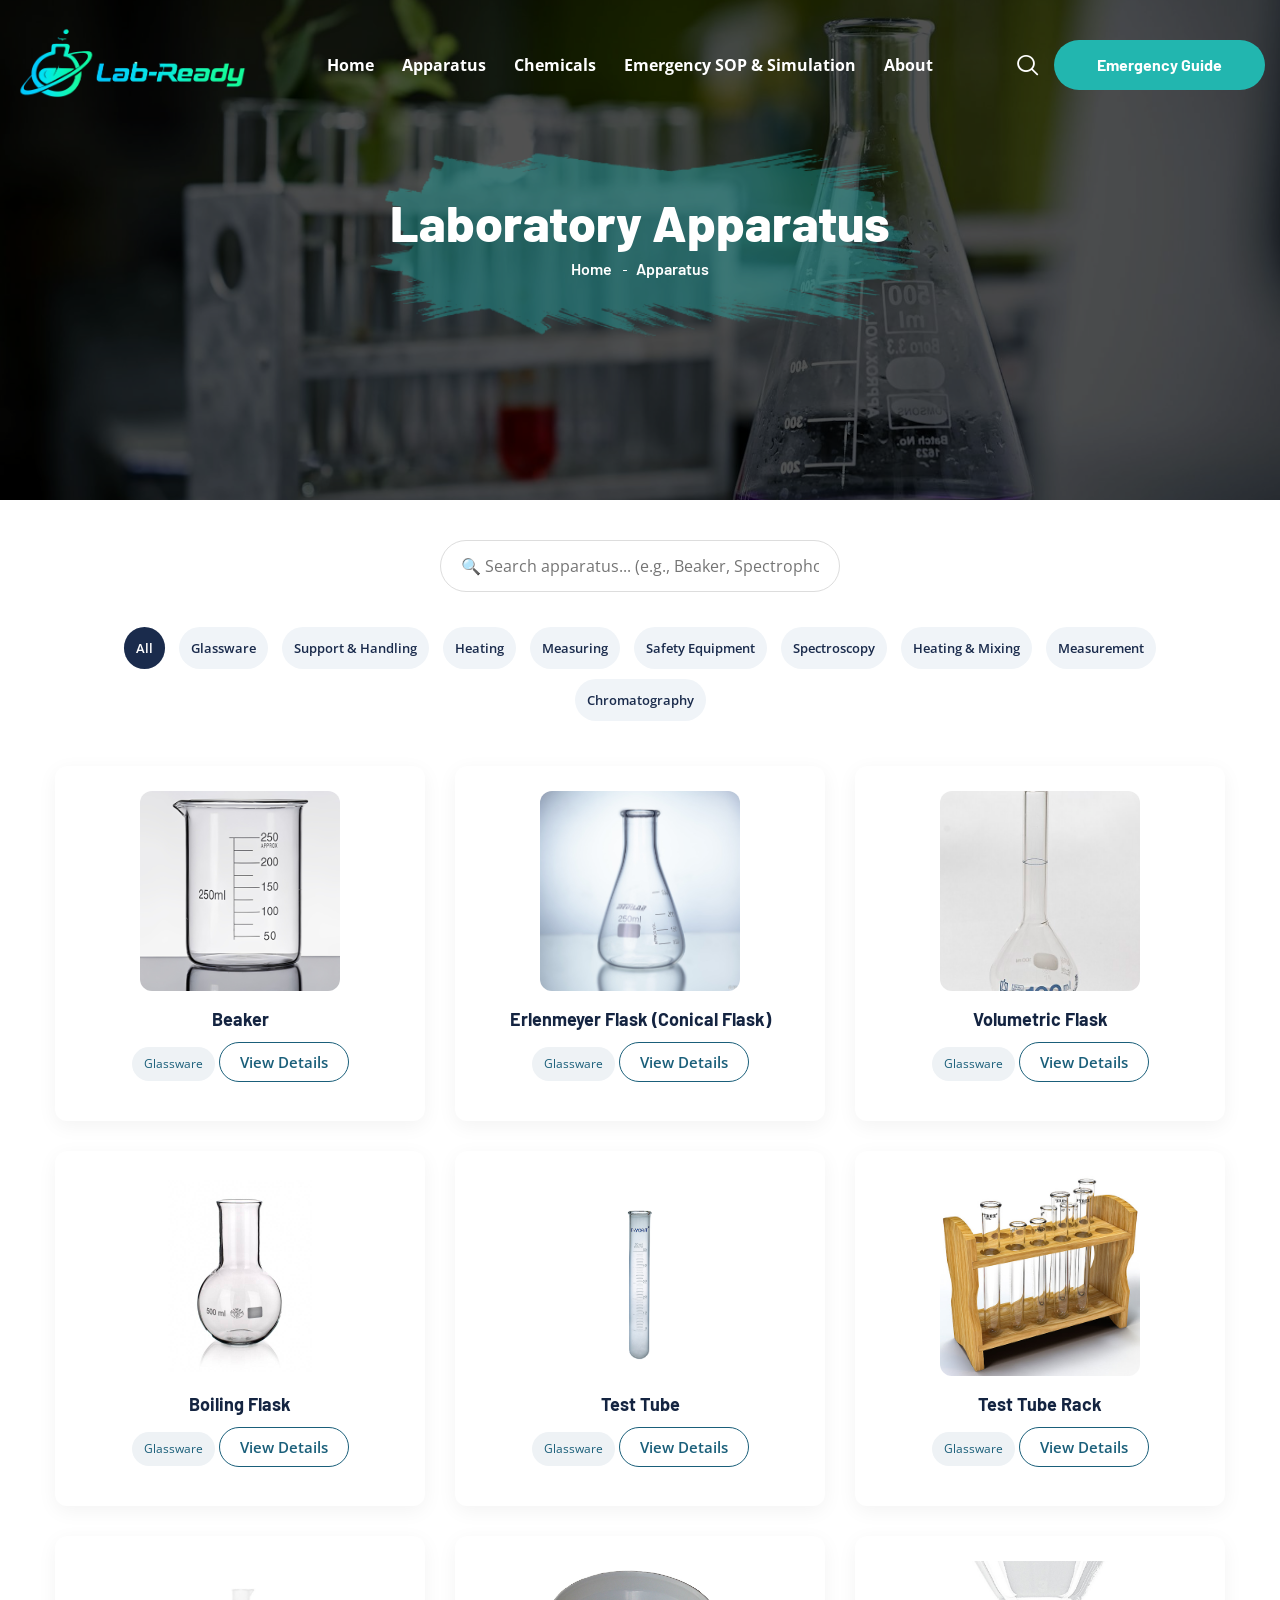
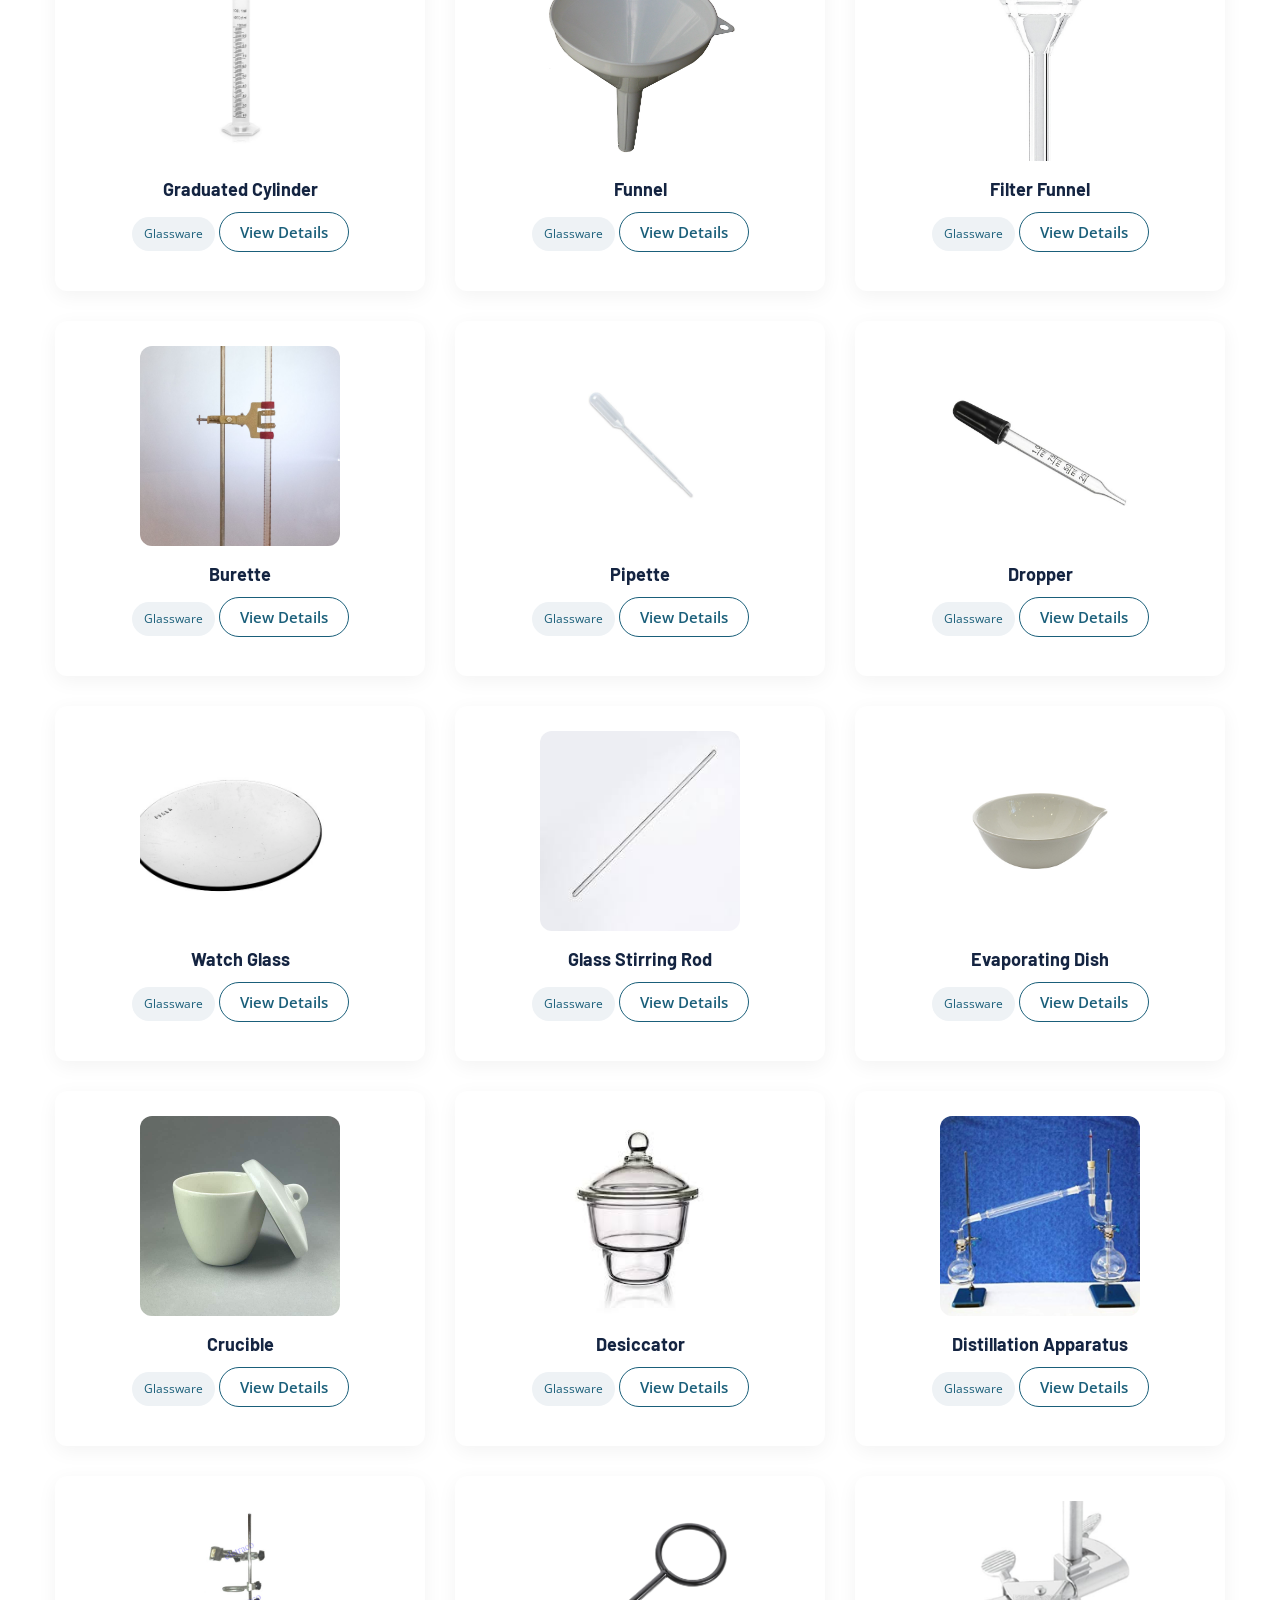
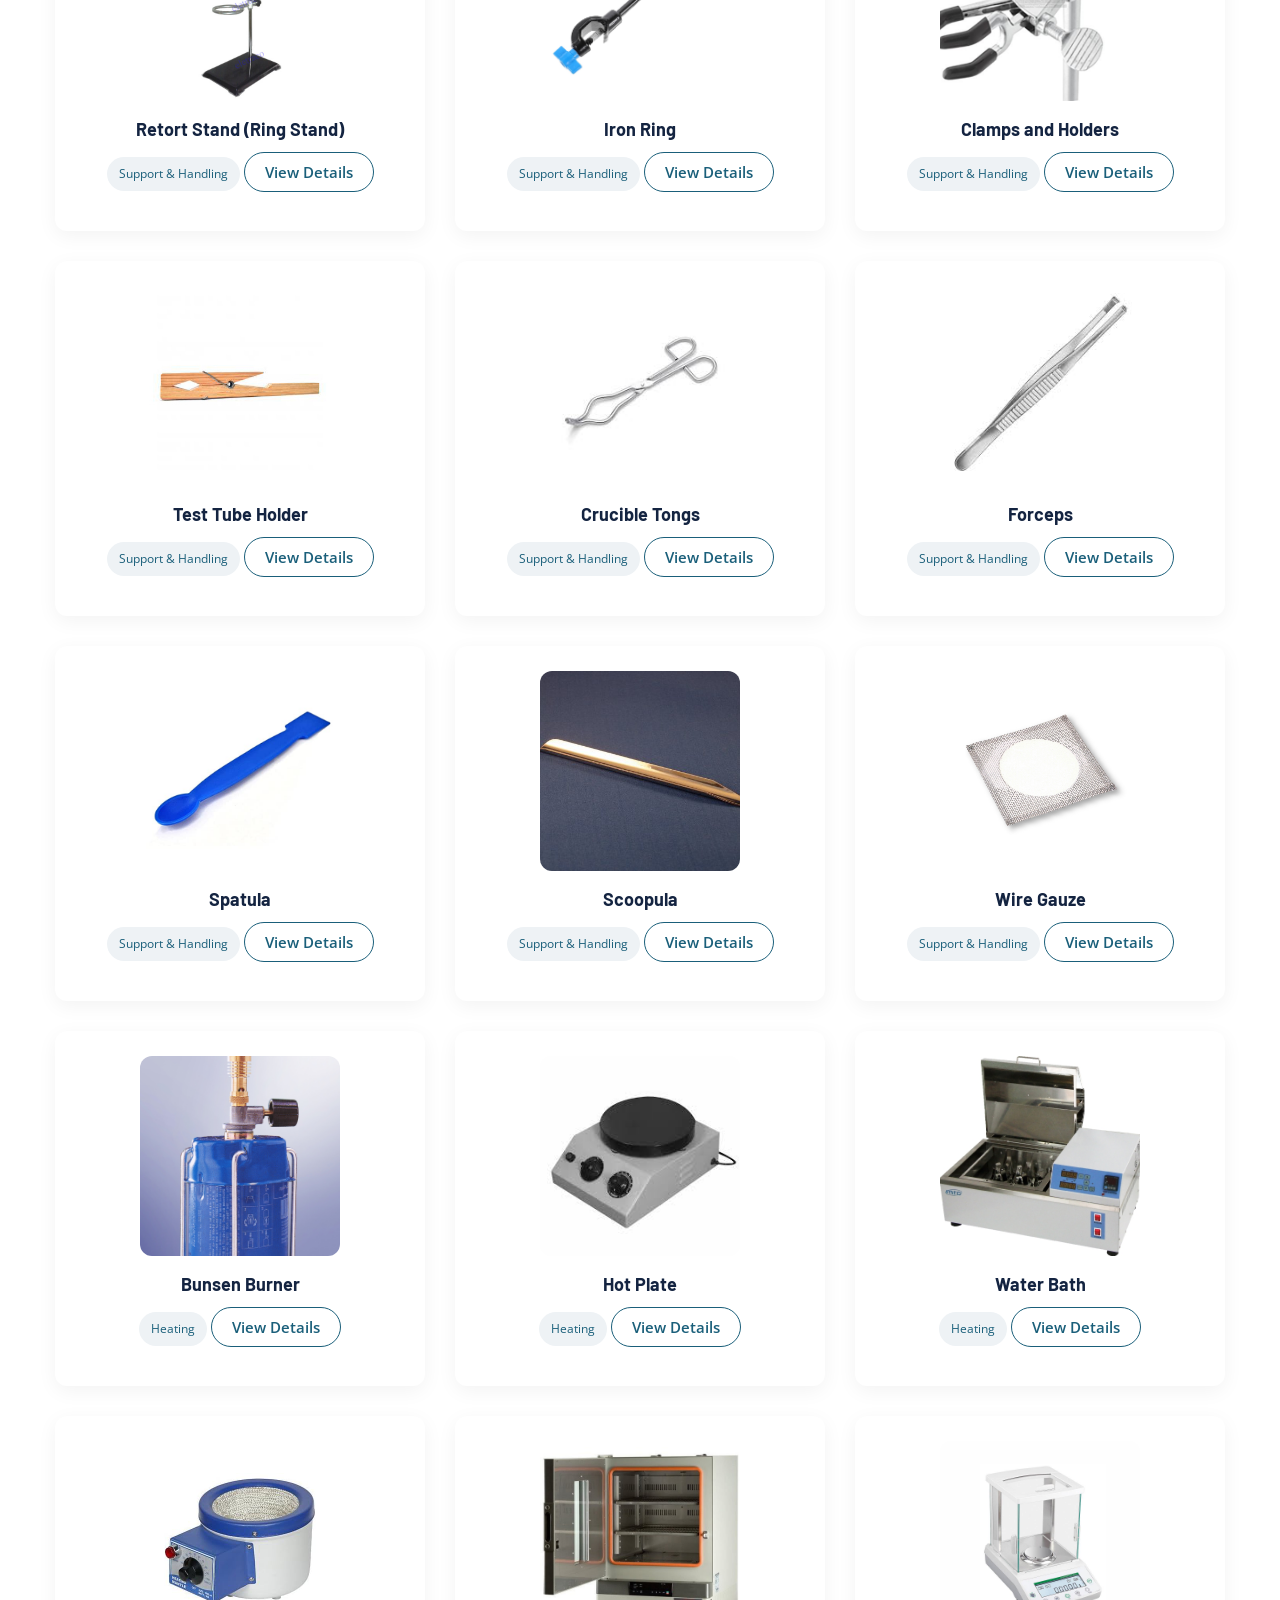
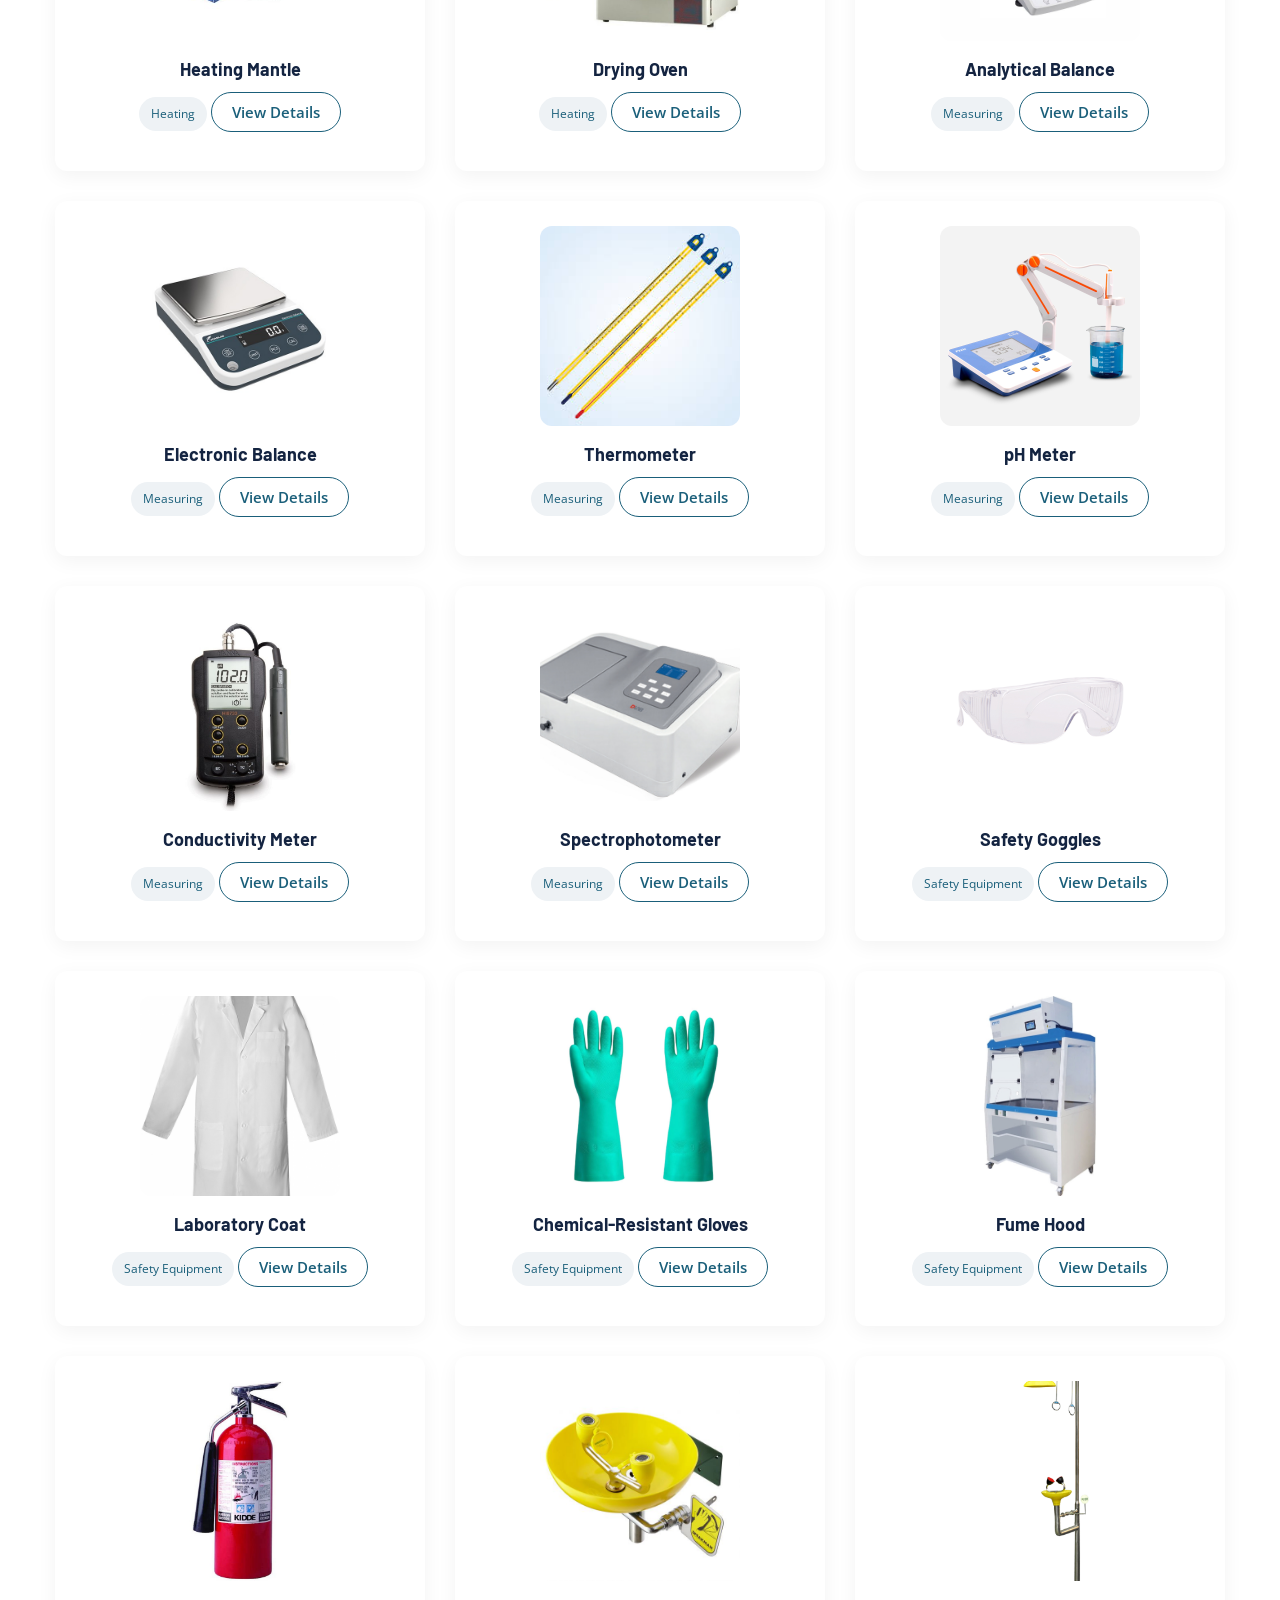
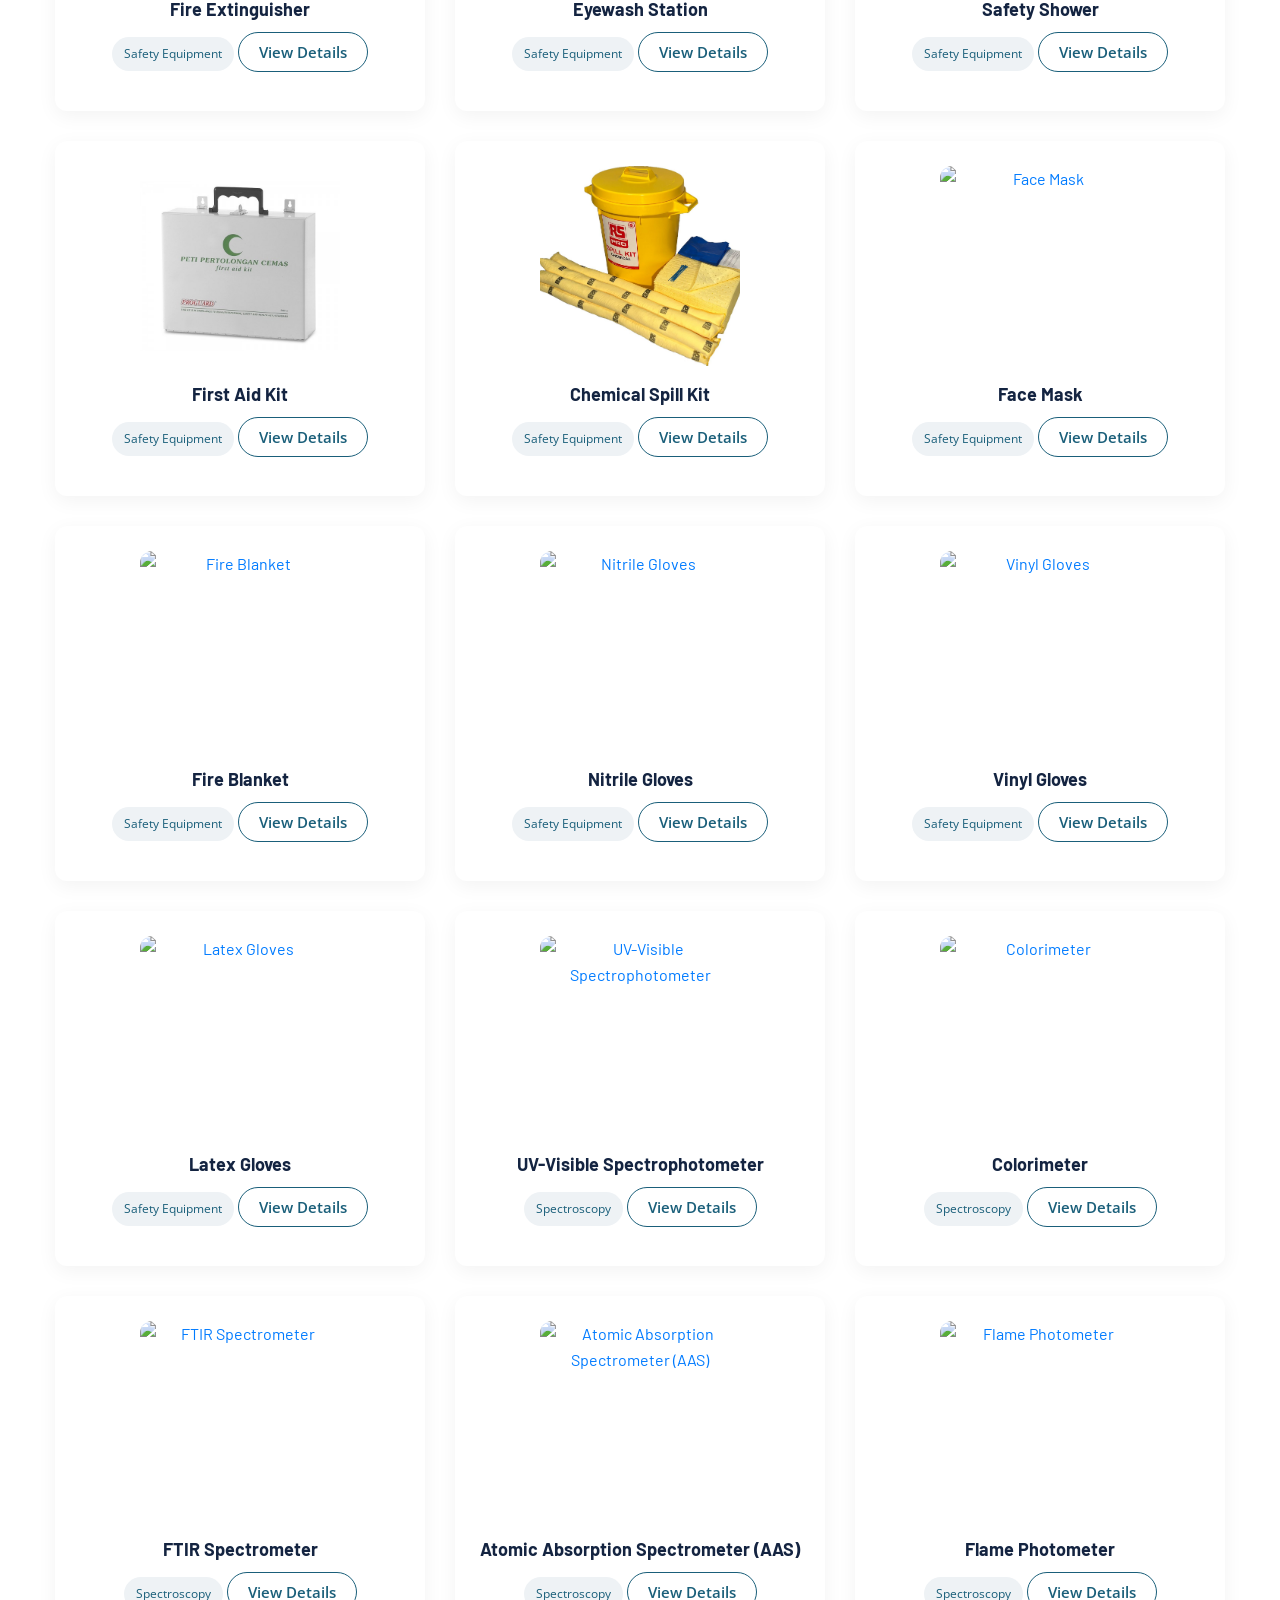
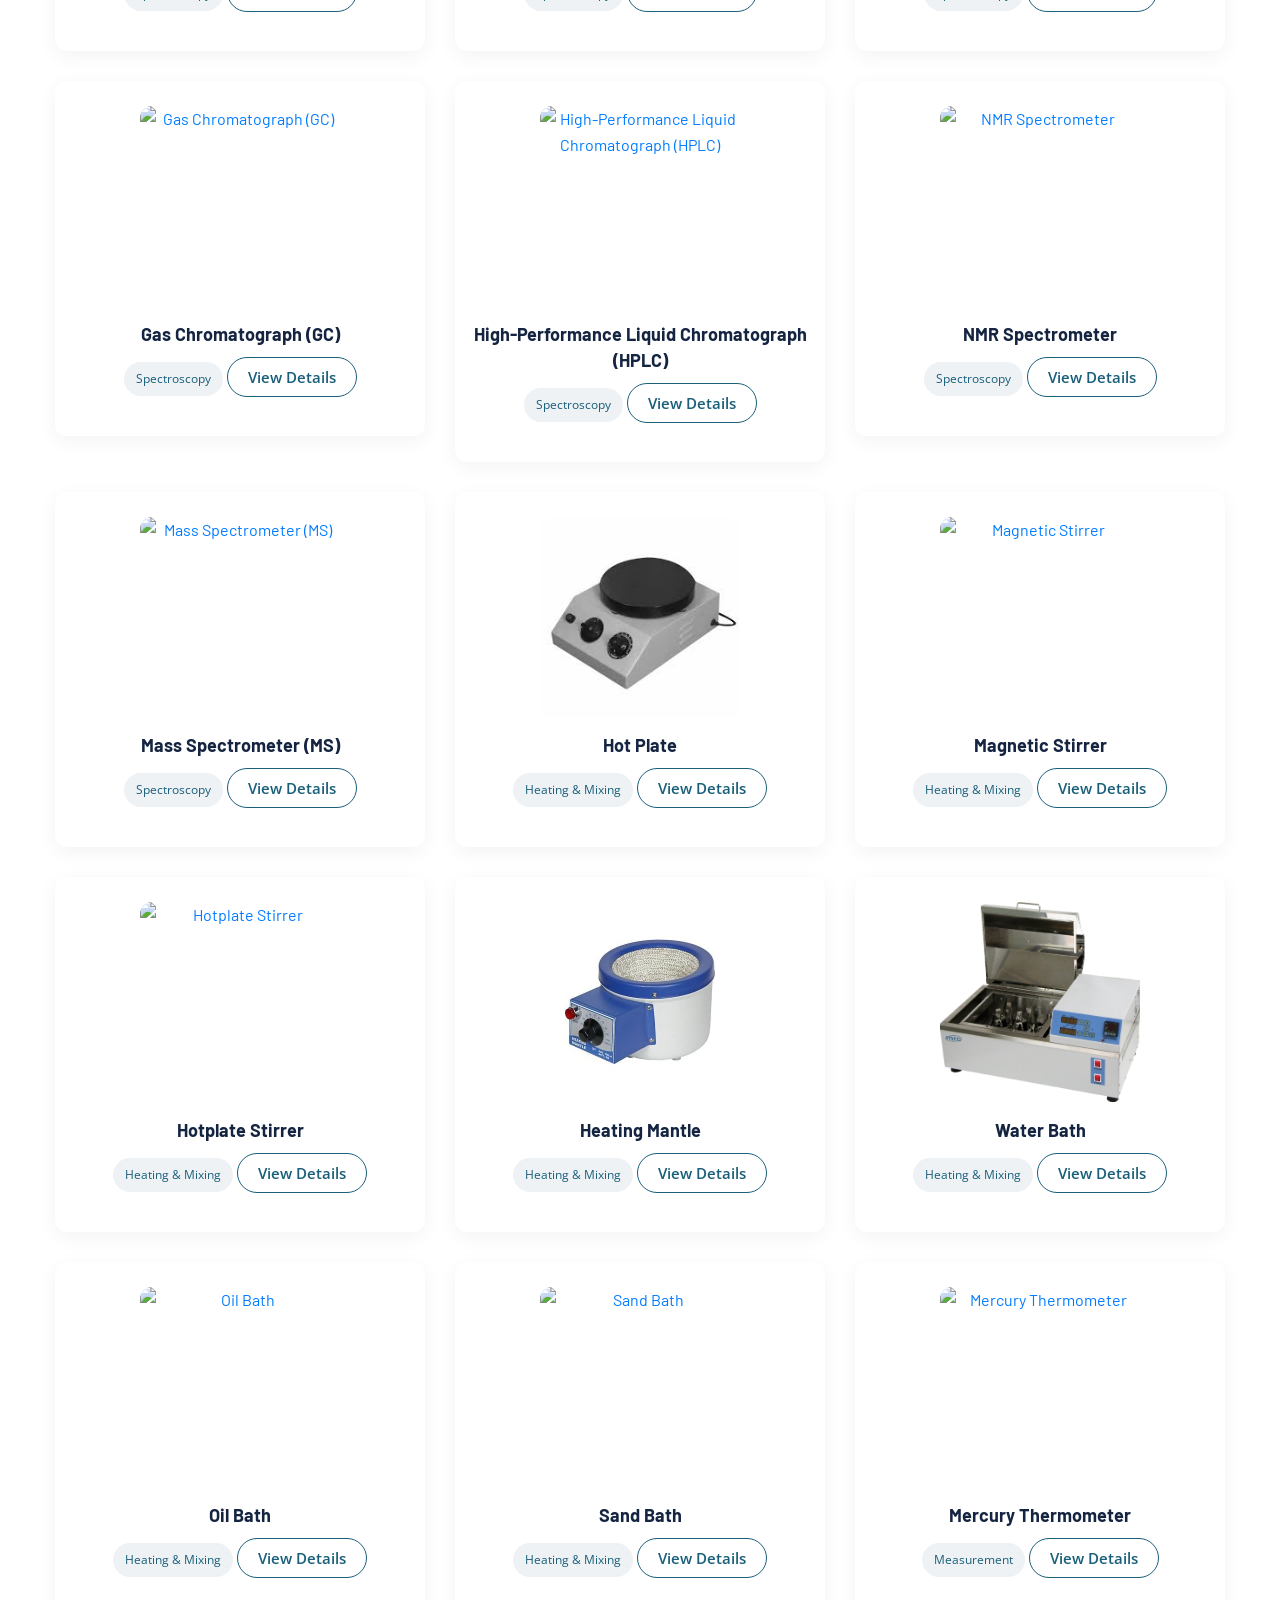
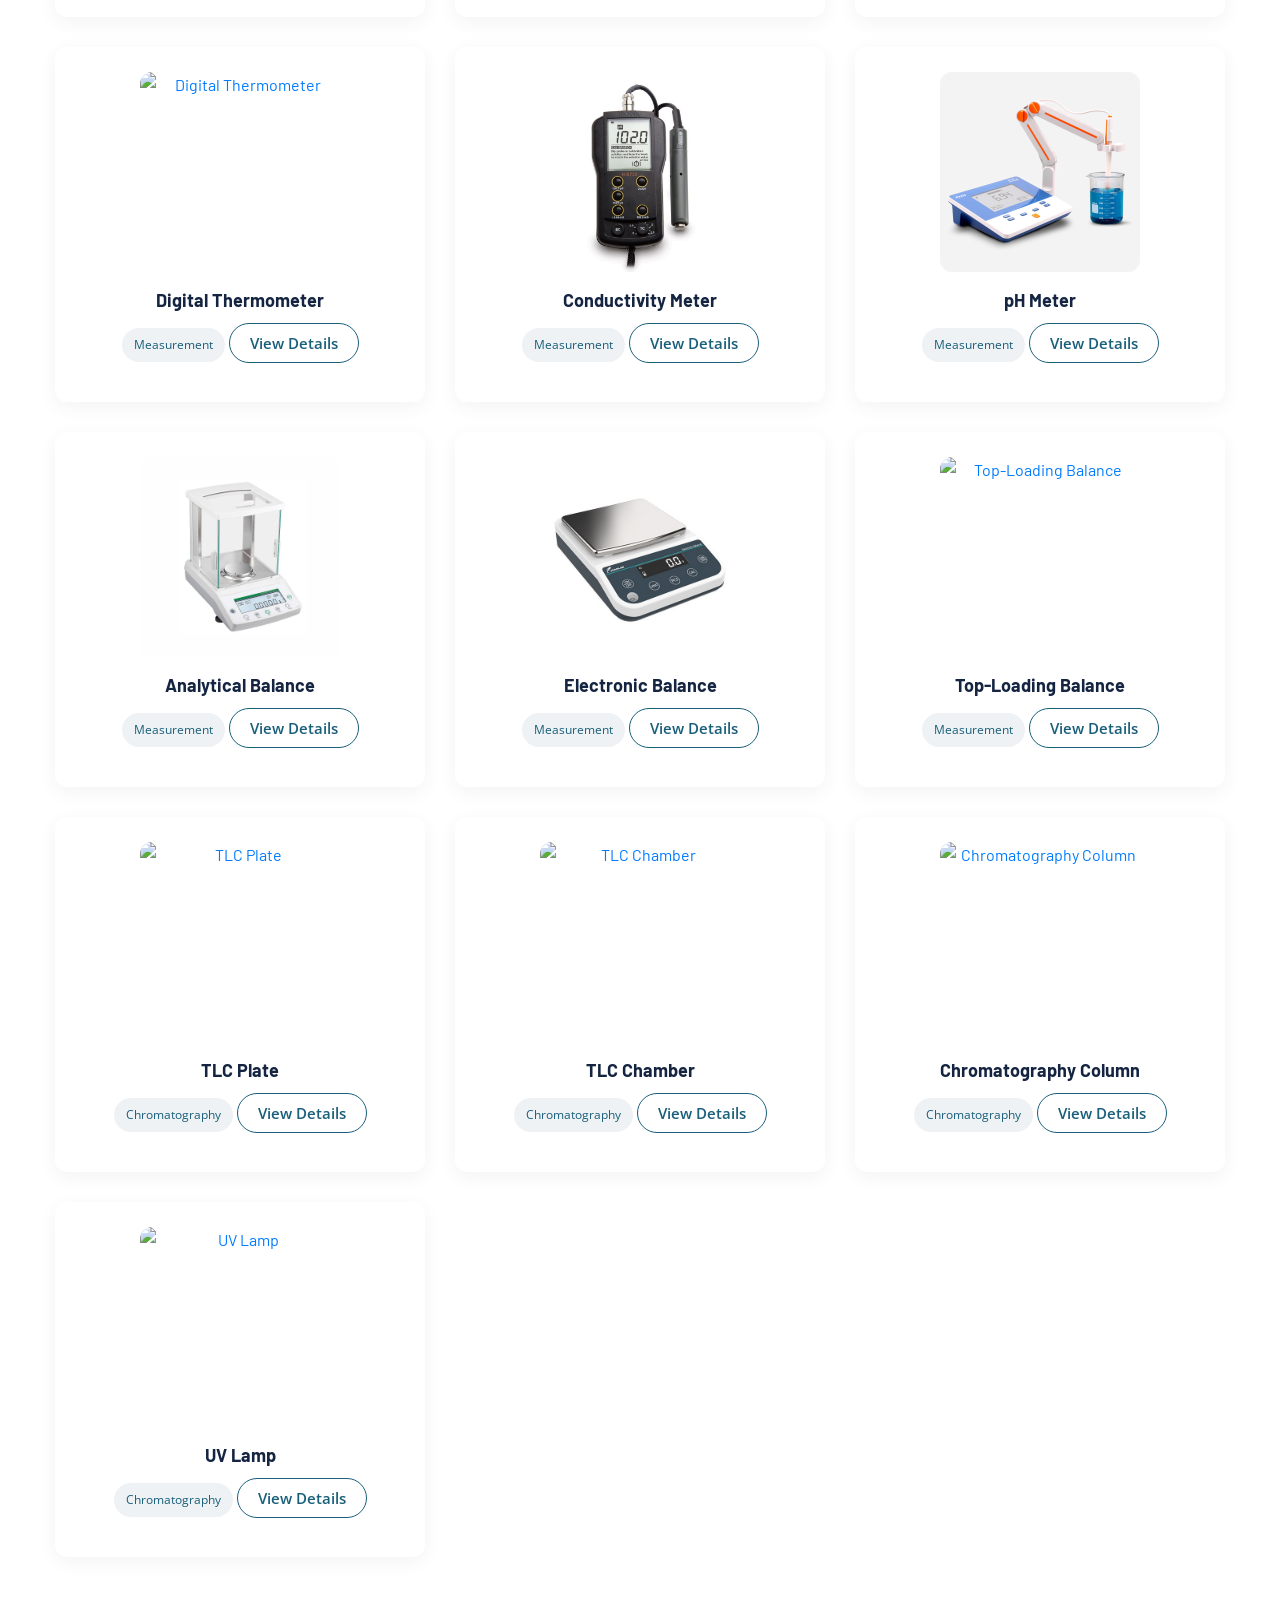
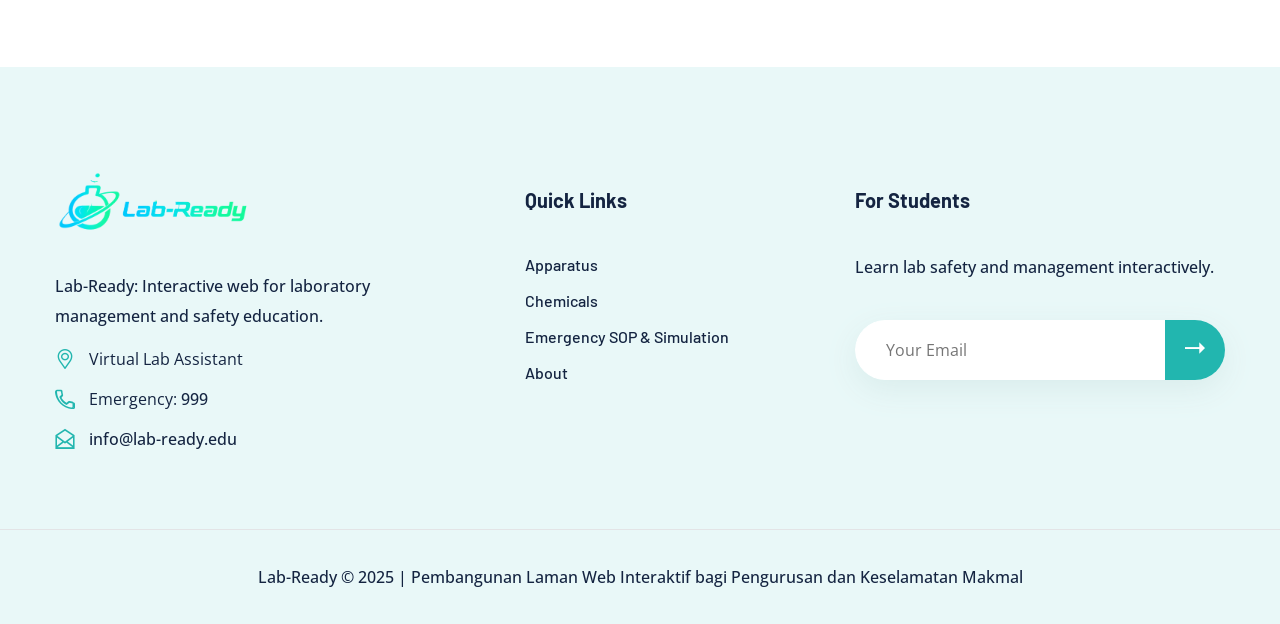
==== commit e129246c: "commit" ====
--- a/Laborex Pack/Laborex/apparatus.html
+++ b/Laborex Pack/Laborex/apparatus.html
@@ -230,8 +230,7 @@
                                 <li><a href="index.html">Home</a></li>
                                 <li class="current"><a href="apparatus.html">Apparatus</a></li>
                                 <li><a href="chemicals.html">Chemicals</a></li>
-                                <li><a href="emergency.html">Emergency SOP</a></li>
-                                <li><a href="videos.html">Simulations</a></li>
+                                <li><a href="emergency.html">Emergency SOP & Simulation</a></li>
                                 <li><a href="index.html#about">About</a></li>
                             </ul>
                         </div>
@@ -340,8 +339,7 @@
                                 <ul class="links-list clearfix">
                                     <li><a href="apparatus.html">Apparatus</a></li>
                                     <li><a href="chemicals.html">Chemicals</a></li>
-                                    <li><a href="emergency.html">Emergency SOP</a></li>
-                                    <li><a href="videos.html">Simulations</a></li>
+                                    <li><a href="emergency.html">Emergency SOP & Simulation</a></li>
                                     <li><a href="index.html#about">About</a></li>
                                 </ul>
                             </div>
--- a/Laborex Pack/Laborex/assets/css/style.css
+++ b/Laborex Pack/Laborex/assets/css/style.css
@@ -4264,7 +4264,7 @@
 /** about-style-two **/
 
 .about-style-two{
-  padding-bottom: 144px;
+  padding-bottom: 330px;
 }
 
 .image_block_3 .image-box{
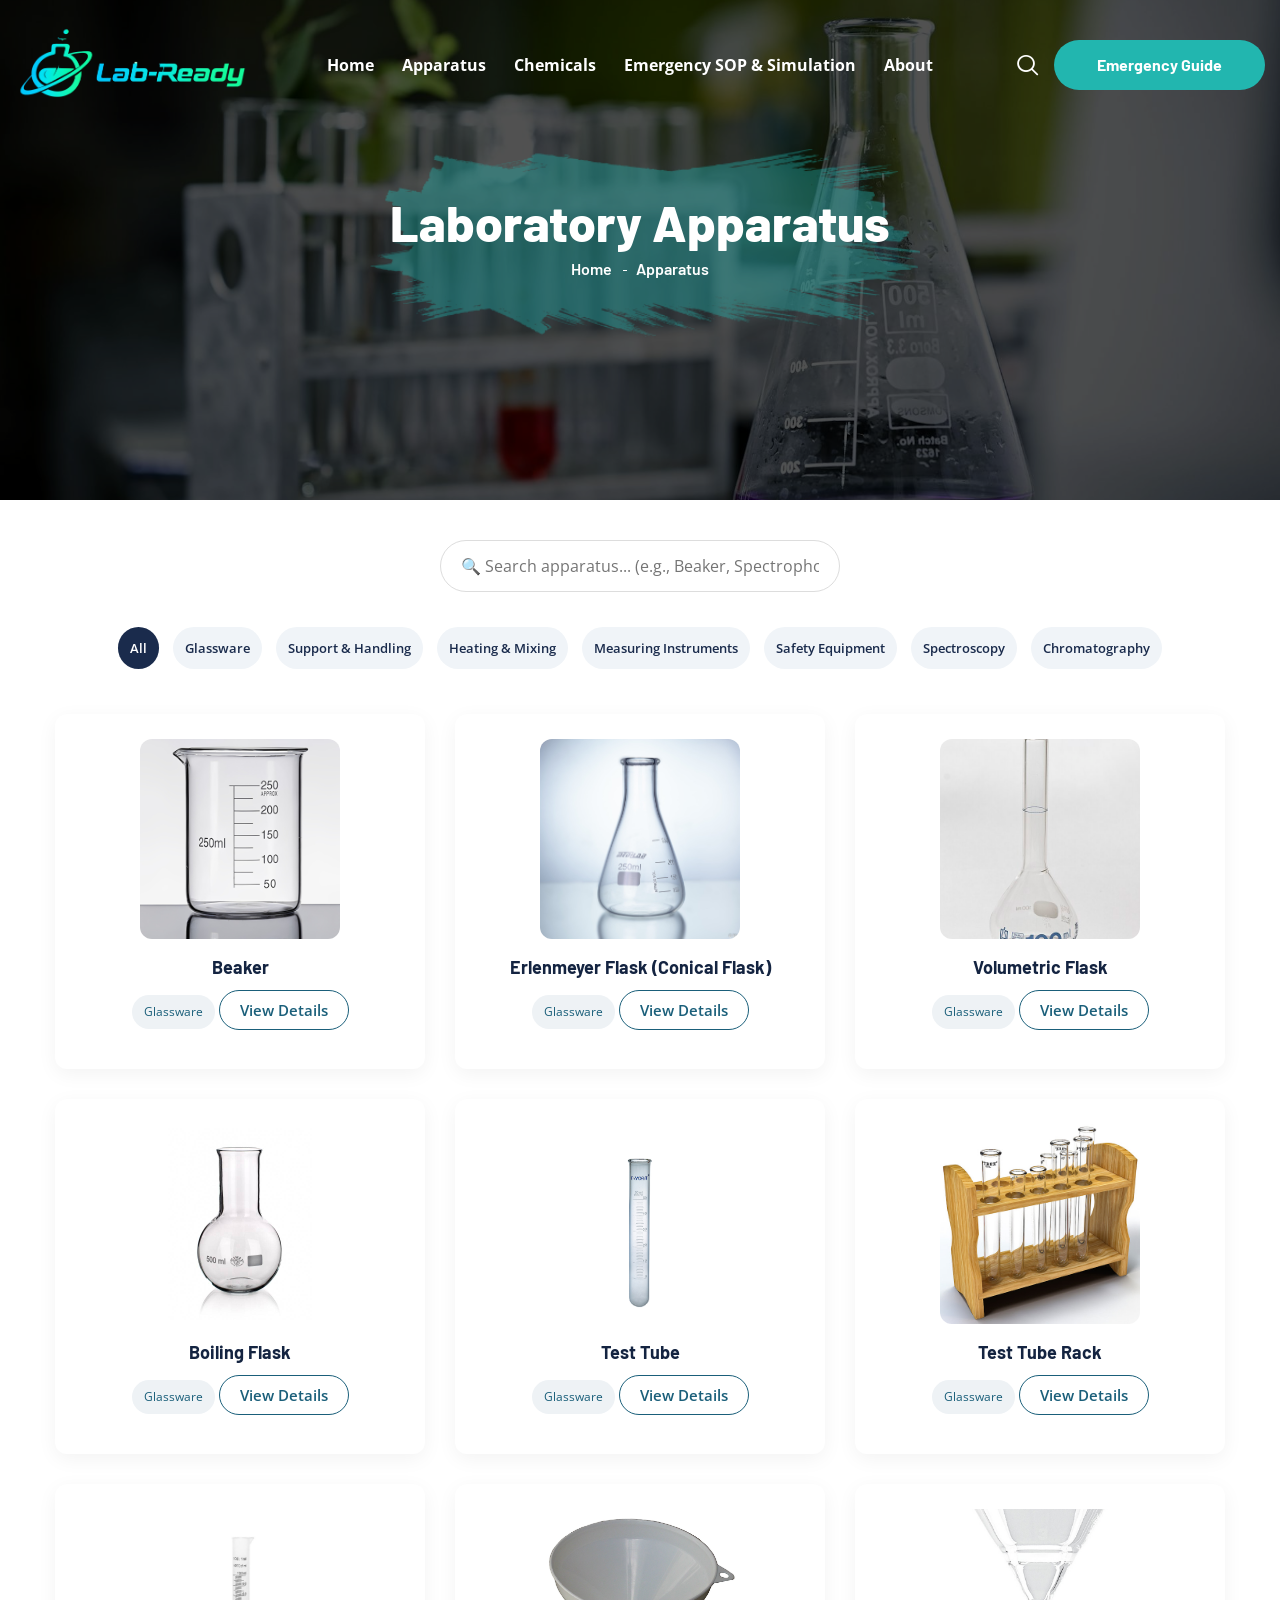
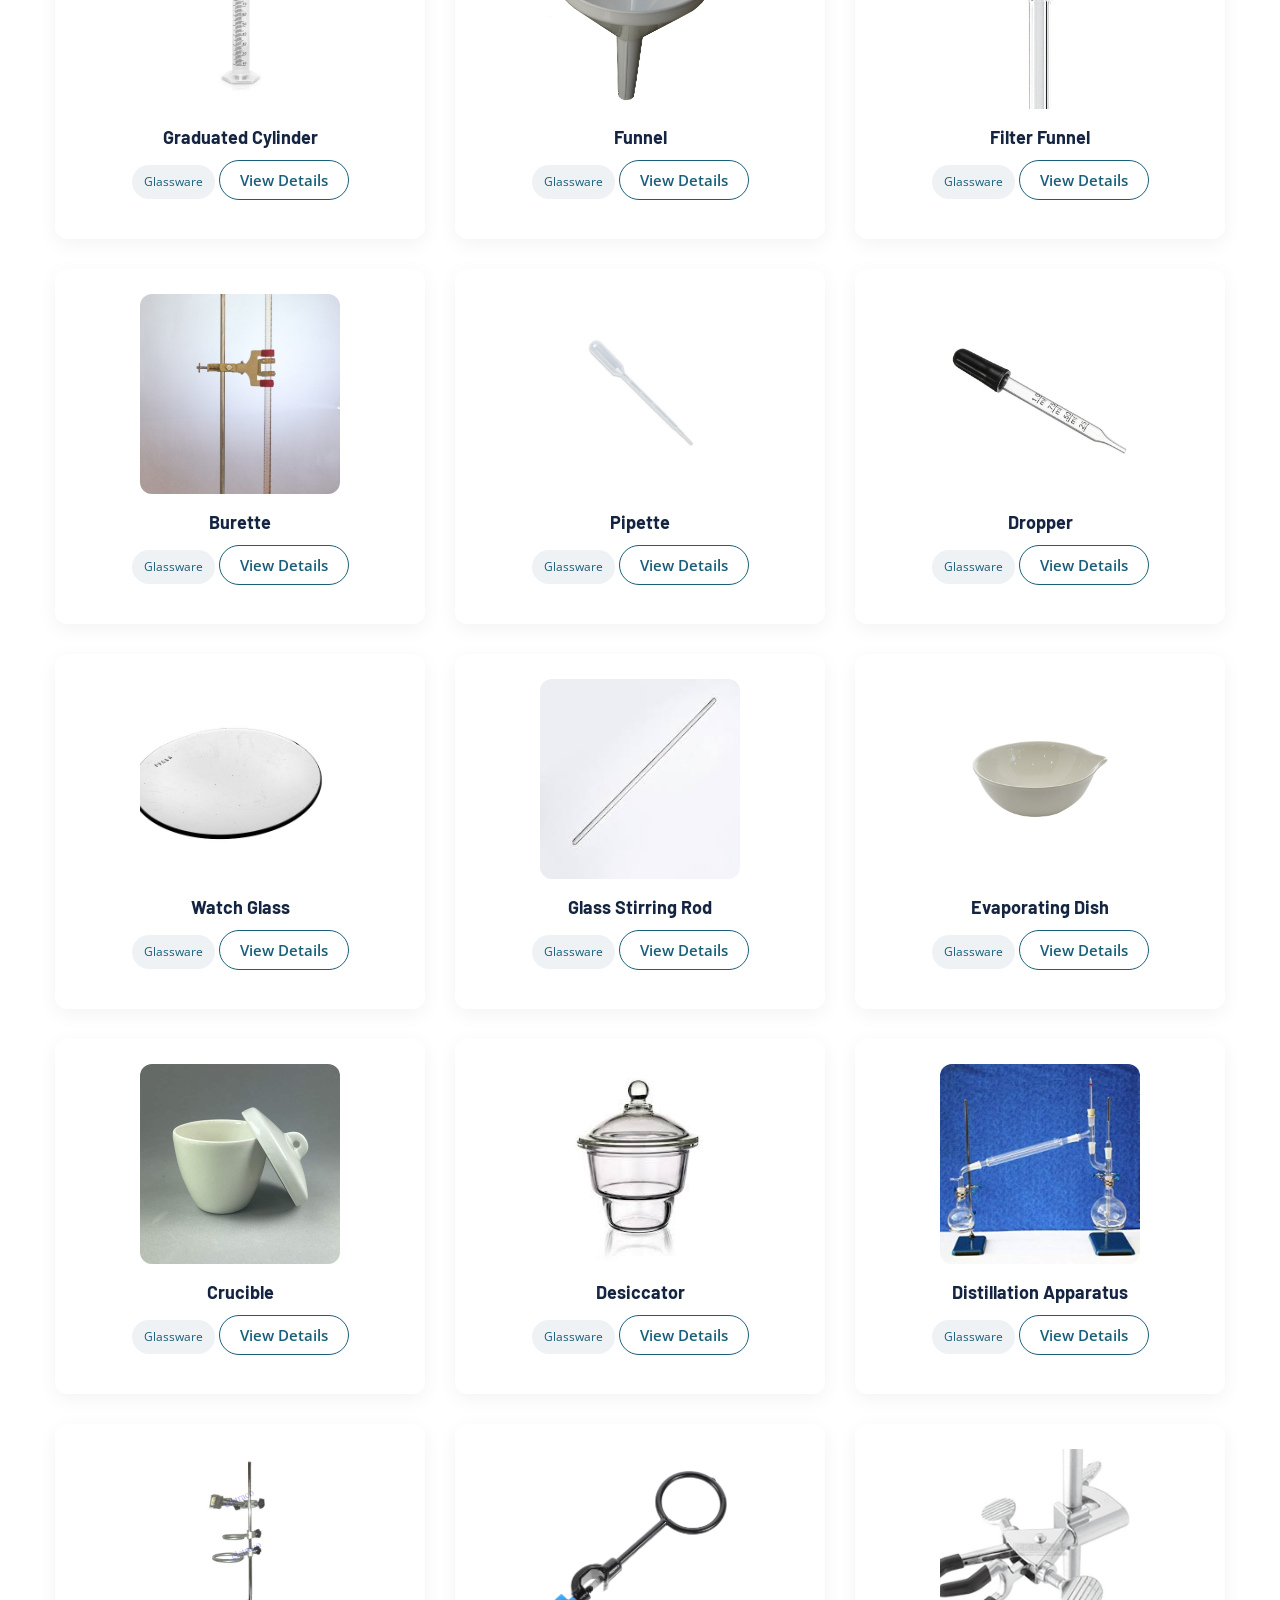
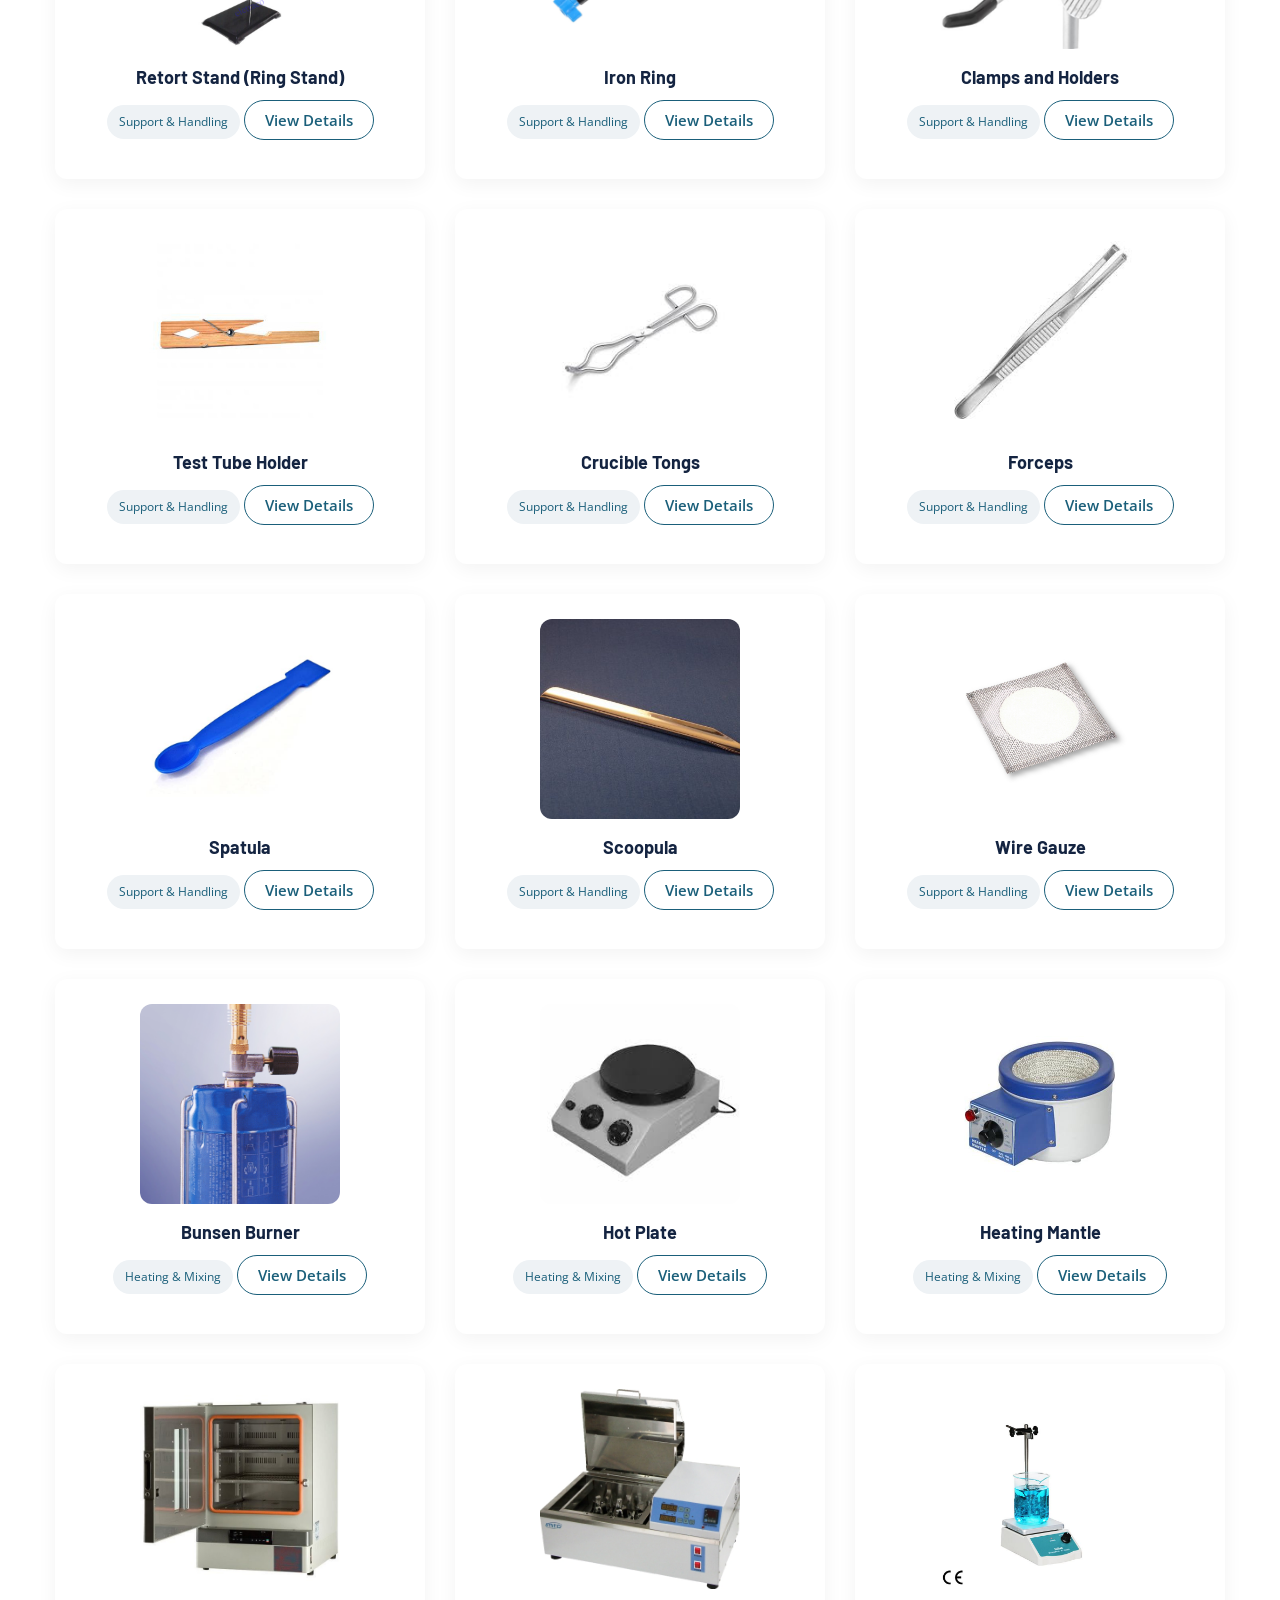
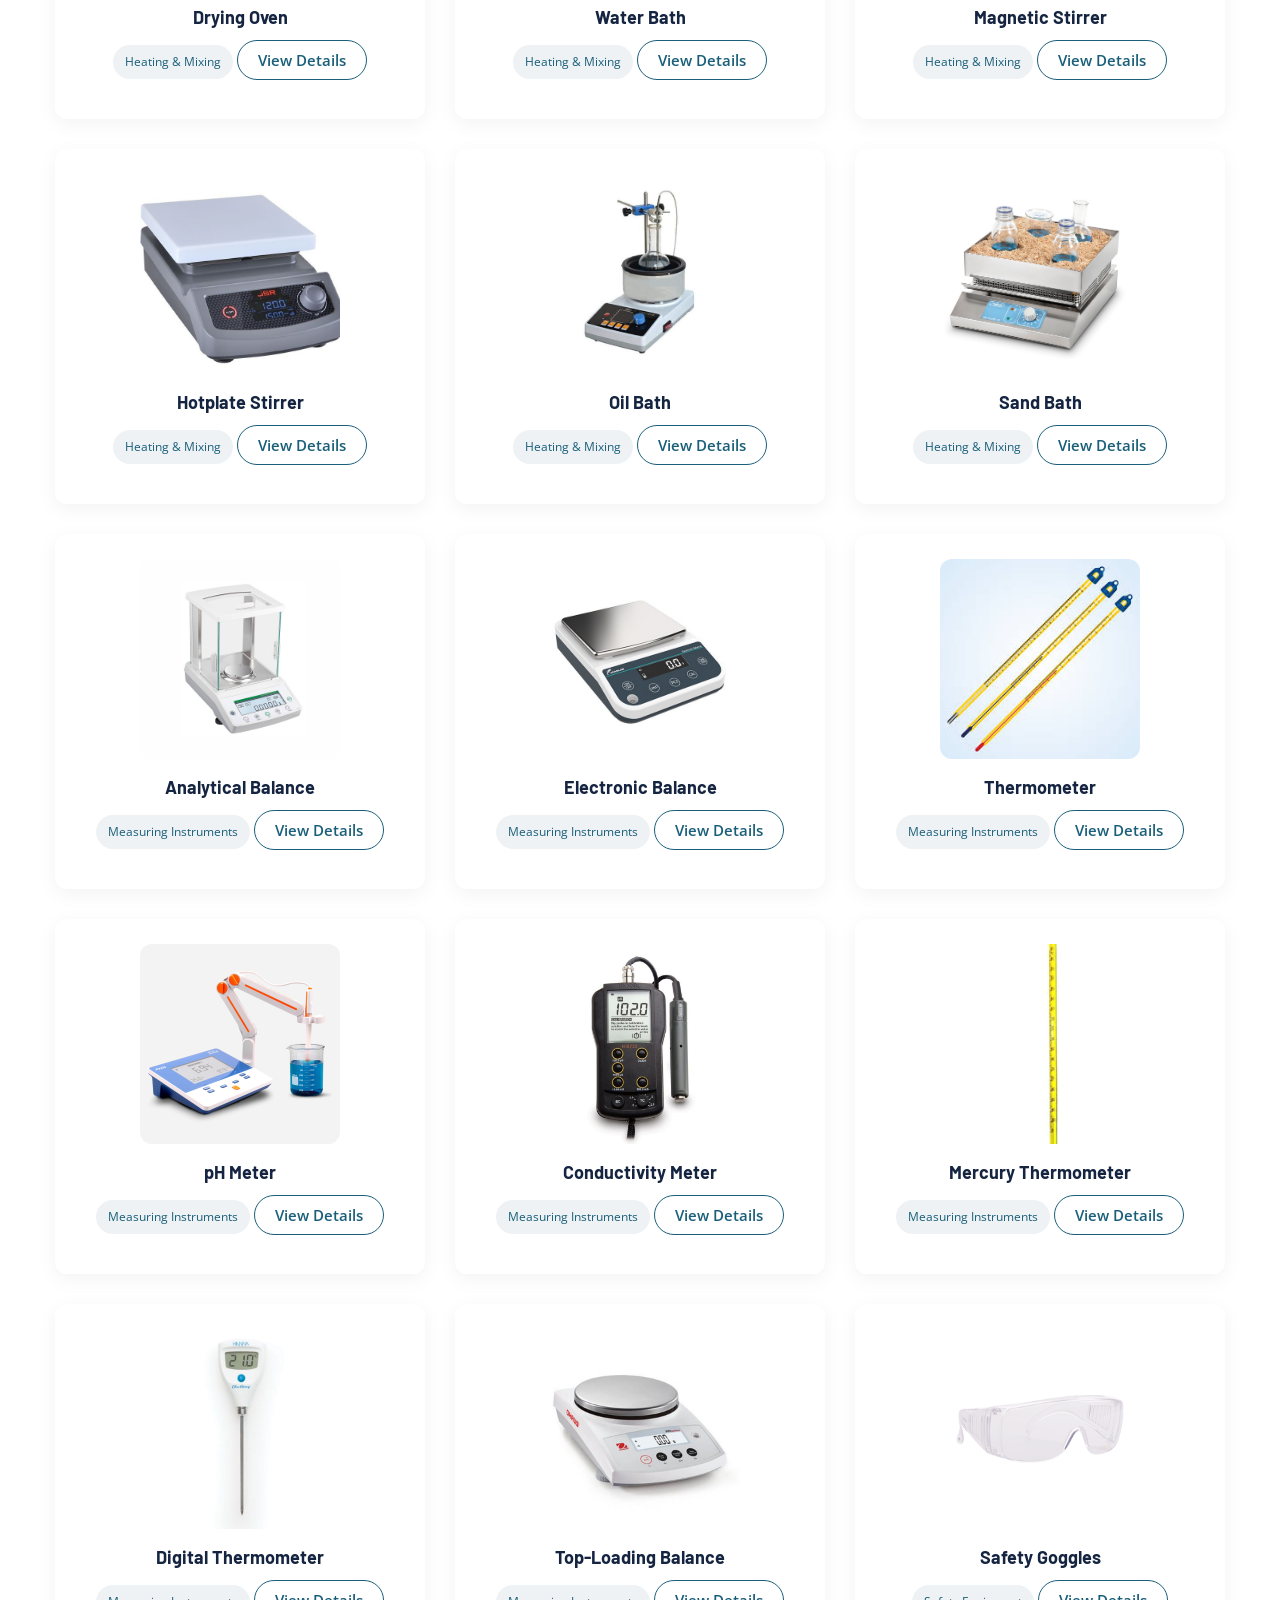
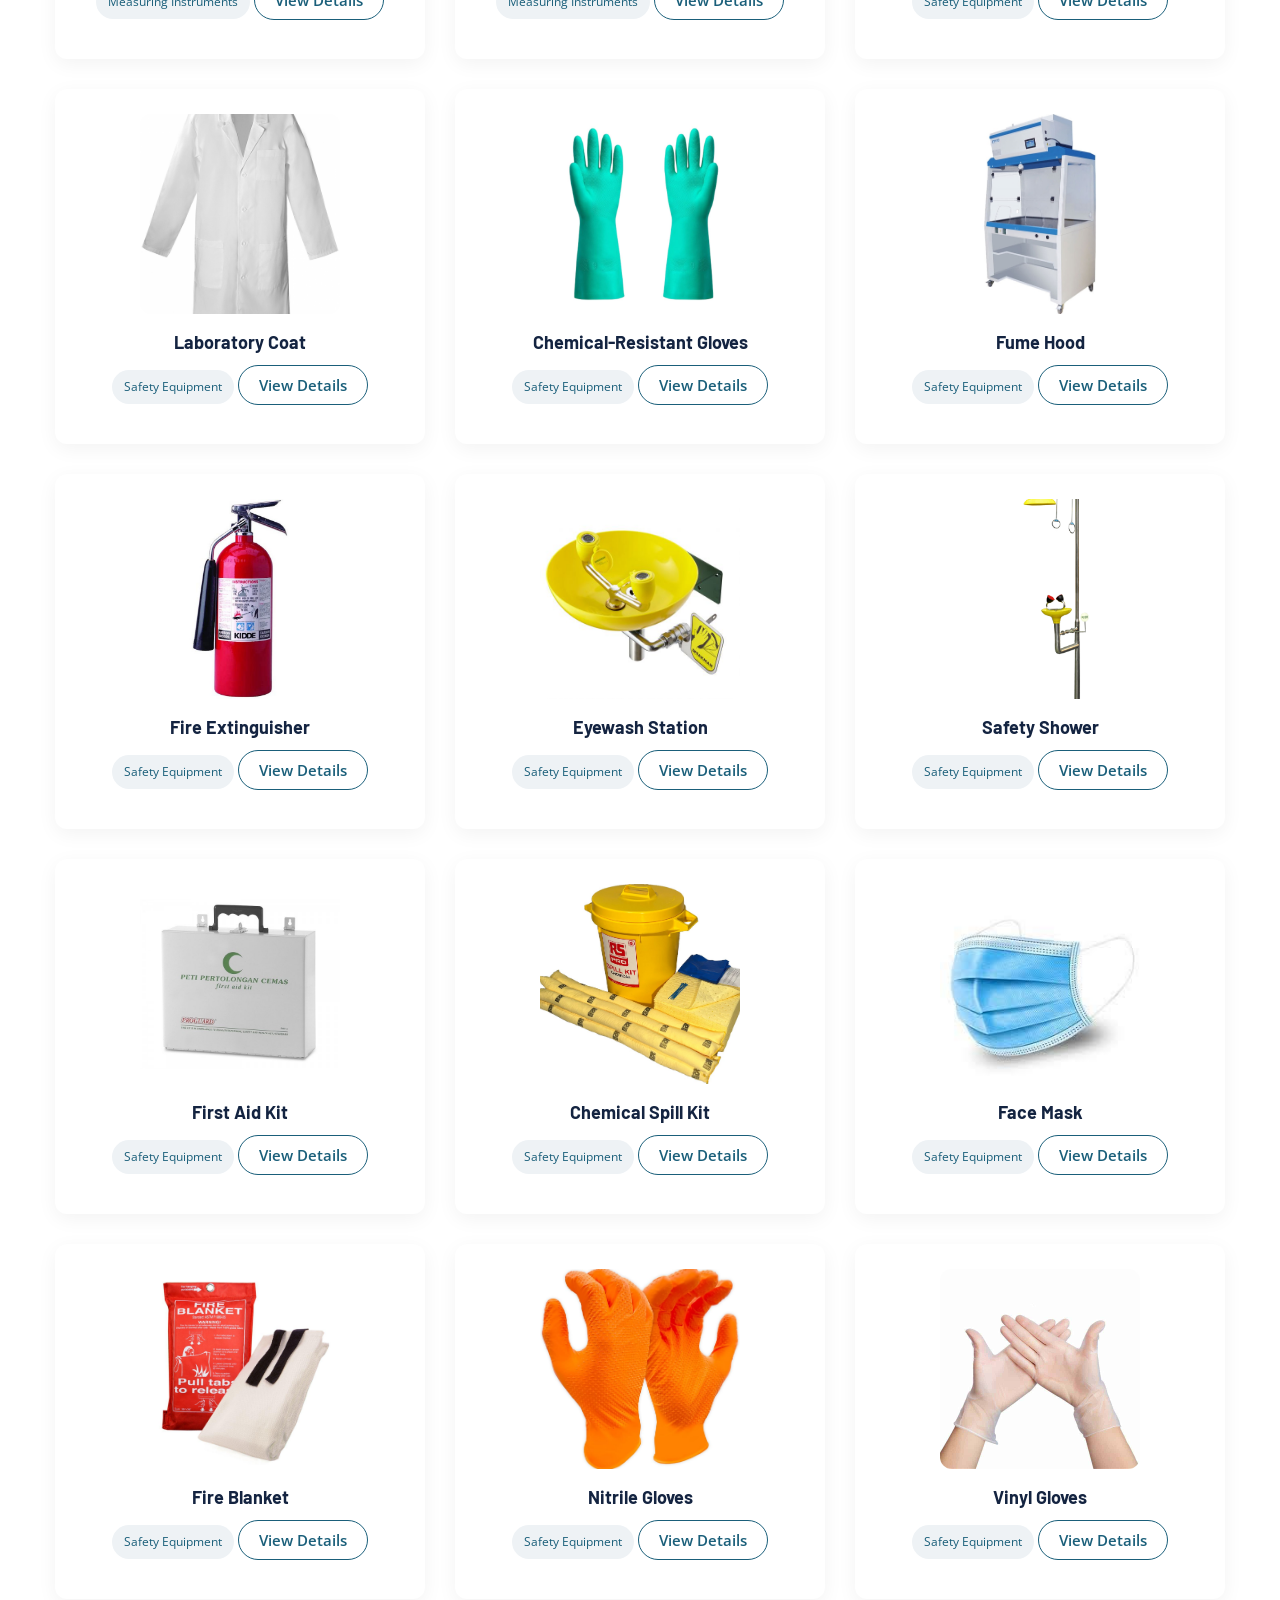
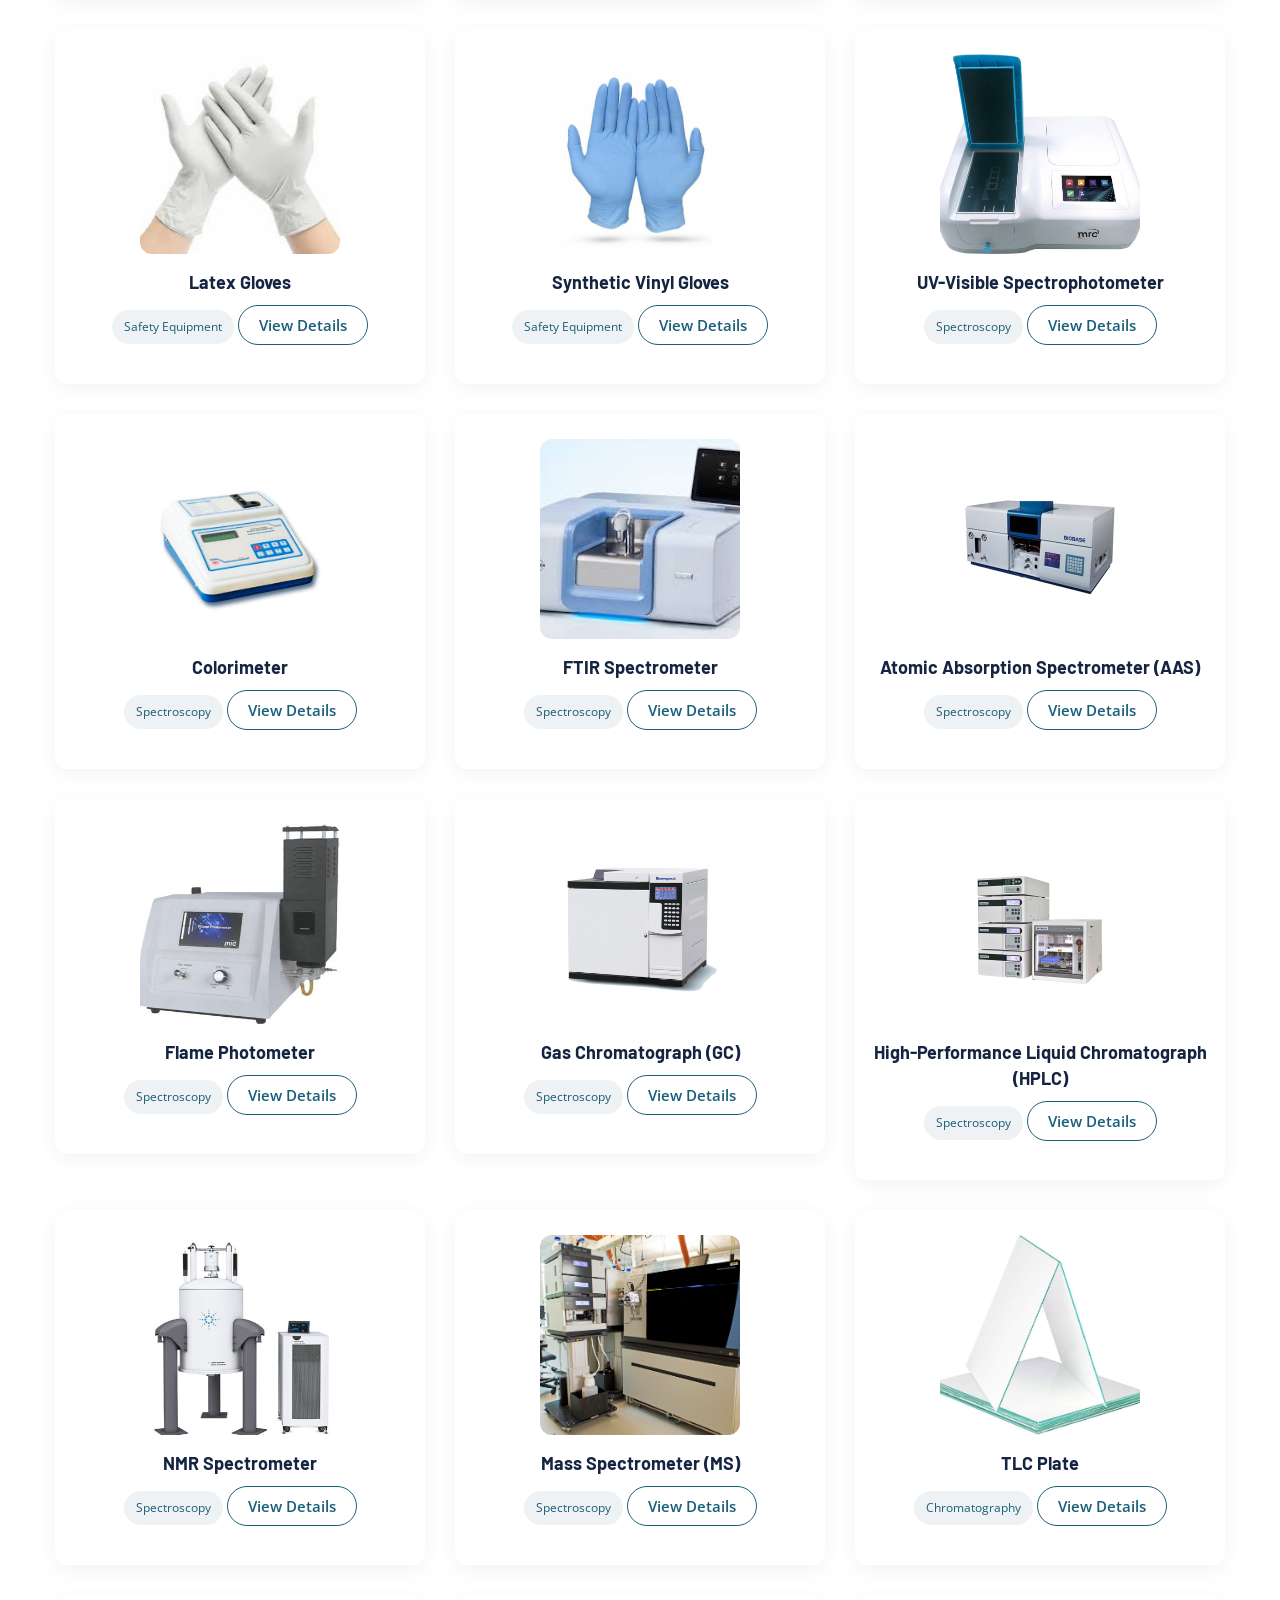
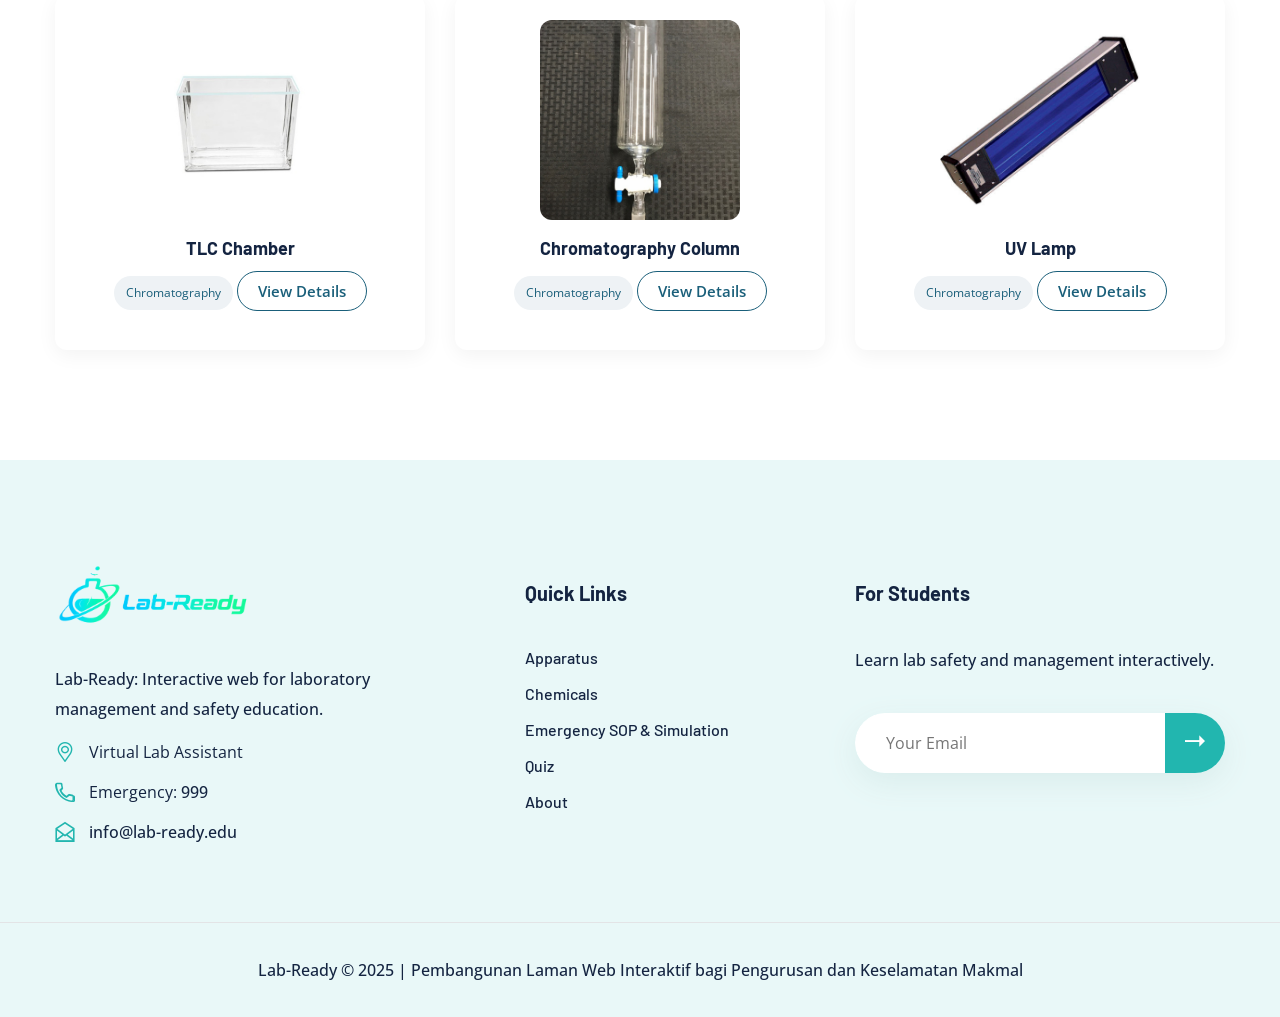
==== commit f7bfc922: "commit" ====
--- a/Laborex Pack/Laborex/apparatus.html
+++ b/Laborex Pack/Laborex/apparatus.html
@@ -121,9 +121,7 @@
     display: none;
 }
 
-/* ============================================
-   OVERRIDE page-title: Buang video, guna image
-   ============================================ */
+/* Page Title with Image Background */
 .page-title.centred {
     position: relative;
     background-size: cover;
@@ -133,11 +131,9 @@
     display: flex;
     align-items: center;
 }
-
 .page-title .video-background {
     display: none !important;
 }
-
 .page-title .overlay {
     position: absolute;
     top: 0;
@@ -147,18 +143,15 @@
     background: rgba(0, 0, 0, 0.6);
     z-index: 1;
 }
-
 .page-title .auto-container {
     position: relative;
     z-index: 2;
 }
-
 .page-title .title h1,
 .page-title .bread-crumb li,
 .page-title .bread-crumb li a {
     color: #fff;
 }
-
 .page-title .content-box .shape {
     opacity: 0.8;
 }
@@ -168,7 +161,7 @@
 
 <div class="boxed_wrapper">
 
-    <!-- preloader (auto-hide) -->
+    <!-- preloader -->
     <div class="loader-wrap">
         <div class="preloader">
             <div class="preloader-close">Preloader Close</div>
@@ -211,7 +204,7 @@
     </div>
     <!-- search-popup end -->
 
-    <!-- main header -->
+    <!-- ===== HEADER ===== -->
     <header class="main-header style-four style-five">
         <div class="header-lower">
             <div class="outer-box">
@@ -271,7 +264,7 @@
         </nav>
     </div>
 
-    <!-- Page Title with Image Background -->
+    <!-- ===== PAGE TITLE ===== -->
     <section class="page-title centred" style="background-image: url('assets/images/banner/apparatus-1.jpg');">
         <div class="overlay"></div>
         <div class="auto-container">
@@ -288,7 +281,7 @@
         </div>
     </section>
 
-    <!-- Search & Filter (updated categories) -->
+    <!-- ===== SEARCH & FILTER ===== -->
     <section class="apparatus-grid">
         <div class="auto-container">
             <div class="search-box">
@@ -298,12 +291,10 @@
                 <button class="filter-btn active" data-category="all">All</button>
                 <button class="filter-btn" data-category="Glassware">Glassware</button>
                 <button class="filter-btn" data-category="Support & Handling">Support & Handling</button>
-                <button class="filter-btn" data-category="Heating">Heating</button>
-                <button class="filter-btn" data-category="Measuring">Measuring</button>
+                <button class="filter-btn" data-category="Heating & Mixing">Heating & Mixing</button>
+                <button class="filter-btn" data-category="Measuring Instruments">Measuring Instruments</button>
                 <button class="filter-btn" data-category="Safety Equipment">Safety Equipment</button>
                 <button class="filter-btn" data-category="Spectroscopy">Spectroscopy</button>
-                <button class="filter-btn" data-category="Heating & Mixing">Heating & Mixing</button>
-                <button class="filter-btn" data-category="Measurement">Measurement</button>
                 <button class="filter-btn" data-category="Chromatography">Chromatography</button>
             </div>
             <div class="row" id="apparatusContainer">
@@ -312,7 +303,7 @@
         </div>
     </section>
 
-    <!-- footer -->
+    <!-- ===== FOOTER ===== -->
     <footer class="main-footer bg-color-1">
         <div class="footer-top">
             <div class="auto-container">
@@ -340,6 +331,7 @@
                                     <li><a href="apparatus.html">Apparatus</a></li>
                                     <li><a href="chemicals.html">Chemicals</a></li>
                                     <li><a href="emergency.html">Emergency SOP & Simulation</a></li>
+                                    <li><a href="quiz.html">Quiz</a></li>
                                     <li><a href="index.html#about">About</a></li>
                                 </ul>
                             </div>
@@ -376,7 +368,7 @@
     </button>
 </div>
 
-<!-- Modal for details -->
+<!-- ===== MODAL ===== -->
 <div class="modal fade" id="apparatusDetailModal" tabindex="-1" role="dialog">
     <div class="modal-dialog" role="document">
         <div class="modal-content">
@@ -391,7 +383,7 @@
     </div>
 </div>
 
-<!-- Scripts -->
+<!-- ===== SCRIPTS ===== -->
 <script src="assets/js/jquery.js"></script>
 <script src="assets/js/popper.min.js"></script>
 <script src="assets/js/bootstrap.min.js"></script>
@@ -423,9 +415,11 @@
     if (preloader) preloader.style.display = 'none';
 });
 
-// APPARATUS DATA (original + new items from client)
+// ============================================================
+// APPARATUS DATA – UPDATED (Kategori digabung)
+// ============================================================
 const apparatusData = [
-    // ========== ORIGINAL GLASSWARE ==========
+    // ===== GLASSWARE (18) =====
     { name: "Beaker", category: "Glassware", storage: "Stack upside down on drying rack.", usage: "Mixing, heating liquids. Not for precise volume.", type: "Borosilicate glass, plastic. Sizes: 50-1000mL." },
     { name: "Erlenmeyer Flask (Conical Flask)", category: "Glassware", storage: "On shelves, avoid rim chipping.", usage: "Swirling liquids, titration.", type: "Conical shape, narrow neck." },
     { name: "Volumetric Flask", category: "Glassware", storage: "Stoppered, upright in cabinet.", usage: "Precise solution preparation.", type: "Glass, single calibration mark." },
@@ -444,7 +438,8 @@
     { name: "Crucible", category: "Glassware", storage: "With lid, in desiccator.", usage: "Heating solids to high temperatures.", type: "Porcelain, metal." },
     { name: "Desiccator", category: "Glassware", storage: "On bench with lid sealed.", usage: "Drying substances.", type: "Glass with airtight lid." },
     { name: "Distillation Apparatus", category: "Glassware", storage: "Disassembled in padded box.", usage: "Separating liquids by boiling point.", type: "Glass set with condenser." },
-    // ========== ORIGINAL SUPPORT & HANDLING ==========
+
+    // ===== SUPPORT & HANDLING (9) =====
     { name: "Retort Stand (Ring Stand)", category: "Support & Handling", storage: "Upright on shelf.", usage: "Supporting clamps and apparatus.", type: "Metal rod + heavy base." },
     { name: "Iron Ring", category: "Support & Handling", storage: "Hanging on pegboard.", usage: "Holding wire gauze or clay triangle.", type: "Cast iron with clamp." },
     { name: "Clamps and Holders", category: "Support & Handling", storage: "Organised by size.", usage: "Holding burettes, flasks.", type: "Metal with rubber grips." },
@@ -454,20 +449,29 @@
     { name: "Spatula", category: "Support & Handling", storage: "In drawer or beaker.", usage: "Transferring solids.", type: "Stainless steel, porcelain." },
     { name: "Scoopula", category: "Support & Handling", storage: "In drawer.", usage: "Scooping powders.", type: "Metal." },
     { name: "Wire Gauze", category: "Support & Handling", storage: "Flat on shelf.", usage: "Supporting beakers on tripod.", type: "Metal mesh with ceramic centre." },
-    // ========== ORIGINAL HEATING ==========
-    { name: "Bunsen Burner", category: "Heating", storage: "Securely on base, gas hose attached.", usage: "Heating, sterilizing, combustion.", type: "Adjustable air hole." },
-    { name: "Hot Plate", category: "Heating", storage: "On bench, cord wrapped.", usage: "Heating liquids indirectly.", type: "Electric, ceramic top." },
-    { name: "Water Bath", category: "Heating", storage: "Empty, dry.", usage: "Incubation at constant temperature.", type: "Electric or simple container." },
-    { name: "Heating Mantle", category: "Heating", storage: "Hanging or on shelf.", usage: "Heating round-bottom flasks.", type: "Fiberglass, electric." },
-    { name: "Drying Oven", category: "Heating", storage: "On bench, vented.", usage: "Drying glassware or samples.", type: "Electric, temperature controlled." },
-    // ========== ORIGINAL MEASURING ==========
-    { name: "Analytical Balance", category: "Measuring", storage: "On vibration-free bench, levelled.", usage: "Precise mass measurement (0.0001g).", type: "Digital, enclosed draft shield." },
-    { name: "Electronic Balance", category: "Measuring", storage: "On flat surface.", usage: "Mass measurement (0.01g - 0.1g).", type: "Digital." },
-    { name: "Thermometer", category: "Measuring", storage: "In protective case.", usage: "Measuring temperature.", type: "Mercury, alcohol, digital." },
-    { name: "pH Meter", category: "Measuring", storage: "Electrode stored in buffer.", usage: "Measuring pH of solutions.", type: "Electronic with probe." },
-    { name: "Conductivity Meter", category: "Measuring", storage: "Electrode clean and dry.", usage: "Measuring electrical conductivity.", type: "Portable or benchtop." },
-    { name: "Spectrophotometer", category: "Measuring", storage: "Covered, dust-free.", usage: "Measuring light absorbance.", type: "UV-Vis, single beam." }, // moved to spectroscopy later
-    // ========== ORIGINAL SAFETY EQUIPMENT ==========
+
+    // ===== HEATING & MIXING (10) – Gabungan Heating + Heating & Mixing =====
+    { name: "Bunsen Burner", category: "Heating & Mixing", storage: "Securely on base, gas hose attached.", usage: "Heating, sterilizing, combustion.", type: "Adjustable air hole." },
+    { name: "Hot Plate", category: "Heating & Mixing", storage: "On bench, cord wrapped.", usage: "Heating liquids indirectly.", type: "Electric, ceramic top." },
+    { name: "Heating Mantle", category: "Heating & Mixing", storage: "Hanging or on shelf.", usage: "Heating round-bottom flasks.", type: "Fiberglass, electric." },
+    { name: "Drying Oven", category: "Heating & Mixing", storage: "On bench, vented.", usage: "Drying glassware or samples.", type: "Electric, temperature controlled." },
+    { name: "Water Bath", category: "Heating & Mixing", storage: "Empty, dry.", usage: "Incubation at constant temperature.", type: "Electric or simple container." },
+    { name: "Magnetic Stirrer", category: "Heating & Mixing", storage: "With stir bar stored nearby.", usage: "Stirring liquids using magnetic field.", type: "Single position, multi-position." },
+    { name: "Hotplate Stirrer", category: "Heating & Mixing", storage: "On bench, away from flammables.", usage: "Heating and stirring simultaneously.", type: "Combined unit." },
+    { name: "Oil Bath", category: "Heating & Mixing", storage: "Covered, with oil inside.", usage: "High‑temperature heating (>100°C).", type: "Silicone oil, mineral oil." },
+    { name: "Sand Bath", category: "Heating & Mixing", storage: "Sand filled container.", usage: "Uniform heating for irregular vessels.", type: "Simple metal pan with sand." },
+
+    // ===== MEASURING INSTRUMENTS (10) – Gabungan Measuring + Measurement =====
+    { name: "Analytical Balance", category: "Measuring Instruments", storage: "On vibration-free bench, levelled.", usage: "Precise mass measurement (0.0001g).", type: "Digital, enclosed draft shield." },
+    { name: "Electronic Balance", category: "Measuring Instruments", storage: "On flat surface.", usage: "Mass measurement (0.01g - 0.1g).", type: "Digital." },
+    { name: "Thermometer", category: "Measuring Instruments", storage: "In protective case.", usage: "Measuring temperature.", type: "Mercury, alcohol, digital." },
+    { name: "pH Meter", category: "Measuring Instruments", storage: "Electrode stored in buffer.", usage: "Measuring pH of solutions.", type: "Electronic with probe." },
+    { name: "Conductivity Meter", category: "Measuring Instruments", storage: "Electrode clean and dry.", usage: "Measuring electrical conductivity.", type: "Portable or benchtop." },
+    { name: "Mercury Thermometer", category: "Measuring Instruments", storage: "In protective case, upright.", usage: "Accurate temperature measurement (mercury).", type: "Mercury-in-glass, various ranges." },
+    { name: "Digital Thermometer", category: "Measuring Instruments", storage: "With probe, clean.", usage: "Accurate temperature monitoring.", type: "Thermocouple, thermistor." },
+    { name: "Top-Loading Balance", category: "Measuring Instruments", storage: "On bench, calibrated.", usage: "General mass measurement (0.1g–0.01g).", type: "Digital, mechanical." },
+
+    // ===== SAFETY EQUIPMENT (16) =====
     { name: "Safety Goggles", category: "Safety Equipment", storage: "Clean, in case.", usage: "Protecting eyes from splashes.", type: "Chemical splash goggles." },
     { name: "Laboratory Coat", category: "Safety Equipment", storage: "Hanging.", usage: "Protecting skin and clothing.", type: "Cotton, polyester." },
     { name: "Chemical-Resistant Gloves", category: "Safety Equipment", storage: "Dry, away from sunlight.", usage: "Handling hazardous chemicals.", type: "Nitrile, neoprene." },
@@ -477,14 +481,14 @@
     { name: "Safety Shower", category: "Safety Equipment", storage: "Clear access.", usage: "Emergency body rinse.", type: "Plumbed." },
     { name: "First Aid Kit", category: "Safety Equipment", storage: "Visible, accessible.", usage: "Treating minor injuries.", type: "Wall-mounted box." },
     { name: "Chemical Spill Kit", category: "Safety Equipment", storage: "Near chemical storage.", usage: "Containing and neutralising spills.", type: "Contains absorbents, neutralisers, PPE." },
-    // ========== NEW SAFETY ITEMS (mask, blanket, glove types) ==========
     { name: "Face Mask", category: "Safety Equipment", storage: "Clean, dry area.", usage: "Protecting from inhalation of dust or vapours.", type: "Surgical, N95, reusable cloth." },
     { name: "Fire Blanket", category: "Safety Equipment", storage: "Visible, accessible wall mount.", usage: "Smothering small fires or wrapping around person on fire.", type: "Wool, fiberglass." },
     { name: "Nitrile Gloves", category: "Safety Equipment", storage: "Box, away from sunlight.", usage: "Chemical resistance, puncture resistant.", type: "Nitrile, powder-free." },
     { name: "Vinyl Gloves", category: "Safety Equipment", storage: "Box, room temperature.", usage: "General protection, low chemical resistance.", type: "Vinyl, disposable." },
     { name: "Latex Gloves", category: "Safety Equipment", storage: "Box, away from heat.", usage: "Good dexterity, allergen risk.", type: "Natural rubber latex." },
-
-    // ========== NEW SPECTROSCOPY INSTRUMENTS ==========
+    { name: "Synthetic Vinyl Gloves", category: "Safety Equipment", storage: "Box, room temperature, away from heat.", usage: "Latex-free alternative, good for general lab work.", type: "Synthetic vinyl, powder-free, disposable." },
+
+    // ===== SPECTROSCOPY (9) =====
     { name: "UV-Visible Spectrophotometer", category: "Spectroscopy", storage: "Covered, dust-free, away from vibrations.", usage: "Measuring absorbance/transmittance of UV and visible light.", type: "Double beam, single beam." },
     { name: "Colorimeter", category: "Spectroscopy", storage: "Clean, dry, with calibration standards.", usage: "Measuring colour intensity for concentration analysis.", type: "Filter-based, LED." },
     { name: "FTIR Spectrometer", category: "Spectroscopy", storage: "Dry environment (moisture sensitive).", usage: "Identifying functional groups via infrared absorption.", type: "Benchtop, portable." },
@@ -495,34 +499,16 @@
     { name: "NMR Spectrometer", category: "Spectroscopy", storage: "Shielded room, cryogen filled.", usage: "Structural elucidation of organic compounds.", type: "300MHz, 400MHz, 600MHz." },
     { name: "Mass Spectrometer (MS)", category: "Spectroscopy", storage: "Clean, vibration-free bench.", usage: "Determining molecular mass and structure.", type: "Quadrupole, TOF, ion trap." },
 
-    // ========== NEW HEATING & MIXING EQUIPMENT ==========
-    { name: "Hot Plate", category: "Heating & Mixing", storage: "On bench, cord wrapped.", usage: "Heating samples.", type: "Ceramic top, digital." },
-    { name: "Magnetic Stirrer", category: "Heating & Mixing", storage: "With stir bar stored nearby.", usage: "Stirring liquids using magnetic field.", type: "Single position, multi-position." },
-    { name: "Hotplate Stirrer", category: "Heating & Mixing", storage: "On bench, away from flammables.", usage: "Heating and stirring simultaneously.", type: "Combined unit." },
-    { name: "Heating Mantle", category: "Heating & Mixing", storage: "Hanging or on shelf.", usage: "Heating round-bottom flasks.", type: "Fiberglass, temperature controlled." },
-    { name: "Water Bath", category: "Heating & Mixing", storage: "Empty, dry, clean.", usage: "Controlled heating (up to 100°C).", type: "Digital, shaking." },
-    { name: "Oil Bath", category: "Heating & Mixing", storage: "Covered, with oil inside.", usage: "High‑temperature heating (>100°C).", type: "Silicone oil, mineral oil." },
-    { name: "Sand Bath", category: "Heating & Mixing", storage: "Sand filled container.", usage: "Uniform heating for irregular vessels.", type: "Simple metal pan with sand." },
-
-    // ========== NEW MEASUREMENT DEVICES (temperature, pH, conductivity, balances) ==========
-    { name: "Mercury Thermometer", category: "Measurement", storage: "In protective case, upright.", usage: "Accurate temperature measurement (mercury).", type: "Mercury-in-glass, various ranges." },
-    { name: "Digital Thermometer", category: "Measurement", storage: "With probe, clean.", usage: "Accurate temperature monitoring.", type: "Thermocouple, thermistor." },
-    { name: "Conductivity Meter", category: "Measurement", storage: "Electrode stored in water or dry (according to type).", usage: "Measuring electrical conductivity of solutions.", type: "Portable, benchtop." },
-    { name: "pH Meter", category: "Measurement", storage: "Electrode stored in buffer solution.", usage: "pH determination of solutions.", type: "Laboratory grade, portable." },
-    { name: "Analytical Balance", category: "Measurement", storage: "Vibration-free bench, levelled.", usage: "High-precision weighing (±0.0001 g).", type: "Enclosed draft shield." },
-    { name: "Electronic Balance", category: "Measurement", storage: "On flat surface.", usage: "Routine weighing (0.01g–0.1g).", type: "Digital, top-loading." },
-    { name: "Top-Loading Balance", category: "Measurement", storage: "On bench, calibrated.", usage: "General mass measurement (0.1g–0.01g).", type: "Digital, mechanical." },
-
-    // ========== NEW CHROMATOGRAPHY APPARATUS ==========
+    // ===== CHROMATOGRAPHY (4) =====
     { name: "TLC Plate", category: "Chromatography", storage: "In closed container, away from moisture.", usage: "Thin Layer Chromatography – compound separation.", type: "Silica gel, alumina, cellulose." },
     { name: "TLC Chamber", category: "Chromatography", storage: "Clean, with lid.", usage: "Solvent development for TLC plates.", type: "Glass or metal with lid." },
     { name: "Chromatography Column", category: "Chromatography", storage: "Vertical, with stopcock closed.", usage: "Column chromatography – purification of compounds.", type: "Glass with frit, PTFE stopcock." },
     { name: "UV Lamp", category: "Chromatography", storage: "In protective housing.", usage: "Visualising spots on TLC plates.", type: "254nm, 365nm dual wavelength." }
 ];
 
-// Remove duplicate spectrophotometer from Measuring if needed? we keep it separate; but we have a new UV-Vis spectrophotometer under Spectroscopy.
-// Also note the original Spectrophotometer under Measuring remains; but for consistency we keep both.
-
+// ============================================================
+// RENDER CARDS
+// ============================================================
 function renderCards(filterCategory = "all", searchTerm = "") {
     const container = document.getElementById("apparatusContainer");
     container.innerHTML = "";
@@ -538,14 +524,13 @@
     filtered.forEach(item => {
         const imageName = getImageFileName(item.name);
         const imgPath = `assets/images/apparatus/${imageName}`;
-        const fullImgPath = imgPath;
         const fallbackPlaceholder = `https://placehold.co/200x200?text=${encodeURIComponent(item.name.substring(0,20))}`;
         
         const col = document.createElement("div");
         col.className = "col-lg-4 col-md-6 col-sm-12";
         col.innerHTML = `
             <div class="apparatus-card">
-                <a href="${fullImgPath}" data-fancybox="apparatus-gallery" data-caption="${item.name}">
+                <a href="${imgPath}" data-fancybox="apparatus-gallery" data-caption="${item.name}">
                     <img src="${imgPath}" alt="${item.name}" class="apparatus-img" onerror="this.src='${fallbackPlaceholder}'; this.onerror=null;">
                 </a>
                 <h4>${item.name}</h4>
@@ -586,6 +571,7 @@
     renderCards(currentCategory, currentSearch);
 }
 
+// ===== FILTER BUTTONS =====
 document.querySelectorAll(".filter-btn").forEach(btn => {
     btn.addEventListener("click", function() {
         document.querySelectorAll(".filter-btn").forEach(b => b.classList.remove("active"));
@@ -595,11 +581,13 @@
     });
 });
 
+// ===== SEARCH =====
 document.getElementById("searchInput").addEventListener("keyup", function(e) {
     currentSearch = this.value;
     updateDisplay();
 });
 
+// ===== INITIAL RENDER =====
 renderCards();
 </script>
 
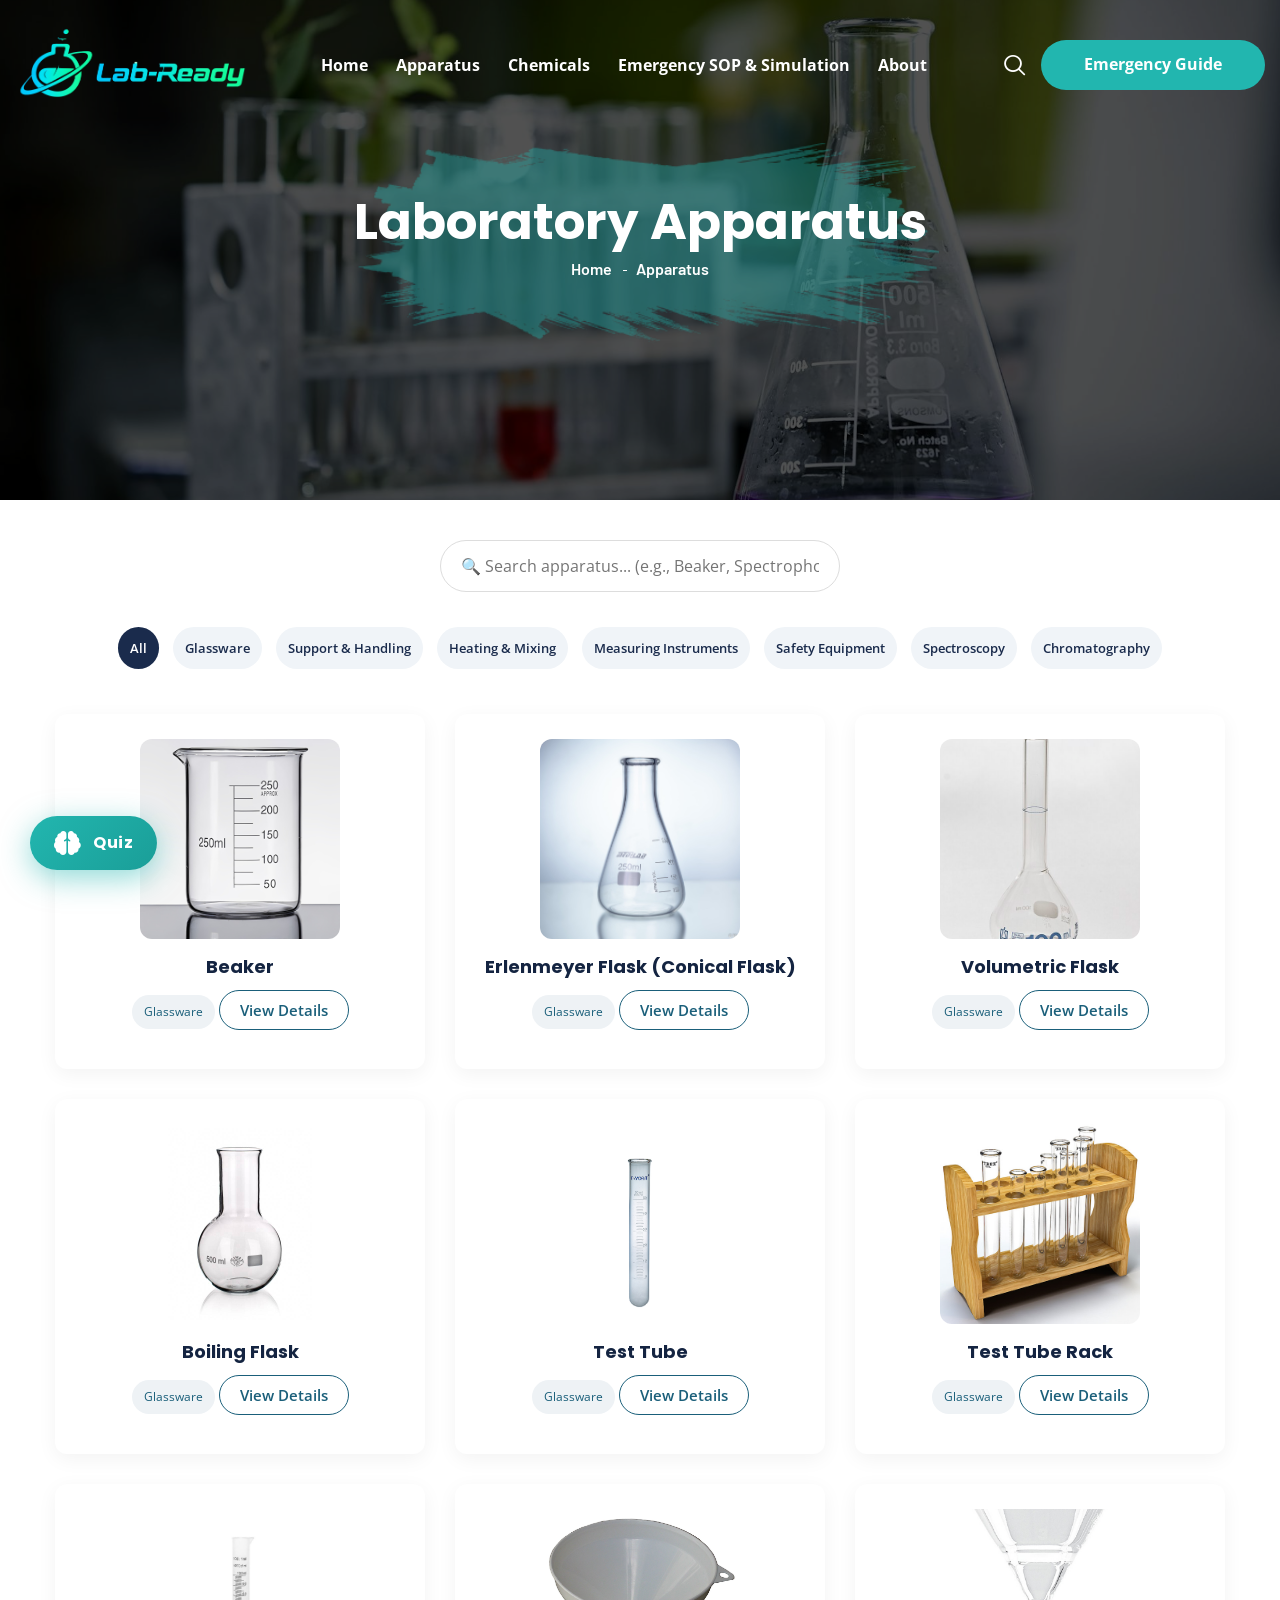
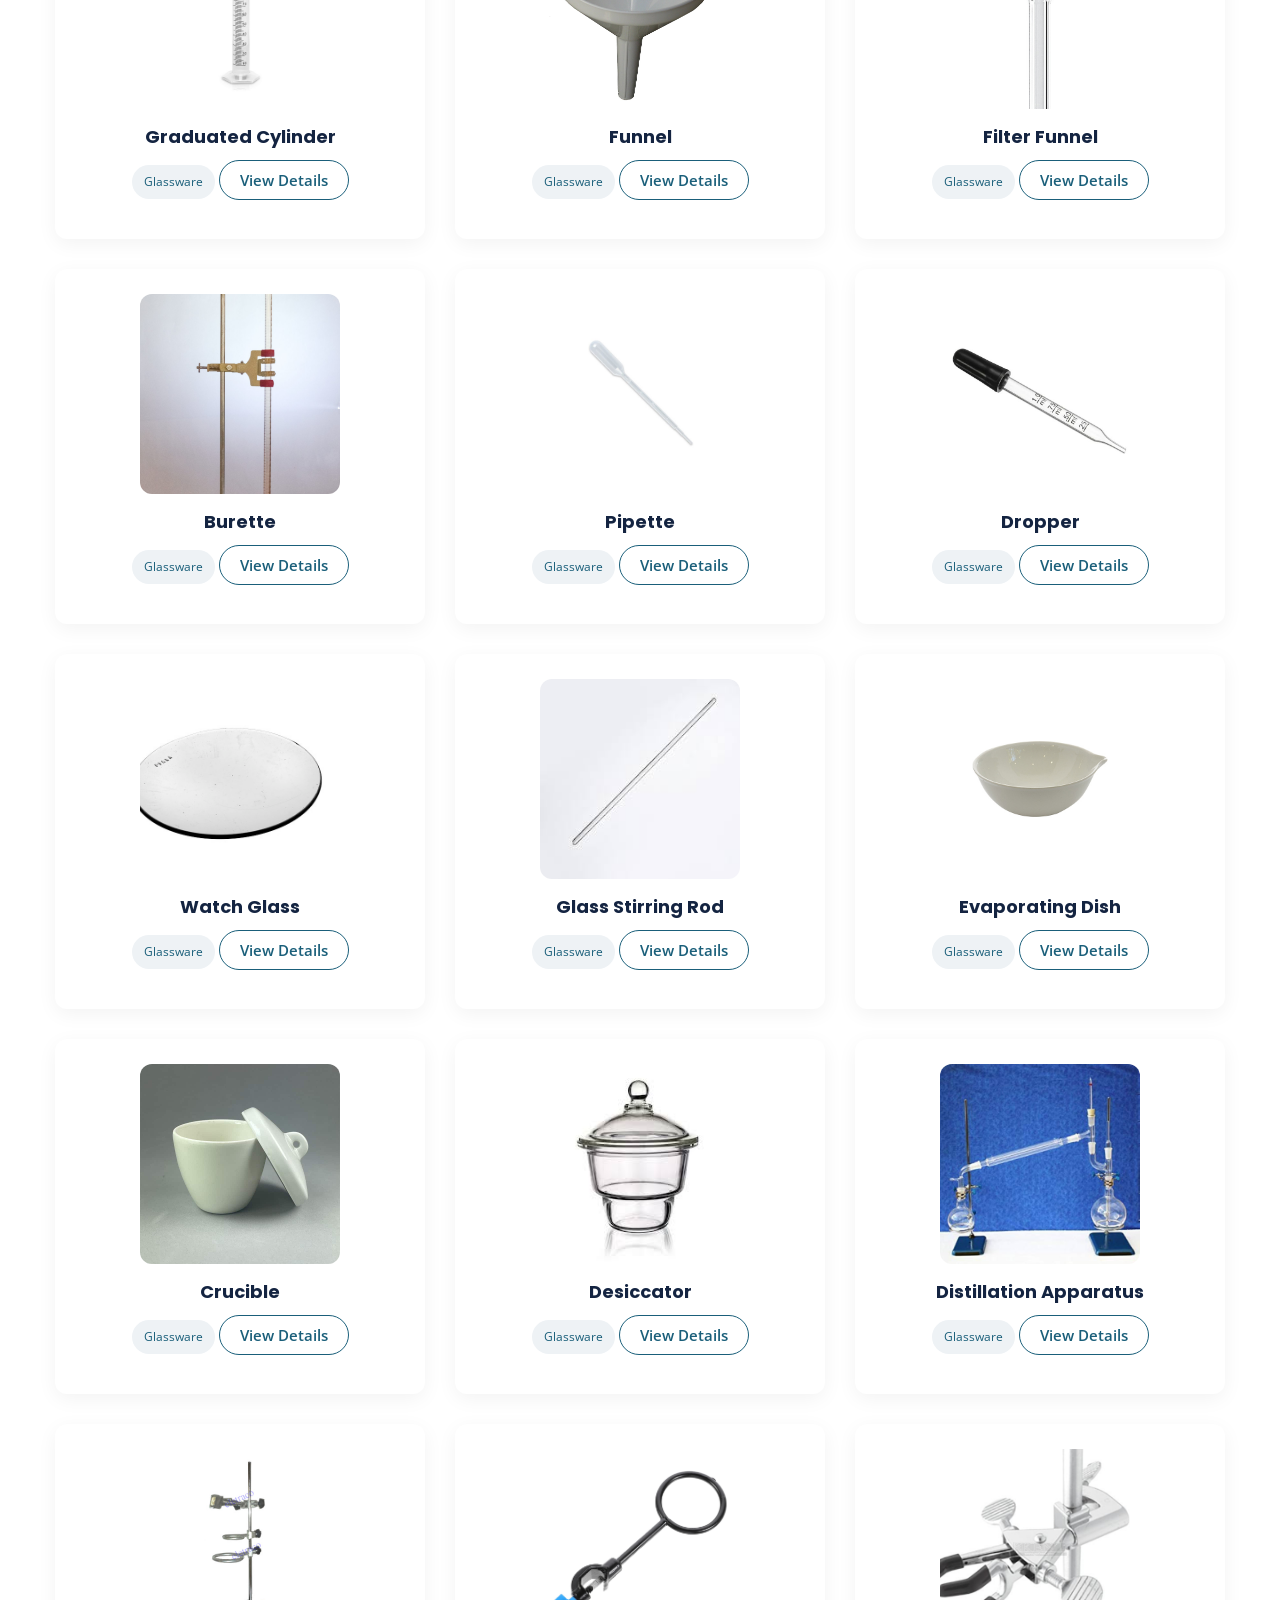
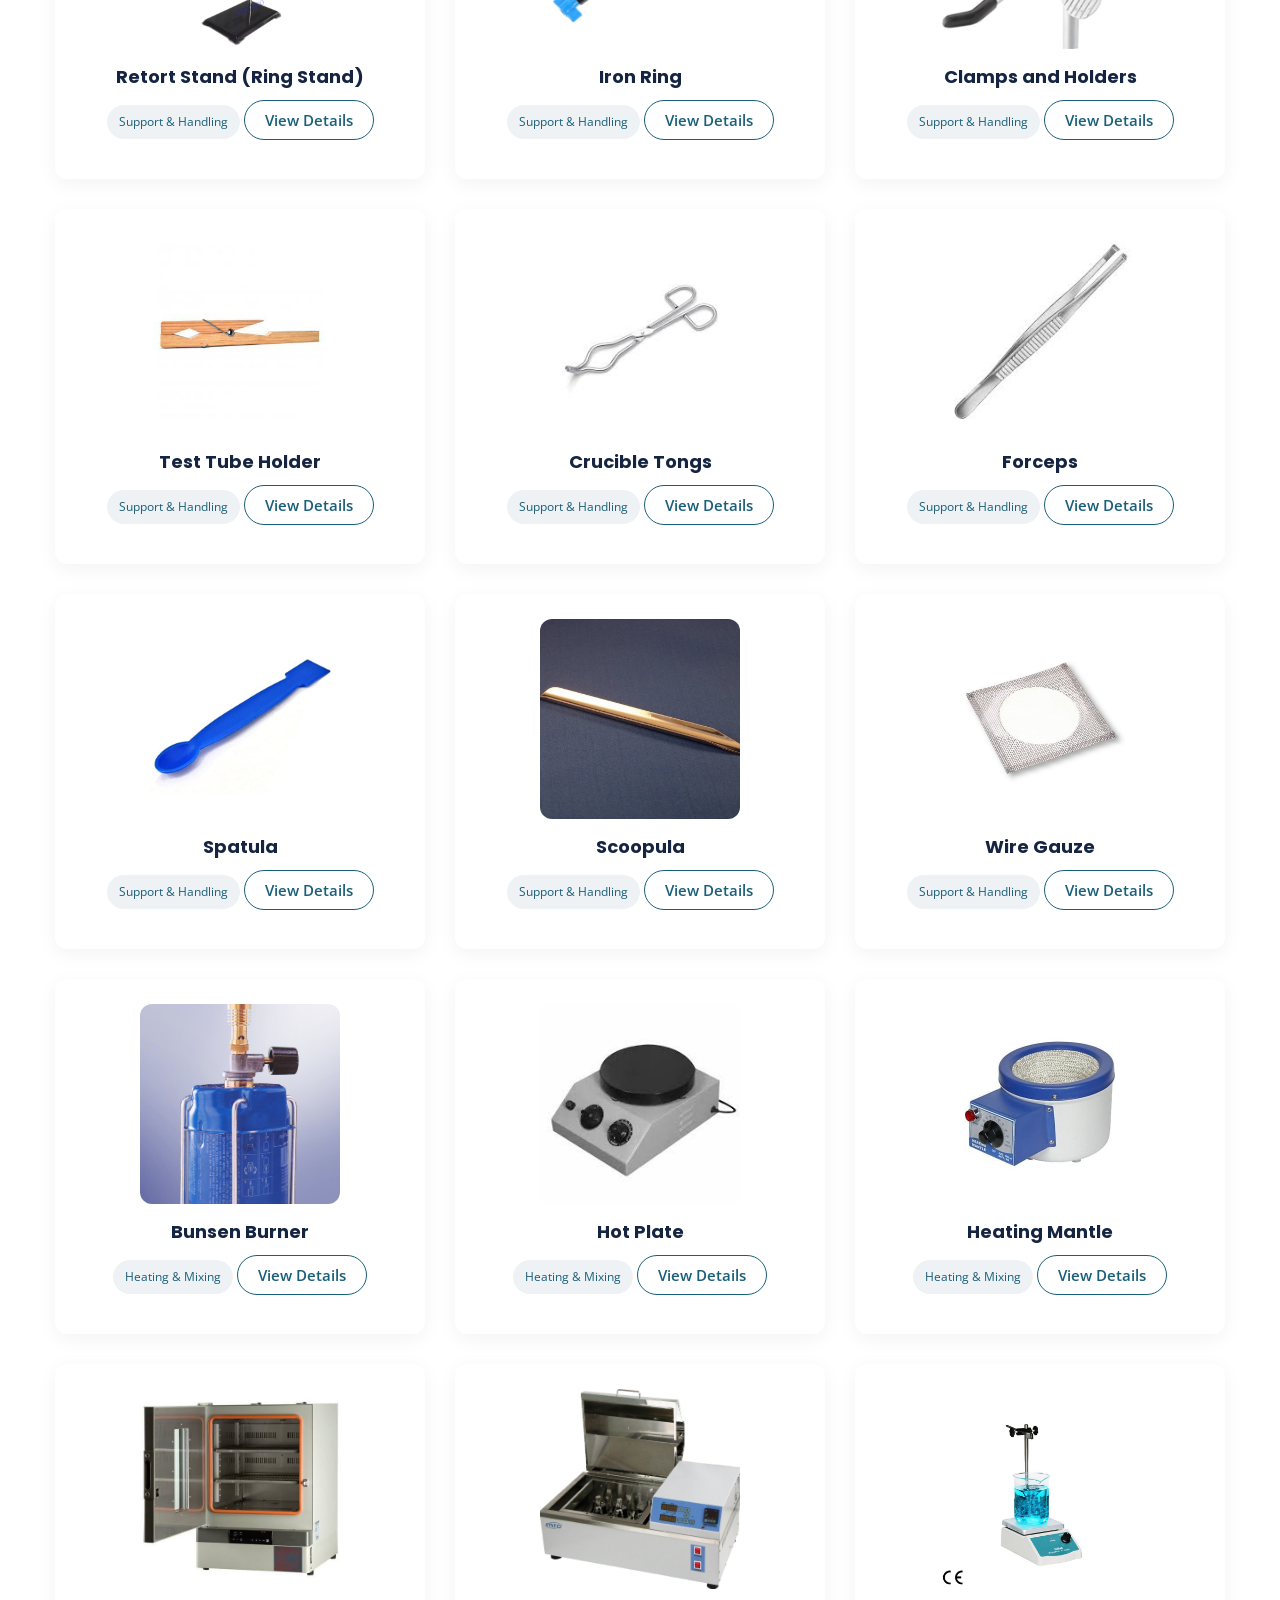
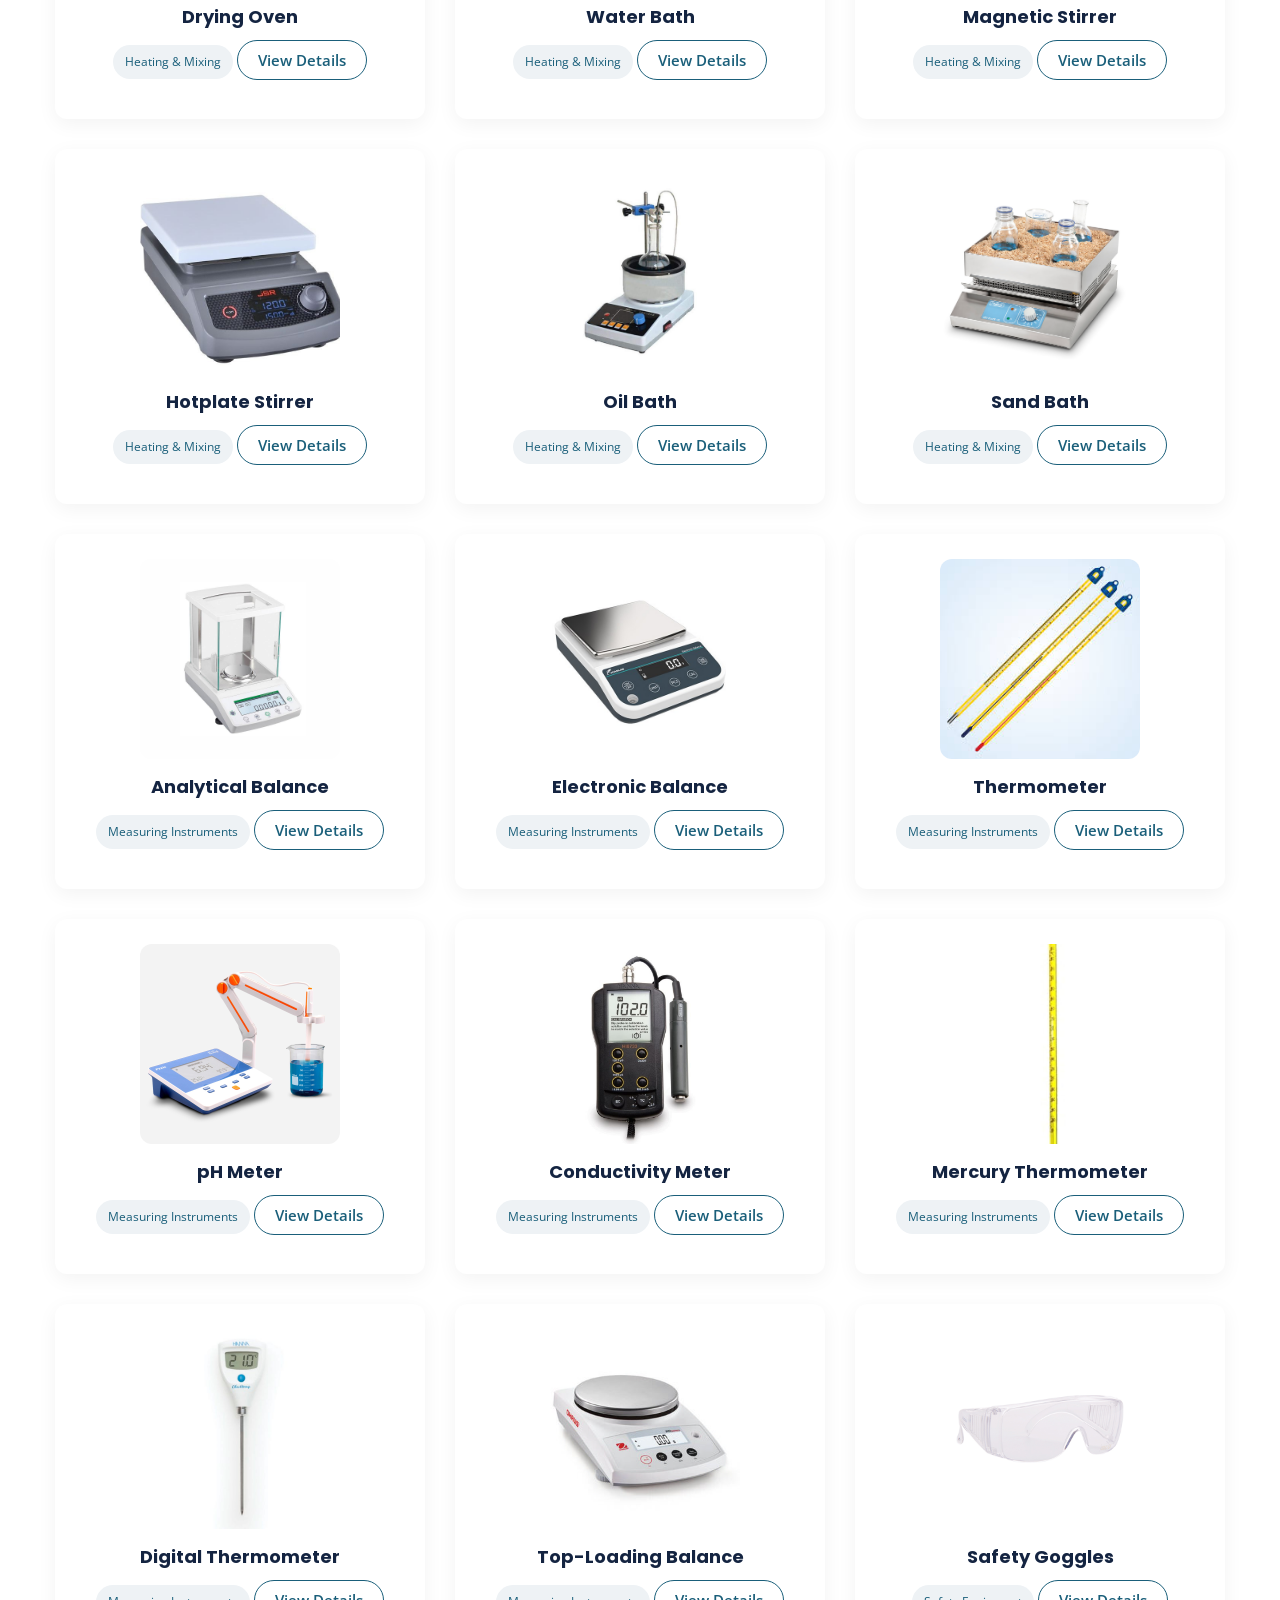
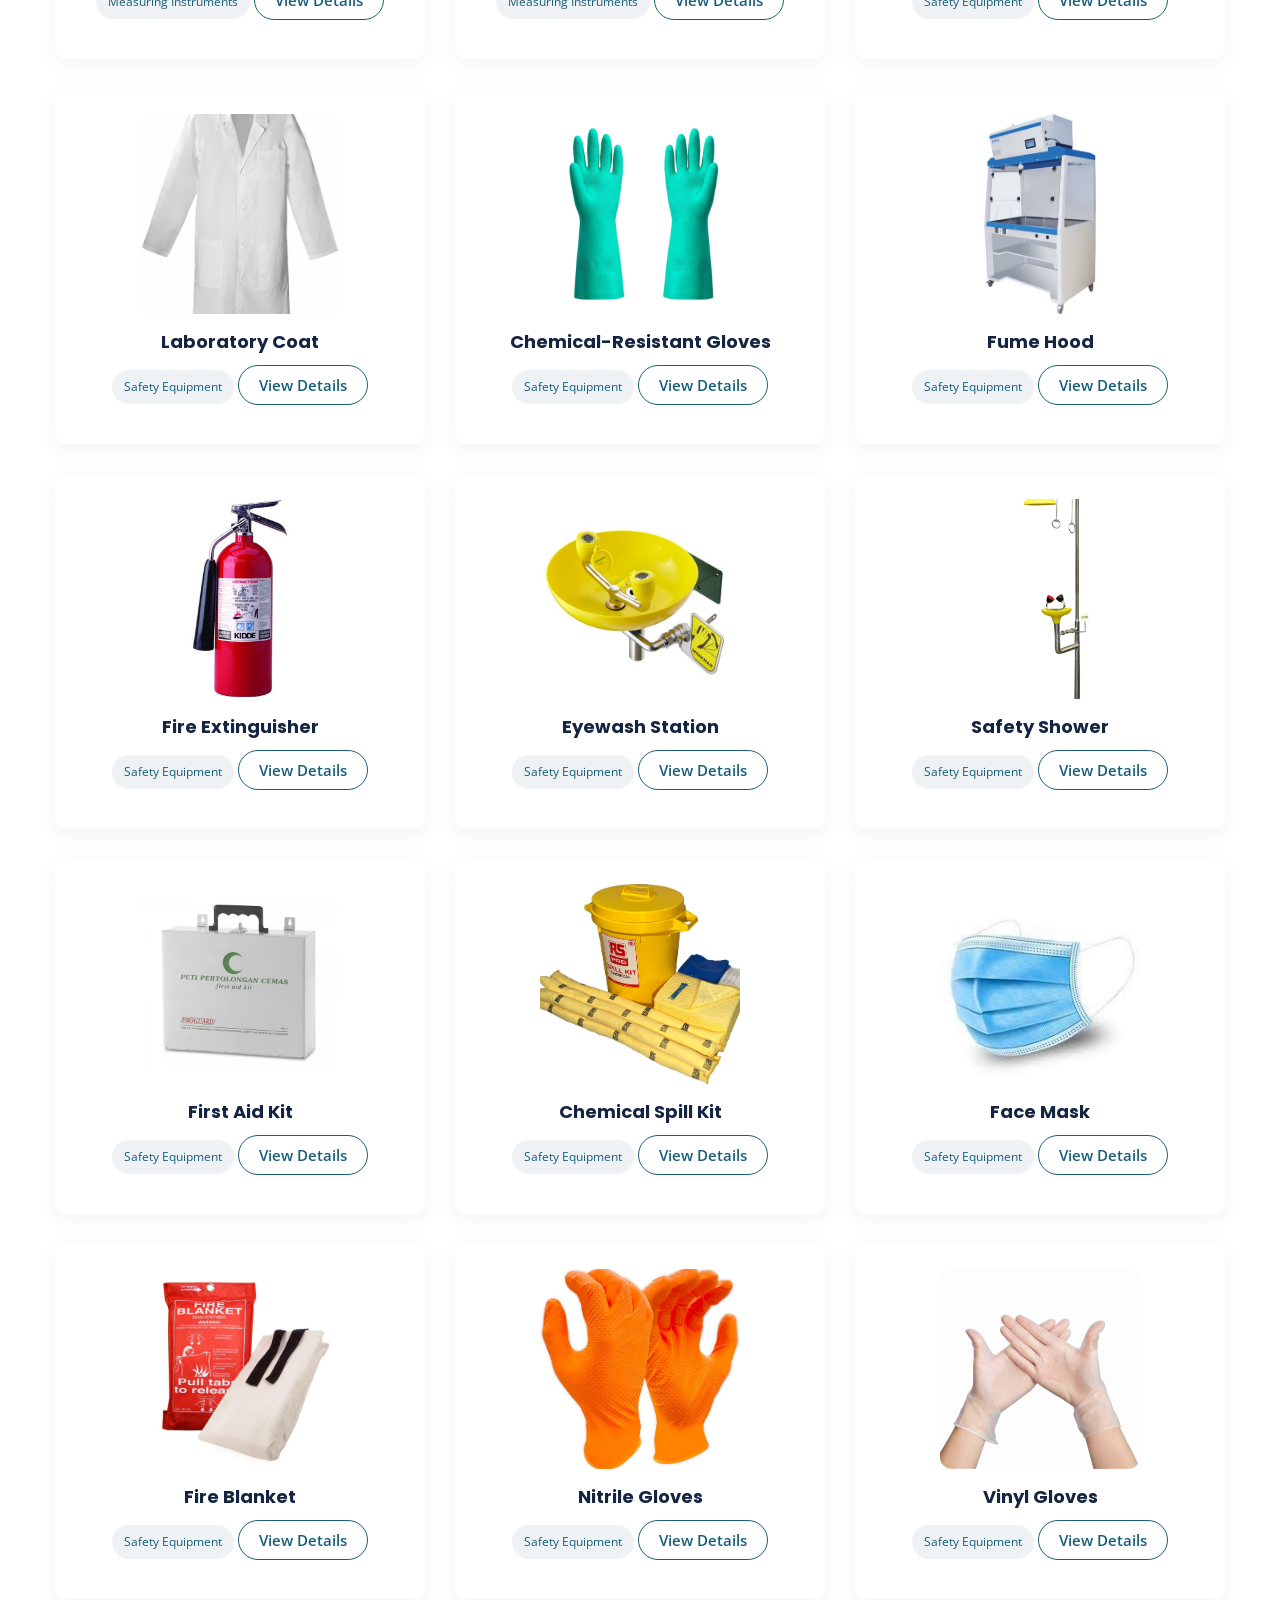
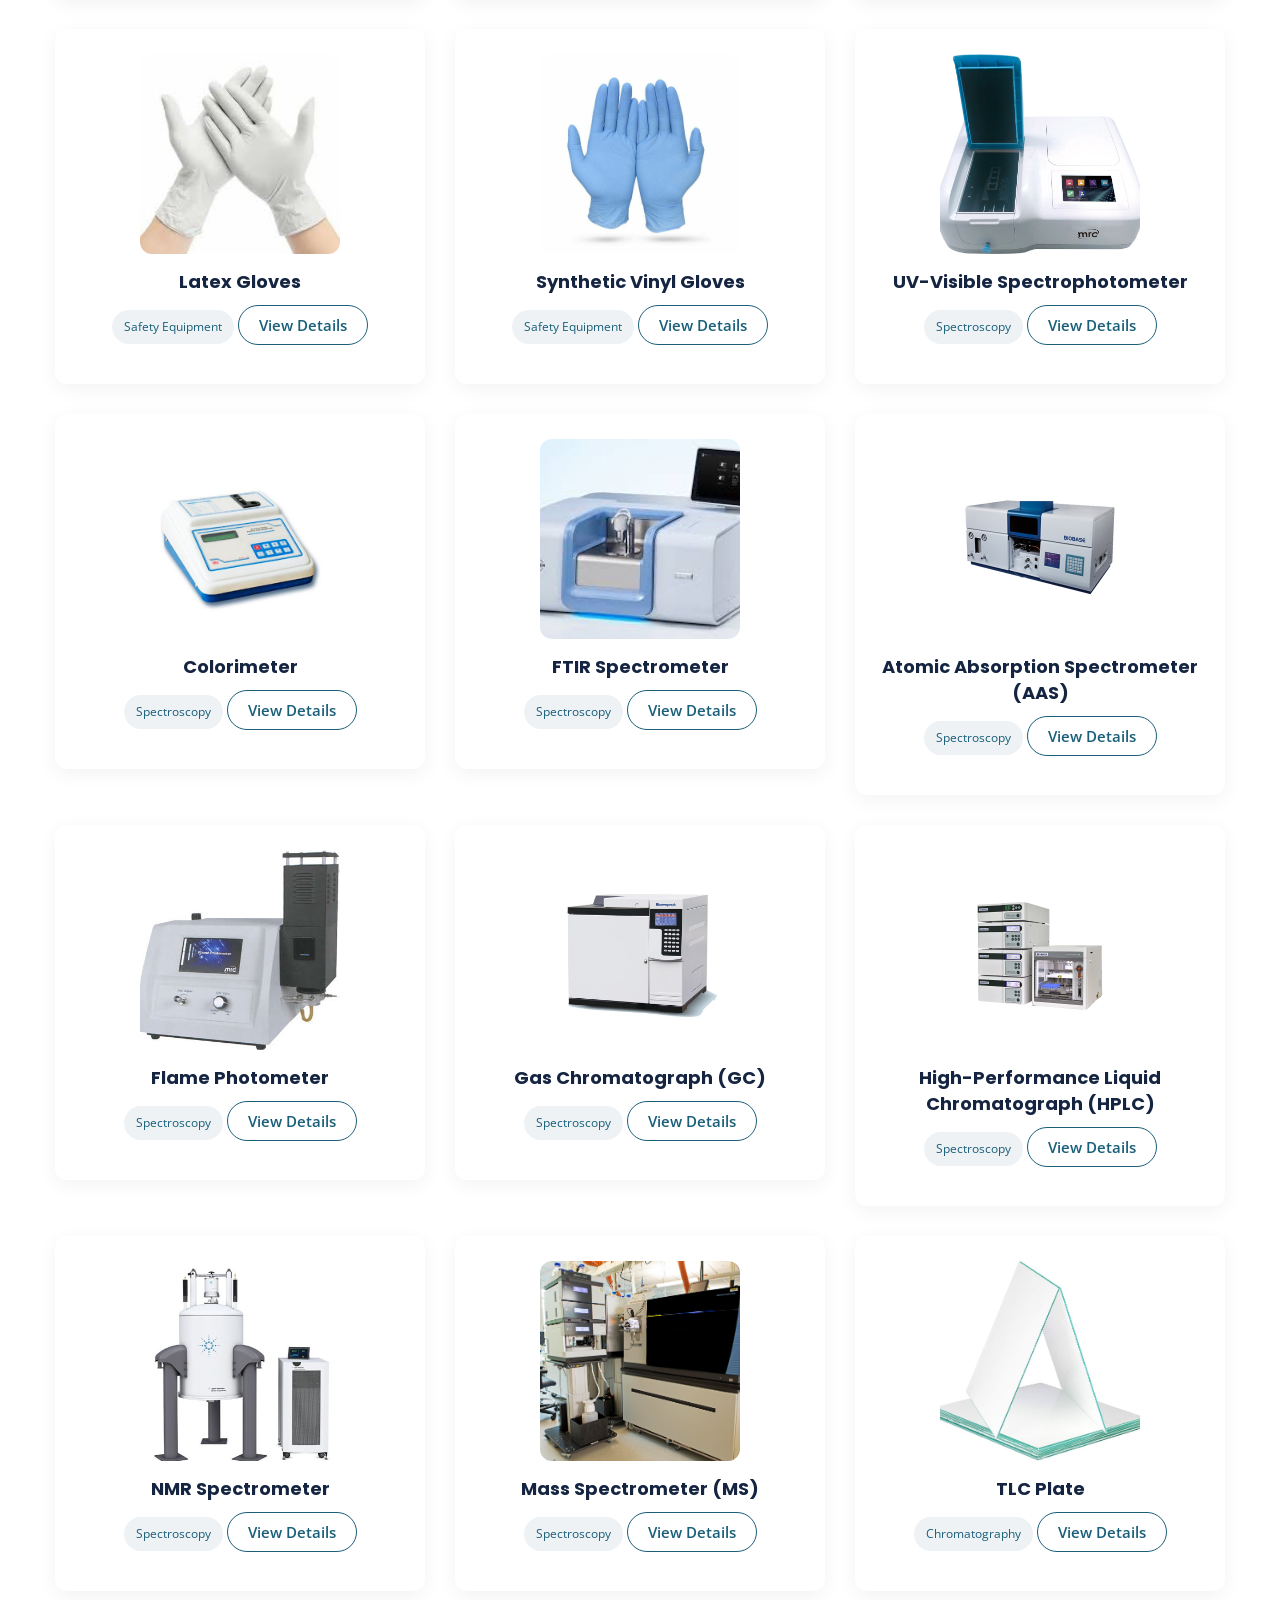
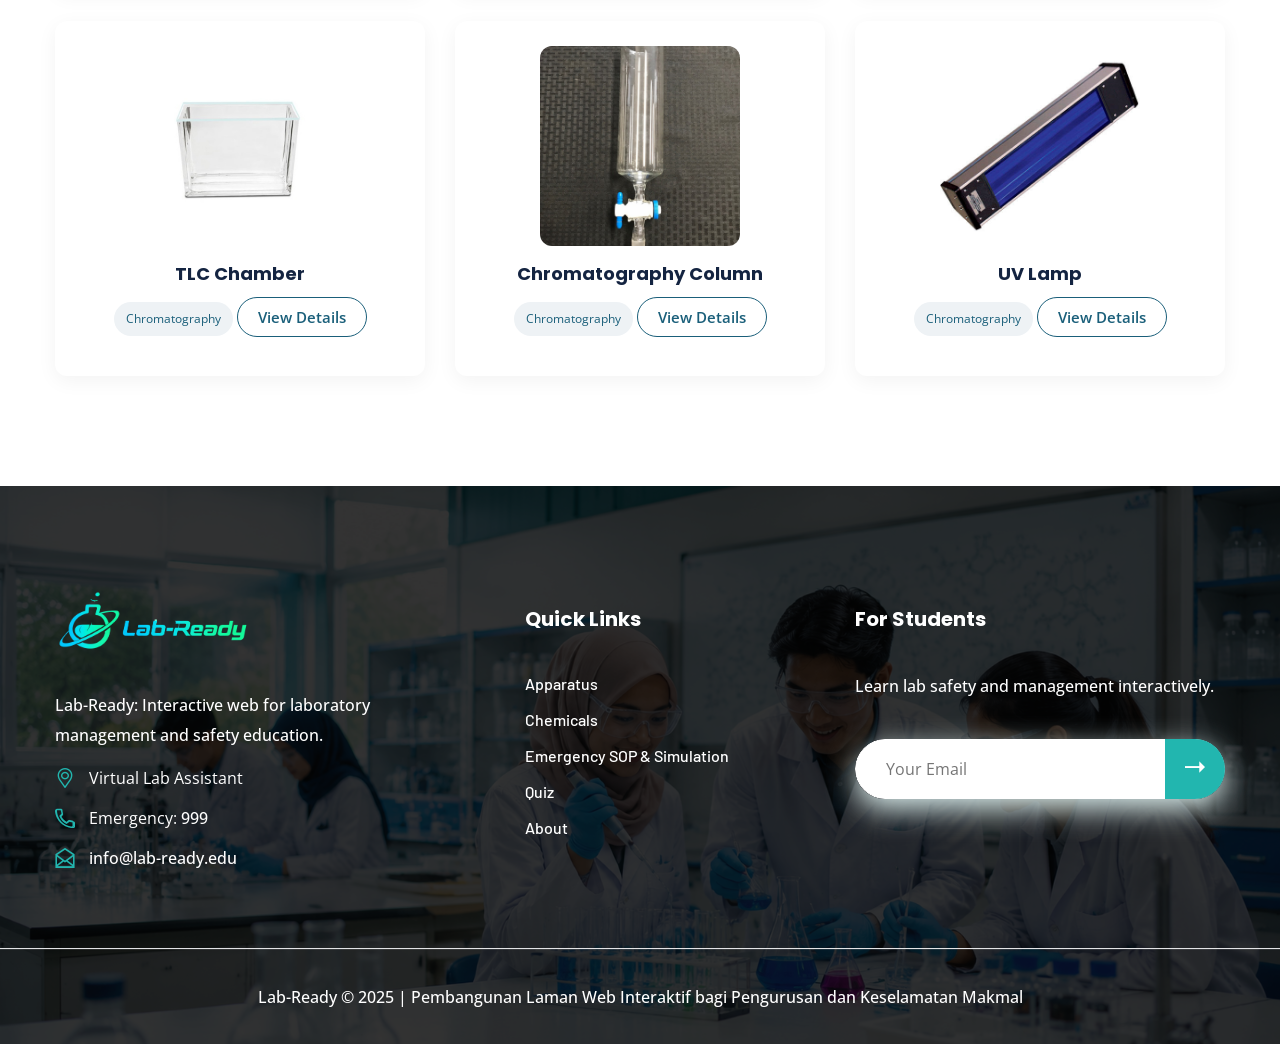
==== commit 5a75224a: "commit" ====
--- a/Laborex Pack/Laborex/apparatus.html
+++ b/Laborex Pack/Laborex/apparatus.html
@@ -12,6 +12,8 @@
 <!-- Google Fonts -->
 <link href="https://fonts.googleapis.com/css2?family=Barlow:ital,wght@0,300;0,400;0,500;0,600;0,700;0,800;0,900;1,300;1,400;1,500;1,600;1,700;1,800;1,900&display=swap" rel="stylesheet">
 <link href="https://fonts.googleapis.com/css2?family=Open+Sans:ital,wght@0,300;0,400;0,600;0,700;0,800;1,300;1,400;1,600;1,700;1,800&display=swap" rel="stylesheet">
+<!-- ADD: Poppins for modern/chemistry feel -->
+<link href="https://fonts.googleapis.com/css2?family=Poppins:wght@400;500;600;700;800;900&display=swap" rel="stylesheet">
 
 <!-- Stylesheets -->
 <link href="assets/css/font-awesome-all.css" rel="stylesheet">
@@ -25,7 +27,19 @@
 <link href="assets/css/responsive.css" rel="stylesheet">
 
 <style>
-/* Custom styles */
+/* ====== Override fonts for chemistry theme ====== */
+h1, h2, h3, h4, h5, h6,
+.sec-title h2,
+.page-title .title h1,
+.floating-quiz-btn .btn-text {
+    font-family: 'Poppins', 'Barlow', sans-serif !important;
+    font-weight: 700;
+}
+body, p, li, .btn, .theme-btn-one, .theme-btn-two {
+    font-family: 'Inter', 'Open Sans', sans-serif;
+}
+
+/* ====== Custom styles ====== */
 .apparatus-grid {
     padding: 40px 0 80px;
 }
@@ -121,7 +135,7 @@
     display: none;
 }
 
-/* Page Title with Image Background */
+/* ====== Page Title with Image Background ====== */
 .page-title.centred {
     position: relative;
     background-size: cover;
@@ -154,6 +168,95 @@
 }
 .page-title .content-box .shape {
     opacity: 0.8;
+}
+
+/* ================================================================ */
+/* ====== FOOTER – Background Image + Overlay ====== */
+.main-footer.footer-with-bg {
+    background-image: url('assets/images/local/local-2.png');
+    background-size: cover;
+    background-position: center;
+    position: relative;
+    background-color: transparent !important;
+}
+.main-footer.footer-with-bg::before {
+    content: '';
+    position: absolute;
+    inset: 0;
+    background: rgba(0, 0, 0, 0.8);
+    z-index: 0;
+}
+.main-footer.footer-with-bg .footer-top,
+.main-footer.footer-with-bg .footer-bottom {
+    position: relative;
+    z-index: 1;
+}
+.main-footer.footer-with-bg .footer-widget .text p,
+.main-footer.footer-with-bg .footer-widget .text ul.info li,
+.main-footer.footer-with-bg .footer-widget .text ul.info li a,
+.main-footer.footer-with-bg .widget-title h4,
+.main-footer.footer-with-bg .links-list li a,
+.main-footer.footer-with-bg .subscribe-widget p,
+.main-footer.footer-with-bg .copyright p {
+    color: #fff;
+}
+.main-footer.footer-with-bg .footer-widget .text ul.info li i {
+    color: #22b6af;
+}
+.main-footer.footer-with-bg .footer-bottom {
+    border-top: 1px solid rgba(255,255,255,0.1);
+}
+
+/* ================================================================ */
+/* ====== FLOATING QUIZ BUTTON – BOTTOM LEFT ====== */
+.floating-quiz-btn {
+    position: fixed;
+    bottom: 30px;
+    left: 30px;
+    z-index: 999;
+    background: linear-gradient(135deg, #22b6af, #1a9e98);
+    color: #fff;
+    padding: 14px 24px;
+    border-radius: 60px;
+    display: flex;
+    align-items: center;
+    gap: 12px;
+    box-shadow: 0 8px 30px rgba(34,182,175,0.5);
+    text-decoration: none;
+    transition: all 0.3s cubic-bezier(0.25, 0.46, 0.45, 0.94);
+    animation: pulse-glow 2.5s infinite;
+    font-weight: 600;
+    font-size: 16px;
+}
+.floating-quiz-btn i {
+    font-size: 24px;
+}
+.floating-quiz-btn .btn-text {
+    font-family: 'Poppins', sans-serif;
+    font-weight: 700;
+    letter-spacing: 0.5px;
+}
+.floating-quiz-btn:hover {
+    transform: scale(1.08);
+    background: linear-gradient(135deg, #1a9e98, #0f7a75);
+    box-shadow: 0 12px 45px rgba(34,182,175,0.7);
+    color: #fff;
+}
+@keyframes pulse-glow {
+    0% { box-shadow: 0 0 0 0 rgba(34,182,175,0.5); }
+    70% { box-shadow: 0 0 0 20px rgba(34,182,175,0); }
+    100% { box-shadow: 0 0 0 0 rgba(34,182,175,0); }
+}
+@media (max-width: 576px) {
+    .floating-quiz-btn {
+        padding: 12px 18px;
+        font-size: 14px;
+        bottom: 16px;
+        left: 16px;
+    }
+    .floating-quiz-btn i {
+        font-size: 20px;
+    }
 }
 </style>
 </head>
@@ -303,8 +406,8 @@
         </div>
     </section>
 
-    <!-- ===== FOOTER ===== -->
-    <footer class="main-footer bg-color-1">
+    <!-- ===== FOOTER – Background Image + Overlay ===== -->
+    <footer class="main-footer footer-with-bg">
         <div class="footer-top">
             <div class="auto-container">
                 <div class="row clearfix">
@@ -366,6 +469,15 @@
     <button class="scroll-top scroll-to-target" data-target="html">
         <span class="fal fa-angle-up"></span>
     </button>
+
+    <!-- ============================================================ -->
+    <!-- FLOATING QUIZ BUTTON – BOTTOM LEFT -->
+    <!-- ============================================================ -->
+    <a href="quiz.html" class="floating-quiz-btn">
+        <i class="fas fa-brain"></i>
+        <span class="btn-text">Quiz</span>
+    </a>
+
 </div>
 
 <!-- ===== MODAL ===== -->
@@ -461,7 +573,7 @@
     { name: "Oil Bath", category: "Heating & Mixing", storage: "Covered, with oil inside.", usage: "High‑temperature heating (>100°C).", type: "Silicone oil, mineral oil." },
     { name: "Sand Bath", category: "Heating & Mixing", storage: "Sand filled container.", usage: "Uniform heating for irregular vessels.", type: "Simple metal pan with sand." },
 
-    // ===== MEASURING INSTRUMENTS (10) – Gabungan Measuring + Measurement =====
+    // ===== MEASURING INSTRUMENTS (8) – Gabungan Measuring + Measurement =====
     { name: "Analytical Balance", category: "Measuring Instruments", storage: "On vibration-free bench, levelled.", usage: "Precise mass measurement (0.0001g).", type: "Digital, enclosed draft shield." },
     { name: "Electronic Balance", category: "Measuring Instruments", storage: "On flat surface.", usage: "Mass measurement (0.01g - 0.1g).", type: "Digital." },
     { name: "Thermometer", category: "Measuring Instruments", storage: "In protective case.", usage: "Measuring temperature.", type: "Mercury, alcohol, digital." },
--- a/Laborex Pack/Laborex/assets/css/style.css
+++ b/Laborex Pack/Laborex/assets/css/style.css
@@ -4264,7 +4264,7 @@
 /** about-style-two **/
 
 .about-style-two{
-  padding-bottom: 330px;
+  padding-bottom: 170px;
 }
 
 .image_block_3 .image-box{
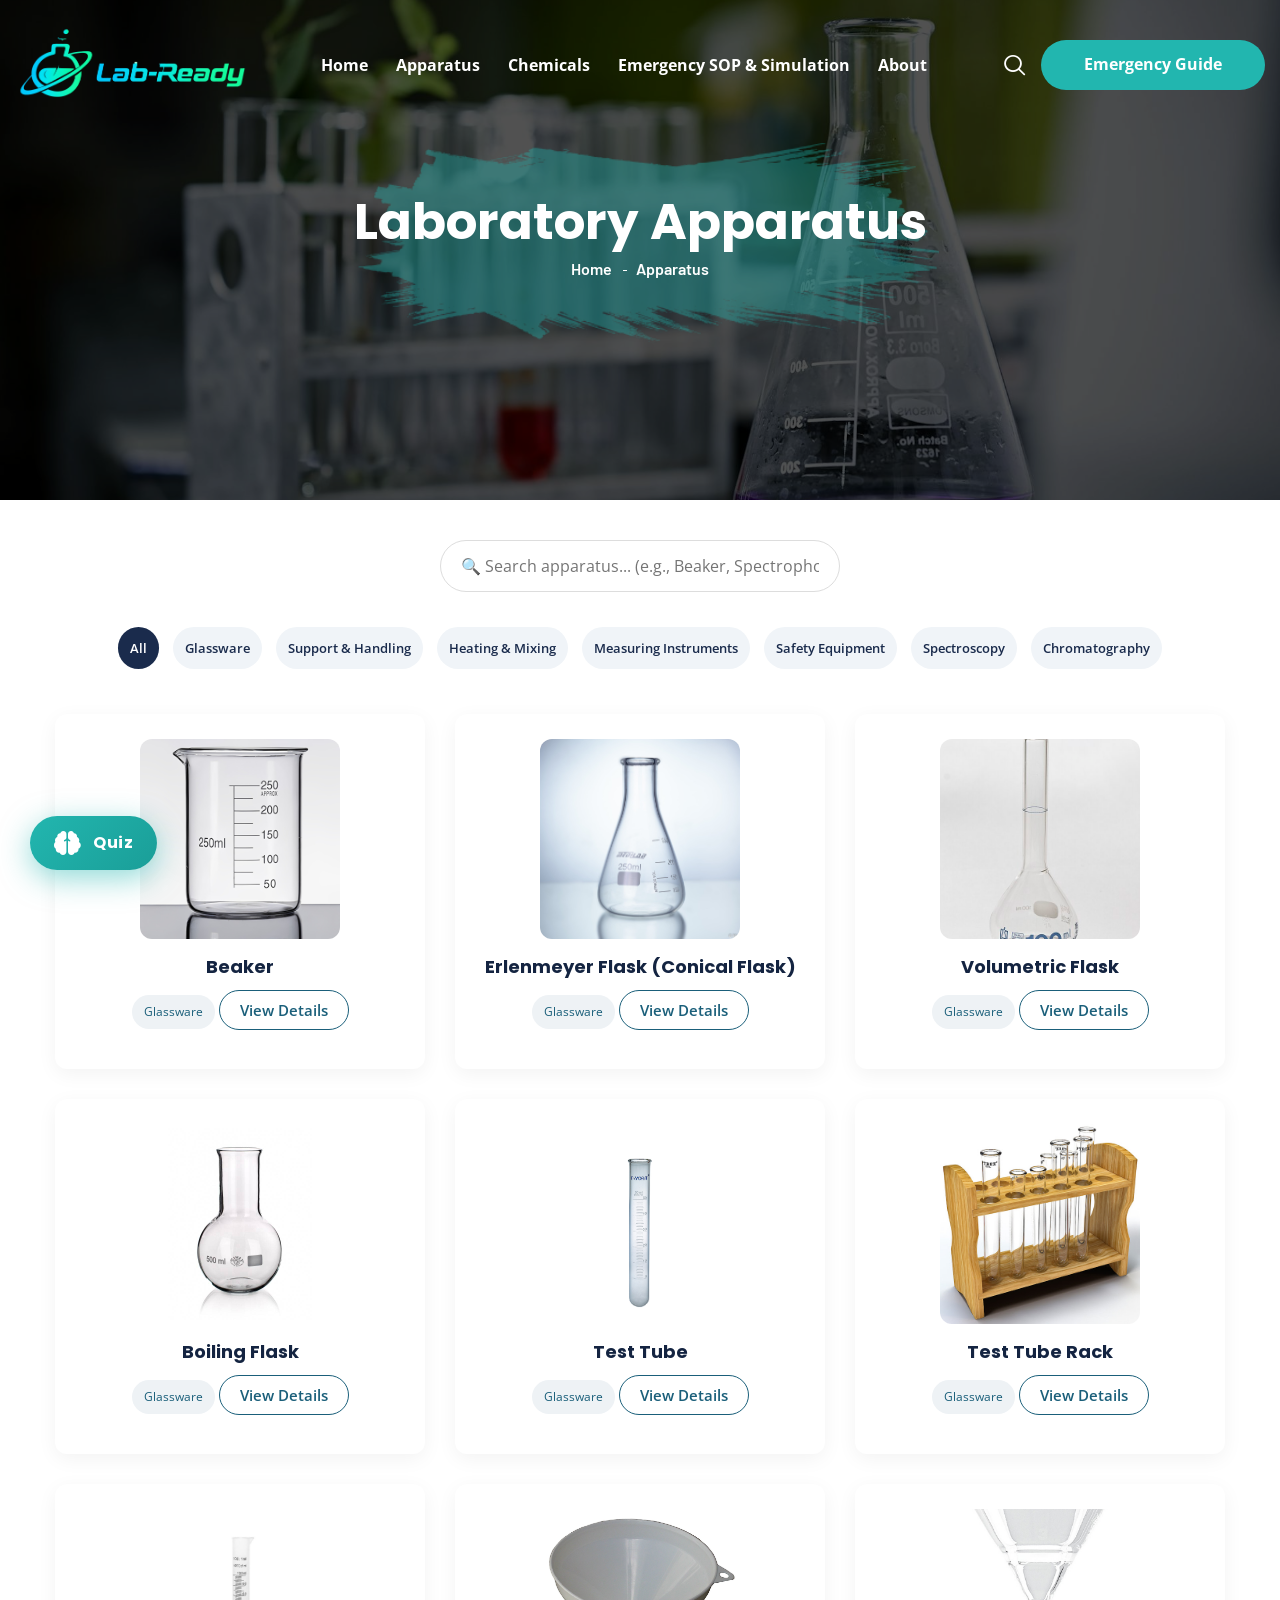
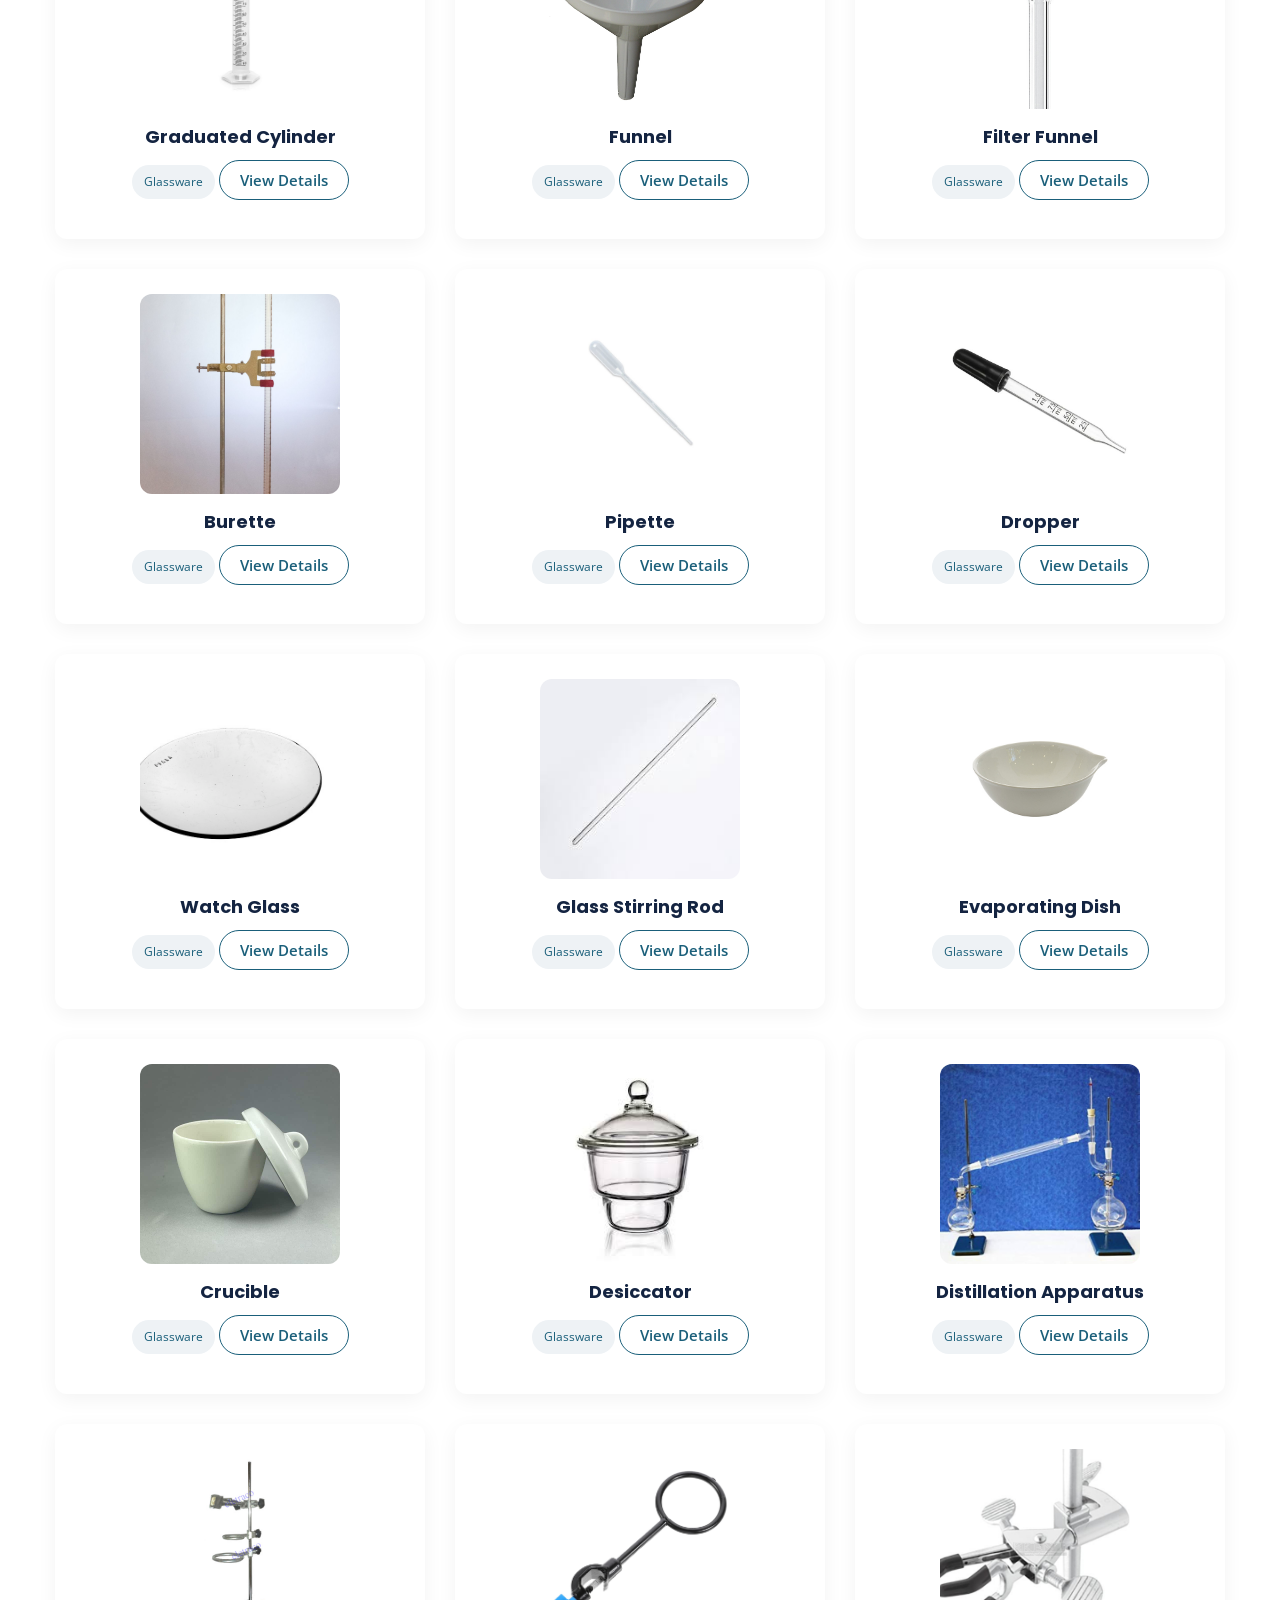
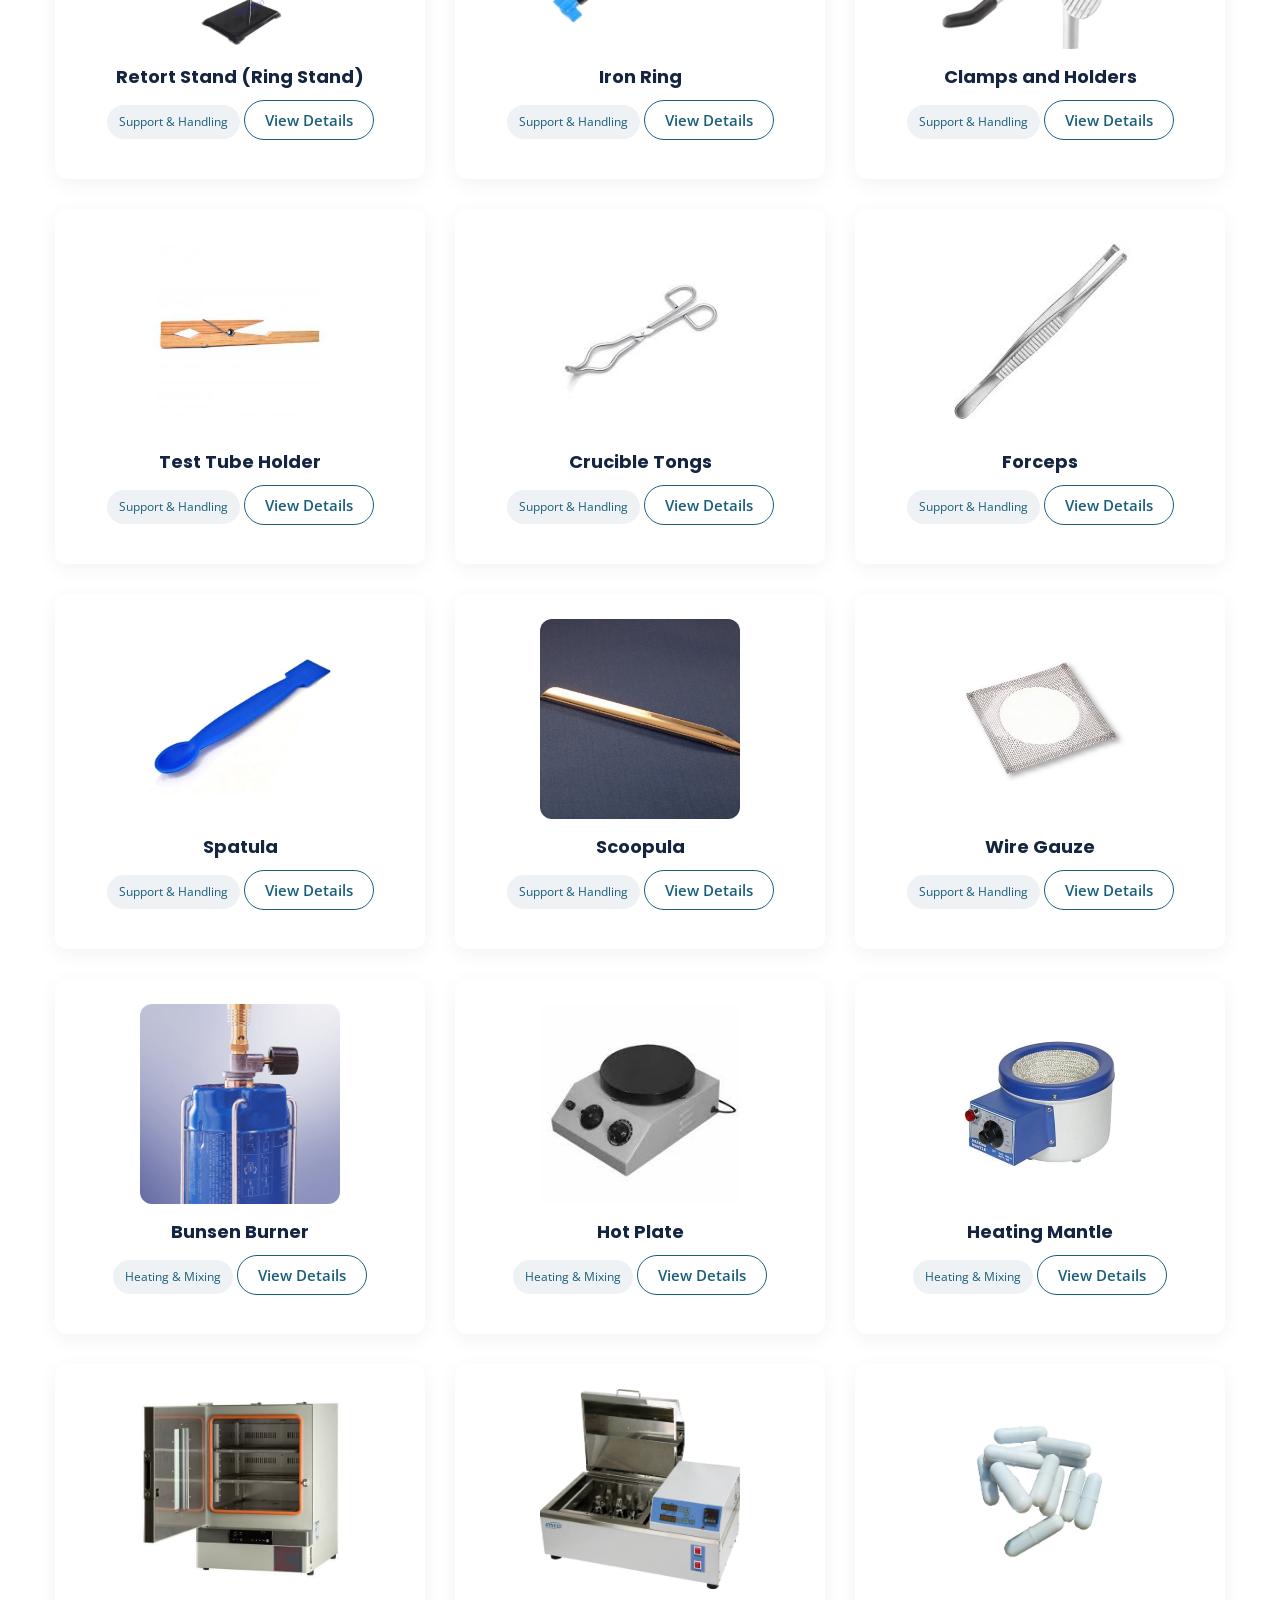
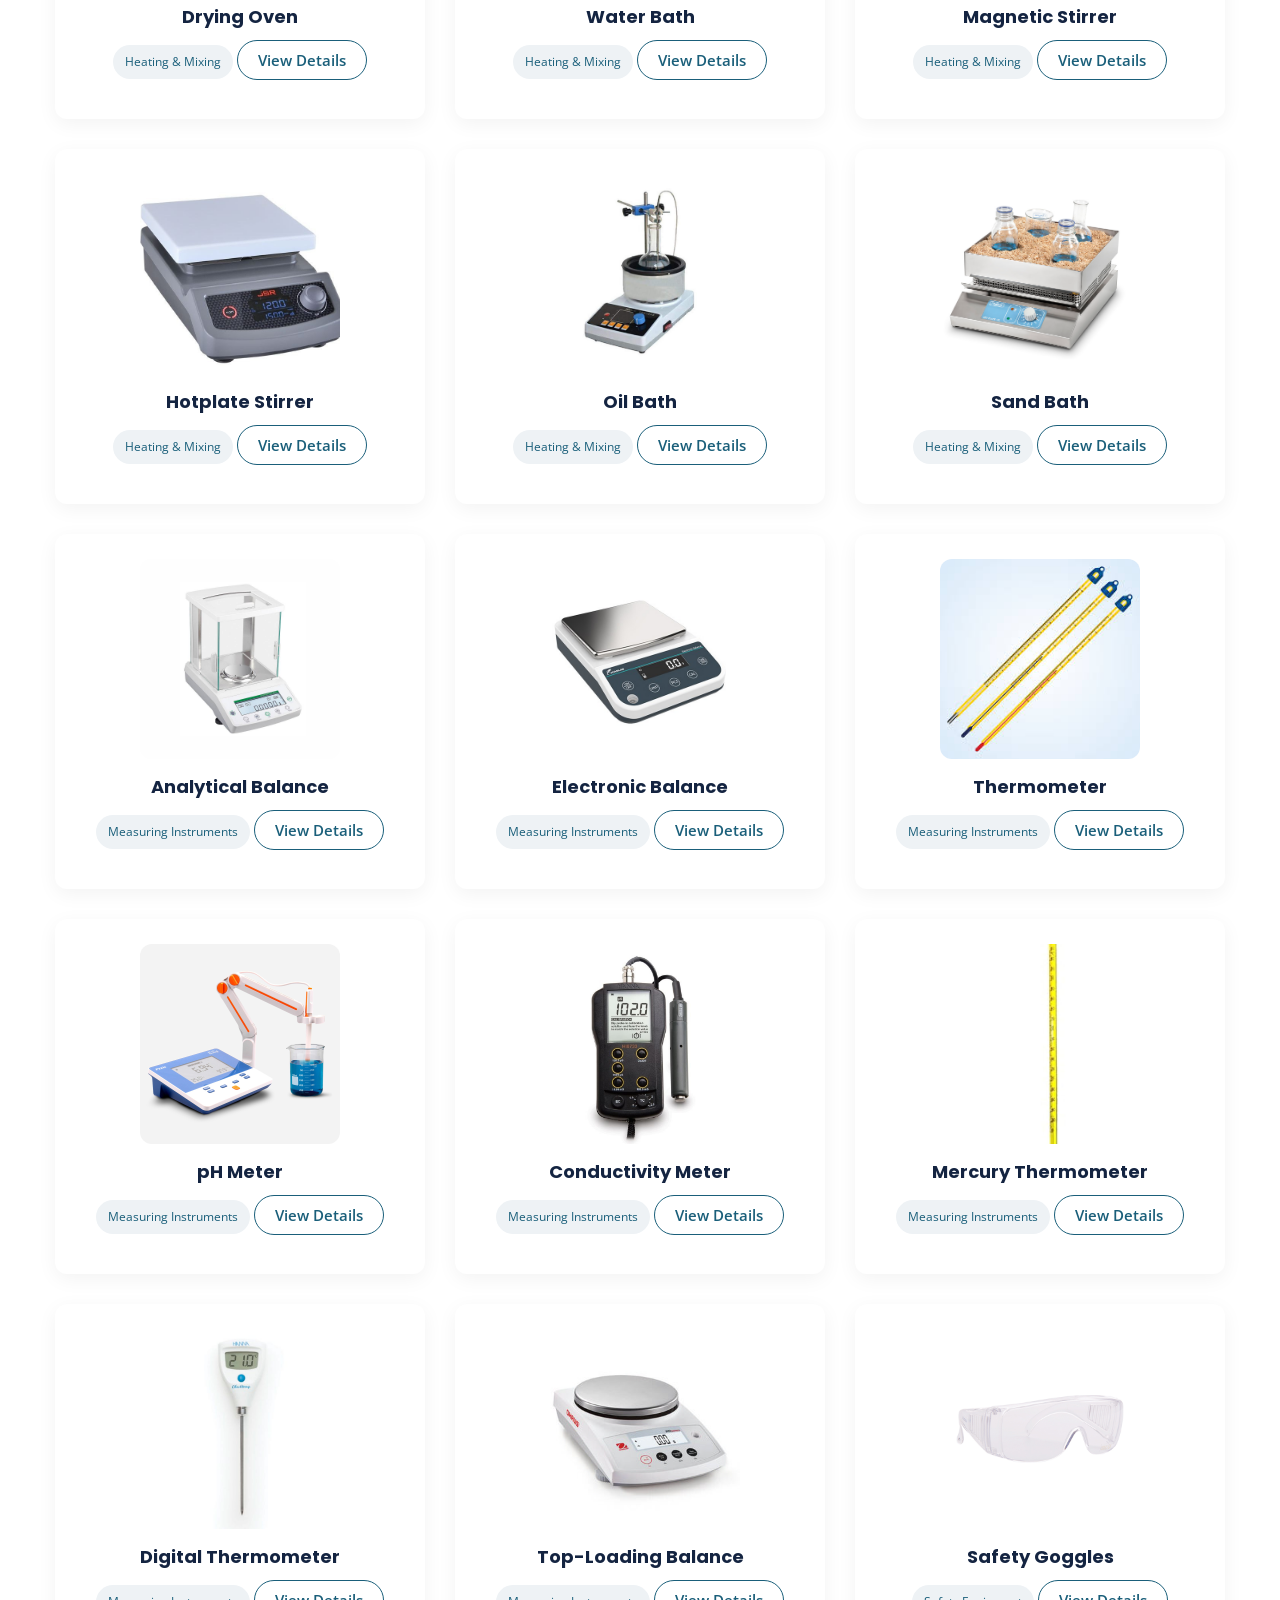
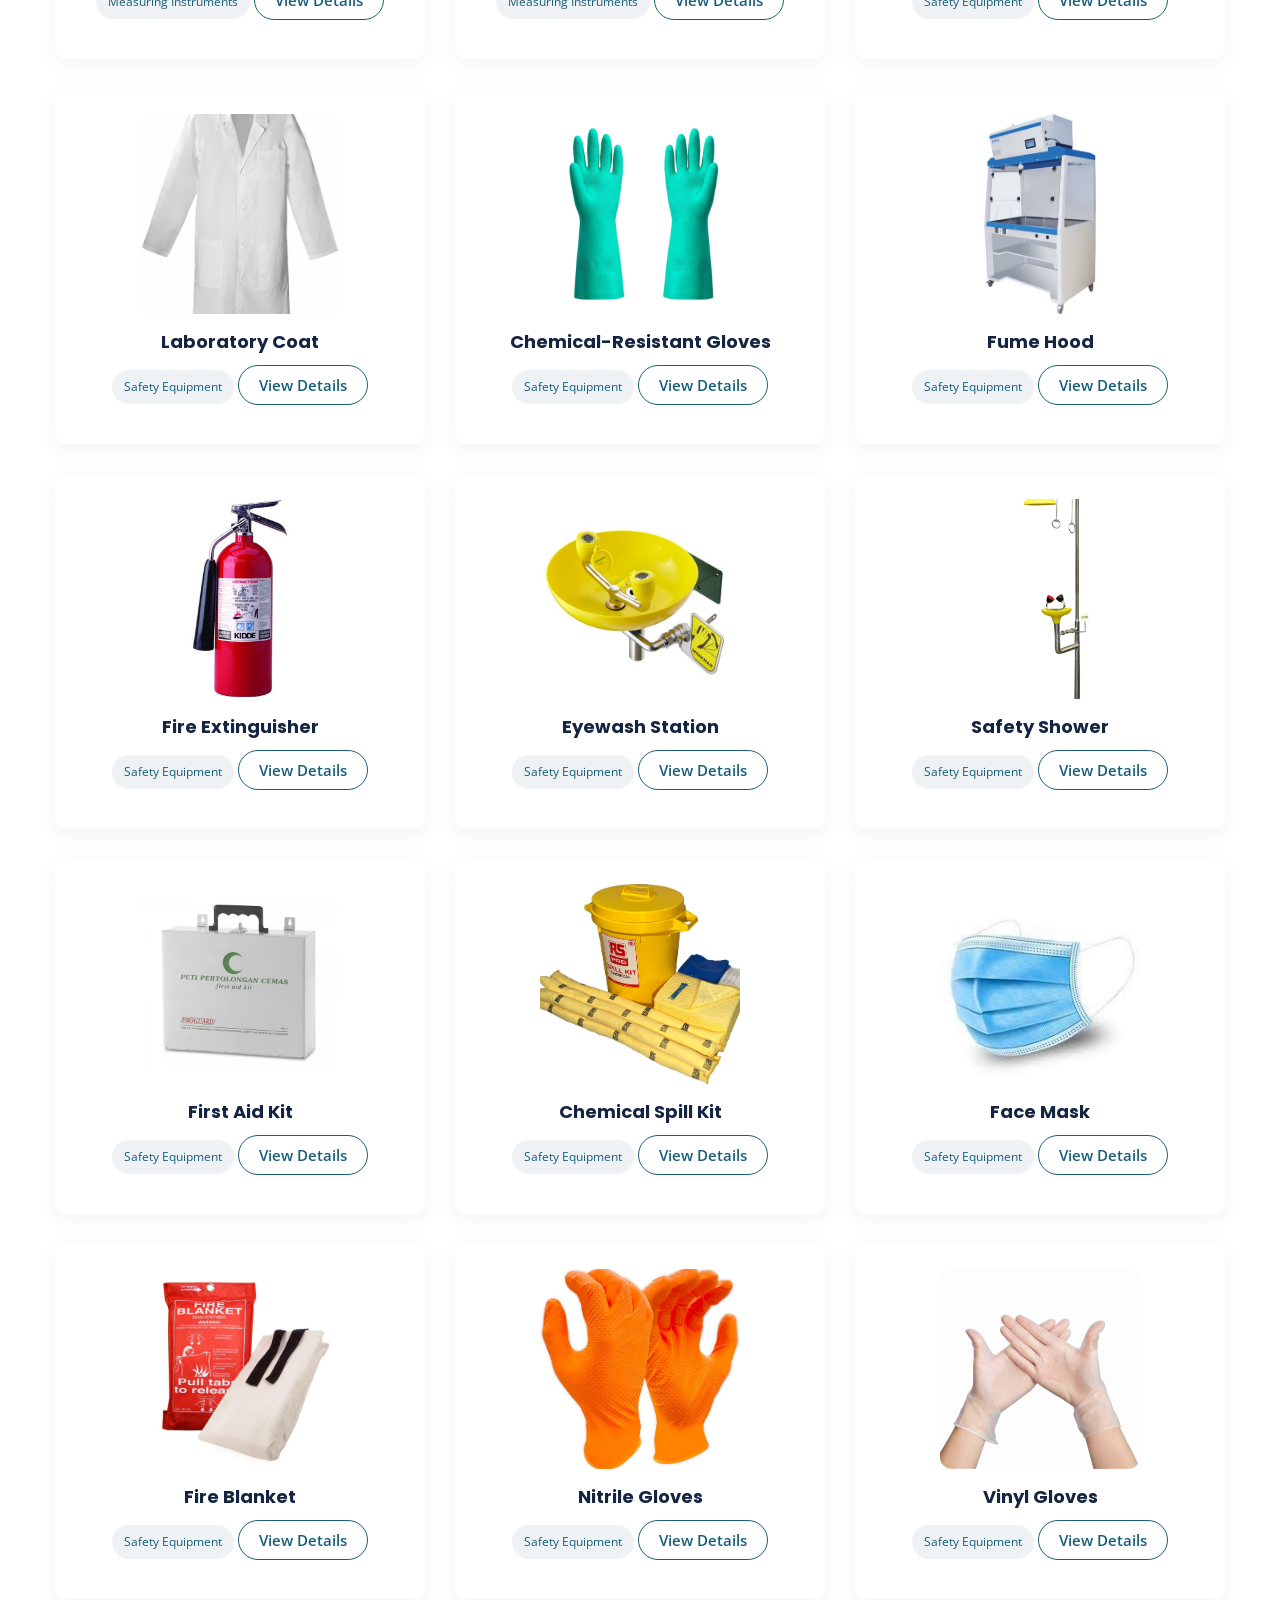
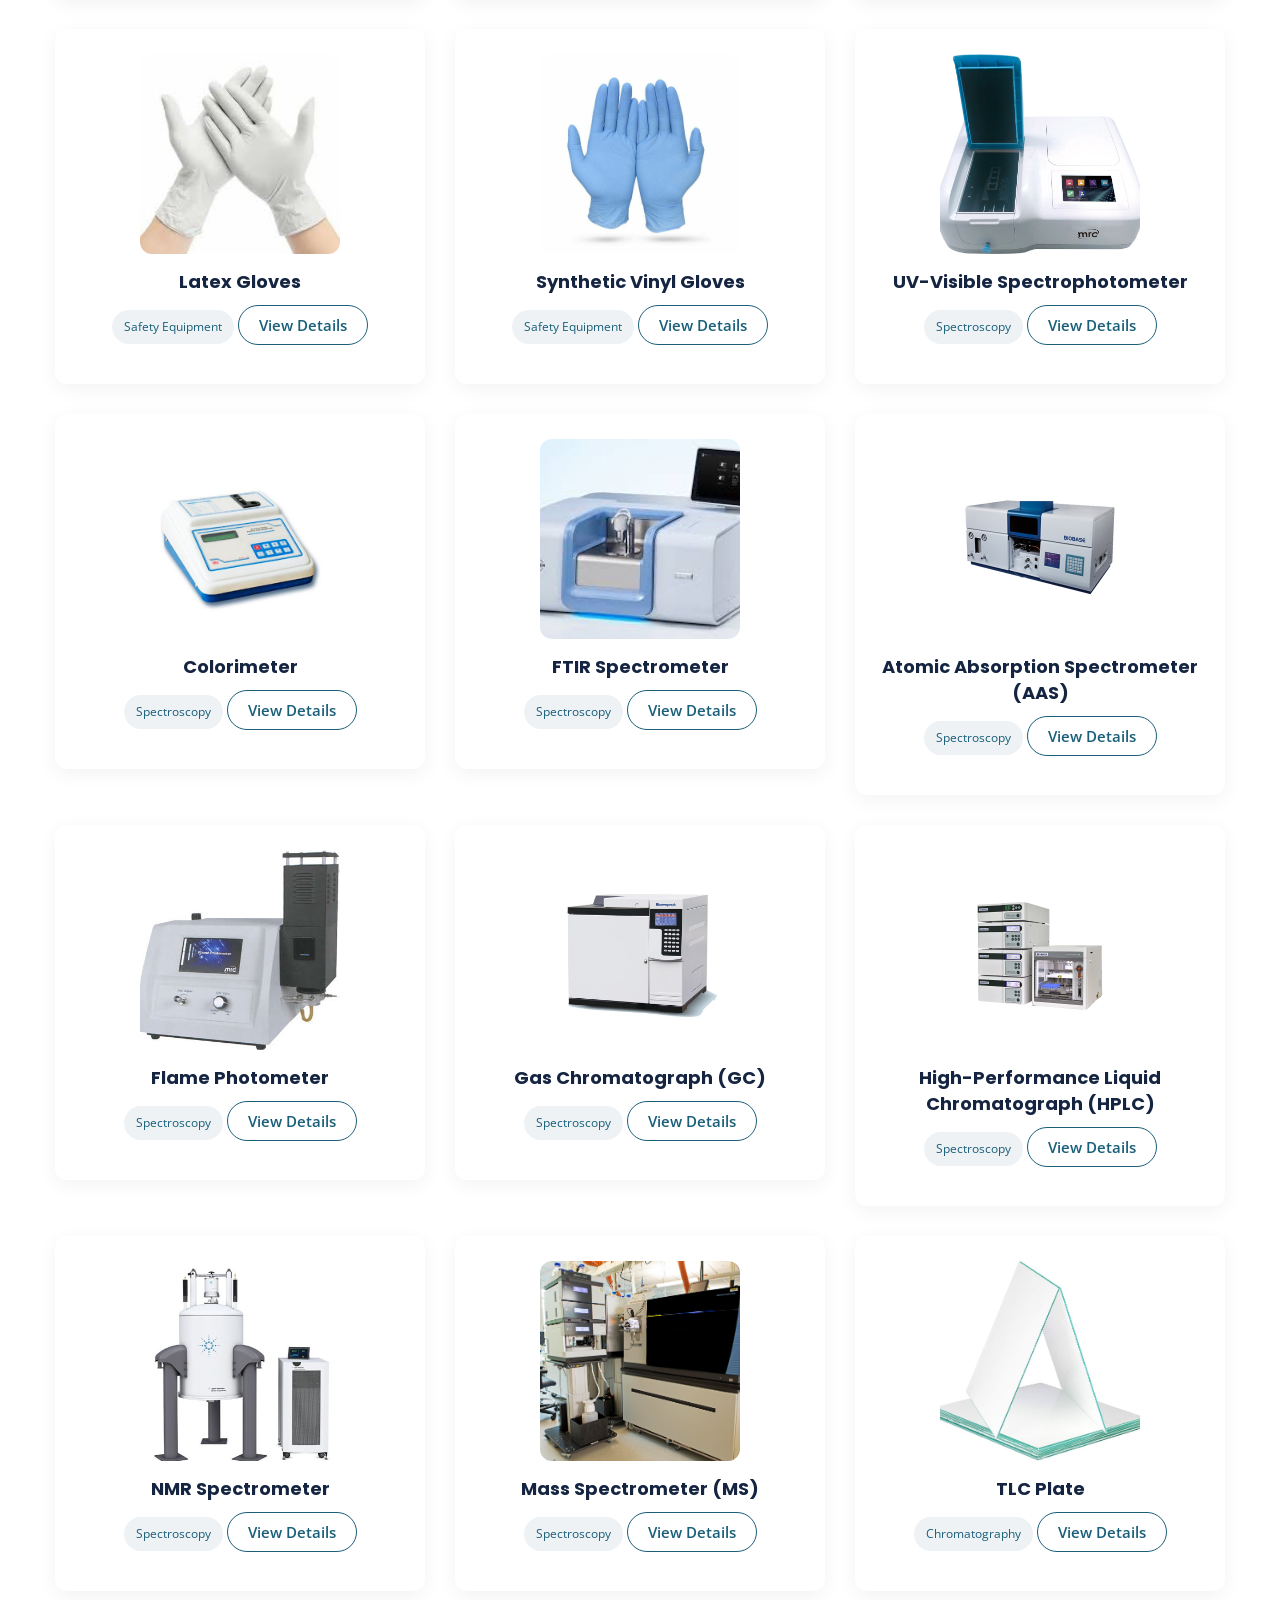
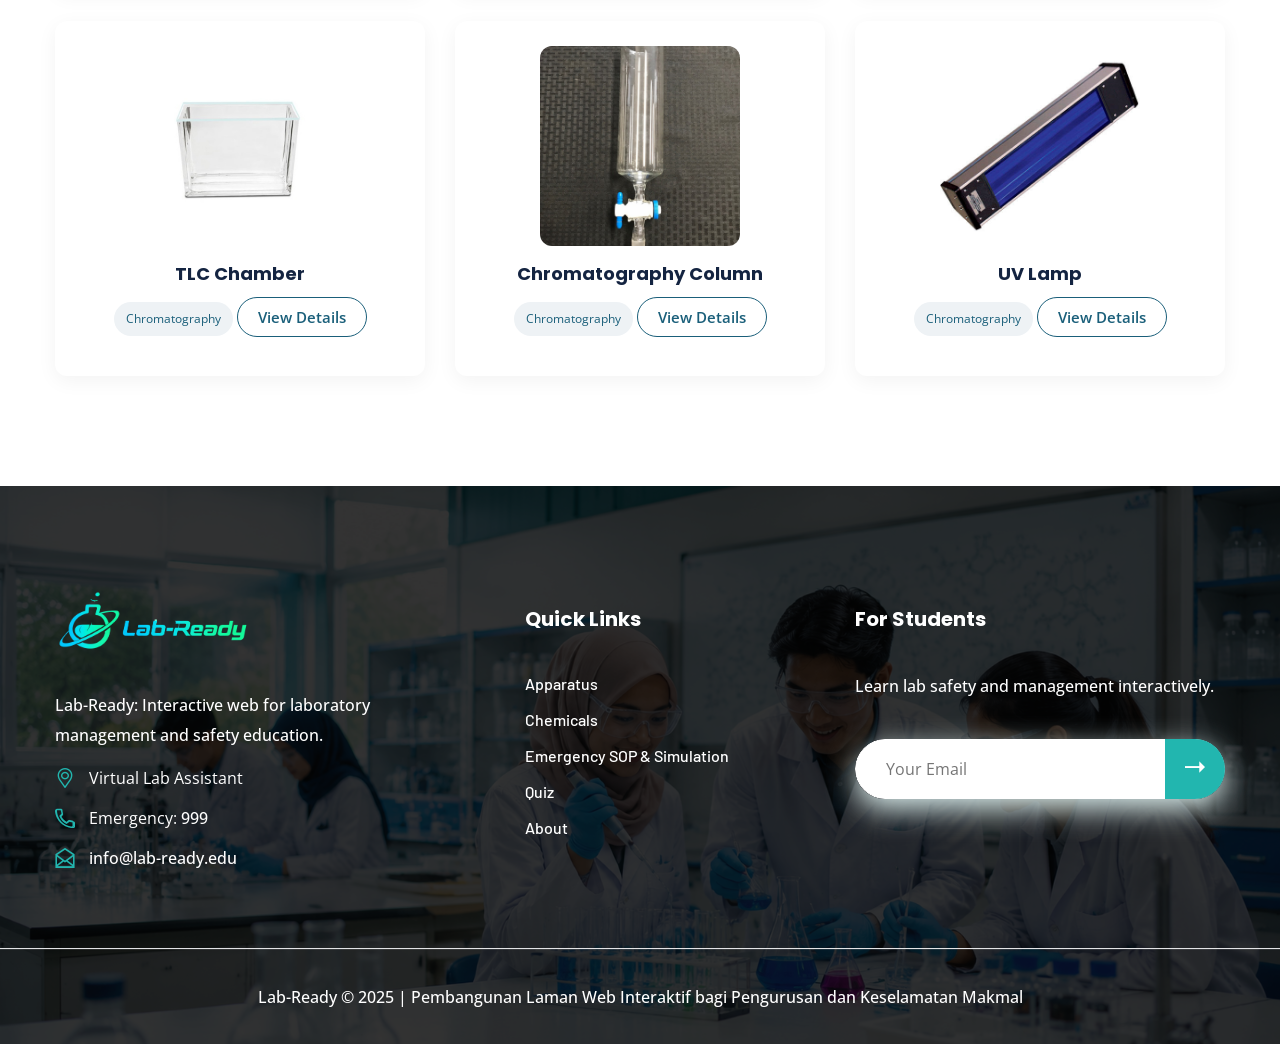
==== commit 77267582: "commit" ====
--- a/Laborex Pack/Laborex/apparatus.html
+++ b/Laborex Pack/Laborex/apparatus.html
@@ -258,6 +258,265 @@
         font-size: 20px;
     }
 }
+
+/* ================================================================ */
+/* ====== SEARCH OVERLAY ====== */
+.search-overlay {
+    position: fixed;
+    top: 0;
+    left: 0;
+    width: 100%;
+    height: 100%;
+    background: rgba(0, 0, 0, 0.85);
+    backdrop-filter: blur(12px);
+    z-index: 1000;
+    display: none;
+    align-items: flex-start;
+    justify-content: center;
+    padding-top: 100px;
+    animation: fadeIn 0.3s ease;
+}
+.search-overlay.active {
+    display: flex;
+}
+.search-overlay .search-container {
+    width: 100%;
+    max-width: 720px;
+    padding: 0 20px;
+}
+.search-overlay .search-input-wrap {
+    position: relative;
+    margin-bottom: 30px;
+}
+.search-overlay .search-input-wrap i {
+    position: absolute;
+    left: 20px;
+    top: 50%;
+    transform: translateY(-50%);
+    color: rgba(255,255,255,0.4);
+    font-size: 20px;
+}
+.search-overlay .search-input-wrap input {
+    width: 100%;
+    padding: 18px 20px 18px 55px;
+    border: 2px solid rgba(255,255,255,0.1);
+    border-radius: 60px;
+    background: rgba(255,255,255,0.06);
+    color: #fff;
+    font-size: 18px;
+    font-weight: 500;
+    outline: none;
+    transition: 0.3s;
+    font-family: 'Inter', sans-serif;
+}
+.search-overlay .search-input-wrap input::placeholder {
+    color: rgba(255,255,255,0.35);
+}
+.search-overlay .search-input-wrap input:focus {
+    border-color: rgba(34, 182, 175, 0.5);
+    background: rgba(255,255,255,0.08);
+}
+.search-overlay .search-input-wrap .clear-btn {
+    position: absolute;
+    right: 20px;
+    top: 50%;
+    transform: translateY(-50%);
+    background: none;
+    border: none;
+    color: rgba(255,255,255,0.3);
+    font-size: 18px;
+    cursor: pointer;
+    display: none;
+    transition: 0.2s;
+}
+.search-overlay .search-input-wrap .clear-btn:hover {
+    color: #fff;
+}
+.search-overlay .search-input-wrap .clear-btn.show {
+    display: block;
+}
+.search-overlay .search-results {
+    max-height: 55vh;
+    overflow-y: auto;
+    margin-top: 10px;
+}
+.search-overlay .search-results::-webkit-scrollbar {
+    width: 4px;
+}
+.search-overlay .search-results::-webkit-scrollbar-track {
+    background: rgba(255,255,255,0.05);
+    border-radius: 10px;
+}
+.search-overlay .search-results::-webkit-scrollbar-thumb {
+    background: rgba(34, 182, 175, 0.4);
+    border-radius: 10px;
+}
+.search-overlay .result-item {
+    display: flex;
+    align-items: center;
+    gap: 16px;
+    padding: 14px 20px;
+    border-radius: 12px;
+    background: rgba(255,255,255,0.03);
+    cursor: pointer;
+    transition: 0.2s;
+    margin-bottom: 4px;
+    text-decoration: none;
+    color: #fff;
+}
+.search-overlay .result-item:hover {
+    background: rgba(255,255,255,0.08);
+    transform: translateX(4px);
+}
+.search-overlay .result-item .result-icon {
+    width: 40px;
+    height: 40px;
+    display: flex;
+    align-items: center;
+    justify-content: center;
+    background: rgba(34, 182, 175, 0.15);
+    border-radius: 10px;
+    color: #22b6af;
+    font-size: 18px;
+    flex-shrink: 0;
+}
+.search-overlay .result-item .result-info {
+    flex: 1;
+    min-width: 0;
+}
+.search-overlay .result-item .result-info .result-title {
+    font-size: 15px;
+    font-weight: 600;
+    color: #fff;
+    margin-bottom: 2px;
+}
+.search-overlay .result-item .result-info .result-desc {
+    font-size: 13px;
+    color: rgba(255,255,255,0.5);
+    white-space: nowrap;
+    overflow: hidden;
+    text-overflow: ellipsis;
+}
+.search-overlay .result-item .result-info .result-category {
+    font-size: 11px;
+    color: rgba(255,255,255,0.3);
+    background: rgba(255,255,255,0.06);
+    padding: 2px 10px;
+    border-radius: 20px;
+    display: inline-block;
+    margin-top: 2px;
+}
+.search-overlay .no-results {
+    text-align: center;
+    color: rgba(255,255,255,0.4);
+    font-size: 16px;
+    padding: 40px 0;
+}
+.search-overlay .search-hint {
+    text-align: center;
+    color: rgba(255,255,255,0.2);
+    font-size: 13px;
+    margin-top: 20px;
+    letter-spacing: 0.5px;
+}
+.search-overlay .close-search-btn {
+    position: absolute;
+    top: 30px;
+    right: 40px;
+    background: none;
+    border: none;
+    color: rgba(255,255,255,0.5);
+    font-size: 28px;
+    cursor: pointer;
+    transition: 0.2s;
+}
+.search-overlay .close-search-btn:hover {
+    color: #fff;
+    transform: rotate(90deg);
+}
+
+/* ===== MOST SEARCHED / POPULAR SUGGESTIONS ===== */
+.search-suggestions {
+    display: grid;
+    grid-template-columns: repeat(5, 1fr);
+    gap: 12px;
+    margin-top: 16px;
+}
+.search-suggestions .suggestion-card {
+    background: rgba(255,255,255,0.05);
+    border: 1px solid rgba(255,255,255,0.06);
+    border-radius: 12px;
+    padding: 16px 12px;
+    text-align: center;
+    cursor: pointer;
+    transition: all 0.3s ease;
+    text-decoration: none;
+    color: #fff;
+}
+.search-suggestions .suggestion-card:hover {
+    background: rgba(34, 182, 175, 0.15);
+    border-color: rgba(34, 182, 175, 0.3);
+    transform: translateY(-4px);
+    box-shadow: 0 8px 30px rgba(34, 182, 175, 0.1);
+}
+.search-suggestions .suggestion-card .suggestion-icon {
+    font-size: 28px;
+    display: block;
+    margin-bottom: 8px;
+    opacity: 0.7;
+}
+.search-suggestions .suggestion-card .suggestion-label {
+    font-size: 13px;
+    font-weight: 600;
+    color: rgba(255,255,255,0.8);
+}
+.search-suggestions .suggestion-card .suggestion-desc {
+    font-size: 11px;
+    color: rgba(255,255,255,0.35);
+    margin-top: 4px;
+}
+.search-suggestions .suggestion-card .suggestion-badge {
+    display: inline-block;
+    background: rgba(231, 76, 60, 0.2);
+    color: #e74c3c;
+    font-size: 9px;
+    font-weight: 700;
+    padding: 1px 8px;
+    border-radius: 20px;
+    margin-top: 6px;
+    text-transform: uppercase;
+    letter-spacing: 0.5px;
+}
+@media (max-width: 768px) {
+    .search-suggestions {
+        grid-template-columns: repeat(3, 1fr);
+    }
+}
+@media (max-width: 480px) {
+    .search-suggestions {
+        grid-template-columns: repeat(2, 1fr);
+    }
+    .search-suggestions .suggestion-card {
+        padding: 12px 8px;
+    }
+    .search-suggestions .suggestion-card .suggestion-icon {
+        font-size: 22px;
+    }
+}
+@media (max-width: 576px) {
+    .search-overlay {
+        padding-top: 60px;
+    }
+    .search-overlay .close-search-btn {
+        top: 16px;
+        right: 20px;
+        font-size: 22px;
+    }
+    .search-overlay .search-input-wrap input {
+        padding: 14px 16px 14px 48px;
+        font-size: 16px;
+    }
+}
 </style>
 </head>
 <body>
@@ -288,8 +547,23 @@
     </div>
     <!-- preloader end -->
 
-    <!-- search-popup -->
-    <div id="search-popup" class="search-popup">
+    <!-- ===== SEARCH OVERLAY ===== -->
+    <div class="search-overlay" id="searchOverlay">
+        <button class="close-search-btn" id="closeSearchBtn"><i class="fas fa-times"></i></button>
+        <div class="search-container">
+            <div class="search-input-wrap">
+                <i class="fas fa-search"></i>
+                <input type="text" id="searchInput" placeholder="Search apparatus..." autofocus>
+                <button class="clear-btn" id="clearSearchBtn"><i class="fas fa-times-circle"></i></button>
+            </div>
+            <div class="search-results" id="searchResults">
+                <!-- Popular Suggestions will be shown here by default -->
+            </div>
+        </div>
+    </div>
+
+    <!-- search-popup (old – hidden) -->
+    <div id="search-popup" class="search-popup" style="display:none;">
         <div class="close-search"><span>x</span></div>
         <div class="popup-inner">
             <div class="overlay-layer"></div>
@@ -305,7 +579,6 @@
             </div>
         </div>
     </div>
-    <!-- search-popup end -->
 
     <!-- ===== HEADER ===== -->
     <header class="main-header style-four style-five">
@@ -334,7 +607,7 @@
                 </div>
                 <ul class="menu-right-content clearfix">
                     <li class="search-btn">
-                        <button type="button" class="search-toggler"><i class="icon-1"></i></button>
+                        <button type="button" class="search-toggler" id="searchToggler"><i class="icon-1"></i></button>
                     </li>
                     <li class="btn-box">
                         <a href="emergency.html" class="theme-btn-one">Emergency Guide</a>
@@ -349,7 +622,7 @@
                         <nav class="main-menu clearfix"></nav>
                     </div>
                     <ul class="menu-right-content pull-right clearfix">
-                        <li class="search-btn"><button type="button" class="search-toggler"><i class="icon-1"></i></button></li>
+                        <li class="search-btn"><button type="button" class="search-toggler" id="searchTogglerSticky"><i class="icon-1"></i></button></li>
                         <li class="btn-box"><a href="emergency.html" class="theme-btn-one">Emergency Guide</a></li>
                     </ul>
                 </div>
@@ -388,7 +661,7 @@
     <section class="apparatus-grid">
         <div class="auto-container">
             <div class="search-box">
-                <input type="text" id="searchInput" placeholder="🔍 Search apparatus... (e.g., Beaker, Spectrophotometer)">
+                <input type="text" id="pageSearchInput" placeholder="🔍 Search apparatus... (e.g., Beaker, Spectrophotometer)">
             </div>
             <div class="filter-bar" id="filterBar">
                 <button class="filter-btn active" data-category="all">All</button>
@@ -511,6 +784,254 @@
 <script src="assets/js/script.js"></script>
 
 <script>
+// ================================================================
+// SEARCH ENGINE – Apparatus Page Search
+// ================================================================
+
+// ===== POPULAR SUGGESTIONS =====
+const popularSuggestions = [
+    { icon: "fa-flask", label: "Glassware", desc: "Beakers, flasks, burettes", url: "#", badge: "Most Used" },
+    { icon: "fa-microscope", label: "Spectroscopy", desc: "UV-Vis, FTIR, AAS, HPLC", url: "#", badge: "Analytical" },
+    { icon: "fa-eye", label: "Safety Equipment", desc: "Goggles, gloves, fume hood", url: "#", badge: "Essential" },
+    { icon: "fa-fire", label: "Heating & Mixing", desc: "Bunsen, hot plate, stirrer", url: "#", badge: "Popular" },
+    { icon: "fa-weight-scale", label: "Measuring", desc: "Balances, pH meter, thermometer", url: "#", badge: "Lab Tools" }
+];
+
+// ===== BUILD SEARCH DATA FROM APPARATUS =====
+function buildSearchData() {
+    const data = [];
+    // Add page entry
+    data.push({
+        title: "Apparatus",
+        url: "apparatus.html",
+        category: "Page",
+        icon: "fa-flask",
+        desc: "Browse 40+ laboratory apparatus with storage, usage, and types"
+    });
+    // Add all apparatus items
+    apparatusData.forEach(item => {
+        data.push({
+            title: item.name,
+            url: "apparatus.html",
+            category: item.category,
+            icon: getCategoryIcon(item.category),
+            desc: item.usage.substring(0, 80) + (item.usage.length > 80 ? '...' : '')
+        });
+    });
+    return data;
+}
+
+function getCategoryIcon(category) {
+    const icons = {
+        "Glassware": "fa-flask",
+        "Support & Handling": "fa-tools",
+        "Heating & Mixing": "fa-fire",
+        "Measuring Instruments": "fa-weight-scale",
+        "Safety Equipment": "fa-eye",
+        "Spectroscopy": "fa-microscope",
+        "Chromatography": "fa-vial"
+    };
+    return icons[category] || "fa-circle";
+}
+
+// ===== SEARCH DATA =====
+let searchData = [];
+
+// ===== RENDER SUGGESTIONS =====
+function renderSuggestions() {
+    const container = document.getElementById('searchResults');
+    let html = `
+        <div class="search-suggestions">
+    `;
+    popularSuggestions.forEach(item => {
+        // For suggestions, we'll filter by category when clicked
+        const filterCategory = item.label;
+        html += `
+            <div class="suggestion-card" onclick="applyFilter('${filterCategory}')">
+                <span class="suggestion-icon"><i class="fas ${item.icon}"></i></span>
+                <div class="suggestion-label">${item.label}</div>
+                <div class="suggestion-desc">${item.desc}</div>
+                ${item.badge ? `<span class="suggestion-badge">${item.badge}</span>` : ''}
+            </div>
+        `;
+    });
+    html += `</div>`;
+    html += `<div class="search-hint">✨ Popular categories — click to filter apparatus</div>`;
+    container.innerHTML = html;
+}
+
+// ===== APPLY FILTER FROM SUGGESTION =====
+function applyFilter(category) {
+    closeSearch();
+    // Map suggestion label to category
+    const categoryMap = {
+        "Glassware": "Glassware",
+        "Spectroscopy": "Spectroscopy",
+        "Safety Equipment": "Safety Equipment",
+        "Heating & Mixing": "Heating & Mixing",
+        "Measuring": "Measuring Instruments"
+    };
+    const targetCategory = categoryMap[category] || category;
+    
+    // Click the corresponding filter button
+    const buttons = document.querySelectorAll('.filter-btn');
+    buttons.forEach(btn => {
+        btn.classList.remove('active');
+        if (btn.getAttribute('data-category') === targetCategory) {
+            btn.classList.add('active');
+            btn.click();
+        }
+    });
+    
+    // If "All" button, click it
+    if (category === "All") {
+        document.querySelector('.filter-btn[data-category="all"]')?.click();
+    }
+}
+
+// ===== PERFORM SEARCH =====
+function performSearch(query) {
+    if (!query || query.length < 1) {
+        return [];
+    }
+    const q = query.toLowerCase().trim();
+    const results = searchData.filter(item => {
+        return item.title.toLowerCase().includes(q) || 
+               item.desc.toLowerCase().includes(q) ||
+               item.category.toLowerCase().includes(q);
+    });
+    results.sort((a, b) => {
+        const aTitle = a.title.toLowerCase();
+        const bTitle = b.title.toLowerCase();
+        if (aTitle === q && bTitle !== q) return -1;
+        if (bTitle === q && aTitle !== q) return 1;
+        return 0;
+    });
+    return results.slice(0, 20);
+}
+
+// ===== RENDER RESULTS =====
+function renderResults(results) {
+    const container = document.getElementById('searchResults');
+    if (results.length === 0) {
+        container.innerHTML = `<div class="no-results"><i class="fas fa-search" style="font-size:32px;display:block;margin-bottom:12px;opacity:0.3;"></i>No apparatus found. Try a different keyword.</div>`;
+        return;
+    }
+    let html = '';
+    results.forEach(item => {
+        const icon = item.icon || 'fa-circle';
+        const url = item.url || '#';
+        html += `
+            <a href="${url}" class="result-item" onclick="closeSearch()">
+                <div class="result-icon"><i class="fas ${icon}"></i></div>
+                <div class="result-info">
+                    <div class="result-title">${highlightMatch(item.title)}</div>
+                    <div class="result-desc">${highlightMatch(item.desc)}</div>
+                    <span class="result-category">${item.category}</span>
+                </div>
+            </a>
+        `;
+    });
+    container.innerHTML = html;
+}
+
+// ===== HIGHLIGHT MATCH =====
+function highlightMatch(text) {
+    const query = document.getElementById('searchInput').value.trim();
+    if (!query || query.length < 2) return text;
+    const regex = new RegExp(`(${query.replace(/[.*+?^${}()|[\]\\]/g, '\\$&')})`, 'gi');
+    return text.replace(regex, '<mark style="background:rgba(34,182,175,0.3);color:#fff;padding:1px 4px;border-radius:3px;">$1</mark>');
+}
+
+// ===== SEARCH OVERLAY CONTROLS =====
+function openSearch() {
+    const overlay = document.getElementById('searchOverlay');
+    overlay.classList.add('active');
+    document.body.style.overflow = 'hidden';
+    renderSuggestions();
+    setTimeout(() => {
+        document.getElementById('searchInput').focus();
+    }, 200);
+}
+
+function closeSearch() {
+    const overlay = document.getElementById('searchOverlay');
+    overlay.classList.remove('active');
+    document.body.style.overflow = '';
+    document.getElementById('searchInput').value = '';
+    document.getElementById('clearSearchBtn').classList.remove('show');
+    renderSuggestions();
+}
+
+// ================================================================
+// SEARCH EVENT LISTENERS
+// ================================================================
+document.addEventListener('DOMContentLoaded', function() {
+    // Build search data from apparatus
+    searchData = buildSearchData();
+    renderSuggestions();
+
+    // Search togglers
+    document.querySelectorAll('.search-toggler').forEach(el => {
+        el.addEventListener('click', function(e) {
+            e.preventDefault();
+            openSearch();
+        });
+    });
+
+    // Close button
+    document.getElementById('closeSearchBtn').addEventListener('click', closeSearch);
+
+    // Clear button
+    document.getElementById('clearSearchBtn').addEventListener('click', function() {
+        document.getElementById('searchInput').value = '';
+        this.classList.remove('show');
+        renderSuggestions();
+        document.getElementById('searchInput').focus();
+    });
+
+    // Input handler
+    document.getElementById('searchInput').addEventListener('input', function() {
+        const query = this.value.trim();
+        const clearBtn = document.getElementById('clearSearchBtn');
+        if (query.length > 0) {
+            clearBtn.classList.add('show');
+        } else {
+            clearBtn.classList.remove('show');
+        }
+        if (query.length > 0) {
+            const results = performSearch(query);
+            renderResults(results);
+        } else {
+            renderSuggestions();
+        }
+    });
+
+    // Keyboard shortcuts
+    document.addEventListener('keydown', function(e) {
+        if ((e.ctrlKey || e.metaKey) && e.key === 'k') {
+            e.preventDefault();
+            openSearch();
+        }
+        if (e.key === 'Escape') {
+            if (document.getElementById('searchOverlay').classList.contains('active')) {
+                closeSearch();
+            }
+        }
+    });
+
+    // Click outside to close
+    document.getElementById('searchOverlay').addEventListener('click', function(e) {
+        if (e.target === this) {
+            closeSearch();
+        }
+    });
+});
+
+// ================================================================
+// APPARATUS DATA & RENDER (Existing)
+// ================================================================
+
 // Helper to convert apparatus name to image filename
 function getImageFileName(name) {
     return name
@@ -528,7 +1049,7 @@
 });
 
 // ============================================================
-// APPARATUS DATA – UPDATED (Kategori digabung)
+// APPARATUS DATA
 // ============================================================
 const apparatusData = [
     // ===== GLASSWARE (18) =====
@@ -562,7 +1083,7 @@
     { name: "Scoopula", category: "Support & Handling", storage: "In drawer.", usage: "Scooping powders.", type: "Metal." },
     { name: "Wire Gauze", category: "Support & Handling", storage: "Flat on shelf.", usage: "Supporting beakers on tripod.", type: "Metal mesh with ceramic centre." },
 
-    // ===== HEATING & MIXING (10) – Gabungan Heating + Heating & Mixing =====
+    // ===== HEATING & MIXING (10) =====
     { name: "Bunsen Burner", category: "Heating & Mixing", storage: "Securely on base, gas hose attached.", usage: "Heating, sterilizing, combustion.", type: "Adjustable air hole." },
     { name: "Hot Plate", category: "Heating & Mixing", storage: "On bench, cord wrapped.", usage: "Heating liquids indirectly.", type: "Electric, ceramic top." },
     { name: "Heating Mantle", category: "Heating & Mixing", storage: "Hanging or on shelf.", usage: "Heating round-bottom flasks.", type: "Fiberglass, electric." },
@@ -573,7 +1094,7 @@
     { name: "Oil Bath", category: "Heating & Mixing", storage: "Covered, with oil inside.", usage: "High‑temperature heating (>100°C).", type: "Silicone oil, mineral oil." },
     { name: "Sand Bath", category: "Heating & Mixing", storage: "Sand filled container.", usage: "Uniform heating for irregular vessels.", type: "Simple metal pan with sand." },
 
-    // ===== MEASURING INSTRUMENTS (8) – Gabungan Measuring + Measurement =====
+    // ===== MEASURING INSTRUMENTS (8) =====
     { name: "Analytical Balance", category: "Measuring Instruments", storage: "On vibration-free bench, levelled.", usage: "Precise mass measurement (0.0001g).", type: "Digital, enclosed draft shield." },
     { name: "Electronic Balance", category: "Measuring Instruments", storage: "On flat surface.", usage: "Mass measurement (0.01g - 0.1g).", type: "Digital." },
     { name: "Thermometer", category: "Measuring Instruments", storage: "In protective case.", usage: "Measuring temperature.", type: "Mercury, alcohol, digital." },
@@ -693,8 +1214,8 @@
     });
 });
 
-// ===== SEARCH =====
-document.getElementById("searchInput").addEventListener("keyup", function(e) {
+// ===== PAGE SEARCH =====
+document.getElementById("pageSearchInput").addEventListener("keyup", function(e) {
     currentSearch = this.value;
     updateDisplay();
 });
